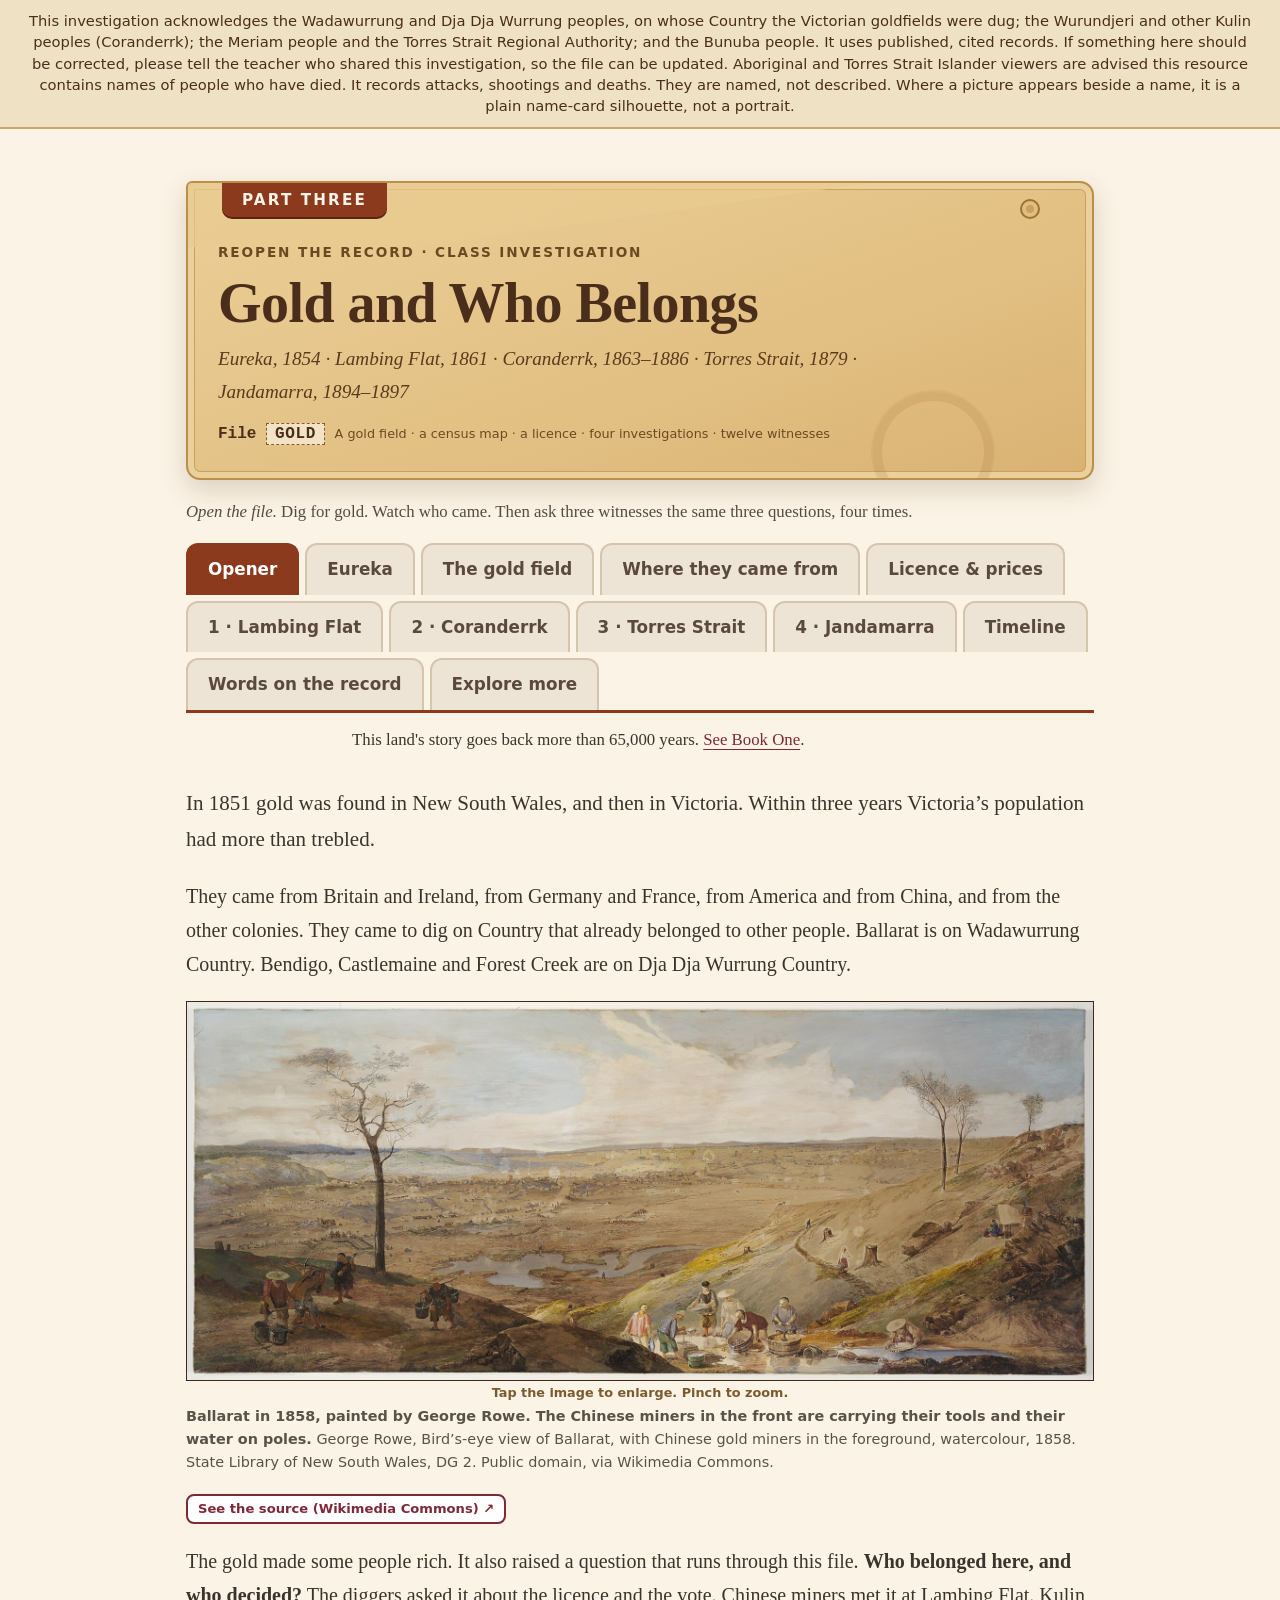
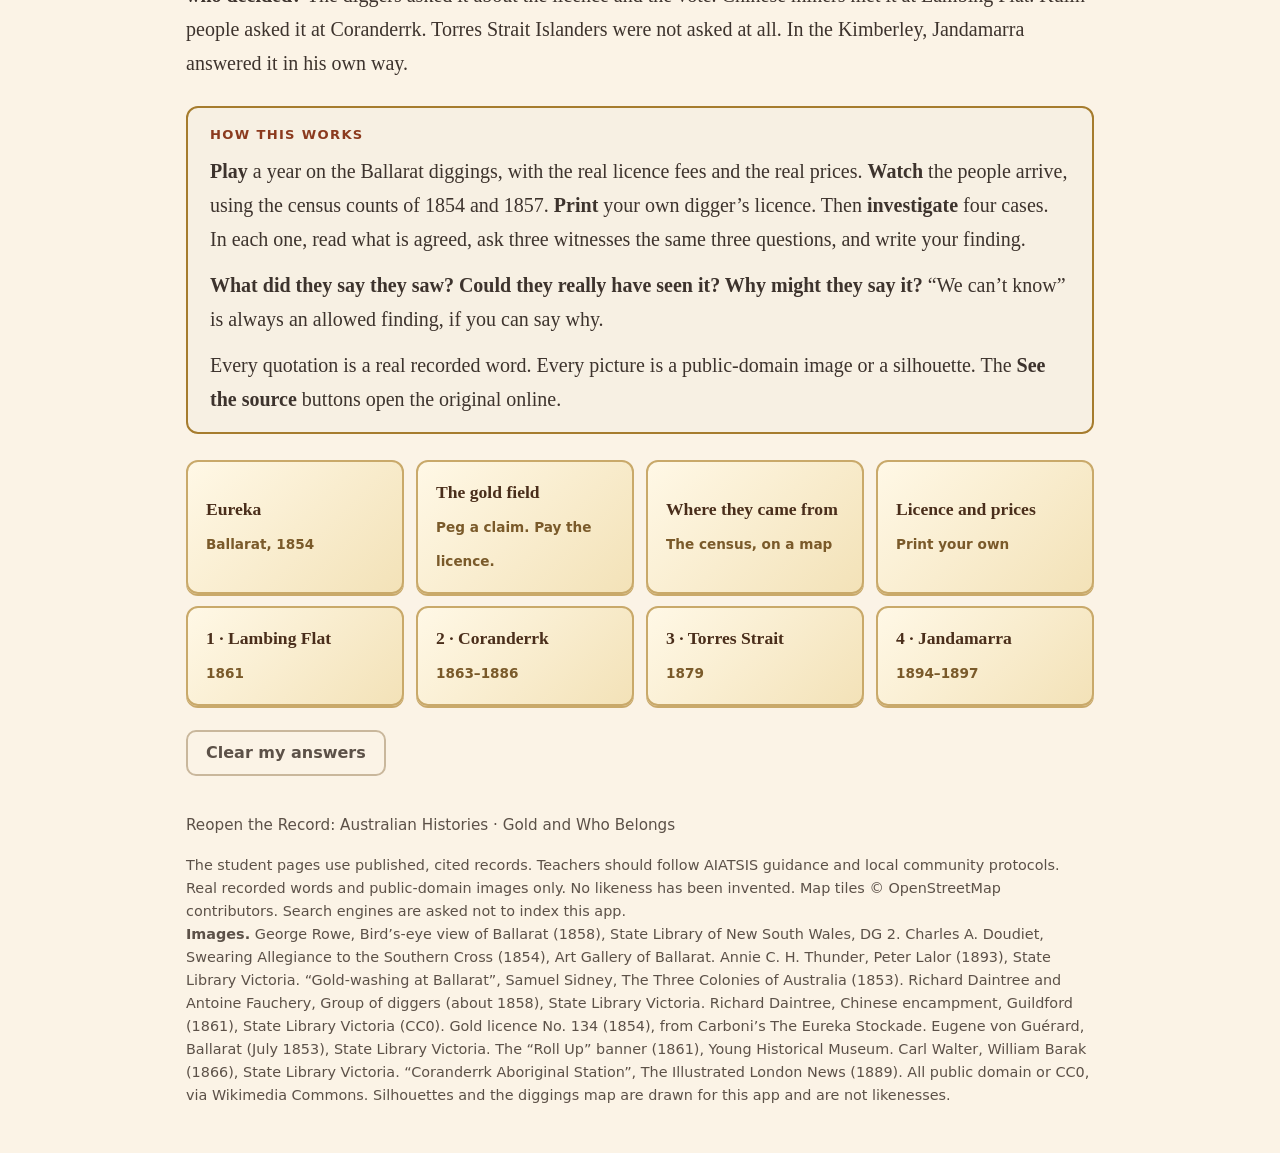
==== index.html @ 3eb66722 "Replace the Deep Time tab with a one-line link to Book One." ====
<!DOCTYPE html>
<html lang="en-AU">
<head>
<meta charset="utf-8">
<meta name="viewport" content="width=device-width,initial-scale=1">
<title>Gold and Who Belongs · Reopen the Record: Australian Histories</title>
<meta name="description" content="A class investigation: the Victorian gold rush, Eureka, Lambing Flat, Coranderrk, Torres Strait and Jandamarra.">
<meta name="robots" content="noindex, nofollow">
<link rel="stylesheet" href="assets/style.css?v=20261126b">
<link rel="stylesheet" href="assets/extra.css?v=20261126b">
<link rel="stylesheet" href="assets/vendor/leaflet/leaflet.css">
<link rel="stylesheet" href="assets/claim.css?v=20261126b">
<link rel="stylesheet" href="assets/gold.css?v=20261126b">
  <link rel="stylesheet" href="assets/image-fit.css?v=20261126b">
</head>
<body data-store="gold-who-belongs-v1" data-aliases='{"map": "arrivals", "eureka1854": "eureka", "lambing": "inv1", "coranderrk": "inv2", "torres": "inv3", "jandamarra": "inv4", "prices": "licence"}'>
<a class="skip" href="#main">Skip to the investigation</a>
<div class="banner" role="note">This investigation acknowledges the Wadawurrung and Dja Dja Wurrung peoples, on whose Country the Victorian goldfields were dug; the Wurundjeri and other Kulin peoples (Coranderrk); the Meriam people and the Torres Strait Regional Authority; and the Bunuba people. It uses published, cited records. If something here should be corrected, please tell the teacher who shared this investigation, so the file can be updated. Aboriginal and Torres Strait Islander viewers are advised this resource contains names of people who have died. It records attacks, shootings and deaths. They are named, not described. Where a picture appears beside a name, it is a plain name-card silhouette, not a portrait.</div>
<header class="wrap top">
  <div class="envelope">
    <div class="folder-tab">Part Three</div>
    <div class="string" aria-hidden="true"></div><div class="ring" aria-hidden="true"></div>
    <div class="env-inner">
      <p class="env-eyebrow">Reopen the Record · Class investigation</p>
      <h1>Gold and Who Belongs</h1>
      <p class="env-sub">Eureka, 1854 · Lambing Flat, 1861 · Coranderrk, 1863–1886 · Torres Strait, 1879 · Jandamarra, 1894–1897</p>
      <p class="env-case">File <span>GOLD</span> <small>A gold field · a census map · a licence · four investigations · twelve witnesses</small></p>
    </div>
  </div>
  <p class="open-line"><em>Open the file.</em> Dig for gold. Watch who came. Then ask three witnesses the same three questions, four times.</p>
  <nav class="tabs" role="tablist" aria-label="Sections"><button role="tab" id="tab-opener" aria-controls="opener" aria-selected="true" data-tab="opener">Opener</button><button role="tab" id="tab-eureka" aria-controls="eureka" aria-selected="false" data-tab="eureka">Eureka</button><button role="tab" id="tab-game" aria-controls="game" aria-selected="false" data-tab="game">The gold field</button><button role="tab" id="tab-arrivals" aria-controls="arrivals" aria-selected="false" data-tab="arrivals">Where they came from</button><button role="tab" id="tab-licence" aria-controls="licence" aria-selected="false" data-tab="licence">Licence &amp; prices</button><button role="tab" id="tab-inv1" aria-controls="inv1" aria-selected="false" data-tab="inv1">1 · Lambing Flat</button><button role="tab" id="tab-inv2" aria-controls="inv2" aria-selected="false" data-tab="inv2">2 · Coranderrk</button><button role="tab" id="tab-inv3" aria-controls="inv3" aria-selected="false" data-tab="inv3">3 · Torres Strait</button><button role="tab" id="tab-inv4" aria-controls="inv4" aria-selected="false" data-tab="inv4">4 · Jandamarra</button><button role="tab" id="tab-timeline" aria-controls="timeline" aria-selected="false" data-tab="timeline">Timeline</button><button role="tab" id="tab-words" aria-controls="words" aria-selected="false" data-tab="words">Words on the record</button><button role="tab" id="tab-explore" aria-controls="explore" aria-selected="false" data-tab="explore">Explore more</button>
  </nav>
  <p class="book-one-link">This land's story goes back more than 65,000 years. <a href="https://robmac10.github.io/the-story-contents/book-one/">See Book One</a>.</p>
</header>
<main id="main" class="wrap">
<section id="opener" role="tabpanel" aria-labelledby="tab-opener" class="panel active">

<p class="lead">In 1851 gold was found in New South Wales, and then in Victoria. Within three years Victoria’s population had more than trebled.</p>
<p>They came from Britain and Ireland, from Germany and France, from America and from China, and from the other colonies. They came to dig on Country that already belonged to other people. Ballarat is on Wadawurrung Country. Bendigo, Castlemaine and Forest Creek are on Dja Dja Wurrung Country.</p>
<button type="button" class="zoom" data-full="assets/img/ballarat-rowe-1858.jpg"><img src="assets/img/ballarat-rowe-1858.jpg" alt="Watercolour of the Ballarat diggings in 1858: tents, shafts and mounds of earth across a valley, with Chinese miners in the foreground." loading="lazy"></button>
<p class="zoom-hint">Tap the image to enlarge. Pinch to zoom.</p>
<p class="note"><strong>Ballarat in 1858, painted by George Rowe. The Chinese miners in the front are carrying their tools and their water on poles.</strong> George Rowe, Bird’s-eye view of Ballarat, with Chinese gold miners in the foreground, watercolour, 1858. State Library of New South Wales, DG 2. Public domain, via Wikimedia Commons.</p><p class="src-btns"><a class="src-btn" href="https://commons.wikimedia.org/wiki/File:Ballarat_George_Rowe_SLNSW_FL4317605.jpg" target="_blank" rel="noopener">See the source (Wikimedia Commons) ↗</a></p>
<p>The gold made some people rich. It also raised a question that runs through this file. <strong>Who belonged here, and who decided?</strong> The diggers asked it about the licence and the vote. Chinese miners met it at Lambing Flat. Kulin people asked it at Coranderrk. Torres Strait Islanders were not asked at all. In the Kimberley, Jandamarra answered it in his own way.</p>
<div class="box"><p class="label">How this works</p><p><strong>Play</strong> a year on the Ballarat diggings, with the real licence fees and the real prices. <strong>Watch</strong> the people arrive, using the census counts of 1854 and 1857. <strong>Print</strong> your own digger’s licence. Then <strong>investigate</strong> four cases. In each one, read what is agreed, ask three witnesses the same three questions, and write your finding.</p><p><strong>What did they say they saw? Could they really have seen it? Why might they say it?</strong> “We can’t know” is always an allowed finding, if you can say why.</p><p>Every quotation is a real recorded word. Every picture is a public-domain image or a silhouette. The <strong>See the source</strong> buttons open the original online.</p></div>
<div class="gold-grid">
<button type="button" class="gold-tile" data-goto="eureka"><strong>Eureka</strong><span>Ballarat, 1854</span></button>
<button type="button" class="gold-tile" data-goto="game"><strong>The gold field</strong><span>Peg a claim. Pay the licence.</span></button>
<button type="button" class="gold-tile" data-goto="arrivals"><strong>Where they came from</strong><span>The census, on a map</span></button>
<button type="button" class="gold-tile" data-goto="licence"><strong>Licence and prices</strong><span>Print your own</span></button>
<button type="button" class="gold-tile" data-goto="inv1"><strong>1 · Lambing Flat</strong><span>1861</span></button>
<button type="button" class="gold-tile" data-goto="inv2"><strong>2 · Coranderrk</strong><span>1863–1886</span></button>
<button type="button" class="gold-tile" data-goto="inv3"><strong>3 · Torres Strait</strong><span>1879</span></button>
<button type="button" class="gold-tile" data-goto="inv4"><strong>4 · Jandamarra</strong><span>1894–1897</span></button>
</div>
</section>
<section id="eureka" role="tabpanel" aria-labelledby="tab-eureka" class="panel">

<h2>Eureka, 1854</h2>
<p class="lead">Every digger had to buy a licence, whether he found gold or not. Police checked the licences often. Most diggers could not vote.</p>
<p>At Ballarat, late in 1854, the diggers held big meetings on Bakery Hill. On 29 November some of them burned their licences. On Thursday 30 November, after another licence hunt, they gathered under a flag of their own, blue with a white cross and five white stars. Peter Lalor knelt and led them in an oath. Raffaello Carboni, an Italian digger, wrote down the words.</p>
<div class="exhibit "><p class="kick">The oath at Bakery Hill · 30 November 1854</p><blockquote>“WE SWEAR BY THE SOUTHERN CROSS TO STAND TRULY BY EACH OTHER, AND FIGHT TO DEFEND OUR RIGHTS AND LIBERTIES.”</blockquote><p class="src">Source. Raffaello Carboni, The Eureka Stockade (Melbourne, 1855), chapter XXXVII. Carboni printed the words in capital letters.</p><p class="src-btns"><a class="src-btn" href="https://gutenberg.org/ebooks/3546" target="_blank" rel="noopener">See the source (Project Gutenberg) ↗</a></p></div>
<button type="button" class="zoom" data-full="assets/img/eureka-doudiet.jpg"><img src="assets/img/eureka-doudiet.jpg" alt="Watercolour of diggers kneeling around a flagpole flying a blue flag with a white cross." loading="lazy"></button>
<p class="zoom-hint">Tap the image to enlarge. Pinch to zoom.</p>
<p class="note"><strong>The oath under the Southern Cross. Painted in 1854 by Charles Doudiet.</strong> Charles A. Doudiet, Swearing Allegiance to the Southern Cross, watercolour, 1854. Art Gallery of Ballarat. Public domain, via Wikimedia Commons.</p><p class="src-btns"><a class="src-btn" href="https://commons.wikimedia.org/wiki/File:Swearing_Allegiance_to_the_Southern_Cross,_1854,_Charles_A_Doudiet,_watercolour._Art_Gallery_of_Ballarat.jpg" target="_blank" rel="noopener">See the source (Wikimedia Commons) ↗</a></p>
<p>The diggers built a stockade, a rough fence of wooden slabs, at the Eureka lead. Before dawn on Sunday 3 December, soldiers and police attacked it. The fight was over in a short time. At least twenty-two diggers and six soldiers died.</p>
<h3>A preview: who fired first?</h3>
<p>Three men wrote about the first shots that morning. Their accounts do not agree. Ask each one the same three questions.</p>
<div class="exhibit "><p class="kick">Peter Lalor · letter “To the Colonists of Victoria” · April 1855</p><blockquote>“I believe that one or two signal shots were fired by our sentries.”<br>“The military fired the first volley.”</blockquote><p class="src">Source. Peter Lalor, letter “To the Colonists of Victoria”, printed in the Geelong Advertiser (9 April 1855) and The Argus (10 April 1855).</p><p class="src-btns"><a class="src-btn" href="https://australianculture.org/to-the-colonists-of-victoria-peter-lalor-1855/" target="_blank" rel="noopener">See the source (Australian Culture) ↗</a></p></div>
<div class="exhibit "><p class="kick">Captain John Thomas · report to headquarters · 3 December 1854</p><blockquote>“were received by rather sharp and well-directed fire from the insurgents, without word or challenge on their part; then, and not till then, I ordered the bugle to sound the ‘commence firing;’”</blockquote><p class="src">Source. Captain J. W. Thomas, 40th Regiment, report written on the day of the attack. Wikisource transcription. “Insurgents” means rebels.</p><p class="src-btns"><a class="src-btn" href="https://en.wikisource.org/wiki/Capt._J._W._Thomas_report_to_Headquarters_following_Eureka_rebellion" target="_blank" rel="noopener">See the source (Wikisource) ↗</a></p></div>
<div class="exhibit "><p class="kick">Raffaello Carboni · The Eureka Stockade · 1855</p><blockquote>“I awoke. Sunday morning. It was full dawn, not daylight. A discharge of musketry—then a round from the bugle—the command ‘forward’”</blockquote><p class="src">Source. Raffaello Carboni, The Eureka Stockade (Melbourne, 1855), chapter LVI. He was in his tent, outside the stockade.</p><p class="src-btns"><a class="src-btn" href="https://gutenberg.org/ebooks/3546" target="_blank" rel="noopener">See the source (Project Gutenberg) ↗</a></p></div>
<p>Lalor was the diggers’ leader. Thomas commanded the soldiers. Carboni woke to the noise. Which of them could see the first shot? Why might each say what he said?</p>
<label class="field" for="eureka-first">My first thoughts</label>
<textarea id="eureka-first" data-key="eureka-first" rows="3"></textarea>
<div class="box"><p class="label">The full investigation</p><p>Who Fired First? is a separate class investigation, with all the witnesses, the trial and the verdict.</p>
<p class="src-btns"><a class="src-btn" href="https://robmac10.github.io/who-fired-first/" target="_blank" rel="noopener">Open Who Fired First? ↗</a><a class="src-btn" href="https://robmac10.github.io/nells-diary/" target="_blank" rel="noopener">Open Nell’s Diary ↗</a></p>
<p class="note">Both open in a new tab.</p></div>
<h3>After Eureka</h3>
<p>Thirteen men were put on trial in Melbourne for high treason early in 1855. Carboni was one of them. At the end of his trial the jury gave its verdict.</p>
<div class="exhibit "><p class="kick">The jury’s foreman · Melbourne · 1855</p><blockquote>“NOT GUILTY!”</blockquote><p class="src">Source. Carboni, The Eureka Stockade (1855), chapter XC. All thirteen men were found not guilty.</p><p class="src-btns"><a class="src-btn" href="https://gutenberg.org/ebooks/3546" target="_blank" rel="noopener">See the source (Project Gutenberg) ↗</a><a class="src-btn" href="https://prov.vic.gov.au/explore-collection/online-galleries-and-exhibitions/eureka-trial" target="_blank" rel="noopener">The trial records (PROV) ↗</a></p></div>
<p>Later in 1855 the licence was replaced by a miner’s right. A man who held one could vote. Peter Lalor was elected to the Victorian Parliament. Years later he became its Speaker.</p>
<button type="button" class="zoom" data-full="assets/img/lalor-1893.jpg"><img src="assets/img/lalor-1893.jpg" alt="Painted portrait of an older man in the wig and black robes of the Speaker of Parliament." loading="lazy"></button>
<p class="zoom-hint">Tap the image to enlarge. Pinch to zoom.</p>
<p class="note"><strong>Peter Lalor as Speaker of the Legislative Assembly, painted in 1893.</strong> Annie C. H. Thunder, Peter Lalor, 1893. State Library Victoria. Public domain, via Wikimedia Commons.</p><p class="src-btns"><a class="src-btn" href="https://commons.wikimedia.org/wiki/File:Peter_Lalor_as_Speaker.jpg" target="_blank" rel="noopener">See the source (Wikimedia Commons) ↗</a></p>
<p class="inv-nav"><button type="button" class="btn big" data-goto="game">Next: the gold field</button></p>
</section>
<section id="game" role="tabpanel" aria-labelledby="tab-game" class="panel">
<h2>The gold field</h2>
<p class="lead">Peg out a claim on the Ballarat diggings. Each month, decide: pay the licence or risk it? Pan, cradle, or sink a shaft?</p>
<div class="goldgame" id="goldgame">
<div class="gg-mapbox"><svg class="gg-map" viewBox="0 0 660 440" role="img" aria-labelledby="ggm-t">
<title id="ggm-t">A drawn map of the Ballarat diggings in the 1850s, not to scale, with places to peg a claim.</title>
<rect width="660" height="440" class="land"/>
<ellipse cx="330" cy="200" rx="70" ry="38" class="hill"/><ellipse cx="560" cy="90" rx="80" ry="40" class="hill"/><ellipse cx="90" cy="120" rx="80" ry="55" class="hill"/>
<path class="creek" d="M210 20 C 230 90, 190 150, 230 220 S 260 330, 240 440"/>
<text class="creek-t" x="168" y="120" transform="rotate(-78 168 120)">Yarrowee Creek</text>
<path class="road" d="M0 210 C 60 205, 120 200, 200 200 S 330 240, 420 220 S 560 190, 660 200"/>
<path class="tent" d="M200 250 l9 -12 l9 12z"/><path class="tent" d="M222 262 l9 -12 l9 12z"/><path class="tent" d="M290 330 l9 -12 l9 12z"/><path class="tent" d="M310 312 l9 -12 l9 12z"/><path class="tent" d="M365 250 l9 -12 l9 12z"/><path class="tent" d="M392 232 l9 -12 l9 12z"/><path class="tent" d="M440 180 l9 -12 l9 12z"/><path class="tent" d="M500 170 l9 -12 l9 12z"/><path class="tent" d="M455 300 l9 -12 l9 12z"/><path class="tent" d="M480 320 l9 -12 l9 12z"/><path class="tent" d="M560 270 l9 -12 l9 12z"/><path class="tent" d="M540 200 l9 -12 l9 12z"/><path class="tent" d="M150 330 l9 -12 l9 12z"/><path class="tent" d="M380 380 l9 -12 l9 12z"/><path class="tent" d="M600 160 l9 -12 l9 12z"/><path class="tent" d="M275 170 l9 -12 l9 12z"/><circle class="mound" cx="452" cy="150" r="7"/><circle class="hole" cx="452" cy="150" r="2.6"/><circle class="mound" cx="490" cy="140" r="7"/><circle class="hole" cx="490" cy="140" r="2.6"/><circle class="mound" cx="500" cy="110" r="7"/><circle class="hole" cx="500" cy="110" r="2.6"/><circle class="mound" cx="530" cy="250" r="7"/><circle class="hole" cx="530" cy="250" r="2.6"/><circle class="mound" cx="545" cy="225" r="7"/><circle class="hole" cx="545" cy="225" r="2.6"/><circle class="mound" cx="505" cy="215" r="7"/><circle class="hole" cx="505" cy="215" r="2.6"/><circle class="mound" cx="275" cy="290" r="7"/><circle class="hole" cx="275" cy="290" r="2.6"/><circle class="mound" cx="240" cy="320" r="7"/><circle class="hole" cx="240" cy="320" r="2.6"/><circle class="mound" cx="430" cy="360" r="7"/><circle class="hole" cx="430" cy="360" r="2.6"/><circle class="mound" cx="405" cy="330" r="7"/><circle class="hole" cx="405" cy="330" r="2.6"/><circle class="mound" cx="340" cy="215" r="7"/><circle class="hole" cx="340" cy="215" r="2.6"/><circle class="mound" cx="350" cy="185" r="7"/><circle class="hole" cx="350" cy="185" r="2.6"/>
<g class="camp"><rect x="70" y="160" width="74" height="40" rx="4"/><path d="M96 160 v-22 l18 6 l-18 6"/><text x="107" y="222" text-anchor="middle">Government Camp</text></g>
<text class="lab" x="560" y="80" text-anchor="middle">Black Hill</text>
<text class="country" x="640" y="428" text-anchor="end">Wadawurrung Country</text>
<g class="compass" transform="translate(616,40)"><path d="M0 -18 L6 4 L0 0 L-6 4Z"/><text y="22" text-anchor="middle">N</text></g>
<g class="gg-peg" data-i="0" tabindex="0" role="button" aria-label="Peg a claim at Golden Point" transform="translate(250,300)"><circle r="22" class="hit"/><path d="M0 -18 L0 6" class="stake"/><path d="M0 -18 L14 -12 L0 -6Z" class="flag"/><circle r="5" cy="8" class="foot"/><text y="34" text-anchor="middle">Golden Point</text></g><g class="gg-peg" data-i="1" tabindex="0" role="button" aria-label="Peg a claim at Canadian Gully" transform="translate(420,345)"><circle r="22" class="hit"/><path d="M0 -18 L0 6" class="stake"/><path d="M0 -18 L14 -12 L0 -6Z" class="flag"/><circle r="5" cy="8" class="foot"/><text y="34" text-anchor="middle">Canadian Gully</text></g><g class="gg-peg" data-i="2" tabindex="0" role="button" aria-label="Peg a claim at Bakery Hill" transform="translate(330,200)"><circle r="22" class="hit"/><path d="M0 -18 L0 6" class="stake"/><path d="M0 -18 L14 -12 L0 -6Z" class="flag"/><circle r="5" cy="8" class="foot"/><text y="34" text-anchor="middle">Bakery Hill</text></g><g class="gg-peg" data-i="3" tabindex="0" role="button" aria-label="Peg a claim at Eureka" transform="translate(470,130)"><circle r="22" class="hit"/><path d="M0 -18 L0 6" class="stake"/><path d="M0 -18 L14 -12 L0 -6Z" class="flag"/><circle r="5" cy="8" class="foot"/><text y="34" text-anchor="middle">Eureka</text></g><g class="gg-peg" data-i="4" tabindex="0" role="button" aria-label="Peg a claim at Gravel Pits" transform="translate(520,235)"><circle r="22" class="hit"/><path d="M0 -18 L0 6" class="stake"/><path d="M0 -18 L14 -12 L0 -6Z" class="flag"/><circle r="5" cy="8" class="foot"/><text y="34" text-anchor="middle">Gravel Pits</text></g>
</svg><p class="note">Drawn for this app. Not to scale. Place names from the 1850s diggings; positions are approximate.</p></div>
<div class="gg-ledger" aria-live="polite"></div>
<div class="gg-stage" aria-live="polite"></div>
<div class="gg-burst" hidden></div>
</div>
<details class="sleuth-sec"><summary>Where the game’s numbers come from</summary><div class="sleuth-body">
<p><strong>Real:</strong> the licence fees and the months they changed; the fine for digging without a licence (£5 to £10, from Clacy); the Forest Creek prices of food and tools; the 2s 6d to steel a pick; gold at 64s an ounce; the export duty of 2s 6d an ounce from 1855; the twelve-foot claim; shafts from ten to eighty feet deep; tradesmen’s pay of one to two pounds a day.</p>
<p><strong>Made up for the game:</strong> how much gold you find, how often police, rain, rushes and thieves come, how much food one digger needs each month, and the money you start with. Food each month: Flour, 25 lb at 1s 6d a pound (£1 17s 6d), Meat, 25 lb at 5d a pound (10s 5d), Tea, 1 lb (3s), Sugar, 4 lb at 1s 6d (6s), Candles, 2 lb at 1s 6d (3s). Total £2 19s 11d.</p>
</div></details>
<h3>What the diggers saw</h3>
<button type="button" class="zoom" data-full="assets/img/gold-washing-ballarat.jpg"><img src="assets/img/gold-washing-ballarat.jpg" alt="Engraving of men washing gold in a creek with tin dishes and a wooden cradle, among trees." loading="lazy"></button>
<p class="zoom-hint">Tap the image to enlarge. Pinch to zoom.</p>
<p class="note"><strong>Gold-washing at Ballarat. The man at the left rocks a cradle. Others wash dirt in tin dishes.</strong> “Gold-washing at Ballarat”, engraving in Samuel Sidney, The Three Colonies of Australia (London, 1853). Public domain, via Wikimedia Commons.</p><p class="src-btns"><a class="src-btn" href="https://commons.wikimedia.org/wiki/File:Gold-washing_at_Ballarat.png" target="_blank" rel="noopener">See the source (Wikimedia Commons) ↗</a></p>
<div class="exhibit "><p class="kick">Ellen Clacy · the diggings · 1852–53</p><blockquote>“Of course the depth of the shafts varies considerably; some are sixty or even eighty, and some are only ten feet deep.”</blockquote><p class="src">Source. Mrs Charles Clacy, A Lady’s Visit to the Gold Diggings of Australia in 1852–53 (London, 1853). Project Gutenberg Australia e00017.</p><p class="src-btns"><a class="src-btn" href="https://gutenberg.net.au/ebooks/e00017.html" target="_blank" rel="noopener">See the source (Project Gutenberg Australia) ↗</a></p></div>
<div class="exhibit "><p class="kick">Ellen Clacy · the diggings · 1852–53</p><blockquote>“There were several women about, who appeared to take as active an interest in the work as their “better halves.” They may often be seen cradling with an infant in their arms.”</blockquote><p class="src">Source. Mrs Charles Clacy, A Lady’s Visit to the Gold Diggings of Australia in 1852–53 (London, 1853). Project Gutenberg Australia e00017.</p><p class="src-btns"><a class="src-btn" href="https://gutenberg.net.au/ebooks/e00017.html" target="_blank" rel="noopener">See the source (Project Gutenberg Australia) ↗</a></p></div>
<div class="exhibit "><p class="kick">Ellen Clacy · the licence hunt · 1852</p><blockquote>“After the 20th of the month, the fine inflicted is generally from £5 to £10 and a licence, which is rather a dear price to pay for a few days’ permission to dig”</blockquote><p class="src">Source. Mrs Charles Clacy, A Lady’s Visit to the Gold Diggings of Australia in 1852–53 (London, 1853). Project Gutenberg Australia e00017.</p><p class="src-btns"><a class="src-btn" href="https://gutenberg.net.au/ebooks/e00017.html" target="_blank" rel="noopener">See the source (Project Gutenberg Australia) ↗</a></p></div>
<button type="button" class="zoom" data-full="assets/img/diggers-daintree.jpg"><img src="assets/img/diggers-daintree.jpg" alt="Photograph of a group of bearded men in hats standing in a creek bed, holding picks, shovels and a gold pan." loading="lazy"></button>
<p class="zoom-hint">Tap the image to enlarge. Pinch to zoom.</p>
<p class="note"><strong>Diggers, photographed about 1858.</strong> Richard Daintree and Antoine Fauchery, Group of diggers, albumen photograph, about 1858. State Library Victoria. Public domain, via Wikimedia Commons.</p><p class="src-btns"><a class="src-btn" href="https://commons.wikimedia.org/wiki/File:Group_of_diggers.jpg" target="_blank" rel="noopener">See the source (Wikimedia Commons) ↗</a></p>
<p class="inv-nav"><button type="button" class="btn big" data-goto="arrivals">Next: where they came from</button></p>
</section>
<section id="arrivals" role="tabpanel" aria-labelledby="tab-arrivals" class="panel">
<h2>Where they came from</h2>
<p class="lead">Each dot is about three thousand people. Watch them arrive, then switch years.</p>
<div class="map-bar"><button type="button" class="btn yr" data-year="1854" aria-pressed="true">Census of 1854</button><button type="button" class="btn yr" data-year="1857" aria-pressed="false">Census of 1857</button><button type="button" class="btn alt robe-btn">The walk from Robe</button><button type="button" class="btn alt play">Pause</button></div>
<div class="map flow-map" role="img" aria-label="World map with moving dots flowing to Port Phillip from Britain, Ireland, Germany, France, the United States, China and the other Australian colonies, sized by census birthplace counts."></div>
<p class="note">The census counted where people were <strong>born</strong>, not how they travelled. The lines show the usual sea routes, drawn simply. They are not the tracks of real ships. Tap a circle for the number. Map tiles © OpenStreetMap contributors.</p>
<table class="flow-legend"><thead><tr><th>Born in</th><th>People in Victoria</th><th></th></tr></thead><tbody></tbody></table>
<p class="src">Source. <span class="flow-src"></span></p>
<p class="src-btns"><a class="src-btn" href="https://hccda.ada.edu.au/Collated_Census_Tables/VIC-1854-census.html" target="_blank" rel="noopener">See the source: 1854 census ↗</a><a class="src-btn" href="https://hccda.ada.edu.au/Collated_Census_Tables/VIC-1857-census.html" target="_blank" rel="noopener">1857 census ↗</a></p>
<h3>What changed between 1854 and 1857?</h3>
<p>In 1854 the census counted 2,341 people in Victoria who were born in China. In 1857 it counted 25,424. Of those, 25,421 were men.</p>
<p>In 1855 the Victorian Parliament passed a law about Chinese arrivals. A ship could carry only one Chinese passenger for every ten tons of its size. And the ship’s master had to pay for every Chinese passenger on board.</p>
<div class="exhibit "><p class="kick">An Act to make provision for certain Immigrants · Victoria · 1855</p><blockquote>“… the master shall pay to the Collector or other proper Officer of Customs a rate of ten pounds for every such Immigrant arrived in such ship …”</blockquote><p class="src">Source. Act No. 39 of 1855 (Victoria), section IV. Transcript: Documenting Democracy, Museum of Australian Democracy. In this Act, “Immigrant” meant a man from China.</p><p class="src-btns"><a class="src-btn" href="https://www.foundingdocs.gov.au/resources/transcripts/vic4_doc_1855.pdf" target="_blank" rel="noopener">See the source (Documenting Democracy) ↗</a></p></div>
<p>South Australia had no law like this. So ships began to land Chinese passengers at Guichen Bay, beside the small town of Robe. In 1857 thousands of men came ashore there and walked to the goldfields. Tap <strong>The walk from Robe</strong> to follow it.</p>
<button type="button" class="zoom" data-full="assets/img/chinese-guildford-1861.jpg"><img src="assets/img/chinese-guildford-1861.jpg" alt="Photograph of a Chinese mining camp: huts, water races and men working in a creek bed, with hills behind." loading="lazy"></button>
<p class="zoom-hint">Tap the image to enlarge. Pinch to zoom.</p>
<p class="note"><strong>A Chinese mining camp at Guildford, near Castlemaine, photographed in 1861.</strong> Richard Daintree, Gold mining, Chinese encampment, Guildford near Castlemaine, about October–November 1861. State Library Victoria. CC0, via Wikimedia Commons.</p><p class="src-btns"><a class="src-btn" href="https://commons.wikimedia.org/wiki/File:Chinese_Encampment_Guildford.jpg" target="_blank" rel="noopener">See the source (Wikimedia Commons) ↗</a></p>
<h3>Who is not in the count?</h3>
<div class="exhibit "><p class="kick">Census of Victoria · 1857 · Birth-places, Table I</p><blockquote>“TOTAL POPULATION (exclusive of roving Aborigines)”</blockquote><p class="src">Source. Census of Victoria, 1857, Part VI, Table I. Historical Census and Colonial Data Archive. “Roving” means moving from place to place.</p><p class="src-btns"><a class="src-btn" href="https://hccda.ada.edu.au/Collated_Census_Tables/VIC-1857-census.html" target="_blank" rel="noopener">See the source (1857 census) ↗</a></p></div>
<p>The gold was dug on Wadawurrung, Dja Dja Wurrung and other Aboriginal Country. Look at the words above. Who did the census count? Who did it leave out?</p>
<label class="field" for="arr-who">My answer</label>
<textarea id="arr-who" data-key="arr-who" rows="3"></textarea>
<p class="inv-nav"><button type="button" class="btn big" data-goto="licence">Next: licence and prices</button></p>
</section>
<section id="licence" role="tabpanel" aria-labelledby="tab-licence" class="panel">
<h2>Licence and prices</h2>
<p class="lead">No licence, no digging. Fill in your own, print it, and keep it on you.</p>
<h3>A real licence</h3>
<button type="button" class="zoom" data-full="assets/img/licence-carboni.jpg"><img src="assets/img/licence-carboni.jpg" alt="A printed gold licence with a royal coat of arms: “£2 Gold License, Three Months”, made out to Carboni Raffaello, 17th October 1854, signed G. A. Amos, Commissioner." loading="lazy"></button>
<p class="zoom-hint">Tap the image to enlarge. Pinch to zoom.</p>
<p class="note"><strong>Raffaello Carboni’s own licence: two pounds for three months, dated 17 October 1854, six weeks before Eureka.</strong> Gold licence No. 134, issued to Raffaello Carboni, 17 October 1854, as reproduced in Carboni’s book The Eureka Stockade. Public domain, via Wikimedia Commons.</p><p class="src-btns"><a class="src-btn" href="https://commons.wikimedia.org/wiki/File:The_Eureka_Stockade_Gold_License.jpg" target="_blank" rel="noopener">See the source (Wikimedia Commons) ↗</a></p>
<div class="exhibit "><p class="kick">Gold licence · 17 October 1854</p><blockquote>“The Bearer, Carboni Raffaello, having paid the Sum of TWO Pounds on account of the General Revenue of the Colony, I hereby License him to mine or dig for Gold, reside at, or carry on, or follow any trade or calling, except that of Storekeeper, on such Crown Lands within the Colony of Victoria as shall be assigned to him for these purposes by any one duly authorised in that behalf.”</blockquote><p class="src">Source. Gold licence No. 134, Victoria, 1854, as reproduced in Raffaello Carboni, The Eureka Stockade. “Carboni Raffaello” is his name written surname first.</p><p class="src-btns"><a class="src-btn" href="https://commons.wikimedia.org/wiki/File:The_Eureka_Stockade_Gold_License.jpg" target="_blank" rel="noopener">See the source (Wikimedia Commons) ↗</a></p></div>
<div class="exhibit "><p class="kick">Ellen Clacy · a licence of 1852</p><blockquote>“The licence, (for which thirty shillings, or half an ounce of gold, is paid per month) is in the following form: VICTORIA GOLD LICENCE. No. 1710, Sept. 3, 1852. The Bearer, Henry Clements, having paid to me the Sum of One Pound, Ten Shillings, on account of the Territorial Revenue, I hereby Licence him to dig, search for, and remove Gold on and from any such Crown Land within the Upper Lodden District, as I shall assign to him for that purpose during the month of September, 1852, not within half-a-mile of any Head station.”</blockquote><p class="src">Source. Mrs Charles Clacy, A Lady’s Visit to the Gold Diggings of Australia in 1852–53 (London, 1853). Project Gutenberg Australia e00017. “Lodden” is Clacy’s spelling of Loddon.</p><p class="src-btns"><a class="src-btn" href="https://gutenberg.net.au/ebooks/e00017.html" target="_blank" rel="noopener">See the source (Project Gutenberg Australia) ↗</a></p></div>
<h3>Make your licence</h3>
<p class="note">Classroom replica. Its wording is copied from the two real licences above. It is not a historical document.</p>
<form id="licence-form" class="lic-form" onsubmit="return false">
<label class="field" for="lf-kind">Which licence?</label>
<select id="lf-kind" name="kind"><option value="1852">1852 · one month · 30 shillings</option><option value="1854">1854 · three months · two pounds</option></select>
<label class="field" for="lf-name">The bearer (your name, or a digger you invent)</label><input id="lf-name" name="name" type="text" maxlength="40" autocomplete="off">
<label class="field" for="lf-no">Licence number</label><input id="lf-no" name="no" type="text" maxlength="8" inputmode="numeric">
<label class="field" for="lf-date">Date</label><input id="lf-date" name="date" type="text" maxlength="30" placeholder="e.g. Oct. 3, 1852">
<label class="field" for="lf-district">District (1852 licence)</label><input id="lf-district" name="district" type="text" maxlength="30" placeholder="e.g. Ballaarat">
<label class="field" for="lf-period">Month (1852), or the day it ends (1854)</label><input id="lf-period" name="period" type="text" maxlength="30" placeholder="e.g. October, 1852">
<label class="field" for="lf-comm">Commissioner (your teacher signs here)</label><input id="lf-comm" name="commissioner" type="text" maxlength="30">
</form>
<div id="licence-card" class="lic-card" data-kind="1852">
<p class="lic-replica">CLASSROOM REPLICA</p>
<div class="lic-1852">
<p class="lic-title">VICTORIA GOLD LICENCE.</p>
<p class="lic-no">No. <span class="lic-fill" data-fill="no" data-ph="____">&nbsp;</span> &nbsp; <span class="lic-fill" data-fill="date" data-ph="________">&nbsp;</span></p>
<p class="lic-body">The Bearer, <span class="lic-fill" data-fill="name" data-ph="______________">&nbsp;</span> having paid to me the Sum of One Pound, Ten Shillings, on account of the Territorial Revenue, I hereby Licence him to dig, search for, and remove Gold on and from any such Crown Land within the <span class="lic-fill" data-fill="district" data-ph="__________">&nbsp;</span> District, as I shall assign to him for that purpose during the month of <span class="lic-fill" data-fill="period" data-ph="__________">&nbsp;</span>, not within half-a-mile of any Head station.</p>
<p class="lic-body">This Licence is not transferable, and to be produced whenever demanded by me or any other person acting under the Authority of the Government, and to be returned when another Licence is issued.</p>
<p class="lic-sign">( Signed ) <span class="lic-fill" data-fill="commissioner" data-ph="______________">&nbsp;</span>, Commissioner.</p>
</div>
<div class="lic-1854">
<p class="lic-nt">NOT TRANSFERABLE.</p>
<p class="lic-money"><span>£2</span><span class="lic-crest" aria-hidden="true">V.R.</span><span>£2</span></p>
<p class="lic-title">GOLD LICENSE.—THREE MONTHS.</p>
<p class="lic-no">No. <span class="lic-fill" data-fill="no" data-ph="____">&nbsp;</span> <span class="lic-date"><span class="lic-fill" data-fill="date" data-ph="________">&nbsp;</span></span></p>
<p class="lic-body">The Bearer, <span class="lic-fill" data-fill="name" data-ph="______________">&nbsp;</span> having paid the Sum of <strong>TWO Pounds</strong> on account of the General Revenue of the Colony, I hereby License him to mine or dig for Gold, reside at, or carry on, or follow any trade or calling, except that of Storekeeper, on such Crown Lands within the Colony of Victoria as shall be assigned to him for these purposes by any one duly authorised in that behalf.</p>
<p class="lic-body">This License to be in force for <strong>THREE Months</strong> ending <span class="lic-fill" data-fill="period" data-ph="__________">&nbsp;</span>, and no longer.</p>
<p class="lic-sign"><span class="lic-fill" data-fill="commissioner" data-ph="______________">&nbsp;</span><br>Commissioner.</p>
<p class="lic-regs-h">REGULATIONS TO BE OBSERVED BY THE PERSONS DIGGING FOR GOLD OR OTHERWISE EMPLOYED AT THE GOLD FIELDS.</p>
<ol class="lic-regs"><li>This License is to be carried on the person, to be produced whenever demanded by any Commissioner, Peace Officer, or other duly authorised person.</li><li>It is especially to be observed that this License is not transferable, and that the holder of a transferred License is liable to the penalty for a misdemeanour.</li><li>No Mining will be permitted where it would be destructive of any line of road which it is necessary to maintain, and which shall be determined by any Commissioner, nor within such distance round any store as it may be necessary to reserve for access to it.</li><li>It is enjoined that all persons on the Gold Fields maintain a due and proper observance of Sundays.</li><li>The extent of claim allowed to each Licensed Miner is twelve feet square, or 144 square feet.</li></ol>
</div>
<p class="lic-foot">Classroom replica made with Reopen the Record. Wording after a Victoria gold licence of 1852 (quoted by Ellen Clacy, 1853) and Raffaello Carboni’s licence of 17 October 1854.</p>
</div>
<p class="map-bar"><button type="button" class="btn print-licence">Print my licence</button><button type="button" class="btn alt print-licence" data-blank="1">Print a blank one to fill in by hand</button></p>
<h3>The licence fee, 1851 to 1855</h3>
<table class="fee-table"><thead><tr><th>From</th><th>What a digger paid</th></tr></thead><tbody>
<tr><td>September 1851</td><td>30 shillings a month for a licence.</td></tr>
<tr><td>December 1851</td><td>A rise to £3 a month was announced, to start in January 1852. It was cancelled. On 15 December thousands of diggers met in protest at Forest Creek.</td></tr>
<tr><td>December 1853</td><td>£1 a month, or £8 for a year. Carboni paid £2 for three months in October 1854.</td></tr>
<tr><td>1855</td><td>The licence was replaced by the miner’s right, for a year at a time. A duty of 2s 6d an ounce was charged on gold sent out of the colony.</td></tr>
</tbody></table>
<p class="src">Sources. State Library Victoria, “Gold miners and mining: Miners’ rights and licences”; Mrs Charles Clacy, A Lady’s Visit to the Gold Diggings of Australia in 1852–53 (London, 1853). Project Gutenberg Australia e00017.; Victorian Heritage Database, “Monster Meeting Site”, as quoted by Goldfields Guide; Carboni’s licence, 1854.</p>
<p class="src-btns"><a class="src-btn" href="https://guides.slv.vic.gov.au/gold/people" target="_blank" rel="noopener">See the source (State Library Victoria) ↗</a><a class="src-btn" href="https://www.goldfieldsguide.com.au/explore-location/245/monster-meeting-site/" target="_blank" rel="noopener">The Monster Meeting (Goldfields Guide) ↗</a></p>
<h3>Diggings prices</h3>
<div class="handbill">
<p class="hb-head">Current prices at Forest Creek</p>
<p class="hb-sub">as written down by Ellen Clacy, late 1852</p>
<div class="exhibit "><p class="kick">Ellen Clacy · Forest Creek · late 1852</p><blockquote>“The current prices of this date at Forest Creek were as follows: flour, £9 to £10 per hundred-weight; sugar, 1s. 6d. a pound, very scarce; tea, 3s.; rice, 1s.; coffee, 3s.; tobacco, 8s.; cheese, 3s.; butter, 4s.; honey, 3s. 6d.; candles, 1s. 6d; currants, 1s. 6d., very scarce; raisins, 1s. 6d.; figs, 2s. 6d.; salt, 1s. 6d. Picks, spades, and tin dishes, 10s. each. Gold 64s. per ounce.”</blockquote><p class="src">Source. Mrs Charles Clacy, A Lady’s Visit to the Gold Diggings of Australia in 1852–53 (London, 1853). Project Gutenberg Australia e00017. Chapter XI. Forest Creek is on Dja Dja Wurrung Country, near Castlemaine. “s.” means shillings and “d.” means pence. Twelve pence made a shilling, and twenty shillings made a pound.</p><p class="src-btns"><a class="src-btn" href="https://gutenberg.net.au/ebooks/e00017.html" target="_blank" rel="noopener">See the source (Project Gutenberg Australia) ↗</a></p></div>
</div>
<h4>What could one ounce of gold buy?</h4>
<p>Tick things to put in your basket. Clacy gives most prices by the pound weight.</p>
<div id="basket" class="basket"><div class="bk-items"><label><input type="checkbox" data-p="2160"> Flour, one hundredweight (112 lb), at the lower price <span>£9</span></label><label><input type="checkbox" data-p="18"> Sugar, 1 lb <span>1s 6d</span></label><label><input type="checkbox" data-p="36"> Tea, 1 lb <span>3s</span></label><label><input type="checkbox" data-p="12"> Rice, 1 lb <span>1s</span></label><label><input type="checkbox" data-p="36"> Coffee, 1 lb <span>3s</span></label><label><input type="checkbox" data-p="96"> Tobacco, 1 lb <span>8s</span></label><label><input type="checkbox" data-p="36"> Cheese, 1 lb <span>3s</span></label><label><input type="checkbox" data-p="48"> Butter, 1 lb <span>4s</span></label><label><input type="checkbox" data-p="42"> Honey, 1 lb <span>3s 6d</span></label><label><input type="checkbox" data-p="18"> Candles, 1 lb <span>1s 6d</span></label><label><input type="checkbox" data-p="18"> Currants, 1 lb <span>1s 6d</span></label><label><input type="checkbox" data-p="18"> Raisins, 1 lb <span>1s 6d</span></label><label><input type="checkbox" data-p="30"> Figs, 1 lb <span>2s 6d</span></label><label><input type="checkbox" data-p="18"> Salt, 1 lb <span>1s 6d</span></label><label><input type="checkbox" data-p="120"> A pick <span>10s</span></label><label><input type="checkbox" data-p="120"> A spade <span>10s</span></label><label><input type="checkbox" data-p="120"> A tin dish <span>10s</span></label></div>
<div class="bk-bar" aria-hidden="true"><span></span></div><p class="bk-total" role="status"></p></div>
<div class="exhibit "><p class="kick">Ellen Clacy · the cost of living · 1852–53</p><blockquote>“meat is generally from 4d. to 6d. a pound, flour about 1s. 6d a pound, (this is the most expensive article in house-keeping there,) butter must be dispensed with, as that is seldom less than 4s. a pound”</blockquote><p class="src">Source. Mrs Charles Clacy, A Lady’s Visit to the Gold Diggings of Australia in 1852–53 (London, 1853). Project Gutenberg Australia e00017.</p><p class="src-btns"><a class="src-btn" href="https://gutenberg.net.au/ebooks/e00017.html" target="_blank" rel="noopener">See the source (Project Gutenberg Australia) ↗</a></p></div>
<button type="button" class="zoom" data-full="assets/img/ballarat-vonguerard-1853.jpg"><img src="assets/img/ballarat-vonguerard-1853.jpg" alt="Pencil drawing of tents and huts among tall trees, with felled logs in the foreground." loading="lazy"></button>
<p class="zoom-hint">Tap the image to enlarge. Pinch to zoom.</p>
<p class="note"><strong>The Ballarat diggings in July 1853, drawn by Eugene von Guérard.</strong> Eugene von Guérard, Ballarat 29, 30 July 1853, pencil drawing. State Library Victoria. Public domain, via Wikimedia Commons.</p><p class="src-btns"><a class="src-btn" href="https://commons.wikimedia.org/wiki/File:Ballarat_29,_30_July_1853.jpeg" target="_blank" rel="noopener">See the source (Wikimedia Commons) ↗</a></p>
<p class="inv-nav"><button type="button" class="btn big" data-goto="inv1">Next: investigation 1</button></p>
</section>
<section id="inv1" role="tabpanel" aria-labelledby="tab-inv1" class="panel">
<p class="eyebrow">Investigation 1</p><h2>Lambing Flat, 1861</h2><p class="inv-q">What happened on 30 June 1861, and how many people took part?</p>
<h3>What is agreed</h3>
<ul><li>Lambing Flat was a goldfield in New South Wales, on the Burrangong diggings, where the town of Young is now.</li><li>In 1860 and 1861 crowds of white miners attacked the Chinese miners’ camps there several times and drove them off the field.</li><li>The worst attack was on Sunday 30 June 1861. The crowd marched with a band, behind a banner painted on a tent flap: “Roll up, Roll up, No Chinese”.</li><li>Police and soldiers were sent. Some of the miners were put on trial. Most were let go. Two were sent to gaol.</li><li>In 1862 the government’s commissioner, William Campbell, reported on the Chinese miners’ claims for what they had lost. About £4,240 was paid on 706 of the 1,568 claims.</li><li>Later in 1861 the New South Wales Parliament passed a law charging ten pounds for each Chinese man who arrived.</li></ul>
<button type="button" class="zoom" data-full="assets/img/rollup-banner.jpg"><img src="assets/img/rollup-banner.jpg" alt="A painted canvas banner with a cross of stars and the words Roll up, Roll up, No Chinese." loading="lazy"></button>
<p class="zoom-hint">Tap the image to enlarge. Pinch to zoom.</p>
<p class="note"><strong>The banner carried at Lambing Flat in 1861. “Roll up” meant come and join in.</strong> The “Roll Up” banner, Lambing Flat (Burrangong), 1861. Young Historical Museum, Young, New South Wales. Public domain, via Wikimedia Commons.</p><p class="src-btns"><a class="src-btn" href="https://www.migrationheritage.nsw.gov.au/exhibition/objectsthroughtime/lambingflatsbanner/index.html" target="_blank" rel="noopener">About the banner (NSW Migration Heritage Centre) ↗</a><a class="src-btn" href="https://commons.wikimedia.org/wiki/File:LambingFlatRollUpBanner.jpg" target="_blank" rel="noopener">Image (Wikimedia Commons) ↗</a></p>
<h3>Ask three witnesses</h3><p>Ask every witness the same three questions: <strong>What did they say they saw? Could they really have seen it? Why might they say it?</strong> Tap a picture to enlarge it.</p>
<article class="witness" id="w-letter">
<figure><button type="button" class="portrait-zoom"><img src="assets/silhouettes/letter.png" alt="Silhouette of a letter, not a person."></button><figcaption>Silhouette of a letter. The writer is not named.</figcaption></figure>
<div><h3>An eyewitness letter</h3><p class="role">A letter from Lambing Flat, printed in The Sydney Morning Herald, 13 July 1861</p><p class="src">Source. The Sydney Morning Herald, 13 July 1861, page 5 (Trove).</p><p class="src-btns"><a class="src-btn" href="https://trove.nla.gov.au/newspaper/article/13067726" target="_blank" rel="noopener">See the source (Trove) ↗</a></p>
<p><strong>What did they say they saw?</strong> “a body of about two thousand men arrived on Lambing Flat from the new rush, Tipperary Gully, led by a brass band. They carried a large banner, with words “ Roll-up — no Chinese ; ””<br>The next day: “On Monday morning, there were twelve hundred Chinese out at a Mr. Roberts’ station, three miles from the Flat ; they had neither tents, bedding, nor even a mouthful to eat”</p>
<p><strong>Could they really have seen it?</strong> The writer says they were on the Flat that Sunday. “About two thousand” is an estimate, made by someone standing in or near the crowd. The writer also saw the Chinese miners the next morning, at a station three miles away.</p>
<p><strong>Why might they say it?</strong> The letter was written for readers in Sydney, a long way from the goldfield. We don’t know who the writer was, or why they chose to write.</p>
<label class="field" for="q-letter-saw">What did they say they saw?</label>
<textarea id="q-letter-saw" data-key="q-letter-saw" rows="2"></textarea><label class="field" for="q-letter-could">Could they really have seen it?</label>
<textarea id="q-letter-could" data-key="q-letter-could" rows="2"></textarea><label class="field" for="q-letter-why">Why might they say it?</label>
<textarea id="q-letter-why" data-key="q-letter-why" rows="2"></textarea></div></article>
<article class="witness" id="w-corr">
<figure><button type="button" class="portrait-zoom"><img src="assets/silhouettes/correspondent.png" alt="Silhouette of a person, not a likeness."></button><figcaption>Silhouette. No likeness of the reporter.</figcaption></figure>
<div><h3>The Special Correspondent</h3><p class="role">A reporter sent by The Sydney Morning Herald · report printed 20 July 1861</p><p class="src">Source. The Sydney Morning Herald, 20 July 1861, page 8 (Trove).</p><p class="src-btns"><a class="src-btn" href="https://trove.nla.gov.au/newspaper/article/13060704" target="_blank" rel="noopener">See the source (Trove) ↗</a></p>
<p><strong>What did they say they saw?</strong> “upwards of a thousand men, armed with bludgeons and pickhandles, no fire-arms as yet appearing, were assembled round the “No Chinese” standard.”<br>Later that day: “the number assembled amounted to at least 3000 persons.”<br>“the Chinese being driven off … without being permitted to take with them any portion of their property.”</p>
<p><strong>Could they really have seen it?</strong> His report was printed three weeks after 30 June. He does not say whether he saw the march himself or pieced it together from people who did. His numbers grow during the day, from “upwards of a thousand” to “at least 3000”.</p>
<p><strong>Why might they say it?</strong> A newspaper reporter is paid to tell the whole story to readers who were not there. He also describes the attack as carried out “under circumstances of great barbarity in some cases”.</p>
<label class="field" for="q-corr-saw">What did they say they saw?</label>
<textarea id="q-corr-saw" data-key="q-corr-saw" rows="2"></textarea><label class="field" for="q-corr-could">Could they really have seen it?</label>
<textarea id="q-corr-could" data-key="q-corr-could" rows="2"></textarea><label class="field" for="q-corr-why">Why might they say it?</label>
<textarea id="q-corr-why" data-key="q-corr-why" rows="2"></textarea></div></article>
<article class="witness" id="w-petition">
<figure><button type="button" class="portrait-zoom"><img src="assets/silhouettes/petition.png" alt="Silhouette of a petition, not a person."></button><figcaption>Silhouette of a petition. No likeness of the petitioners.</figcaption></figure>
<div><h3>Tom Me, What Young and Que You</h3><p class="role">Chinese miners at Lambing Flat · petition to the Legislative Assembly of New South Wales, 1861</p><p class="src">Source. “Alleged Aggression on Chinese at Lambing Flat: Petition of Tom Me, What Young and Que You”, printed 12 September 1861, Votes and Proceedings of the Legislative Assembly of New South Wales, 1861–62, vol. II, p. 3; as quoted by the Young Historical Museum.</p><p class="src-btns"><a class="src-btn" href="https://younghistoricalmuseum.wordpress.com/home/lambing-flat-riots/" target="_blank" rel="noopener">See the source (Young Historical Museum) ↗</a></p>
<p><strong>What did they say they saw?</strong> “… assembled together on foot and on horseback, to the number, at various times during the said day, of from eight hundred to three thousand, as your Petitioners believe, and being armed with bludgeons, fire-arms, and other weapons, and carrying banners or flags inscribed with the words “Roll up”, “No Chinese,” attacked your Petitioners and the rest of the Chinese, at and near Lambing Flat aforesaid, … drove your Petitioners and the rest of the Chinese, from the said diggings.”</p>
<p><strong>Could they really have seen it?</strong> They were among the Chinese miners who were attacked. They saw the crowd from the other side. They give the crowd’s size as a range, “as your Petitioners believe”.</p>
<p><strong>Why might they say it?</strong> They were asking the Parliament to pay them for what they had lost. A petition uses the formal words that Parliament expects. We don’t know who wrote the words down for them.</p>
<label class="field" for="q-petition-saw">What did they say they saw?</label>
<textarea id="q-petition-saw" data-key="q-petition-saw" rows="2"></textarea><label class="field" for="q-petition-could">Could they really have seen it?</label>
<textarea id="q-petition-could" data-key="q-petition-could" rows="2"></textarea><label class="field" for="q-petition-why">Why might they say it?</label>
<textarea id="q-petition-why" data-key="q-petition-why" rows="2"></textarea></div></article>
<h3>My finding</h3><div class="box">
<p><strong>What happened at Lambing Flat on 30 June 1861, and how many people took part?</strong></p>
<fieldset class="choices stacked"><legend>Pick the finding closest to yours, or write your own.</legend><label><input type="radio" name="finding1" value="drove"> A large crowd attacked the Chinese miners’ camps and drove them off the diggings. All three witnesses say so.</label><label><input type="radio" name="finding1" value="numbers"> The witnesses give different numbers, from eight hundred to three thousand. The size of the crowd can’t be settled.</label><label><input type="radio" name="finding1" value="property"> The Chinese miners lost their tents and belongings as well as their claims.</label><label><input type="radio" name="finding1" value="cantknow"> We can’t know. The records leave too much out to settle it.</label><label><input type="radio" name="finding1" value="other"> Another finding.</label></fieldset>
<label class="field" for="reason1">My finding, and why</label>
<textarea id="reason1" data-key="reason1" rows="5" placeholder="Say what the witnesses agree on, and where they disagree."></textarea>
<label class="field" for="cantknow1">We can’t know …</label>
<textarea id="cantknow1" data-key="cantknow1" rows="3" placeholder="Name one thing these records cannot tell us, and why."></textarea>
</div>
<h3>Why it still matters</h3>
<p>The banner is kept at the museum in Young. In 2022 it was listed on the New South Wales State Heritage Register. The law passed in 1861 was one of several colonial laws aimed at Chinese arrivals. Forty years later, the new Commonwealth Parliament passed a law to keep out people it did not want.</p>
<details class="sleuth-sec teacher" id="teacher-1"><summary>Teacher note: investigation 1</summary><div class="sleuth-body">
<p><strong>Conflicts to flag.</strong></p>
<ul><li>Crowd size: about 2,000 (letter, SMH 13 July 1861); upwards of 1,000, then at least 3,000 (Special Correspondent, SMH 20 July 1861); 800 to 3,000 (petition). The Young Historical Museum gives 2,000 to 3,000.</li><li>The petition excerpt is trimmed with ellipses. The full sentence says the petitioners were beaten and that Tom Me’s hair was cut off. The correspondent’s report also describes injuries and plunder. These details are left out of the student text.</li><li>On 14 July 1861 a miner, William Lupton, was killed when police fired on a crowd at the Lambing Flat police camp. Not in the student text.</li><li>The trial outcome (“two were sent to gaol”: Owen and Spicer, two years) and the compensation figures (£4,240; 706 of 1,568 claims) follow Campbell’s 1862 report as summarised in published histories; the report itself was not opened from the build machine.</li><li>The 1861 Act (Chinese Immigrants Regulation and Restriction Act, No. 28a) could not be opened on AustLII from the build machine; it is cited by title.</li></ul>
<p><strong>Images.</strong> The banner is a photograph of the object. The letter, correspondent and petition cards are silhouettes, not likenesses.</p>
</div></details>
<p class="inv-nav"><button type="button" class="btn big" data-goto="inv2">Next: investigation 2</button></p>
</section>
<section id="inv2" role="tabpanel" aria-labelledby="tab-inv2" class="panel">
<p class="eyebrow">Investigation 2</p><h2>Coranderrk, 1863 to 1886</h2><p class="inv-q">What did the people of Coranderrk want, and what did they say was going wrong?</p>
<h3>What is agreed</h3>
<ul><li>Early in 1863 about forty Kulin people walked over the Dandenong Ranges to an old camping place where Badger Creek meets the Yarra River. Their leaders were Simon Wonga and William Barak.</li><li>In June 1863 the land was set aside as a reserve, called Coranderrk.</li><li>The people built houses, cleared paddocks and grew crops. In its early years the station paid its way.</li><li>After 1874 new managers were stricter. Some members of the Board for the Protection of Aborigines wanted to move the people and sell the land.</li><li>The people walked to Melbourne again and again with petitions. In 1881 a board of inquiry heard their evidence.</li><li>In 1886 a new Victorian law made many people of mixed descent aged between fifteen and thirty-five leave stations like Coranderrk. By 1893 thirty-one people lived there. Coranderrk was closed in 1924.</li></ul>
<button type="button" class="zoom" data-full="assets/img/coranderrk-1889.jpg"><img src="assets/img/coranderrk-1889.jpg" alt="Drawing of a row of small houses with fences, trees and hills behind." loading="lazy"></button>
<p class="zoom-hint">Tap the image to enlarge. Pinch to zoom.</p>
<p class="note"><strong>Coranderrk, drawn in 1889.</strong> “Coranderrk Aboriginal Station”, sketch by an unknown artist, The Illustrated London News, 26 January 1889, p. 116. Public domain, via Wikimedia Commons.</p><p class="src-btns"><a class="src-btn" href="https://commons.wikimedia.org/wiki/File:Coranderrk_Aboriginal_Station,_1889_sketch.png" target="_blank" rel="noopener">See the source (Wikimedia Commons) ↗</a></p>
<h3>Ask three witnesses</h3><p>Ask every witness the same three questions: <strong>What did they say they saw? Could they really have seen it? Why might they say it?</strong> Tap a picture to enlarge it.</p>
<article class="witness" id="w-barak">
<figure><button type="button" class="portrait-zoom"><img src="assets/silhouettes/barak.png" alt="A plain silhouette name card for William Barak. This is not a portrait or a likeness."></button><figcaption>A silhouette, not a likeness.</figcaption></figure>
<div><h3>William Barak</h3><p class="role">Wurundjeri leader · lived at Coranderrk from 1863</p><p class="src">Source. Evidence to the Coranderrk inquiry, 1881; as quoted by the National Museum of Australia, “Coranderrk”, Defining Moments.</p><p class="src-btns"><a class="src-btn" href="https://www.nma.gov.au/defining-moments/resources/coranderrk" target="_blank" rel="noopener">See the source (National Museum of Australia) ↗</a><a class="src-btn" href="https://commons.wikimedia.org/wiki/File:William_Barak_1866.jpg" target="_blank" rel="noopener">Photograph (Wikimedia Commons) ↗</a></p>
<p><strong>What did they say they saw?</strong> “And we don’t want any Board nor inspecting Capt. Page over us – only one man, that is Mr. Green, and the station to be under the Chief Secretary; and then we will show to the country that we can work it and make it pay, and I know it will.”<br>(John Green was the first manager. Captain Page ran the Board. The Chief Secretary was a minister in the Victorian government.)</p>
<p><strong>Could they really have seen it?</strong> He had lived at Coranderrk since the walk of 1863 and was one of its leaders. He knew both the early years under Green and the years after. His words were taken down by the inquiry and printed in its report.</p>
<p><strong>Why might they say it?</strong> He was speaking to an inquiry that could change what happened to the station. He wanted the people to stay on the land, and to choose who ran it.</p>
<label class="field" for="q-barak-saw">What did they say they saw?</label>
<textarea id="q-barak-saw" data-key="q-barak-saw" rows="2"></textarea><label class="field" for="q-barak-could">Could they really have seen it?</label>
<textarea id="q-barak-could" data-key="q-barak-could" rows="2"></textarea><label class="field" for="q-barak-why">Why might they say it?</label>
<textarea id="q-barak-why" data-key="q-barak-why" rows="2"></textarea></div></article>
<article class="witness" id="w-bamfield">
<figure><button type="button" class="portrait-zoom"><img src="assets/silhouettes/bamfield.png" alt="Silhouette of a person, not a likeness."></button><figcaption>Silhouette. No likeness of Thomas Bamfield.</figcaption></figure>
<div><h3>Thomas Bamfield</h3><p class="role">Coranderrk resident · letter handed to the inquiry, 1881</p><p class="src">Source. Letter to the Coranderrk inquiry, 1881, approved by Barak; quoted in Diane E. Barwick, Rebellion at Coranderrk (ANU Press), chapter 11.</p><p class="src-btns"><a class="src-btn" href="https://press-files.anu.edu.au/downloads/press/n12944/html/ch11.xhtml" target="_blank" rel="noopener">See the source (ANU Press) ↗</a></p>
<p><strong>What did they say they saw?</strong> “I report this matter for the welfare of the station. The station has never been improved since the old manager left. No clearing or grubbing done; no potatoes, cabbages, or other vegetables have been grown, and no fencing done since he left.”<br>“Under Mr Green we used to kill our own cattle, and grow our own potatoes, cabbages, onions, carrots and pumpkins – everything we could grow.”</p>
<p><strong>Could they really have seen it?</strong> He lived on the station and compared it with the years before Green left, seven years earlier. Barwick writes that Barak approved the letter.</p>
<p><strong>Why might they say it?</strong> The letter sums up the residents’ complaints for an inquiry that could bring Green back. Barwick writes that the manager blamed Bamfield for stirring up the complaints.</p>
<label class="field" for="q-bamfield-saw">What did they say they saw?</label>
<textarea id="q-bamfield-saw" data-key="q-bamfield-saw" rows="2"></textarea><label class="field" for="q-bamfield-could">Could they really have seen it?</label>
<textarea id="q-bamfield-could" data-key="q-bamfield-could" rows="2"></textarea><label class="field" for="q-bamfield-why">Why might they say it?</label>
<textarea id="q-bamfield-why" data-key="q-bamfield-why" rows="2"></textarea></div></article>
<article class="witness" id="w-bon">
<figure><button type="button" class="portrait-zoom"><img src="assets/silhouettes/bon.png" alt="Silhouette of a woman, not a likeness."></button><figcaption>Silhouette. No likeness of Anne Bon.</figcaption></figure>
<div><h3>Anne F. Bon</h3><p class="role">A supporter of the Coranderrk people · letter to the Chief Secretary, 23 March 1881</p><p class="src">Source. Anne F. Bon to Chief Secretary Graham Berry, 23 March 1881; quoted in Barwick, Rebellion at Coranderrk, chapter 11, “Mrs Bon Intervenes”.</p><p class="src-btns"><a class="src-btn" href="https://press-files.anu.edu.au/downloads/press/n12944/html/ch11.xhtml" target="_blank" rel="noopener">See the source (ANU Press) ↗</a></p>
<p><strong>What did they say they saw?</strong> “The blacks are neither slaves nor criminals, then why are they treated as such? You have power to re-appoint the manager they love …”</p>
<p><strong>Could they really have seen it?</strong> She was not a resident. She visited the station and knew its people. Later in 1881 she sat on the board of inquiry herself.</p>
<p><strong>Why might they say it?</strong> She was writing to a government minister to change who managed the station. A newspaper of the time said the inquiry happened “chiefly” because she kept asking for it.</p>
<label class="field" for="q-bon-saw">What did they say they saw?</label>
<textarea id="q-bon-saw" data-key="q-bon-saw" rows="2"></textarea><label class="field" for="q-bon-could">Could they really have seen it?</label>
<textarea id="q-bon-could" data-key="q-bon-could" rows="2"></textarea><label class="field" for="q-bon-why">Why might they say it?</label>
<textarea id="q-bon-why" data-key="q-bon-why" rows="2"></textarea></div></article>
<h3>My finding</h3><div class="box">
<p><strong>What did the people of Coranderrk want, and what did they say was going wrong?</strong></p>
<fieldset class="choices stacked"><legend>Pick the finding closest to yours, or write your own.</legend><label><input type="radio" name="finding2" value="manage"> They wanted to keep the land and run the station themselves, with a manager they chose.</label><label><input type="radio" name="finding2" value="worse"> They said the station had gone backwards since Green left: no crops, no fencing, other people’s cattle on the land.</label><label><input type="radio" name="finding2" value="outsider"> Their supporters outside the station helped them be heard, but the words of the residents are the strongest evidence.</label><label><input type="radio" name="finding2" value="cantknow"> We can’t know. The records leave too much out to settle it.</label><label><input type="radio" name="finding2" value="other"> Another finding.</label></fieldset>
<label class="field" for="reason2">My finding, and why</label>
<textarea id="reason2" data-key="reason2" rows="5" placeholder="Use the residents’ own words in your answer."></textarea>
<label class="field" for="cantknow2">We can’t know …</label>
<textarea id="cantknow2" data-key="cantknow2" rows="3" placeholder="Name one thing these records cannot tell us, and why."></textarea>
</div>
<h3>Why it still matters</h3>
<p>The people of Coranderrk used petitions, deputations, letters to newspapers and evidence to an inquiry. For a time in the 1880s they kept their land. The Wurundjeri and other Kulin peoples still tell this story, and Barak is remembered as a leader and an artist.</p>
<details class="sleuth-sec teacher" id="teacher-2"><summary>Teacher note: investigation 2</summary><div class="sleuth-body">
<p><strong>Consultation.</strong> Teachers should follow the AIATSIS Code of Ethics (2020) and the protocols of the Wurundjeri Woi-wurrung Cultural Heritage Aboriginal Corporation and other Kulin Traditional Owners before adding further community voices, oral histories or images. Barak’s photograph is a public-domain image of a person who has died; check community preferences before classroom use.</p>
<ul><li>Barak’s quotation follows the National Museum of Australia. Barwick (chapter 11) quotes other words of his from the same inquiry (Coranderrk Inquiry 1881: 9–10).</li><li>Bamfield’s letter and Bon’s letter are quoted from Barwick, not from the archival originals (Bon: CSIC 81/V2688).</li><li>Under the 1886 Act the age range and the 1893 figure follow the National Museum of Australia.</li><li>The 1889 sketch is by an unknown artist (The Illustrated London News, 26 January 1889).</li></ul>
</div></details>
<p class="inv-nav"><button type="button" class="btn big" data-goto="inv3">Next: investigation 3</button></p>
</section>
<section id="inv3" role="tabpanel" aria-labelledby="tab-inv3" class="panel">
<p class="eyebrow">Investigation 3</p><h2>Torres Strait, 1879</h2><p class="inv-q">How did the islands of Torres Strait become part of Queensland, and did the Islanders know?</p>
<h3>What is agreed</h3>
<ul><li>The islands of Torres Strait lie between Cape York and New Guinea. Their peoples had lived there for thousands of years, fishing, gardening, sailing and trading.</li><li>By 1879 Queensland already held the islands close to its coast. That year the Queensland Parliament passed an Act to take in the rest, all the way to the coast of New Guinea.</li><li>On 21 July 1879, in Brisbane, the Governor of Queensland made a proclamation. From 1 August 1879 the islands were part of Queensland.</li><li>Mer, also called Murray Island, is one of the eastern islands. Its people are the Meriam people.</li><li>In 1992 the High Court of Australia decided the Mabo case. It declared that the Meriam people were entitled to their land on the Murray Islands.</li></ul>
<h3>Ask three witnesses</h3><p>Ask every witness the same three questions: <strong>What did they say they saw? Could they really have seen it? Why might they say it?</strong> Tap a picture to enlarge it.</p>
<article class="witness" id="w-proc">
<figure><button type="button" class="portrait-zoom"><img src="assets/silhouettes/proclamation.png" alt="Silhouette of a document with a seal, not a person."></button><figcaption>Silhouette of a document.</figcaption></figure>
<div><h3>The Governor’s proclamation</h3><p class="role">Signed at Brisbane, 21 July 1879, under the Queensland Coast Islands Act 1879</p><p class="src">Source. Proclamation of 21 July 1879, as quoted in Mabo v Queensland (No 2) (1992), Brennan J; Queensland Coast Islands Act 1879, section 1 (Documenting Democracy).</p><p class="src-btns"><a class="src-btn" href="https://www.foundingdocs.gov.au/resources/transcripts/qld3ii_doc_1879.pdf" target="_blank" rel="noopener">See the source: the Act (Documenting Democracy) ↗</a><a class="src-btn" href="https://eresources.hcourt.gov.au/showbyHandle/1/8925" target="_blank" rel="noopener">The proclamation, in the Mabo judgment (High Court) ↗</a></p>
<p><strong>What did they say they saw?</strong> “that from and after the first day of August, in the year of our Lord one thousand eight hundred and seventy-nine, the Islands described in the Schedule … shall be annexed to and become part of the Colony of Queensland, and shall be and become subject to the laws in force therein.”<br>The Act said the same: “… the Islands described in the schedule hereto shall be annexed to and become part of the Colony of Queensland and shall be and become subject to the laws in force therein.”</p>
<p><strong>Could they really have seen it?</strong> It was written in Brisbane, a very long way from the islands. It does not describe the islands or their people at all. It names a date, and a line on a map.</p>
<p><strong>Why might they say it?</strong> Before the High Court decided the case, Justice Moynihan of the Supreme Court of Queensland heard the evidence. He found the main purposes of the annexation. They included control of the sea lane through the Strait and of the pearl-shell fishery, protecting ships and shipwrecked crews, bringing everyone on the islands under one law, and protecting the islanders.</p>
<label class="field" for="q-proc-saw">What did they say they saw?</label>
<textarea id="q-proc-saw" data-key="q-proc-saw" rows="2"></textarea><label class="field" for="q-proc-could">Could they really have seen it?</label>
<textarea id="q-proc-could" data-key="q-proc-could" rows="2"></textarea><label class="field" for="q-proc-why">Why might they say it?</label>
<textarea id="q-proc-why" data-key="q-proc-why" rows="2"></textarea></div></article>
<article class="witness" id="w-penne">
<figure><button type="button" class="portrait-zoom"><img src="assets/silhouettes/pennefather.png" alt="Silhouette of a man in a cap, not a likeness."></button><figcaption>Silhouette. No likeness of Captain Pennefather.</figcaption></figure>
<div><h3>Captain Pennefather</h3><p class="role">Queensland government officer · visited Mer in September 1879</p><p class="src">Source. His report, as quoted in Mabo v Queensland (No 2) (1992), Brennan J.</p><p class="src-btns"><a class="src-btn" href="https://eresources.hcourt.gov.au/showbyHandle/1/8925" target="_blank" rel="noopener">See the source (High Court) ↗</a></p>
<p><strong>What did they say they saw?</strong> He reports that he “mustered the natives” and informed them “that they would be held amenable to British law now the island was annexed”.<br>He also noted: “The Chief acts as magistrate, he has a staff of 10 or 12 men as policemen, they have built a church and courthouse of which they are very proud”</p>
<p><strong>Could they really have seen it?</strong> He was on Mer, a month after the annexation took effect. He could see the people, their church and their courthouse. He could not know what they understood by what he told them.</p>
<p><strong>Why might they say it?</strong> He was reporting to his superior on the orders he had carried out. His report shows that the Meriam people already had their own leaders and their own system of keeping order.</p>
<label class="field" for="q-penne-saw">What did they say they saw?</label>
<textarea id="q-penne-saw" data-key="q-penne-saw" rows="2"></textarea><label class="field" for="q-penne-could">Could they really have seen it?</label>
<textarea id="q-penne-could" data-key="q-penne-could" rows="2"></textarea><label class="field" for="q-penne-why">Why might they say it?</label>
<textarea id="q-penne-why" data-key="q-penne-why" rows="2"></textarea></div></article>
<article class="witness" id="w-court">
<figure><button type="button" class="portrait-zoom"><img src="assets/silhouettes/highcourt.png" alt="Silhouette of a court building, not a person."></button><figcaption>Silhouette of a building.</figcaption></figure>
<div><h3>The High Court of Australia</h3><p class="role">Mabo v Queensland (No 2), 3 June 1992 · reasons of Justice Brennan</p><p class="src">Source. Mabo v Queensland (No 2) [1992] HCA 23; (1992) 175 CLR 1, Brennan J.</p><p class="src-btns"><a class="src-btn" href="https://eresources.hcourt.gov.au/showbyHandle/1/8925" target="_blank" rel="noopener">See the source (High Court) ↗</a></p>
<p><strong>What did they say they saw?</strong> “The people who were in occupation of these Islands before first European contact and who have continued to occupy those Islands to the present day are known as the Meriam people.”<br>“It may be assumed that on 1 August 1879 the Meriam people knew nothing of the events in Westminster and in Brisbane that effected the annexation of the Murray Islands and their incorporation into Queensland” (Westminster is the British Parliament.)<br>And: “The acquisition of beneficial ownership of land by the Crown does not appear to have been among the purposes of the annexation” (“Beneficial ownership” means owning the land for its own use.)</p>
<p><strong>Could they really have seen it?</strong> The judges were not there in 1879. They wrote 113 years later, from the old records and from the evidence heard in the case, including evidence given by Meriam people.</p>
<p><strong>Why might they say it?</strong> The court had to decide whether the Meriam people still held their land, after more than a century of Queensland law. Six of the seven judges agreed that they did.</p>
<label class="field" for="q-court-saw">What did they say they saw?</label>
<textarea id="q-court-saw" data-key="q-court-saw" rows="2"></textarea><label class="field" for="q-court-could">Could they really have seen it?</label>
<textarea id="q-court-could" data-key="q-court-could" rows="2"></textarea><label class="field" for="q-court-why">Why might they say it?</label>
<textarea id="q-court-why" data-key="q-court-why" rows="2"></textarea></div></article>
<h3>My finding</h3><div class="box">
<p><strong>How did the islands become part of Queensland, and did the Islanders know?</strong></p>
<fieldset class="choices stacked"><legend>Pick the finding closest to yours, or write your own.</legend><label><input type="radio" name="finding3" value="paper"> The islands were taken in by an Act and a proclamation made in Brisbane, and the Islanders were told afterwards.</label><label><input type="radio" name="finding3" value="didnt"> The records suggest the Meriam people knew nothing of it on the day it happened.</label><label><input type="radio" name="finding3" value="stillheld"> Taking in the islands did not end the Meriam people’s own law and land, as the High Court found in 1992.</label><label><input type="radio" name="finding3" value="cantknow"> We can’t know. The records leave too much out to settle it.</label><label><input type="radio" name="finding3" value="other"> Another finding.</label></fieldset>
<label class="field" for="reason3">My finding, and why</label>
<textarea id="reason3" data-key="reason3" rows="5" placeholder="Use the dates in your answer."></textarea>
<label class="field" for="cantknow3">We can’t know …</label>
<textarea id="cantknow3" data-key="cantknow3" rows="3" placeholder="Name one thing these records cannot tell us, and why."></textarea>
</div>
<h3>Why it still matters</h3>
<p>The border drawn in 1879 still runs close to the coast of New Guinea. The Mabo case began with Eddie Koiki Mabo and other Meriam people in 1982. After the decision in 1992, the Commonwealth Parliament passed the Native Title Act 1993.</p>
<details class="sleuth-sec teacher" id="teacher-3"><summary>Teacher note: investigation 3</summary><div class="sleuth-body">
<p><strong>Consultation.</strong> Teachers should follow the AIATSIS Code of Ethics (2020) and the protocols of the Meriam people and the Torres Strait Regional Authority before adding further community voices, oral histories or images. No Meriam voice is quoted here yet; a recorded Meriam account, chosen with the community, should be the strongest witness and should be added after consultation.</p>
<ul><li>The purposes of the annexation are Moynihan J’s findings, as summarised by Brennan J. Other sources list requests for leases, guano, the pearl fisheries and a “lawless population”.</li><li>Pennefather’s words are quoted from the judgment, not from the original report.</li><li>The Mabo case was begun in 1982 by Eddie Koiki Mabo, David Passi, James Rice and others; Mabo died in January 1992, months before the decision.</li><li>AustLII refused automated access from the build machine; the judgment was read in the High Court’s own published copy.</li></ul>
</div></details>
<p class="inv-nav"><button type="button" class="btn big" data-goto="inv4">Next: investigation 4</button></p>
</section>
<section id="inv4" role="tabpanel" aria-labelledby="tab-inv4" class="panel">
<p class="eyebrow">Investigation 4</p><h2>Jandamarra, 1894 to 1897</h2><p class="inv-q">Who was Jandamarra, and why do the police and the Bunuba people remember him so differently?</p>
<h3>What is agreed</h3>
<ul><li>The Napier and Oscar Ranges, in the Kimberley in the far north of Western Australia, are Bunuba Country.</li><li>In 1884 the first sheep station on Bunuba Country was set up at a place the settlers called Lillimooloora. Ten years later it was a police camp.</li><li>Jandamarra, a young Bunuba man, worked there as a police tracker. The settlers called him Pigeon.</li><li>In 1894 the constable he worked with was holding Bunuba men as prisoners. Many were Jandamarra’s family. On the night of 31 October Jandamarra set them free. The constable was killed.</li><li>For almost three years Jandamarra and other Bunuba people fought the police and the settlers from the ranges. Many Bunuba people were killed.</li><li>On 1 April 1897 Jandamarra was shot dead at Tunnel Creek.</li></ul>
<h3>Ask three witnesses</h3><p>Ask every witness the same three questions: <strong>What did they say they saw? Could they really have seen it? Why might they say it?</strong> Tap a picture to enlarge it.</p>
<article class="witness" id="w-phillips">
<figure><button type="button" class="portrait-zoom"><img src="assets/silhouettes/telegram.png" alt="Silhouette of a telegram, not a person."></button><figcaption>Silhouette of a telegram. No likeness of George Phillips.</figcaption></figure>
<div><h3>George Phillips</h3><p class="role">Police Commissioner of Western Australia · telegram, 29 February 1896</p><p class="src">Source. Telegram of 29 February 1896, as quoted by the National Museum of Australia, Encounters, “West Kimberley, Western Australia”.</p><p class="src-btns"><a class="src-btn" href="https://www.nma.gov.au/learn/encounters-education/community-stories/west-kimberley" target="_blank" rel="noopener">See the source (National Museum of Australia) ↗</a></p>
<p><strong>What did they say they saw?</strong> “Pigeon [Jandamarra] and party must be got rid of forthwith. The fact of his being at large is a disgrace to the police. Head the party and let us hear no more of Pigeon.”</p>
<p><strong>Could they really have seen it?</strong> He was the head of the police, in Perth, thousands of kilometres from the Kimberley. He never saw Jandamarra. He knew him only from police reports.</p>
<p><strong>Why might they say it?</strong> He was giving an order. He calls it “a disgrace to the police” that Jandamarra was still free.</p>
<label class="field" for="q-phillips-saw">What did they say they saw?</label>
<textarea id="q-phillips-saw" data-key="q-phillips-saw" rows="2"></textarea><label class="field" for="q-phillips-could">Could they really have seen it?</label>
<textarea id="q-phillips-could" data-key="q-phillips-could" rows="2"></textarea><label class="field" for="q-phillips-why">Why might they say it?</label>
<textarea id="q-phillips-why" data-key="q-phillips-why" rows="2"></textarea></div></article>
<article class="witness" id="w-ord">
<figure><button type="button" class="portrait-zoom"><img src="assets/silhouettes/ord.png" alt="Silhouette of a man in a cap, not a likeness."></button><figcaption>Silhouette. No likeness of Sub-Inspector Ord.</figcaption></figure>
<div><h3>Sub-Inspector Ord</h3><p class="role">Craven Harry Ord, in charge of the police at Derby · police report, 1890s</p><p class="src">Source. Police report, 1890s, as quoted by the National Museum of Australia, Encounters, “West Kimberley, Western Australia”.</p><p class="src-btns"><a class="src-btn" href="https://www.nma.gov.au/learn/encounters-education/community-stories/west-kimberley" target="_blank" rel="noopener">See the source (National Museum of Australia) ↗</a></p>
<p><strong>What did they say they saw?</strong> “It would not matter if the whole British army were sent here, [Jandamarra] would still laugh at them from the top of the range.”</p>
<p><strong>Could they really have seen it?</strong> He was sent to hunt Jandamarra, so he knew the ranges and how hard the chase was. He did not catch him.</p>
<p><strong>Why might they say it?</strong> A police report goes to the officer’s superiors. They wanted results.</p>
<label class="field" for="q-ord-saw">What did they say they saw?</label>
<textarea id="q-ord-saw" data-key="q-ord-saw" rows="2"></textarea><label class="field" for="q-ord-could">Could they really have seen it?</label>
<textarea id="q-ord-could" data-key="q-ord-could" rows="2"></textarea><label class="field" for="q-ord-why">Why might they say it?</label>
<textarea id="q-ord-why" data-key="q-ord-why" rows="2"></textarea></div></article>
<article class="witness" id="w-oscar">
<figure><button type="button" class="portrait-zoom"><img src="assets/silhouettes/country.png" alt="Silhouette of a range of hills, not a person."></button><figcaption>Silhouette of the ranges. No likeness of any person.</figcaption></figure>
<div><h3>June Oscar</h3><p class="role">Bunuba elder · speaking in 2013 and 2015</p><p class="src">Source. As quoted by the National Museum of Australia, Encounters, “West Kimberley, Western Australia”.</p><p class="src-btns"><a class="src-btn" href="https://www.nma.gov.au/learn/encounters-education/community-stories/west-kimberley" target="_blank" rel="noopener">See the source (National Museum of Australia) ↗</a><a class="src-btn" href="https://www.bunuba.com/experience/limallurru" target="_blank" rel="noopener">Bunuba Country: Lillimooloora ↗</a></p>
<p><strong>What did they say they saw?</strong> “As far as we’re concerned, Jandamarra lives on. His spirit lives on, his people still live on. His spirit is carried in this country by people who speak the same language as he did.”<br>In 2015: “This history teaches us that no matter how much we lost ... we were not defeated.”<br>The Bunuba people’s own website says: “Whilst we paid for this dearly and inevitably bore witness to the invasion of land, the story of Jandamarra speaks to our strength and resilience as a people.”</p>
<p><strong>Could they really have seen it?</strong> She was not born in the 1890s. She speaks more than a hundred years later, for the Bunuba people, who have kept this history on their own Country.</p>
<p><strong>Why might they say it?</strong> This is how the Bunuba people tell their own story: who they are, and what Jandamarra means to them today.</p>
<label class="field" for="q-oscar-saw">What did they say they saw?</label>
<textarea id="q-oscar-saw" data-key="q-oscar-saw" rows="2"></textarea><label class="field" for="q-oscar-could">Could they really have seen it?</label>
<textarea id="q-oscar-could" data-key="q-oscar-could" rows="2"></textarea><label class="field" for="q-oscar-why">Why might they say it?</label>
<textarea id="q-oscar-why" data-key="q-oscar-why" rows="2"></textarea></div></article>
<h3>My finding</h3><div class="box">
<p><strong>Who was Jandamarra, and why is he remembered so differently?</strong></p>
<fieldset class="choices stacked"><legend>Pick the finding closest to yours, or write your own.</legend><label><input type="radio" name="finding4" value="outlaw"> To the police in the 1890s he was an outlaw to be got rid of.</label><label><input type="radio" name="finding4" value="resist"> To the Bunuba people he led a fight for their Country, and he lives on.</label><label><input type="radio" name="finding4" value="both"> Both views are in the records. They come from different people, at different times, for different reasons.</label><label><input type="radio" name="finding4" value="cantknow"> We can’t know. The records leave too much out to settle it.</label><label><input type="radio" name="finding4" value="other"> Another finding.</label></fieldset>
<label class="field" for="reason4">My finding, and why</label>
<textarea id="reason4" data-key="reason4" rows="5" placeholder="Say whose words you used, and when they were spoken."></textarea>
<label class="field" for="cantknow4">We can’t know …</label>
<textarea id="cantknow4" data-key="cantknow4" rows="3" placeholder="Name one thing these records cannot tell us, and why."></textarea>
</div>
<h3>Why it still matters</h3>
<p>Lillimooloora, Windjana Gorge (Bandilngan) and Tunnel Creek (Dimalurru) are on Bunuba Country. The Bunuba people tell visitors the story of Jandamarra there.</p>
<details class="sleuth-sec teacher" id="teacher-4"><summary>Teacher note: investigation 4</summary><div class="sleuth-body">
<p><strong>Consultation.</strong> Teachers should follow the AIATSIS Code of Ethics (2020) and the protocols of Bunuba Dawangarri Aboriginal Corporation before adding further community voices, oral histories or images. No images of Jandamarra or of Bunuba people are used. June Oscar is a living person; her card uses a silhouette of the ranges.</p>
<ul><li>Gentle version. The student text does not describe the killing of Constable Bill Richardson or the deaths in the ranges. The National Museum records that Jandamarra was shot by Micki, an Aboriginal tracker brought from the Pilbara, and that police then beheaded the body. This is not in the student text.</li><li>The prisoners: Book One gives seventeen, following the Bunuba Country website. Other accounts give different numbers.</li><li>Ord’s words are dated only “1890s” by the National Museum.</li></ul>
</div></details>
<p class="inv-nav"><button type="button" class="btn big" data-goto="timeline">Next: the timeline</button></p>
</section>
<section id="timeline" role="tabpanel" aria-labelledby="tab-timeline" class="panel">
<h2>Timeline</h2>
<p class="lead">Put the events in order. Then check.</p>
<div class="game" id="game1"><h4>Round 1 · The licence and Eureka, 1851 to 1855</h4><p class="note">Drag the cards into order, earliest at the top. Or use the ▲ ▼ buttons.</p><ol class="cards"></ol>
<div class="map-bar"><button type="button" class="btn check">Check my order</button><button type="button" class="btn alt show">Show the order</button><button type="button" class="btn alt again">Shuffle again</button></div><p class="game-msg" role="status"></p></div>
<div class="game" id="game2"><h4>Round 2 · Who belongs? 1857 to 1897</h4><p class="note">Drag the cards into order, earliest at the top. Or use the ▲ ▼ buttons.</p><ol class="cards"></ol>
<div class="map-bar"><button type="button" class="btn check">Check my order</button><button type="button" class="btn alt show">Show the order</button><button type="button" class="btn alt again">Shuffle again</button></div><p class="game-msg" role="status"></p></div>
<p class="note">Dates come from the sources in this file. Teachers should follow AIATSIS guidance and local community protocols for First Nations content.</p>
<p class="inv-nav"><button type="button" class="btn big" data-goto="explore">Next: explore more</button></p>
</section>
<!-- words:start -->
<section id="words" role="tabpanel" aria-labelledby="tab-words" class="panel" style="--wa:#4a3410;--wb:#8a6a1f;--wedge:#4a3410">
<h2>Words on the record</h2>
<p class="lead">Laws, newspapers and diggers’ books all chose their words. Some words decided who belonged and who did not.</p>
<p class="note">Each card shows a word as it was written, and the real words around it. Tap “Tap to decode” to find out what it meant and what it did.</p>
<ul class="wgrid"><li class="wcard"><div class="wfront"><span class="w">License</span><span class="where">A gold licence · Victoria · 1854</span></div>
<blockquote class="wq">“… I hereby <mark>License</mark> him to mine or dig for Gold …”</blockquote><p class="wsrc">Source. Gold licence, Victoria, 1854, as reproduced in Raffaello Carboni, The Eureka Stockade (Melbourne, 1855).</p>
<button type="button" class="wflip" aria-expanded="false" aria-controls="gwords-back-0">Tap to decode</button>
<div class="wback" id="gwords-back-0" hidden><h4>What it meant</h4><p>Written permission, paid for. Every digger had to buy one, every month.</p><h4>What it did</h4><p>Police checked licences on the diggings. Anger at the cost and the searches helped lead to Eureka in 1854.</p><label class="field" for="gwords-0">Is it fair to make people pay before they have found anything? Why or why not?</label><textarea id="gwords-0" data-key="gwords-0" rows="2"></textarea></div></li><li class="wcard"><div class="wfront"><span class="w">diggers</span><span class="where">Mrs Charles Clacy · 1853</span></div>
<blockquote class="wq">“… usually in the long run make a fortune quicker than the <mark>diggers</mark> themselves …”</blockquote><p class="wsrc">Source. Mrs Charles Clacy, A Lady’s Visit to the Gold Diggings of Australia in 1852–53 (London, 1853).</p>
<button type="button" class="wflip" aria-expanded="false" aria-controls="gwords-back-1">Tap to decode</button>
<div class="wback" id="gwords-back-1" hidden><h4>What it meant</h4><p>People who dug for gold.</p><h4>What it did</h4><p>It became a name for a whole group of people, with its own pride. Later it became a nickname for Australian soldiers.</p><label class="field" for="gwords-1">Clacy says carpenters and butchers often did better than diggers. Why?</label><textarea id="gwords-1" data-key="gwords-1" rows="2"></textarea></div></li><li class="wcard"><div class="wfront"><span class="w">insurgents</span><span class="where">Captain J. W. Thomas · 3 December 1854</span></div>
<blockquote class="wq">“… were received by rather sharp and well-directed fire from the <mark>insurgents</mark> …”</blockquote><p class="wsrc">Source. Captain J. W. Thomas, 40th Regiment, report written on the day of the attack. Wikisource transcription.</p>
<button type="button" class="wflip" aria-expanded="false" aria-controls="gwords-back-2">Tap to decode</button>
<div class="wback" id="gwords-back-2" hidden><h4>What it meant</h4><p>Rebels who rise up against the government.</p><h4>What it did</h4><p>Calling the diggers insurgents made the attack sound like stopping a rebellion. In 1855 juries found the Eureka men “not guilty” of high treason.</p><label class="field" for="gwords-2">The diggers called themselves something else. What words might they have chosen?</label><textarea id="gwords-2" data-key="gwords-2" rows="2"></textarea></div></li><li class="wcard"><div class="wfront"><span class="w">aliens</span><span class="where">Raffaello Carboni · 1855</span></div>
<blockquote class="wq">“… I was the delegate of upwards of one thousand foreigners, or ‘<mark>aliens</mark>,’ according to the superlative wisdom of your Legislative Council.”</blockquote><p class="wsrc">Source. Raffaello Carboni, The Eureka Stockade (Melbourne, 1855), chapter XXV.</p>
<button type="button" class="wflip" aria-expanded="false" aria-controls="gwords-back-3">Tap to decode</button>
<div class="wback" id="gwords-back-3" hidden><h4>What it meant</h4><p>People from another country who were not British subjects. Carboni was from Italy.</p><h4>What it did</h4><p>The government’s word marked who was an outsider. Carboni puts it in quotation marks and mocks it.</p><label class="field" for="gwords-3">How can you tell Carboni does not like the word?</label><textarea id="gwords-3" data-key="gwords-3" rows="2"></textarea></div></li><li class="wcard"><div class="wfront"><span class="w">Celestials</span><span class="where">Raffaello Carboni · 1855</span><span class="wcare">Offensive word · read the teacher note first</span></div>
<blockquote class="wq">“Had no particular objection to <mark>Celestials</mark> there …”</blockquote><p class="wsrc">Source. Raffaello Carboni, The Eureka Stockade (Melbourne, 1855), chapter III.</p>
<button type="button" class="wflip" aria-expanded="false" aria-controls="gwords-back-4">Tap to decode</button>
<div class="wback" id="gwords-back-4" hidden><h4>What it meant</h4><p>A name some Europeans used for Chinese people, from “the Celestial Empire”, an old name for China.</p><h4>What it did</h4><p>It lumped people together by where they came from. It could sound polite, but it marked them as strangers.</p><label class="field" for="gwords-4">Why might a nickname for a group be harmful even if it sounds polite?</label><textarea id="gwords-4" data-key="gwords-4" rows="2"></textarea></div></li><li class="wcard"><div class="wfront"><span class="w">Immigrant</span><span class="where">An Act of Victoria · 1855</span></div>
<blockquote class="wq">“And the word “<mark>Immigrant</mark>” shall mean any male adult native of China or its dependencies or of any islands in the Chinese Seas or any person born of Chinese parents.”</blockquote><p class="wsrc">Source. Act No. 39 of 1855 (Victoria), section I. Transcript: Documenting a Democracy, Museum of Australian Democracy.</p>
<button type="button" class="wflip" aria-expanded="false" aria-controls="gwords-back-5">Tap to decode</button>
<div class="wback" id="gwords-back-5" hidden><h4>What it meant</h4><p>An ordinary word, but in this law it meant only men from China.</p><h4>What it did</h4><p>Ships had to pay ten pounds for every “Immigrant” they brought. The law’s title says only “certain Immigrants”, but it was aimed at one group.</p><label class="field" for="gwords-5">Why might a law use a general word to mean one group of people?</label><textarea id="gwords-5" data-key="gwords-5" rows="2"></textarea></div></li><li class="wcard"><div class="wfront"><span class="w">Roll-up</span><span class="where">Sydney Morning Herald · 20 July 1861</span></div>
<blockquote class="wq">“… the cry of “<mark>Roll-up</mark>” was raised for the first time since the departure of the military.”</blockquote><p class="wsrc">Source. “Riot at Lambing Flat”, Sydney Morning Herald, 20 July 1861, p. 8. Trove.</p>
<button type="button" class="wflip" aria-expanded="false" aria-controls="gwords-back-6">Tap to decode</button>
<div class="wback" id="gwords-back-6" hidden><h4>What it meant</h4><p>A call for miners to gather, fast.</p><h4>What it did</h4><p>At Lambing Flat the cry gathered crowds who attacked Chinese miners and drove them off the field.</p><label class="field" for="gwords-6">How can one short call turn a crowd into a mob?</label><textarea id="gwords-6" data-key="gwords-6" rows="2"></textarea></div></li><li class="wcard"><div class="wfront"><span class="w">roving Aborigines</span><span class="where">Census of Victoria · 1857</span></div>
<blockquote class="wq">“TOTAL POPULATION (exclusive of <mark>roving Aborigines</mark>)”</blockquote><p class="wsrc">Source. Census of Victoria, 1857, Part VI, Table I. Historical Census and Colonial Data Archive.</p>
<button type="button" class="wflip" aria-expanded="false" aria-controls="gwords-back-7">Tap to decode</button>
<div class="wback" id="gwords-back-7" hidden><h4>What it meant</h4><p>“Roving” means moving from place to place. “Exclusive of” means not counting.</p><h4>What it did</h4><p>It left Aboriginal people out of the total. The count of who lived in the colony was not a count of everyone.</p><label class="field" for="gwords-7">What happens to people who are not counted?</label><textarea id="gwords-7" data-key="gwords-7" rows="2"></textarea></div></li><li class="wcard"><div class="wfront"><span class="w">Protection and Management</span><span class="where">An Act of Victoria · 1869</span></div>
<blockquote class="wq">“To provide for the <mark>Protection and Management</mark> of the Aboriginal Natives of Victoria.”</blockquote><p class="wsrc">Source. Aboriginal Protection Act 1869 (Victoria), long title. Transcript: Documenting a Democracy, Museum of Australian Democracy.</p>
<button type="button" class="wflip" aria-expanded="false" aria-controls="gwords-back-8">Tap to decode</button>
<div class="wback" id="gwords-back-8" hidden><h4>What it meant</h4><p>“Protection” sounds like keeping people safe. “Management” means control. “Aboriginal Natives” is the law’s name for Aboriginal people.</p><h4>What it did</h4><p>The Act gave a Board power to decide where Aboriginal people lived and worked, and to make rules about their children.</p><label class="field" for="gwords-8">The title puts “Protection” and “Management” side by side. Which word describes what the law did?</label><textarea id="gwords-8" data-key="gwords-8" rows="2"></textarea></div></li><li class="wcard"><div class="wfront"><span class="w">half-caste</span><span class="where">An Act of Victoria · 1869 · section 8</span><span class="wcare">Offensive word · read the teacher note first</span></div>
<blockquote class="wq">“Every aboriginal native of Australia and every aboriginal <mark>half-caste</mark> or child of a half-caste, such half-caste or child habitually associating and living with aboriginals, shall be deemed to be an aboriginal within the meaning of this Act …”</blockquote><p class="wsrc">Source. Aboriginal Protection Act 1869 (Victoria), section 8. Transcript: Documenting a Democracy, Museum of Australian Democracy.</p>
<button type="button" class="wflip" aria-expanded="false" aria-controls="gwords-back-9">Tap to decode</button>
<div class="wback" id="gwords-back-9" hidden><h4>What it meant</h4><p>An offensive word the government used for people with Aboriginal and European parents. We use it here only because it is in the law.</p><h4>What it did</h4><p>It let the government sort people by their parents and decide who came under the Board’s control. The same section let a magistrate decide “on his own view” who was Aboriginal. In 1886 a new law used the same sorting to make many people leave stations like Coranderrk.</p><label class="field" for="gwords-9">Who should decide who belongs to a people: the government, or the people themselves?</label><textarea id="gwords-9" data-key="gwords-9" rows="2"></textarea></div></li><li class="wcard"><div class="wfront"><span class="w">Board</span><span class="where">William Barak · 1881</span></div>
<blockquote class="wq">“And we don’t want any <mark>Board</mark> nor inspecting Capt. Page over us – only one man, that is Mr. Green …”</blockquote><p class="wsrc">Source. Evidence to the Coranderrk inquiry, 1881; as quoted by the National Museum of Australia, “Coranderrk”, Defining Moments.</p>
<button type="button" class="wflip" aria-expanded="false" aria-controls="gwords-back-10">Tap to decode</button>
<div class="wback" id="gwords-back-10" hidden><h4>What it meant</h4><p>The Board for the Protection of Aborigines, set up by the 1869 Act.</p><h4>What it did</h4><p>Barak turns the law’s word around. He says the people do not want the Board. They want to run Coranderrk themselves.</p><label class="field" for="gwords-10">What did Barak want instead of the Board? Why?</label><textarea id="gwords-10" data-key="gwords-10" rows="2"></textarea></div></li><li class="wcard"><div class="wfront"><span class="w">annexed</span><span class="where">An Act of Queensland · 1879</span></div>
<blockquote class="wq">“… the Islands described in the schedule hereto shall be <mark>annexed</mark> to and become part of the Colony of Queensland …”</blockquote><p class="wsrc">Source. Queensland Coast Islands Act 1879. Transcript: Documenting a Democracy, Museum of Australian Democracy.</p>
<button type="button" class="wflip" aria-expanded="false" aria-controls="gwords-back-11">Tap to decode</button>
<div class="wback" id="gwords-back-11" hidden><h4>What it meant</h4><p>Taken over and joined on to something bigger.</p><h4>What it did</h4><p>It made the Torres Strait Islands part of Queensland. The Mabo judgment of the High Court says it may be assumed the Meriam people knew nothing of it at the time.</p><label class="field" for="gwords-11">Can a law written in Brisbane change who owns an island? The Mabo case asked this question.</label><textarea id="gwords-11" data-key="gwords-11" rows="2"></textarea></div></li></ul>
<div class="box"><p class="label">Your turn</p><label class="field" for="gwords-own">Pick one word from any card. Who chose that word, and who did it describe? Write one sentence about the difference.</label><textarea id="gwords-own" data-key="gwords-own" rows="3"></textarea></div>
<details class="sleuth-sec teacher" id="teacher-words"><summary>Teacher note: words on the record</summary><div class="sleuth-body"><ul><li>Every quotation has been checked against the source named on its card: Carboni (1855) and Clacy (1853) in Project Gutenberg texts; the 1855 Victorian Act and the Aboriginal Protection Act 1869 (Victoria) in Documenting a Democracy transcripts; the Sydney Morning Herald of 20 July 1861 on Trove. The licence, Thomas, census, Barak and 1879 Act quotations are as already used in this app.</li><li>“Half-caste” is offensive. It appears here only because it is the word the 1869 law used to define who came under the Board. Teach the card before students open it. Do not ask students to say the word aloud or use it in their own writing except in quotation. Do not use it about any person or family. Teachers should follow the protocols of Aboriginal community members and Elders and the AIATSIS Code of Ethics before adding further community voices, oral histories or images. Wurundjeri Woi-wurrung advice is especially needed for the Coranderrk cards.</li><li>“Celestials” and “aliens” were common words for Chinese and other non-British miners. They are quoted as written. Talk about how a name can mark people as outsiders.</li><li>The 1869 Act quotations come from the Documenting a Democracy transcript, not the scanned assent copy. The cards for “roving Aborigines”, “Protection and Management”, “half-caste”, “Board” and “annexed” should be taught with care, following AIATSIS guidance and local community protocols.</li><li>Carboni chapter numbers follow the Project Gutenberg text of the 1855 book.</li></ul></div></details>
<script>(function(){document.addEventListener('click',function(e){var b=e.target.closest&&e.target.closest('.wflip');if(!b)return;var c=b.closest('.wcard'),k=c.querySelector('.wback'),open=k.hidden;k.hidden=!open;c.classList.toggle('open',open);b.setAttribute('aria-expanded',String(open));b.textContent=open?'Tap to close':'Tap to decode';});})();</script>
</section>
<!-- words:end -->
<section id="explore" role="tabpanel" aria-labelledby="tab-explore" class="panel">
<h2>Explore more</h2>
<h3>More cases</h3>
<ul class="explore">
<li><span class="kind">Class investigation</span><a href="https://robmac10.github.io/who-fired-first/" target="_blank" rel="noopener">Who Fired First? ↗</a><p>Eureka, 3 December 1854. The witnesses, the trial and the verdict.</p></li>
<li><span class="kind">Class investigation</span><a href="https://robmac10.github.io/nells-diary/" target="_blank" rel="noopener">Nell’s Diary ↗</a><p>Gunfire at Dawn: a diary set at the Eureka Stockade, Ballarat, 1854. Turn the pages and answer the notes in the margin.</p></li>
</ul>
<h3>From the National Museum of Australia</h3>
<p class="note">These open in a new tab, on the National Museum of Australia’s Defining Moments Digital Classroom. Videos there have sound and play only if you start them. They are not part of this app.</p>
<ul class="explore">
<li><span class="kind">Website</span><a href="https://digital-classroom.nma.gov.au/" target="_blank" rel="noopener">Australia’s Defining Moments Digital Classroom ↗</a><p>The National Museum of Australia’s free Digital Classroom: defining moments, videos and learning modules across Australian history.</p></li>
<li><span class="kind">Defining moment</span><a href="https://digital-classroom.nma.gov.au/defining-moments/gold-rushes-begin" target="_blank" rel="noopener">Gold rushes begin ↗</a><p>How the gold discoveries of the 1850s brought gold-seekers from around the world. Includes the museum’s images and questions.</p></li>
<li><span class="kind">Video</span><a href="https://digital-classroom.nma.gov.au/videos/defining-moments-gold-rush" target="_blank" rel="noopener">Defining Moments: Gold rush ↗</a><p>A short animated history of the gold rushes, written by historian David Hunt.</p></li>
<li><span class="kind">Film extract</span><a href="https://digital-classroom.nma.gov.au/videos/discovery-gold" target="_blank" rel="noopener">The discovery of gold ↗</a><p>An extract from the 1953 film Australia’s Mineral Resources, about the beginnings of gold mining.</p></li>
<li><span class="kind">Video</span><a href="https://digital-classroom.nma.gov.au/videos/colonial-migration" target="_blank" rel="noopener">Colonial migration ↗</a><p>Why people migrated to the Australian colonies in the 1800s, and what they found.</p></li>
<li><span class="kind">Defining moment</span><a href="https://digital-classroom.nma.gov.au/defining-moments/eureka-stockade" target="_blank" rel="noopener">Eureka Stockade ↗</a><p>The Southern Cross, the stockade and what came after, with the museum’s images and questions.</p></li>
<li><span class="kind">Video</span><a href="https://digital-classroom.nma.gov.au/videos/defining-moments-eureka-stockade" target="_blank" rel="noopener">Defining Moments: Eureka Stockade ↗</a><p>The rebellion at Eureka in live-sketch animation, told by historian David Hunt.</p></li>
<li><span class="kind">Defining moment</span><a href="https://digital-classroom.nma.gov.au/defining-moments/coranderrk-aboriginal-reserve-established" target="_blank" rel="noopener">Coranderrk Aboriginal Reserve established ↗</a><p>The reserve set up in 1863 for the Aboriginal people of south-central Victoria, and how they fought to keep it.</p></li>
<li><span class="kind">Defining moment</span><a href="https://digital-classroom.nma.gov.au/defining-moments/mabo-decision" target="_blank" rel="noopener">Mabo decision ↗</a><p>The High Court’s 1992 decision about the Murray Islands, including Mer.</p></li>
<li><span class="kind">Defining moment</span><a href="https://digital-classroom.nma.gov.au/defining-moments/federation-australian-colonies" target="_blank" rel="noopener">Federation of the Australian colonies ↗</a><p>What comes next in the book: the six colonies become one nation on 1 January 1901.</p></li>
<li><span class="kind">Video</span><a href="https://digital-classroom.nma.gov.au/videos/defining-moments-australian-federation" target="_blank" rel="noopener">Defining Moments: Australian Federation ↗</a><p>Federation brought to life, told by historian David Hunt.</p></li>
</ul>
<details class="sleuth-sec teacher" id="teacher-explore"><summary>Teacher note: explore more</summary><div class="sleuth-body">
<ul><li>All links were checked live on 20 November 2026. Preview each page before class.</li><li>Sources differ on the soldiers who died at Eureka. The museum’s Eureka video says five soldiers died at the stockade. This app and Book One say six soldiers died (some died later of their wounds). Ask students why the numbers might differ.</li><li>The Coranderrk page mentions frontier violence and disease. The Mabo page uses the High Court’s words about ownership of the Murray Islands.</li></ul>
</div></details>
</section>
<div class="tools"><button type="button" class="btn quiet clear">Clear my answers</button></div>

  </main>
<footer class="wrap">
  <p>Reopen the Record: Australian Histories · Gold and Who Belongs</p>
  <p class="note">The student pages use published, cited records. Teachers should follow AIATSIS guidance and local community protocols. Real recorded words and public-domain images only. No likeness has been invented. Map tiles © OpenStreetMap contributors. Search engines are asked not to index this app.</p>
  <p class="note"><strong>Images.</strong> George Rowe, Bird’s-eye view of Ballarat (1858), State Library of New South Wales, DG 2. Charles A. Doudiet, Swearing Allegiance to the Southern Cross (1854), Art Gallery of Ballarat. Annie C. H. Thunder, Peter Lalor (1893), State Library Victoria. “Gold-washing at Ballarat”, Samuel Sidney, The Three Colonies of Australia (1853). Richard Daintree and Antoine Fauchery, Group of diggers (about 1858), State Library Victoria. Richard Daintree, Chinese encampment, Guildford (1861), State Library Victoria (CC0). Gold licence No. 134 (1854), from Carboni’s The Eureka Stockade. Eugene von Guérard, Ballarat (July 1853), State Library Victoria. The “Roll Up” banner (1861), Young Historical Museum. Carl Walter, William Barak (1866), State Library Victoria. “Coranderrk Aboriginal Station”, The Illustrated London News (1889). All public domain or CC0, via Wikimedia Commons. Silhouettes and the diggings map are drawn for this app and are not likenesses.</p>
</footer>
<div class="lightbox" id="lightbox" hidden role="dialog" aria-modal="true" aria-label="Enlarged image">
  <button type="button" class="lightbox-close">Close ✕</button>
  <div class="lightbox-stage"><img alt=""></div>
</div>
<script>window.BONUS = {"routes": [], "places": [], "games": [{"id": "game1", "events": [{"date": "September 1851", "text": "The first gold licences are issued in Victoria: 30 shillings a month."}, {"date": "15 December 1851", "text": "Thousands of diggers meet at Forest Creek to protest a plan to double the fee."}, {"date": "Mid-1853", "text": "More than 5,000 diggers sign a petition against the licence fee."}, {"date": "December 1853", "text": "The licence fee is cut to £1 a month."}, {"date": "29 November 1854", "text": "Diggers burn their licences on Bakery Hill."}, {"date": "30 November 1854", "text": "The oath under the Southern Cross on Bakery Hill."}, {"date": "3 December 1854", "text": "Soldiers and police attack the stockade at Eureka."}, {"date": "Early 1855", "text": "Thirteen men are tried for high treason and found not guilty."}]}, {"id": "game2", "events": [{"date": "1857", "text": "Thousands of Chinese men land at Robe and walk to the Victorian goldfields."}, {"date": "30 June 1861", "text": "A crowd drives the Chinese miners off the Lambing Flat diggings."}, {"date": "June 1863", "text": "Coranderrk is set aside as a reserve for Kulin people."}, {"date": "1 August 1879", "text": "The islands of Torres Strait become part of Queensland."}, {"date": "1881", "text": "A board of inquiry hears the evidence of the Coranderrk people."}, {"date": "1886", "text": "A new Victorian law makes many young people leave Coranderrk."}, {"date": "31 October 1894", "text": "Jandamarra sets his relatives free at Lillimooloora."}, {"date": "1 April 1897", "text": "Jandamarra dies at Tunnel Creek."}]}]}; window.GOLD = {"turns": [{"date": "October 1852", "fee": 360, "feeText": "A licence costs 30 shillings for one month, or half an ounce of gold.", "hunt": 0.3, "price": 768}, {"date": "December 1852", "fee": 360, "feeText": "A licence costs 30 shillings for one month.", "hunt": 0.3, "price": 768}, {"date": "March 1853", "fee": 360, "feeText": "A licence costs 30 shillings for one month.", "hunt": 0.3, "price": 768}, {"date": "June 1853", "fee": 360, "feeText": "A licence costs 30 shillings for one month.", "hunt": 0.3, "price": 768, "news": "At Bendigo and other diggings, diggers are signing a petition against the licence fee and the way it is collected. More than 5,000 sign it."}, {"date": "January 1854", "fee": 240, "feeText": "A new law: a licence now costs £1 for one month, or £8 for a year.", "hunt": 0.3, "price": 768, "news": "The fee is lower from December 1853. But a digger still has to carry his licence and show it whenever police ask."}, {"date": "May 1854", "fee": 240, "feeText": "A licence costs £1 for one month.", "hunt": 0.35, "price": 768}, {"date": "October 1854", "fee": 240, "feeText": "A licence costs £1 for one month.", "hunt": 0.6, "price": 768, "news": "The new Governor, Sir Charles Hotham, has ordered the police to check licences more often."}, {"date": "December 1854", "fee": 240, "feeText": "A licence costs £1 for one month.", "hunt": 0.5, "price": 768, "news": "On 29 November diggers burned their licences on Bakery Hill. On 30 November they swore an oath under the Southern Cross. Before dawn on Sunday 3 December, soldiers and police attacked the stockade at Eureka. See the Eureka tab."}, {"date": "July 1855", "fee": 240, "year": true, "feeText": "The licence is gone. A miner’s right costs £1 for a whole year, and a man who holds one can vote.", "hunt": 0, "price": 738, "news": "A duty of 2s 6d is now charged on every ounce of gold sent out of the colony. In this game the gold buyer pays you 2s 6d less an ounce."}], "places": [{"name": "Golden Point", "kind": "shallow", "x": 250, "y": 300, "blurb": "Close to the Yarrowee Creek, where the first rich gold at Ballarat was dug in 1851."}, {"name": "Canadian Gully", "kind": "shallow", "x": 420, "y": 345, "blurb": "A gully south-east of the creek, famous for big nuggets in 1853."}, {"name": "Bakery Hill", "kind": "shallow", "x": 330, "y": 200, "blurb": "A rise above the creek. The diggers held their big meetings here in 1854."}, {"name": "Eureka", "kind": "deep", "depth": 60, "x": 470, "y": 130, "blurb": "On the Eureka lead the gold lay deep, in an old buried creek bed."}, {"name": "Gravel Pits", "kind": "deep", "depth": 80, "x": 520, "y": 235, "blurb": "Deep ground near the Eureka. Shafts here went down a long way."}], "food": {"items": [["Flour, 25 lb at 1s 6d a pound", 450], ["Meat, 25 lb at 5d a pound", 125], ["Tea, 1 lb", 36], ["Sugar, 4 lb at 1s 6d", 72], ["Candles, 2 lb at 1s 6d", 36]], "total": 719}, "methods": [{"id": "pan", "name": "Tin dish", "text": "Wash the dirt by hand in a round dish. Cheap and slow."}, {"id": "cradle", "name": "Cradle", "text": "Rock a wooden box with a party of four. More dirt washed, but the gold is shared four ways."}, {"id": "shaft", "name": "Sink a shaft", "text": "Dig straight down to the old creek bed. Slow, and you may find nothing, but the deep gold was the richest."}], "start": {"money": 3600, "tools": 360}, "workdays": 26, "clacyWage": "Carters, carpenters, storemen, wheelwrights, butchers, shoemakers, &c., usually in the long run make a fortune quicker than the diggers themselves, and certainly with less hard work or risk of life. They can always get from one to two pounds a day without rations, whereas they may dig for weeks and get nothing.", "arrivals": {"flows": [{"name": "England", "color": "#b3412a", "n": {"1854": 97943, "1857": 148881}, "route": [[52.4, -1.5], [49.8, -5.5], [45, -12], [20, -24], [-8, -22], [-36, 16], [-42, 60], [-43, 110], [-40.5, 138], [-39.3, 143.6], [-38.35, 144.65], [-37.82, 144.96]], "note": "Includes people born in Cornwall. The census did not count Cornwall separately."}, {"name": "Ireland", "color": "#2f7d4a", "n": {"1854": 39728, "1857": 65264}, "route": [[53.2, -7.6], [51.3, -11], [44, -15], [20, -24], [-8, -22], [-36, 16], [-42, 60], [-43, 110], [-40.5, 138], [-39.3, 143.6], [-38.35, 144.65], [-37.82, 144.96]]}, {"name": "Scotland", "color": "#2a5d9c", "n": {"1854": 36044, "1857": 53798}, "route": [[56.6, -4.2], [57.5, -8], [52, -14], [44, -17], [20, -24], [-8, -22], [-36, 16], [-42, 60], [-43, 110], [-40.5, 138], [-39.3, 143.6], [-38.35, 144.65], [-37.82, 144.96]]}, {"name": "Wales", "color": "#c08a1e", "n": {"1854": 2326, "1857": 4576}, "route": [[52.3, -3.7], [51.5, -6], [45, -13], [20, -24], [-8, -22], [-36, 16], [-42, 60], [-43, 110], [-40.5, 138], [-39.3, 143.6], [-38.35, 144.65], [-37.82, 144.96]]}, {"name": "Germany", "color": "#555555", "n": {"1854": 3955, "1857": 7934}, "route": [[51.2, 10.4], [53.6, 9.0], [51, 1.5], [48.5, -6], [45, -12], [20, -24], [-8, -22], [-36, 16], [-42, 60], [-43, 110], [-40.5, 138], [-39.3, 143.6], [-38.35, 144.65], [-37.82, 144.96]]}, {"name": "France", "color": "#6a4c93", "n": {"1854": 909, "1857": 1426}, "route": [[46.6, 2.4], [47.2, -4.5], [45, -12], [20, -24], [-8, -22], [-36, 16], [-42, 60], [-43, 110], [-40.5, 138], [-39.3, 143.6], [-38.35, 144.65], [-37.82, 144.96]]}, {"name": "United States", "color": "#1f8a8a", "n": {"1854": 2761, "1857": 2950}, "route": [[37.8, 237.6], [22, 215], [0, 197], [-22, 182], [-36, 162], [-39, 150], [-37.82, 144.96]]}, {"name": "China", "color": "#c62f3e", "n": {"1854": 2341, "1857": 25424}, "route": [[23.1, 113.3], [16, 118], [4, 132], [-8, 150], [-22, 156], [-36, 152], [-37.82, 144.96]], "note": "In 1857, 25,421 of the 25,424 people born in China were men. The census counted 3 women."}, {"name": "Other Australian colonies", "color": "#8a6d3b", "n": {"1854": 11237, "1857": 16880}, "routes": [[[-33.87, 151.21], [-36.5, 150.8], [-39, 147.5], [-37.82, 144.96]], [[-34.93, 138.6], [-35.9, 137.6], [-38.6, 140.5], [-39.2, 143.5], [-38.35, 144.65], [-37.82, 144.96]], [[-42.88, 147.33], [-41, 146.5], [-39.2, 145.3], [-37.82, 144.96]]]}, {"name": "Born in Victoria", "color": "#4a2e1b", "n": {"1854": 29996, "1857": 67109}, "showZero": true}], "melbourne": [-37.82, 144.96], "perDot": 3000, "max": 148881, "total": {"1854": 236798, "1857": 409038}, "totalNote": {"1854": "Census of 26 April 1854.", "1857": "Census of 29 March 1857. The table’s total says: “exclusive of roving Aborigines”."}, "src": {"1854": "Census of Victoria, 1854, Part VI, Table II, total of Victoria (including the estimate for the travelling population). Historical Census and Colonial Data Archive.", "1857": "Census of Victoria, 1857, Part VI, Birth-places of the People, Table I. Historical Census and Colonial Data Archive."}, "notes": [{"name": "Cornwall", "ll": [50.3, -5.0], "text": "The census did not count Cornwall separately. People born in Cornwall are inside the England figure."}], "robe": {"route": [[-37.16, 139.76], [-37.38, 140.84], [-37.58, 141.4], [-37.74, 142.02], [-37.28, 142.93], [-37.56, 143.85]], "stops": [{"name": "Robe · Guichen Bay", "ll": [-37.16, 139.76]}, {"name": "Penola", "ll": [-37.38, 140.84]}, {"name": "Hamilton", "ll": [-37.74, 142.02]}, {"name": "Ararat", "ll": [-37.28, 142.93]}, {"name": "Ballarat", "ll": [-37.56, 143.85]}], "text": "The walk from Robe, 1857. Chinese passengers landed at Guichen Bay in South Australia and walked hundreds of kilometres to the Victorian goldfields. The line is approximate: walkers used more than one track."}}, "licence": {"1852": {}, "1854": {}}};</script>
<script src="assets/vendor/leaflet/leaflet.js"></script>
<script src="assets/bonus.js?v=20261126b"></script>
<script src="assets/gold.js?v=20261126b"></script>
<script src="assets/app.js?v=20261126b"></script>
</body>
</html>
---- assets/style.css ----
*{box-sizing:border-box}
html{scroll-behavior:smooth;scroll-padding-top:16px}
body{margin:0;background:#fbf3e6;color:#3d332d;font-family:Georgia,"Times New Roman",serif;font-size:20px;line-height:1.7}
.wrap{max-width:960px;margin:0 auto;padding:0 26px}
h1,h2,h3,h4{line-height:1.2;text-wrap:balance;color:#4a2e1b}
h2{font-size:2rem;color:#8b3a1e;margin:1.6em 0 .5em}
h3{font-size:1.5rem;color:#8b3a1e;margin:1.6em 0 .4em;padding-bottom:.2em;border-bottom:2px solid #e3d2b4}
h4{font-size:1.2rem;margin:1.3em 0 .3em}
p{margin:0 0 1em}
a{color:#7c2938;text-underline-offset:4px;word-break:break-word}
a:hover{color:#402b24}
.skip{position:absolute;top:-100px;left:12px;padding:12px;background:#fff;z-index:9}
.skip:focus{top:10px}
a:focus-visible,button:focus-visible,textarea:focus-visible,input:focus-visible+*,summary:focus-visible{outline:3px solid #235e69;outline-offset:3px}
.note,figcaption,.src,.eyebrow,.label,.tools,.tabs,.btn,footer,.banner,.consult-mark{font-family:system-ui,-apple-system,"Segoe UI",sans-serif}
.note{font-size:.9rem;color:#5c5148;line-height:1.6}
.eyebrow{font-weight:700;font-size:.85rem;letter-spacing:.1em;text-transform:uppercase;color:#a67c2e;margin:2.2em 0 .2em}
.src{font-size:.9rem;color:#6b5e52;margin:-.4em 0 1.1em;font-style:italic;line-height:1.55}
.lead{font-size:1.05em}

/* Consultation banner — visible, quiet, always on */
.banner{background:#efe2c4;color:#4a2e1b;border-bottom:2px solid #c9a96a;padding:10px 26px;font-size:.92rem;line-height:1.45;text-align:center}
.banner strong{letter-spacing:.04em}
.banner a{color:#7c2938}

/* envelope header */
.top{padding-top:28px;padding-bottom:6px}
.envelope{position:relative;margin-top:24px;border-radius:6px 14px 14px 14px;padding:34px 30px 32px;color:#4a2e1b;
 background:linear-gradient(160deg,#ebcf97 0%,#e3c185 55%,#d9b273 100%);border:2px solid #b98f4a;
 box-shadow:0 10px 26px #5a3a1a30,inset 0 0 0 6px #ead09b,inset 0 0 0 7px #c9a15c;overflow:hidden}
.envelope::before{content:"";position:absolute;left:0;right:0;top:0;height:64px;background:linear-gradient(172deg,#e9cb90 50%,transparent 50.4%);opacity:.7;pointer-events:none}
.folder-tab{position:absolute;top:0;left:34px;background:#8b3a1e;color:#fbf3e6;font:700 .95rem/1 system-ui,sans-serif;letter-spacing:.14em;text-transform:uppercase;padding:10px 20px 9px;border-radius:0 0 10px 10px;box-shadow:0 2px 0 #5e2412}
.string{position:absolute;right:52px;top:16px;width:20px;height:20px;border-radius:50%;background:#c9a15c;border:2px solid #9c7432;box-shadow:inset 0 0 0 4px #e0be82}
.ring{position:absolute;right:11%;bottom:-34px;width:120px;height:120px;border-radius:50%;border:9px solid #8b5a2b22;box-shadow:0 0 0 2px #8b5a2b14;transform:rotate(12deg)}
.env-inner{position:relative;padding-top:26px;padding-right:7rem}
.env-eyebrow{font:700 .85rem/1.4 system-ui,sans-serif;letter-spacing:.14em;text-transform:uppercase;color:#6b4a22;margin:0 0 8px}
.envelope h1{font-size:clamp(2rem,6.2vw,3.5rem);margin:0;color:#4a2e1b;letter-spacing:-.01em}
.env-sub{font-size:1.2rem;font-style:italic;color:#5a3a1c;margin:6px 0 14px}
.env-case{font:600 1rem/1.5 "Courier New",Courier,monospace;margin:0;color:#4a2e1b}
.env-case span{background:#fbf3e6aa;padding:1px 8px;border:1px dashed #8b5a2b;letter-spacing:.04em;white-space:nowrap}
.env-case small{font:.8rem system-ui,sans-serif;color:#6b4a22}
.stamp{position:absolute;right:22px;top:70px;transform:rotate(-8deg);border:4px double #a3281f;color:#a3281f;padding:8px 14px;font:900 1rem/1.15 "Courier New",Courier,monospace;letter-spacing:.12em;text-transform:uppercase;text-align:center;opacity:.88;background:#ffffff1c;border-radius:4px}
.stamp span{font-size:.78rem;letter-spacing:.16em;display:block}
.open-line{margin:18px 0 6px;font-size:1.05rem;color:#5a4a3d}

/* tabs */
.tabs{display:flex;gap:6px;margin-top:16px;border-bottom:3px solid #8b3a1e;flex-wrap:wrap}
.tabs button{font:700 1.05rem/1.3 system-ui,sans-serif;padding:14px 20px;border:2px solid #d6c5ae;border-bottom:0;background:#eee4d5;color:#5a4a3d;border-radius:12px 12px 0 0;cursor:pointer}
.tabs button[aria-selected=true]{background:#8b3a1e;border-color:#8b3a1e;color:#fff}
.tabs button:hover{background:#e3d2b4}
.tabs button[aria-selected=true]:hover{background:#8b3a1e}
.tabs button small{font-weight:600;letter-spacing:0;text-transform:none;opacity:.8;margin-left:.2em}
.js .panel{display:none}
.js .panel.active{display:block}
.panel{padding-top:10px}
.tools{display:flex;gap:12px;align-items:center;flex-wrap:wrap;margin:20px 0 6px}
.btn{font:700 1rem/1.3 system-ui,sans-serif;padding:11px 18px;border-radius:10px;border:2px solid #87313e;background:#87313e;color:#fff;cursor:pointer;text-decoration:none;display:inline-block}
.btn:hover{background:#652430;border-color:#652430}
.btn.alt{background:#fff;color:#87313e}
.btn.alt:hover{background:#f5e6e0}
.btn.quiet{background:transparent;color:#5c5148;border-color:#c9b79c}
.btn.quiet:hover{background:#eee4d5}
.btn.big{font-size:1.15rem;padding:15px 24px}
.next{text-align:center;margin:2.4em 0 1em}

/* boxes */
.box{border:2px solid #a67c2e;border-radius:12px;padding:16px 22px;margin:1.3em 0;background:#f7f0e3}
.box p{margin:0 0 .6em}
.box p:last-child{margin-bottom:0}
.box .label,.label{font-weight:700;font-size:.82rem;letter-spacing:.1em;text-transform:uppercase;color:#8b3a1e;margin:0 0 .6em}
.box.agreed{background:#e4efd8;border-color:#5a7a48}
.box.agreed .label{color:#2e6b2e}
.box.file{background:#eadcc3;border-color:#4a2e1b;border-radius:4px;padding:20px 24px}
.box.file h2{margin:0 0 .6em;font-size:1.35rem;color:#4a2e1b;letter-spacing:.04em;border:0;padding:0}
.file-meta{display:grid;grid-template-columns:11rem 1fr;gap:.15em 1em;margin:0 0 1em;font-size:1rem}
.file-meta dt{font-weight:700;color:#4a2e1b}
.file-meta dd{margin:0}
.file-meta .status{color:#8b3a1e;font-weight:700}
.box.caution{background:#fff6e0;border-color:#b8892a}
.box.consult{background:#f7f0e3;border:2px dashed #8b3a1e}
.consult-mark{display:inline-block;font-size:.72rem;letter-spacing:.08em;text-transform:uppercase;font-weight:700;color:#8b3a1e;border:1px solid #8b3a1e;padding:2px 7px;border-radius:3px;margin-left:.4em;vertical-align:middle}
.box.matters{background:#f7f0e3}

/* case file typography */
.disputed-list{margin:.2em 0 0;padding-left:1.2em}
.disputed-list li{margin:.2em 0}

/* parchment letter */
@font-face{font-family:"JournalSerif";src:url("fonts/EBGaramond-Regular.ttf") format("truetype");font-weight:400;font-style:normal;font-display:swap}
@font-face{font-family:"JournalSerif";src:url("fonts/EBGaramond-Italic.ttf") format("truetype");font-weight:400;font-style:italic;font-display:swap}
@font-face{font-family:"EasyRead";src:url("fonts/Kalam-Regular.ttf") format("truetype");font-weight:400;font-style:normal;font-display:swap}
@font-face{font-family:"EasyRead";src:url("fonts/Kalam-Bold.ttf") format("truetype");font-weight:700;font-style:normal;font-display:swap}
@font-face{
  font-family:"Special Elite";
  src:url("fonts/SpecialElite-Regular.ttf") format("truetype");
  font-weight:400;font-style:normal;font-display:swap;
}


.letter,.notebook{
  position:relative;margin:1.2em 0 2em;padding:2.4rem 2.6rem 2.6rem;
  background:
    linear-gradient(180deg,rgba(80,50,20,.03),transparent 28%),
    #f3ebda;
  border:1px solid #c4a36a;
  box-shadow:0 8px 22px #5a3a1a22, inset 0 0 0 1px #fff8e6, inset 0 0 40px #c9a56a22;
  color:#2b221c;
}
.notebook::before{display:none}
.letter::after,.notebook::after{
  content:"";position:absolute;inset:10px;border:1px solid #c9a96a55;pointer-events:none;
}
.letter p,.notebook p{margin:0 0 1em;font-family:"JournalSerif",Georgia,serif;font-size:1.42rem;line-height:1.7;font-weight:400;letter-spacing:.01em}
.notebook .letter-date,.notebook .letter-place{text-align:right;font-style:italic;margin-bottom:0;color:#4a2e1b}
.notebook .letter-place{margin-bottom:1.3em}
.notebook .letter-sign{text-align:right;font-style:italic;font-size:1.42rem;line-height:1.3;margin:1.2em 0 0;color:#2b221c}
.notebook .close-line{font-size:1.85rem;margin:1.1em 0 1.2em;text-align:center;letter-spacing:.02em;font-style:italic}
.notebook del,.notebook s{
  text-decoration:none;
  background:linear-gradient(transparent 46%, #6a2a1a 46% 54%, transparent 54%);
  color:#3a2a22;
}
body.easy-read .letter p,body.easy-read .notebook p{font-family:"EasyRead",Georgia,sans-serif;font-size:1.32rem;line-height:1.7}
body.easy-read .letter .letter-sign,body.easy-read .notebook .letter-sign{font-family:"EasyRead",Georgia,sans-serif;font-size:1.4rem;font-weight:700}
body.easy-read .notebook{background:#f7f1dc}
body.easy-read .notebook::before{opacity:.35}

/* easy-read toggle */
.easy-toggle{display:inline-flex;align-items:center;gap:8px;cursor:pointer;user-select:none;font:700 .95rem system-ui,sans-serif;color:#4a2e1b}
.easy-toggle input{position:absolute;opacity:0;width:1px;height:1px}
.easy-toggle .switch{width:44px;height:26px;border-radius:13px;background:#d6c5ae;border:2px solid #a67c2e;position:relative;transition:background .15s}
.easy-toggle .switch::after{content:"";position:absolute;top:2px;left:2px;width:18px;height:18px;border-radius:50%;background:#fff;box-shadow:0 1px 3px #0003;transition:left .15s}
.easy-toggle input:checked+.switch{background:#8b3a1e;border-color:#8b3a1e}
.easy-toggle input:checked+.switch::after{left:20px}
.easy-state{font-weight:600;color:#6b5e52;min-width:2em}

/* witnesses */
.witness{
  background:#fffaf2;border:2px solid #d6c5ae;border-radius:14px;
  padding:1rem 1.1rem 1.1rem;margin:0 0 1.1rem;
}
.witness h3{margin:0 0 .15em;color:#4a2e1b;border:0;padding:0;font-size:1.45rem}
.witness .role{font-style:italic;color:#6b5e52;margin:0 0 .5em}
.witness-grid{display:grid;grid-template-columns:10.5rem 1fr;gap:1rem 1.2rem;align-items:start}
.portrait-zoom{display:block;width:100%;margin:0;padding:0;border:0;background:none;cursor:zoom-in;text-align:left}
.portrait-zoom img{display:block;width:100%;height:auto;max-width:10.5rem;border:1px solid #3a2a1c;box-shadow:2px 3px 0 #c9a96a44}
.witness .said{margin:.2em 0 .7em}
.witness .ask{margin:.8rem 0 0;border:0;padding:0}
.witness .ask legend{font:700 .95rem system-ui,sans-serif;color:#4a2e1b;margin:0 0 .4em;padding:0}
.witness .ask label{display:block;font:700 .92rem/1.3 system-ui,sans-serif;margin:.55em 0 .2em}
.witness .prompt{font-size:.95rem;color:#5c5148;margin:.15em 0 .5em}

/* fill-in */
textarea,input[type=text]{width:100%;font:1rem/1.5 Georgia,serif;padding:10px 12px;border:2px solid #d6c5ae;border-radius:8px;background:#fff;color:#2b221c;resize:vertical}
textarea:focus,input[type=text]:focus{border-color:#8b3a1e;outline:none}
.choices{display:flex;flex-wrap:wrap;gap:10px 18px;margin:1em 0 1.2em}
.choices.stacked{flex-direction:column;align-items:stretch}
.choices label{display:flex;align-items:center;gap:8px;font-weight:700;cursor:pointer;background:#fffaf2;border:2px solid #d6c5ae;border-radius:10px;padding:10px 16px}
.choices input{accent-color:#8b3a1e;width:1.1em;height:1.1em}
.choices label:has(input:checked){border-color:#8b3a1e;background:#f7f0e3}
.field{font-weight:700;color:#4a2e1b;display:block;margin:0 0 .4em}

/* Super Sleuths */
.sleuth-jump{margin:1.4rem 0 .2rem}
.sleuth-jump a{font-weight:700;color:#8b3a1e}
.sleuth-sec{
  background:#fffaf2;border:2px solid #d6c5ae;border-radius:14px;
  padding:0;margin:0 0 1rem;
}
.sleuth-sec > summary{
  cursor:pointer;list-style:none;padding:.85rem 1rem .85rem 1.1rem;
  font-weight:700;color:#4a2e1b;font-size:1.15rem;
}
.sleuth-sec > summary::-webkit-details-marker{display:none}
.sleuth-sec > summary::after{content:"▸";float:right;color:#a67c2e}
.sleuth-sec[open] > summary::after{content:"▾"}
.sleuth-sec .sleuth-body{padding:.2rem 1.1rem 1.1rem}
.mark-grid,.role-grid{display:grid;grid-template-columns:1fr 1fr 1fr;gap:12px;margin:1em 0}
.mark{border-radius:10px;padding:14px 16px;border:2px solid}
.mark h4{margin:.1em 0 .4em;padding:0;border:0;font-size:1.05rem}
.mark.agreed{background:#e4efd8;border-color:#5a7a48}
.mark.disputed{background:#fff2cc;border-color:#b8892a}
.mark.later{background:#efe4d8;border-color:#8a6a4a}
.reliab{width:100%;border-collapse:collapse;font-size:.98rem;margin:.6em 0 1em}
.reliab th,.reliab td{border:1px solid #d6c5ae;padding:10px 12px;vertical-align:top;text-align:left}
.reliab th{background:#eadcc3;color:#4a2e1b}
.reliab .tag{font-weight:700;letter-spacing:.06em;text-transform:uppercase;font-size:.8rem;font-family:system-ui,sans-serif}
.reliab tr.high .tag{color:#2e6b2e}
.reliab tr.medium .tag{color:#8a5a12}
.reliab tr.low .tag{color:#8b3a1e}
.reliab tr.unknown .tag{color:#5c5148}
.role-grid .role{background:#fffaf2;border:2px solid #d6c5ae;border-radius:12px;padding:14px 16px}
.role-grid .role h4{margin:0 0 .35em;padding:0;border:0}
.laws{font-size:1.05rem}
.laws .law{margin:0 0 1em;padding:.2em 0 .2em 0}
.laws .law p{margin:0}
.laws .butchulla{font-style:italic;color:#4a2e1b}
.laws .eng{margin-top:.15em}
.q-list{margin:.4em 0 1em;padding-left:1.2em}
.q-list li{margin:.45em 0}
.sure-row{display:flex;flex-wrap:wrap;gap:10px;margin:1em 0}
.sure-row label{font-weight:700;border-radius:10px;padding:10px 16px;border:2px solid;cursor:pointer;display:flex;align-items:center;gap:8px}
.sure-row .sure{background:#e4efd8;border-color:#5a7a48}
.sure-row .maybe{background:#fff2cc;border-color:#b8892a}
.sure-row .guess{background:#f3dccf;border-color:#8b3a1e}

/* teachers + footer */
.teachers{border-top:3px solid #e3d2b4;margin-top:3em;padding-top:.5em}
.teachers details{margin:1em 0;background:#f7f0e3;border:2px solid #d6c5ae;border-radius:12px;padding:.2rem 0}
.teachers details > summary{cursor:pointer;padding:.8rem 1.1rem;font-weight:700;color:#4a2e1b;font-size:1.15rem}
.teachers .t-body{padding:.2rem 1.2rem 1.2rem}
.lesson{width:100%;border-collapse:collapse;margin:.6em 0 1em;font-size:.98rem}
.lesson th,.lesson td{border:1px solid #d6c5ae;padding:8px 12px;vertical-align:top}
.lesson th{background:#eadcc3;text-align:left}
.lesson td:first-child{white-space:nowrap;font-weight:700;color:#4a2e1b;width:7.5rem}
footer.wrap{padding:2em 26px 3em;color:#5c5148;font-size:.95rem}
footer .note{margin:0}

/* lightbox */
.lightbox{position:fixed;inset:0;background:#1a120ccc;display:flex;align-items:center;justify-content:center;z-index:40;padding:24px}
.lightbox[hidden]{display:none!important}
.lightbox-stage img{max-width:min(90vw,720px);max-height:88vh;background:#f7f0e3;border:4px solid #eadcc3;box-shadow:0 12px 40px #0008}
.lightbox-close{position:absolute;top:16px;right:20px;background:#fff;border:0;font-size:2rem;line-height:1;width:48px;height:48px;border-radius:50%;cursor:pointer;color:#4a2e1b}
body.lightbox-open{overflow:hidden}
.visually-hidden{position:absolute;width:1px;height:1px;padding:0;margin:-1px;overflow:hidden;clip:rect(0,0,0,0);border:0}

@media(max-width:760px){
  body{font-size:18px}
  .wrap{padding:0 16px}
  .banner{padding:10px 16px;text-align:left}
  .envelope{padding:28px 18px 24px}
  .env-inner{padding-right:0}
  .env-case{display:flex;flex-wrap:wrap;align-items:baseline;gap:6px 10px}
  .stamp{position:relative;right:auto;top:auto;display:inline-block;margin:14px 0 0;transform:rotate(-4deg)}
  .file-meta{grid-template-columns:1fr;gap:0}
  .file-meta dt{margin-top:.35em}
  .witness-grid{grid-template-columns:1fr}
  .portrait-zoom img{max-width:8.5rem;margin:0 auto}
  .mark-grid,.role-grid{grid-template-columns:1fr}
  .letter,.notebook{padding:1.4rem 1.2rem 1.6rem}
  .letter p,.notebook p{font-size:1.22rem;line-height:1.55}
  .notebook::before{left:2.2rem}
  .tabs button{padding:12px 14px;font-size:.95rem}
  .choices{flex-direction:column}
  footer.wrap{padding:2em 16px 3em}
  .tabs{gap:4px}
  .tabs button{flex:1 1 auto}
}
@media print{
  @page{margin:16mm}
  body{background:#fff;font-size:11.5pt;line-height:1.5;color:#000}
  .wrap{max-width:none;padding:0}
  .skip,.tabs,.tools,.next,.open-line,.stamp,.string,.ring,.folder-tab,.envelope::before,.banner,.lightbox{display:none!important}
  .envelope{box-shadow:none;border:2px solid #000;background:#fff;padding:10px 14px;margin:0 0 10px;border-radius:0}
  .js .panel{display:none!important}
  body[data-print=letter] #letter,
  body[data-print=notebook] #notebook,
  body[data-print=case] #case,
  body[data-print=finding] #finding,
  body[data-print=sleuth] #sleuth{display:block!important}
  body[data-print] .teachers{display:none!important}
  body[data-print=sleuth] details.sleuth-sec{break-inside:avoid;border-color:#bbb}
  body[data-print=sleuth] details.sleuth-sec > *:not(summary){display:block!important}
  .letter,.notebook{-webkit-print-color-adjust:exact;print-color-adjust:exact}
  .portrait-zoom img{-webkit-print-color-adjust:exact;print-color-adjust:exact}
}

@font-face{font-family:"StudentNote";src:url("fonts/Kalam-Regular.ttf") format("truetype");font-weight:400;font-style:normal;font-display:swap}
@font-face{font-family:"StudentNote";src:url("fonts/Kalam-Bold.ttf") format("truetype");font-weight:700;font-style:normal;font-display:swap}
.notebook.student{font-family:"StudentNote",Georgia,cursive;font-size:1.22rem;line-height:1.55}
.notebook.student .close-line{font-family:"StudentNote",Georgia,cursive;font-size:1.45rem}
.warn{background:#f4e6d4;border:2px solid #8b3a1e;color:#4a2e1b;padding:.7rem 1rem;margin:0 0 1rem;font-size:.95rem}

.witness figure img{width:100%;height:auto;max-height:16rem;object-fit:cover;object-position:top center;border-radius:8px}
.witness figure{max-width:14rem}

/* Reconstructed class-journal post */
.journal-exhibit{margin:2rem 0 1.2rem}
.journal-exhibit .lead-ex{font-size:1.02rem;margin:0 0 1em}
body:not(.book-page) .book-label,body:not(.book-page) .book-kicker{display:none}
body:not(.book-page) .post{width:100%;max-width:28rem;margin:0 auto}
.artefact-zoom{display:block;width:100%;margin:0;padding:0;border:0;background:none;cursor:zoom-in;text-align:left;color:inherit;font:inherit}
.artefact-zoom:focus-visible{outline:3px solid #235e69;outline-offset:3px}
@media (max-width:520px){
  body:not(.book-page) .post{max-width:100%;border-radius:14px}
  body:not(.book-page) .copy .body{font-size:14.5px}
  body:not(.book-page) .notes{font-size:1.05rem}
}
.book-one-link{margin:.85rem auto 1.1rem;max-width:36rem;font-size:1.05rem;line-height:1.55;color:#3d332d}
.book-one-link a{color:#7c2938;text-underline-offset:4px}
---- assets/extra.css ----
/* Before the Ships additions */
img{max-width:100%;height:auto}
.exhibit{background:#fffdf7;border:1px solid #c9b48a;border-left:6px solid #a8833f;border-radius:6px;padding:16px 18px;margin:1.2em 0;box-shadow:0 2px 0 #e3d2b4}
.exhibit .kick{font:700 .78rem system-ui,sans-serif;letter-spacing:.08em;text-transform:uppercase;color:#7a5b2e;margin:0 0 .4em}
.exhibit blockquote{margin:0;font-size:1.02rem;line-height:1.6}
.exhibit.plate blockquote{font-family:"Courier New",monospace;font-size:.95rem;letter-spacing:.02em}
.exhibit .src{margin:.7em 0 0}
.zoom{display:block;width:100%;margin:1em 0 .3em;padding:0;border:0;background:none;cursor:zoom-in}
.zoom img{display:block;margin:0 auto;max-width:100%;max-height:70vh;width:auto;object-fit:contain;border:1px solid #3a2a1c;background:#fff}
.zoom-hint{font:600 .8rem system-ui,sans-serif;color:#7a5b2e;text-align:center;margin:.1em 0 .4em}
.witness figure img{object-fit:contain!important;background:#f7efe2}
.case-head{margin-top:2.2em;padding:.6em .8em;background:#efe2c4;border-radius:6px;font:700 1rem system-ui,sans-serif;color:#4a2e1b}
.case-head small{display:block;font-weight:400;color:#6b5e52}
.draft{display:inline-block;font:700 .72rem system-ui,sans-serif;letter-spacing:.06em;color:#fff;background:#9a3b1d;border-radius:3px;padding:2px 7px;margin:.2em 0 .6em}
.qr-end{text-align:center;margin:2em 0}
.qr-end img{width:min(80vw,420px);height:auto}
.lightbox{position:fixed;inset:0;background:#1d1610ee;z-index:50;display:flex;align-items:center;justify-content:center}
.lightbox[hidden]{display:none}
.lightbox-stage{max-width:96vw;max-height:92vh;overflow:auto;touch-action:pinch-zoom pan-x pan-y;-webkit-overflow-scrolling:touch}
.lightbox-stage img{max-width:96vw!important;max-height:88vh!important;object-fit:contain}
.lightbox-close{position:fixed;top:10px;right:10px;font:700 1rem system-ui,sans-serif;padding:10px 14px;border-radius:6px;border:0;background:#fff;cursor:pointer}
@media (max-width:640px){body{font-size:18px}.wrap{padding:0 16px}}
.lightbox-stage{width:auto;padding:0;background:none}
.lightbox-stage img{width:96vw;height:auto;max-height:86vh;object-fit:contain;border:0}
.lightbox-close{width:auto;white-space:nowrap;z-index:51}

/* words-on-the-record */
.wgrid{list-style:none;padding:0;display:grid;grid-template-columns:repeat(auto-fill,minmax(260px,1fr));gap:14px;margin:1em 0}
.wcard{border:2px solid var(--wedge,#4a2e1b);border-radius:12px;background:#fffaf0;overflow:hidden;display:flex;flex-direction:column}
.wfront{background:linear-gradient(135deg,var(--wa,#3d2b1a),var(--wb,#6b3a1e));color:#fff8e6;padding:14px 16px 12px}
.wfront .w{display:block;font:700 1.35rem/1.2 Georgia,serif;overflow-wrap:anywhere}
.wfront .where{display:block;font:600 .8rem/1.35 system-ui,sans-serif;color:#f1d9a6;margin-top:6px}
.wfront .draft{margin:.5em 0 0}
.wcare{display:inline-block;font:700 .72rem system-ui,sans-serif;letter-spacing:.04em;color:#3d2b1a;background:#f1d9a6;border-radius:3px;padding:2px 7px;margin:.5em 0 0}
.wq{margin:0;padding:12px 16px 4px;font-size:.95rem;line-height:1.55;font-style:italic;border:0}
.wq mark{background:#f6e3a8;color:inherit;font-style:normal;font-weight:700;padding:0 .15em;border-radius:3px}
.wsrc{margin:0;padding:2px 16px 10px;font:500 .74rem/1.4 system-ui,sans-serif;color:#6a5a4c}
.wflip{display:block;width:calc(100% - 32px);margin:auto 16px 14px;font:700 .85rem system-ui,sans-serif;letter-spacing:.05em;text-transform:uppercase;border:2px solid var(--wa,#3d2b1a);background:#fff;color:var(--wa,#3d2b1a);border-radius:10px;padding:10px 12px;cursor:pointer;min-height:44px}
.wcard.open .wflip{background:var(--wa,#3d2b1a);color:#fff8e6}
.wback{padding:0 16px 14px;font-size:.95rem;line-height:1.55}
.wback h4{margin:.4em 0 .15em;font:700 .78rem system-ui,sans-serif;letter-spacing:.08em;text-transform:uppercase;color:var(--wb,#6b3a1e)}
.wback p{margin:0 0 .5em}
.wback textarea{width:100%}
@media print{.wflip{display:none}.wback{display:block!important}}
---- assets/vendor/leaflet/leaflet.css ----
/* required styles */

.leaflet-pane,
.leaflet-tile,
.leaflet-marker-icon,
.leaflet-marker-shadow,
.leaflet-tile-container,
.leaflet-pane > svg,
.leaflet-pane > canvas,
.leaflet-zoom-box,
.leaflet-image-layer,
.leaflet-layer {
	position: absolute;
	left: 0;
	top: 0;
	}
.leaflet-container {
	overflow: hidden;
	}
.leaflet-tile,
.leaflet-marker-icon,
.leaflet-marker-shadow {
	-webkit-user-select: none;
	   -moz-user-select: none;
	        user-select: none;
	  -webkit-user-drag: none;
	}
/* Prevents IE11 from highlighting tiles in blue */
.leaflet-tile::selection {
	background: transparent;
}
/* Safari renders non-retina tile on retina better with this, but Chrome is worse */
.leaflet-safari .leaflet-tile {
	image-rendering: -webkit-optimize-contrast;
	}
/* hack that prevents hw layers "stretching" when loading new tiles */
.leaflet-safari .leaflet-tile-container {
	width: 1600px;
	height: 1600px;
	-webkit-transform-origin: 0 0;
	}
.leaflet-marker-icon,
.leaflet-marker-shadow {
	display: block;
	}
/* .leaflet-container svg: reset svg max-width decleration shipped in Joomla! (joomla.org) 3.x */
/* .leaflet-container img: map is broken in FF if you have max-width: 100% on tiles */
.leaflet-container .leaflet-overlay-pane svg {
	max-width: none !important;
	max-height: none !important;
	}
.leaflet-container .leaflet-marker-pane img,
.leaflet-container .leaflet-shadow-pane img,
.leaflet-container .leaflet-tile-pane img,
.leaflet-container img.leaflet-image-layer,
.leaflet-container .leaflet-tile {
	max-width: none !important;
	max-height: none !important;
	width: auto;
	padding: 0;
	}

.leaflet-container img.leaflet-tile {
	/* See: https://bugs.chromium.org/p/chromium/issues/detail?id=600120 */
	mix-blend-mode: plus-lighter;
}

.leaflet-container.leaflet-touch-zoom {
	-ms-touch-action: pan-x pan-y;
	touch-action: pan-x pan-y;
	}
.leaflet-container.leaflet-touch-drag {
	-ms-touch-action: pinch-zoom;
	/* Fallback for FF which doesn't support pinch-zoom */
	touch-action: none;
	touch-action: pinch-zoom;
}
.leaflet-container.leaflet-touch-drag.leaflet-touch-zoom {
	-ms-touch-action: none;
	touch-action: none;
}
.leaflet-container {
	-webkit-tap-highlight-color: transparent;
}
.leaflet-container a {
	-webkit-tap-highlight-color: rgba(51, 181, 229, 0.4);
}
.leaflet-tile {
	filter: inherit;
	visibility: hidden;
	}
.leaflet-tile-loaded {
	visibility: inherit;
	}
.leaflet-zoom-box {
	width: 0;
	height: 0;
	-moz-box-sizing: border-box;
	     box-sizing: border-box;
	z-index: 800;
	}
/* workaround for https://bugzilla.mozilla.org/show_bug.cgi?id=888319 */
.leaflet-overlay-pane svg {
	-moz-user-select: none;
	}

.leaflet-pane         { z-index: 400; }

.leaflet-tile-pane    { z-index: 200; }
.leaflet-overlay-pane { z-index: 400; }
.leaflet-shadow-pane  { z-index: 500; }
.leaflet-marker-pane  { z-index: 600; }
.leaflet-tooltip-pane   { z-index: 650; }
.leaflet-popup-pane   { z-index: 700; }

.leaflet-map-pane canvas { z-index: 100; }
.leaflet-map-pane svg    { z-index: 200; }

.leaflet-vml-shape {
	width: 1px;
	height: 1px;
	}
.lvml {
	behavior: url(#default#VML);
	display: inline-block;
	position: absolute;
	}


/* control positioning */

.leaflet-control {
	position: relative;
	z-index: 800;
	pointer-events: visiblePainted; /* IE 9-10 doesn't have auto */
	pointer-events: auto;
	}
.leaflet-top,
.leaflet-bottom {
	position: absolute;
	z-index: 1000;
	pointer-events: none;
	}
.leaflet-top {
	top: 0;
	}
.leaflet-right {
	right: 0;
	}
.leaflet-bottom {
	bottom: 0;
	}
.leaflet-left {
	left: 0;
	}
.leaflet-control {
	float: left;
	clear: both;
	}
.leaflet-right .leaflet-control {
	float: right;
	}
.leaflet-top .leaflet-control {
	margin-top: 10px;
	}
.leaflet-bottom .leaflet-control {
	margin-bottom: 10px;
	}
.leaflet-left .leaflet-control {
	margin-left: 10px;
	}
.leaflet-right .leaflet-control {
	margin-right: 10px;
	}


/* zoom and fade animations */

.leaflet-fade-anim .leaflet-popup {
	opacity: 0;
	-webkit-transition: opacity 0.2s linear;
	   -moz-transition: opacity 0.2s linear;
	        transition: opacity 0.2s linear;
	}
.leaflet-fade-anim .leaflet-map-pane .leaflet-popup {
	opacity: 1;
	}
.leaflet-zoom-animated {
	-webkit-transform-origin: 0 0;
	    -ms-transform-origin: 0 0;
	        transform-origin: 0 0;
	}
svg.leaflet-zoom-animated {
	will-change: transform;
}

.leaflet-zoom-anim .leaflet-zoom-animated {
	-webkit-transition: -webkit-transform 0.25s cubic-bezier(0,0,0.25,1);
	   -moz-transition:    -moz-transform 0.25s cubic-bezier(0,0,0.25,1);
	        transition:         transform 0.25s cubic-bezier(0,0,0.25,1);
	}
.leaflet-zoom-anim .leaflet-tile,
.leaflet-pan-anim .leaflet-tile {
	-webkit-transition: none;
	   -moz-transition: none;
	        transition: none;
	}

.leaflet-zoom-anim .leaflet-zoom-hide {
	visibility: hidden;
	}


/* cursors */

.leaflet-interactive {
	cursor: pointer;
	}
.leaflet-grab {
	cursor: -webkit-grab;
	cursor:    -moz-grab;
	cursor:         grab;
	}
.leaflet-crosshair,
.leaflet-crosshair .leaflet-interactive {
	cursor: crosshair;
	}
.leaflet-popup-pane,
.leaflet-control {
	cursor: auto;
	}
.leaflet-dragging .leaflet-grab,
.leaflet-dragging .leaflet-grab .leaflet-interactive,
.leaflet-dragging .leaflet-marker-draggable {
	cursor: move;
	cursor: -webkit-grabbing;
	cursor:    -moz-grabbing;
	cursor:         grabbing;
	}

/* marker & overlays interactivity */
.leaflet-marker-icon,
.leaflet-marker-shadow,
.leaflet-image-layer,
.leaflet-pane > svg path,
.leaflet-tile-container {
	pointer-events: none;
	}

.leaflet-marker-icon.leaflet-interactive,
.leaflet-image-layer.leaflet-interactive,
.leaflet-pane > svg path.leaflet-interactive,
svg.leaflet-image-layer.leaflet-interactive path {
	pointer-events: visiblePainted; /* IE 9-10 doesn't have auto */
	pointer-events: auto;
	}

/* visual tweaks */

.leaflet-container {
	background: #ddd;
	outline-offset: 1px;
	}
.leaflet-container a {
	color: #0078A8;
	}
.leaflet-zoom-box {
	border: 2px dotted #38f;
	background: rgba(255,255,255,0.5);
	}


/* general typography */
.leaflet-container {
	font-family: "Helvetica Neue", Arial, Helvetica, sans-serif;
	font-size: 12px;
	font-size: 0.75rem;
	line-height: 1.5;
	}


/* general toolbar styles */

.leaflet-bar {
	box-shadow: 0 1px 5px rgba(0,0,0,0.65);
	border-radius: 4px;
	}
.leaflet-bar a {
	background-color: #fff;
	border-bottom: 1px solid #ccc;
	width: 26px;
	height: 26px;
	line-height: 26px;
	display: block;
	text-align: center;
	text-decoration: none;
	color: black;
	}
.leaflet-bar a,
.leaflet-control-layers-toggle {
	background-position: 50% 50%;
	background-repeat: no-repeat;
	display: block;
	}
.leaflet-bar a:hover,
.leaflet-bar a:focus {
	background-color: #f4f4f4;
	}
.leaflet-bar a:first-child {
	border-top-left-radius: 4px;
	border-top-right-radius: 4px;
	}
.leaflet-bar a:last-child {
	border-bottom-left-radius: 4px;
	border-bottom-right-radius: 4px;
	border-bottom: none;
	}
.leaflet-bar a.leaflet-disabled {
	cursor: default;
	background-color: #f4f4f4;
	color: #bbb;
	}

.leaflet-touch .leaflet-bar a {
	width: 30px;
	height: 30px;
	line-height: 30px;
	}
.leaflet-touch .leaflet-bar a:first-child {
	border-top-left-radius: 2px;
	border-top-right-radius: 2px;
	}
.leaflet-touch .leaflet-bar a:last-child {
	border-bottom-left-radius: 2px;
	border-bottom-right-radius: 2px;
	}

/* zoom control */

.leaflet-control-zoom-in,
.leaflet-control-zoom-out {
	font: bold 18px 'Lucida Console', Monaco, monospace;
	text-indent: 1px;
	}

.leaflet-touch .leaflet-control-zoom-in, .leaflet-touch .leaflet-control-zoom-out  {
	font-size: 22px;
	}


/* layers control */

.leaflet-control-layers {
	box-shadow: 0 1px 5px rgba(0,0,0,0.4);
	background: #fff;
	border-radius: 5px;
	}
.leaflet-control-layers-toggle {
	background-image: url(images/layers.png);
	width: 36px;
	height: 36px;
	}
.leaflet-retina .leaflet-control-layers-toggle {
	background-image: url(images/layers-2x.png);
	background-size: 26px 26px;
	}
.leaflet-touch .leaflet-control-layers-toggle {
	width: 44px;
	height: 44px;
	}
.leaflet-control-layers .leaflet-control-layers-list,
.leaflet-control-layers-expanded .leaflet-control-layers-toggle {
	display: none;
	}
.leaflet-control-layers-expanded .leaflet-control-layers-list {
	display: block;
	position: relative;
	}
.leaflet-control-layers-expanded {
	padding: 6px 10px 6px 6px;
	color: #333;
	background: #fff;
	}
.leaflet-control-layers-scrollbar {
	overflow-y: scroll;
	overflow-x: hidden;
	padding-right: 5px;
	}
.leaflet-control-layers-selector {
	margin-top: 2px;
	position: relative;
	top: 1px;
	}
.leaflet-control-layers label {
	display: block;
	font-size: 13px;
	font-size: 1.08333em;
	}
.leaflet-control-layers-separator {
	height: 0;
	border-top: 1px solid #ddd;
	margin: 5px -10px 5px -6px;
	}

/* Default icon URLs */
.leaflet-default-icon-path { /* used only in path-guessing heuristic, see L.Icon.Default */
	background-image: url(images/marker-icon.png);
	}


/* attribution and scale controls */

.leaflet-container .leaflet-control-attribution {
	background: #fff;
	background: rgba(255, 255, 255, 0.8);
	margin: 0;
	}
.leaflet-control-attribution,
.leaflet-control-scale-line {
	padding: 0 5px;
	color: #333;
	line-height: 1.4;
	}
.leaflet-control-attribution a {
	text-decoration: none;
	}
.leaflet-control-attribution a:hover,
.leaflet-control-attribution a:focus {
	text-decoration: underline;
	}
.leaflet-attribution-flag {
	display: inline !important;
	vertical-align: baseline !important;
	width: 1em;
	height: 0.6669em;
	}
.leaflet-left .leaflet-control-scale {
	margin-left: 5px;
	}
.leaflet-bottom .leaflet-control-scale {
	margin-bottom: 5px;
	}
.leaflet-control-scale-line {
	border: 2px solid #777;
	border-top: none;
	line-height: 1.1;
	padding: 2px 5px 1px;
	white-space: nowrap;
	-moz-box-sizing: border-box;
	     box-sizing: border-box;
	background: rgba(255, 255, 255, 0.8);
	text-shadow: 1px 1px #fff;
	}
.leaflet-control-scale-line:not(:first-child) {
	border-top: 2px solid #777;
	border-bottom: none;
	margin-top: -2px;
	}
.leaflet-control-scale-line:not(:first-child):not(:last-child) {
	border-bottom: 2px solid #777;
	}

.leaflet-touch .leaflet-control-attribution,
.leaflet-touch .leaflet-control-layers,
.leaflet-touch .leaflet-bar {
	box-shadow: none;
	}
.leaflet-touch .leaflet-control-layers,
.leaflet-touch .leaflet-bar {
	border: 2px solid rgba(0,0,0,0.2);
	background-clip: padding-box;
	}


/* popup */

.leaflet-popup {
	position: absolute;
	text-align: center;
	margin-bottom: 20px;
	}
.leaflet-popup-content-wrapper {
	padding: 1px;
	text-align: left;
	border-radius: 12px;
	}
.leaflet-popup-content {
	margin: 13px 24px 13px 20px;
	line-height: 1.3;
	font-size: 13px;
	font-size: 1.08333em;
	min-height: 1px;
	}
.leaflet-popup-content p {
	margin: 17px 0;
	margin: 1.3em 0;
	}
.leaflet-popup-tip-container {
	width: 40px;
	height: 20px;
	position: absolute;
	left: 50%;
	margin-top: -1px;
	margin-left: -20px;
	overflow: hidden;
	pointer-events: none;
	}
.leaflet-popup-tip {
	width: 17px;
	height: 17px;
	padding: 1px;

	margin: -10px auto 0;
	pointer-events: auto;

	-webkit-transform: rotate(45deg);
	   -moz-transform: rotate(45deg);
	    -ms-transform: rotate(45deg);
	        transform: rotate(45deg);
	}
.leaflet-popup-content-wrapper,
.leaflet-popup-tip {
	background: white;
	color: #333;
	box-shadow: 0 3px 14px rgba(0,0,0,0.4);
	}
.leaflet-container a.leaflet-popup-close-button {
	position: absolute;
	top: 0;
	right: 0;
	border: none;
	text-align: center;
	width: 24px;
	height: 24px;
	font: 16px/24px Tahoma, Verdana, sans-serif;
	color: #757575;
	text-decoration: none;
	background: transparent;
	}
.leaflet-container a.leaflet-popup-close-button:hover,
.leaflet-container a.leaflet-popup-close-button:focus {
	color: #585858;
	}
.leaflet-popup-scrolled {
	overflow: auto;
	}

.leaflet-oldie .leaflet-popup-content-wrapper {
	-ms-zoom: 1;
	}
.leaflet-oldie .leaflet-popup-tip {
	width: 24px;
	margin: 0 auto;

	-ms-filter: "progid:DXImageTransform.Microsoft.Matrix(M11=0.70710678, M12=0.70710678, M21=-0.70710678, M22=0.70710678)";
	filter: progid:DXImageTransform.Microsoft.Matrix(M11=0.70710678, M12=0.70710678, M21=-0.70710678, M22=0.70710678);
	}

.leaflet-oldie .leaflet-control-zoom,
.leaflet-oldie .leaflet-control-layers,
.leaflet-oldie .leaflet-popup-content-wrapper,
.leaflet-oldie .leaflet-popup-tip {
	border: 1px solid #999;
	}


/* div icon */

.leaflet-div-icon {
	background: #fff;
	border: 1px solid #666;
	}


/* Tooltip */
/* Base styles for the element that has a tooltip */
.leaflet-tooltip {
	position: absolute;
	padding: 6px;
	background-color: #fff;
	border: 1px solid #fff;
	border-radius: 3px;
	color: #222;
	white-space: nowrap;
	-webkit-user-select: none;
	-moz-user-select: none;
	-ms-user-select: none;
	user-select: none;
	pointer-events: none;
	box-shadow: 0 1px 3px rgba(0,0,0,0.4);
	}
.leaflet-tooltip.leaflet-interactive {
	cursor: pointer;
	pointer-events: auto;
	}
.leaflet-tooltip-top:before,
.leaflet-tooltip-bottom:before,
.leaflet-tooltip-left:before,
.leaflet-tooltip-right:before {
	position: absolute;
	pointer-events: none;
	border: 6px solid transparent;
	background: transparent;
	content: "";
	}

/* Directions */

.leaflet-tooltip-bottom {
	margin-top: 6px;
}
.leaflet-tooltip-top {
	margin-top: -6px;
}
.leaflet-tooltip-bottom:before,
.leaflet-tooltip-top:before {
	left: 50%;
	margin-left: -6px;
	}
.leaflet-tooltip-top:before {
	bottom: 0;
	margin-bottom: -12px;
	border-top-color: #fff;
	}
.leaflet-tooltip-bottom:before {
	top: 0;
	margin-top: -12px;
	margin-left: -6px;
	border-bottom-color: #fff;
	}
.leaflet-tooltip-left {
	margin-left: -6px;
}
.leaflet-tooltip-right {
	margin-left: 6px;
}
.leaflet-tooltip-left:before,
.leaflet-tooltip-right:before {
	top: 50%;
	margin-top: -6px;
	}
.leaflet-tooltip-left:before {
	right: 0;
	margin-right: -12px;
	border-left-color: #fff;
	}
.leaflet-tooltip-right:before {
	left: 0;
	margin-left: -12px;
	border-right-color: #fff;
	}

/* Printing */

@media print {
	/* Prevent printers from removing background-images of controls. */
	.leaflet-control {
		-webkit-print-color-adjust: exact;
		print-color-adjust: exact;
		}
	}
---- assets/claim.css ----
/* The Claim additions: source buttons, maps, timeline game */
.src-btn{display:inline-block;font:700 .82rem/1.2 system-ui,sans-serif;color:#7c2938;background:#fff;border:2px solid #7c2938;border-radius:8px;padding:5px 10px;margin:.3em .3em 0 0;text-decoration:none;font-style:normal;white-space:normal;max-width:100%}
.src-btn:hover{background:#f5e6e0}
.exhibit .src-btns,.witness .src-btns{margin:.5em 0 0}
.inv-q{font-size:1.15rem;font-style:italic;color:#5a3a1c;margin:.2em 0 1em}
.mapbox{margin:1.2em 0 2em}
.map{height:min(62vh,460px);border:2px solid #4a2e1b;border-radius:8px;background:#e8e0d0}
.map-bar{display:flex;gap:8px;align-items:center;flex-wrap:wrap;margin:.6em 0}
.map-bar .stop-count{font:700 .9rem system-ui,sans-serif;color:#5a4a3d;margin-left:auto}
.btn:disabled{opacity:.45;cursor:default}
.stop-card{background:#fffdf7;border:1px solid #c9b48a;border-left:6px solid #8b3a1e;border-radius:6px;padding:12px 16px}
.stop-card h4,.pop h4,.place-body h4{margin:.1em 0 .3em;font-size:1.15rem}
.stop-date{font:700 .8rem system-ui,sans-serif;letter-spacing:.08em;text-transform:uppercase;color:#7a5b2e;margin:0}
.pin{background:#8b3a1e;color:#fff;border:2px solid #fff;border-radius:50%;box-shadow:0 1px 4px #0007;display:flex;align-items:center;justify-content:center;font:700 14px/1 system-ui,sans-serif}
.pin.on{background:#235e69;transform:scale(1.25)}
.pop{font-family:Georgia,serif;font-size:14px;line-height:1.45}
.pop p{margin:0 0 .5em}.pop .src{font-size:12px;margin:0}
.place-list{list-style:none;padding:0;margin:1em 0}
.place-list li{margin:.4em 0}
.place-btn{width:100%;text-align:left;font:700 1rem/1.3 system-ui,sans-serif;background:#fffaf2;border:2px solid #d6c5ae;border-radius:10px;padding:10px 12px;cursor:pointer;color:#4a2e1b}
.place-btn small{font-weight:400;color:#6b5e52}
.pin-n{display:inline-flex;width:1.6em;height:1.6em;border-radius:50%;background:#8b3a1e;color:#fff;align-items:center;justify-content:center;font-size:.85rem;margin-right:.3em}
.place-body{padding:.6em .9em;border-left:4px solid #e3d2b4;margin:.3em 0 .8em}
.game{margin:1.2em 0 2em}
ol.cards{list-style:none;padding:0;margin:1em 0;touch-action:none}
li.card{display:flex;align-items:center;gap:10px;background:#fffdf7;border:2px solid #c9b48a;border-radius:10px;padding:10px 10px;margin:8px 0;cursor:grab;user-select:none;-webkit-user-select:none;font-size:1rem;line-height:1.4;position:relative}
li.card.dragging{z-index:5;box-shadow:0 8px 20px #0003;cursor:grabbing;background:#fff}
li.card.right{border-color:#2e6b2e;background:#e4efd8}
li.card.wrong{border-color:#a3281f;background:#fbe3dc}
.grip{color:#a67c2e;font-weight:700;letter-spacing:-2px}
.ev{flex:1}
.when{font:700 .9rem system-ui,sans-serif;color:#4a2e1b}
.moves{display:flex;flex-direction:column;gap:4px}
.moves button{font-size:.8rem;width:2.4em;height:1.9em;border:1px solid #c9b48a;background:#fff;border-radius:6px;cursor:pointer;color:#4a2e1b}
.game-msg{font:700 1rem system-ui,sans-serif;color:#4a2e1b;min-height:1.4em}
.inv-nav{display:flex;flex-wrap:wrap;gap:10px;justify-content:center;margin:2em 0 1em}
@media print{.js .panel.active{display:block!important}.src-btn,.map,.map-bar,.game{display:none!important}}
---- assets/gold.css ----
/* Gold and Who Belongs */
.gold-grid{display:grid;grid-template-columns:repeat(auto-fill,minmax(200px,1fr));gap:12px;margin:1.2em 0}
.gold-tile{font:inherit;text-align:left;padding:16px 18px;border:2px solid #c9a96a;border-radius:12px;background:linear-gradient(135deg,#fff8e6,#f3e2b8);color:#4a2e1b;cursor:pointer;box-shadow:0 2px 0 #c9a96a}
.gold-tile strong{display:block;font-size:1.1rem}
.gold-tile span{font:600 .85rem/1.4 system-ui,sans-serif;color:#7a5a2a}
.gold-tile:hover{background:#f7e7bb}
/* game */
.goldgame{position:relative;display:grid;grid-template-columns:minmax(0,1.15fr) minmax(0,1fr);gap:16px;align-items:start;margin:1em 0 1.4em;background:#f6ecd6;border:2px solid #4a2e1b;border-radius:12px;padding:14px}
.gg-mapbox{grid-row:span 2}
.gg-map{width:100%;height:auto;display:block;border-radius:8px;border:2px solid #8a6d3b;background:#d9c79c}
.gg-map .land{fill:#dccb9f}
.gg-map .hill{fill:#cdb684;stroke:#b39b66;stroke-width:2}
.gg-map .creek{fill:none;stroke:#5f8fa8;stroke-width:9;stroke-linecap:round}
.gg-map .creek-t{font:italic 600 14px Georgia,serif;fill:#2f5b73}
.gg-map .road{fill:none;stroke:#a88a55;stroke-width:4;stroke-dasharray:10 6}
.gg-map .tent{fill:#fbf6ea;stroke:#6b5a43;stroke-width:1.5}
.gg-map .mound{fill:#b8955b}.gg-map .hole{fill:#3a2a1a}
.gg-map .camp rect{fill:#8b3a1e}.gg-map .camp path{fill:#8b3a1e;stroke:#8b3a1e;stroke-width:2}
.gg-map text{font:700 13px system-ui,sans-serif;fill:#3d2b1a}
.gg-map .lab{font-size:14px}
.gg-map .country{font:italic 700 15px Georgia,serif;fill:#7a3b1e}
.gg-map .compass path{fill:#3d2b1a}
.gg-peg{cursor:pointer;outline:none}
.gg-peg .hit{fill:rgba(255,255,255,.35);stroke:#4a2e1b;stroke-width:2;stroke-dasharray:4 3}
.gg-peg .stake{stroke:#4a2e1b;stroke-width:3}
.gg-peg .flag{fill:#c62f3e}
.gg-peg .foot{fill:#4a2e1b}
.gg-peg text{paint-order:stroke;stroke:#f6ecd6;stroke-width:4px}
.gg-peg:hover .hit,.gg-peg:focus .hit{fill:rgba(255,236,150,.8)}
.gg-peg.on .hit{fill:#f7d774;stroke-dasharray:none;stroke-width:3}
.gg-peg.on .flag{fill:#e3b23c}
.gg-has-claim .gg-peg:not(.on){opacity:.45}
.gg-ledger{display:grid;grid-template-columns:repeat(5,minmax(0,1fr));gap:6px;font-family:system-ui,sans-serif}
.gg-ledger div{background:#fffaf0;border:1px solid #c9a96a;border-radius:8px;padding:6px 8px;line-height:1.25}
.gg-ledger span{display:block;font-size:.72rem;text-transform:uppercase;letter-spacing:.06em;color:#7a5a2a}
.gg-ledger strong{font-size:.95rem;color:#3d2b1a}
.gg-stage{background:#fffaf0;border:1px solid #c9a96a;border-radius:10px;padding:14px 16px;min-height:260px}
.gg-stage h4{margin:.1em 0 .4em;font-size:1.3rem}
.gg-step{font:700 .78rem system-ui,sans-serif;letter-spacing:.1em;text-transform:uppercase;color:#a67c2e;margin:0}
.gg-placelist{display:flex;flex-wrap:wrap;gap:8px;margin:.6em 0}
.gg-card{border-top:1px dashed #c9a96a;padding-top:.6em;margin-top:.6em}
.gg-card .choices{border:0;padding:0;margin:.3em 0}
.gg-card .choices label{margin-right:1em;font-family:system-ui,sans-serif}
.gg-methods{display:grid;gap:8px}
.gg-method{display:flex;gap:10px;align-items:flex-start;border:2px solid #e3d2b4;border-radius:10px;padding:8px 10px;cursor:pointer;background:#fff;line-height:1.35}
.gg-method small{font-family:system-ui,sans-serif;color:#5c5148}
.gg-method:has(input:checked){border-color:#87313e;background:#fbeee6}
.gg-method input{margin-top:.35em}
.gg-news{background:#efe2c4;border-left:5px solid #8b3a1e;padding:8px 12px;border-radius:6px;font-size:.95rem}
.gg-lines{padding-left:1.1em;margin:.4em 0 1em}
.gg-lines li{margin:.25em 0}
.gg-sum{width:100%;border-collapse:collapse;font-family:system-ui,sans-serif;font-size:.95rem;margin:.6em 0 1em}
.gg-sum th{text-align:left;font-weight:600;color:#5c5148;padding:4px 8px 4px 0;border-bottom:1px solid #eadcc0}
.gg-sum td{padding:4px 0;border-bottom:1px solid #eadcc0}
.gg-burst{position:absolute;inset:0;z-index:5;display:flex;align-items:center;justify-content:center;background:rgba(40,24,8,.35);border-radius:12px;cursor:pointer}
.gg-burst[hidden]{display:none}
.gg-burst canvas{position:absolute;inset:0;width:100%;height:100%;pointer-events:none}
.gg-nug{text-align:center;position:relative;z-index:2}
.gg-nug svg{width:min(46vw,220px);height:auto;filter:drop-shadow(0 6px 14px rgba(0,0,0,.45))}
.gg-nug p{margin:.2em 0 0;font:800 clamp(1.6rem,5vw,2.4rem)/1.1 Georgia,serif;color:#fff4b8;text-shadow:0 2px 0 #6b430c,0 0 18px rgba(0,0,0,.5)}
.gg-burst.go .gg-nug{animation:nugpop 1.9s cubic-bezier(.2,1.4,.4,1) both}
@keyframes nugpop{0%{transform:scale(.2) rotate(-25deg);opacity:0}18%{transform:scale(1.15) rotate(6deg);opacity:1}30%{transform:scale(1) rotate(0)}85%{opacity:1}100%{opacity:0;transform:scale(1.05)}}
@media (prefers-reduced-motion:reduce){.gg-burst.go .gg-nug{animation:none}}
@media (max-width:760px){
 .goldgame{grid-template-columns:1fr;padding:10px}
 .gg-mapbox{grid-row:auto}
 .gg-ledger{grid-template-columns:repeat(3,minmax(0,1fr))}
 .gg-ledger div:nth-child(n+4){grid-column:span 1}
 .gg-map text{font-size:21px}
 .gg-map .creek-t{font-size:19px}
 .gg-map .country{font-size:20px}
}
/* arrivals */
.flow-map{position:relative;height:min(64vh,520px)}
.flow-canvas{position:absolute;left:0;top:0;z-index:450;pointer-events:none}
.map-bar .btn[aria-pressed=true]{background:#87313e;color:#fff}
.map-bar .btn.yr[aria-pressed=false]{background:#fff;color:#87313e}
.flow-legend{width:100%;border-collapse:collapse;font-family:system-ui,sans-serif;font-size:.92rem;margin:.8em 0}
.flow-legend th,.flow-legend td{padding:5px 6px;border-bottom:1px solid #eadcc0;text-align:left;vertical-align:middle}
.flow-legend td:nth-child(2){text-align:right;white-space:nowrap;font-variant-numeric:tabular-nums}
.flow-legend td:nth-child(3){width:40%}
.flow-legend .sw{display:inline-block;width:12px;height:12px;border-radius:50%;margin-right:6px;vertical-align:-1px}
.flow-legend .bar{display:block;height:12px;border-radius:6px;transition:width .8s}
.flow-legend tr.tot th,.flow-legend tr.tot td{font-weight:700;border-top:2px solid #c9a96a}
.flow-legend tr.tot td:nth-child(3){font-weight:400;font-size:.85rem;color:#5c5148}
/* licence */
.lic-form{display:grid;grid-template-columns:1fr 1fr;gap:4px 16px;margin:.6em 0 1em;font-family:system-ui,sans-serif}
.lic-form .field{grid-column:span 1;margin-top:.4em}
.lic-form input,.lic-form select{font:inherit;font-size:1rem;padding:8px 10px;border:2px solid #d6c5ae;border-radius:8px;background:#fff;width:100%}
.lic-form label{order:0}
@media (min-width:761px){.lic-form{grid-template-columns:repeat(2,1fr)}}
.lic-card{position:relative;background:#fffdf6;border:3px double #3d2b1a;padding:22px 26px;margin:1em 0;font-family:Georgia,"Times New Roman",serif;color:#1d1410;overflow:hidden;line-height:1.55}
.lic-card::before{content:"";position:absolute;left:8px;top:8px;bottom:8px;width:30px;border-right:2px solid #3d2b1a;background:repeating-linear-gradient(0deg,#fffdf6 0 10px,#e9dfc8 10px 12px)}
.lic-card>*{margin-left:30px}
.lic-replica{position:absolute;right:-50px;top:40%;transform:rotate(-24deg);font:800 2.6rem system-ui,sans-serif;color:rgba(139,58,30,.13);letter-spacing:.12em;pointer-events:none;white-space:nowrap;margin:0!important}
.lic-card[data-kind="1852"] .lic-1854,.lic-card[data-kind="1854"] .lic-1852{display:none}
.lic-title{text-align:center;font:800 1.5rem/1.2 Georgia,serif;letter-spacing:.12em;margin:.2em 0 .5em}
.lic-nt{text-align:center;letter-spacing:.1em;margin:0}
.lic-money{display:flex;justify-content:space-around;align-items:center;font:800 2rem Georgia,serif;margin:.2em 0}
.lic-crest{font:700 1rem Georgia,serif;border:2px solid #1d1410;border-radius:50%;width:56px;height:56px;display:flex;align-items:center;justify-content:center}
.lic-no{display:flex;justify-content:space-between;gap:1em}
.lic-body{text-indent:2em;margin:.4em 0}
.lic-sign{text-align:right;margin-top:1em}
.lic-fill{font-family:"Kalam","Segoe Script","Bradley Hand",cursive;font-size:1.15em;color:#1b2f6b;border-bottom:1px solid #1d1410;padding:0 .3em;display:inline-block;min-width:6em}
.lic-fill.blank{color:transparent}
.lic-regs-h{text-align:center;font:700 .8rem/1.3 Georgia,serif;letter-spacing:.04em;margin-top:1em;border-top:1px solid #1d1410;padding-top:.6em}
.lic-regs{font-size:.78rem;line-height:1.35;padding-left:1.4em;margin-top:.3em}
.lic-foot{font:.72rem/1.4 system-ui,sans-serif;color:#6b5e52;border-top:1px dashed #c9a96a;margin-top:1em;padding-top:.4em}
@font-face{font-family:"Kalam";src:url(fonts/Kalam-Regular.ttf)}
.fee-table{width:100%;border-collapse:collapse;font-family:system-ui,sans-serif;font-size:.95rem}
.fee-table th,.fee-table td{border-bottom:1px solid #eadcc0;padding:8px 6px;text-align:left;vertical-align:top}
.fee-table td:first-child{white-space:nowrap;font-weight:700;color:#8b3a1e}
.handbill{background:#f3e7cc;border:2px solid #4a2e1b;padding:14px 16px;border-radius:4px;box-shadow:4px 4px 0 #c9a96a}
.hb-head{text-align:center;font:800 1.6rem/1.1 Georgia,serif;letter-spacing:.06em;text-transform:uppercase;color:#4a2e1b;margin:.1em 0}
.hb-sub{text-align:center;font-style:italic;margin:0 0 .6em}
.basket{border:2px solid #c9a96a;border-radius:10px;padding:12px;background:#fffaf0}
.bk-items{display:grid;grid-template-columns:repeat(auto-fill,minmax(230px,1fr));gap:4px 14px;font-family:system-ui,sans-serif;font-size:.95rem}
.bk-items label{display:flex;gap:8px;align-items:center;padding:4px 0;border-bottom:1px dotted #e3d2b4}
.bk-items label span{margin-left:auto;font-weight:700;color:#8b3a1e;white-space:nowrap}
.bk-bar{height:16px;background:#eadcc0;border-radius:8px;margin:12px 0 6px;overflow:hidden}
.bk-bar span{display:block;height:100%;width:0;background:linear-gradient(90deg,#e3b23c,#f7d774);transition:width .4s}
.bk-bar.over span{background:#c62f3e}
.bk-total{font-family:system-ui,sans-serif;font-weight:600;margin:0}
@media (max-width:760px){.lic-form{grid-template-columns:1fr}.lic-card{padding:16px 14px}.lic-card>*{margin-left:26px}.lic-title{font-size:1.15rem}.lic-money{font-size:1.5rem}}
/* print: licence only */
@media print{
 body.printing-licence>*:not(main),body.printing-licence main>*:not(#licence),body.printing-licence #licence>*:not(#licence-card){display:none!important}
 body.printing-licence #licence{display:block!important}
 body.printing-licence .lic-card{border:3px double #000;margin:0;page-break-inside:avoid}
 body.blank-licence .lic-fill{color:transparent!important;min-width:9em}
 .gg-burst{display:none!important}
}
.robe-tip{font:700 .8rem system-ui,sans-serif;color:#9a3b1d}
@media (max-width:760px){.flow-map{height:380px}}
.explore{display:grid;grid-template-columns:repeat(auto-fill,minmax(260px,1fr));gap:12px;margin:.8em 0 1.4em;padding:0;list-style:none}
.explore li{border:2px solid #e3d2b4;border-radius:12px;background:#fffaf0;padding:12px 14px}
.explore a{font-weight:700;font-size:1.05rem}
.explore .kind{display:block;font:700 .72rem system-ui,sans-serif;letter-spacing:.08em;text-transform:uppercase;color:#a67c2e;margin-bottom:.2em}
.explore p{margin:.3em 0 0;font-size:.92rem;line-height:1.5}
---- assets/image-fit.css ----
/* Shared image fit for Reopen the Record apps.
   Pictures stay on the screen, keep their aspect ratio, and can be enlarged.
   Leaflet map tiles, book-reader leaves, and small UI marks are left alone. */

img:not(.leaflet-tile):not(.leaflet-marker-icon):not(.leaflet-marker-shadow):not(.leaflet-marker-shadow){
  max-width:100%;
  height:auto;
}

/* Exhibit, document and zoom-target pictures: cap height so a phone can see the whole image. */
.zoom img,
.artefact-zoom > img,
.cover-zoom img,
.zoomart img,
.card .pic img,
.exhibit img,
.journal-exhibit img,
figure:not(.leaflet-container figure) > img,
figure:not(.leaflet-container figure) > button > img,
.pt-map{
  max-width:100%;
  max-height:70vh;
  width:auto;
  height:auto;
  object-fit:contain;
}

@media (max-width:600px){
  .zoom img,
  .artefact-zoom > img,
  .cover-zoom img,
  .zoomart img,
  .card .pic img,
  .exhibit img,
  .journal-exhibit img,
  figure:not(.leaflet-container figure) > img,
  figure:not(.leaflet-container figure) > button > img,
  .pt-map{
    max-height:60vh;
  }
}

/* Reconstructed journal / artefact cards: scale the card to the screen, keep shape. */
.journal-exhibit .artefact-zoom,
.journal-exhibit .post,
.artefact-card{
  max-width:100%;
  width:100%;
  box-sizing:border-box;
}
.journal-exhibit .artefact-zoom .post{
  width:min(560px,100%);
  max-height:70vh;
  overflow:auto;
}

/* Witness and portrait thumbnails stay compact, never overflow, never stretch. */
.portrait-zoom{
  max-width:100%;
}
.portrait-zoom img,
.witness figure img{
  display:block;
  width:auto;
  max-width:min(100%,10.5rem);
  height:auto;
  max-height:min(55vh,22rem);
  object-fit:contain;
}
@media (max-width:760px){
  .portrait-zoom img,
  .witness figure img{
    max-width:min(100%,8.5rem);
    max-height:min(50vh,18rem);
    margin-inline:auto;
  }
}

/* Lightbox: the enlarged picture fits the viewport. Pinch/JS zoom may still scale it. */
.lightbox-stage,
.lb-stage,
#lb-stage{
  max-width:96vw;
  max-height:92vh;
  overflow:hidden;
}
.lightbox-stage img,
#lightbox img,
#lb-img,
.lb img,
.lb-stage img{
  max-width:96vw !important;
  max-height:88vh !important;
  width:auto !important;
  height:auto !important;
  object-fit:contain !important;
}

/* QR, emblems and envelope stamps. */
img.qr,
.qr-end img,
.envelope img,
.cover-qr img,
.start-card img{
  max-width:100%;
  height:auto;
}

/* Book reader pages keep their own leaf sizing. */
.leaf img{
  max-width:var(--page-max-w, 100%);
  max-height:var(--page-max-h, 70dvh);
  width:auto;
  height:auto;
  object-fit:contain;
}

/* Leaflet must not inherit height caps. */
.leaflet-container img,
.leaflet-container svg{
  max-width:none;
  max-height:none;
}

/* Casebook cover image: keep the whole cover on screen. */
.cover-book img{
  max-width:100%;
  max-height:70vh;
  width:auto;
  height:auto;
  object-fit:contain;
  margin-inline:auto;
}

/* Long source URLs and wide strings must not force the page sideways. */
.src, .note, .cite, .wrap, .panel, p, li, figcaption {
  overflow-wrap: anywhere;
}
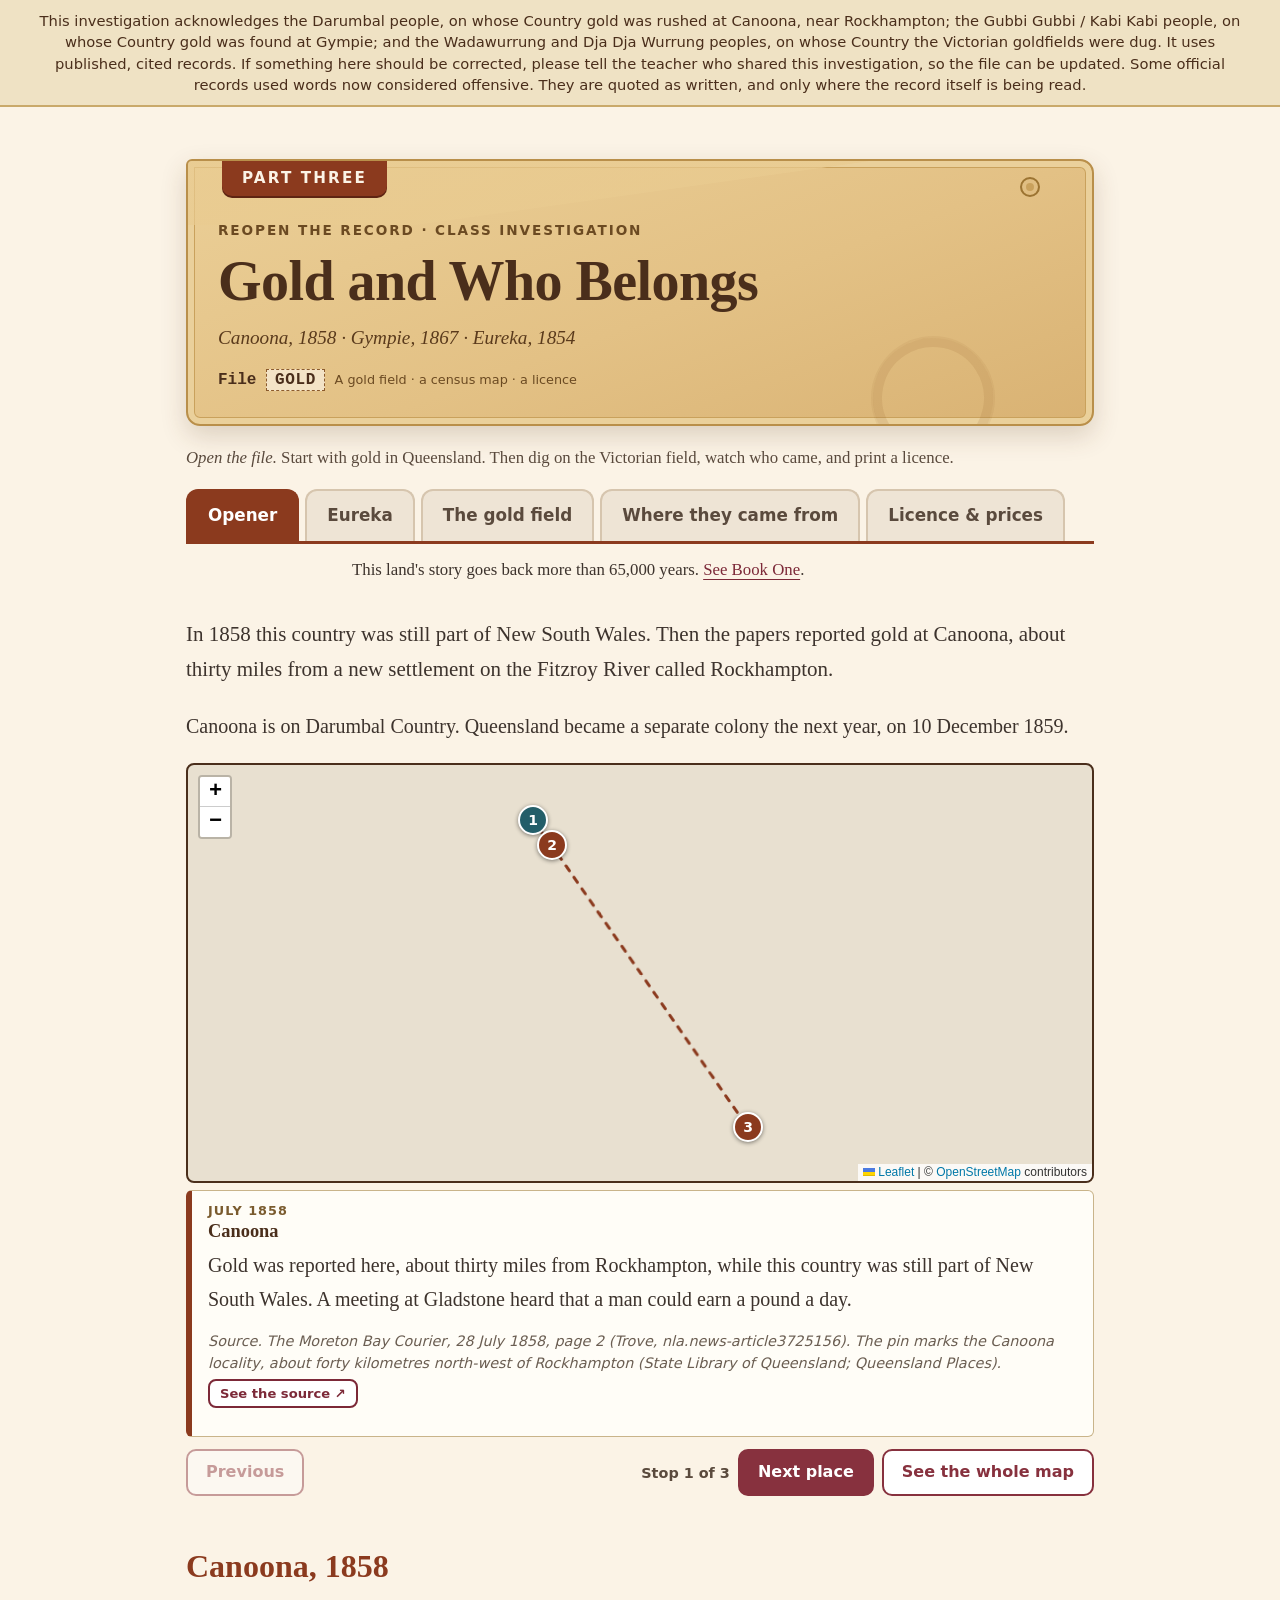
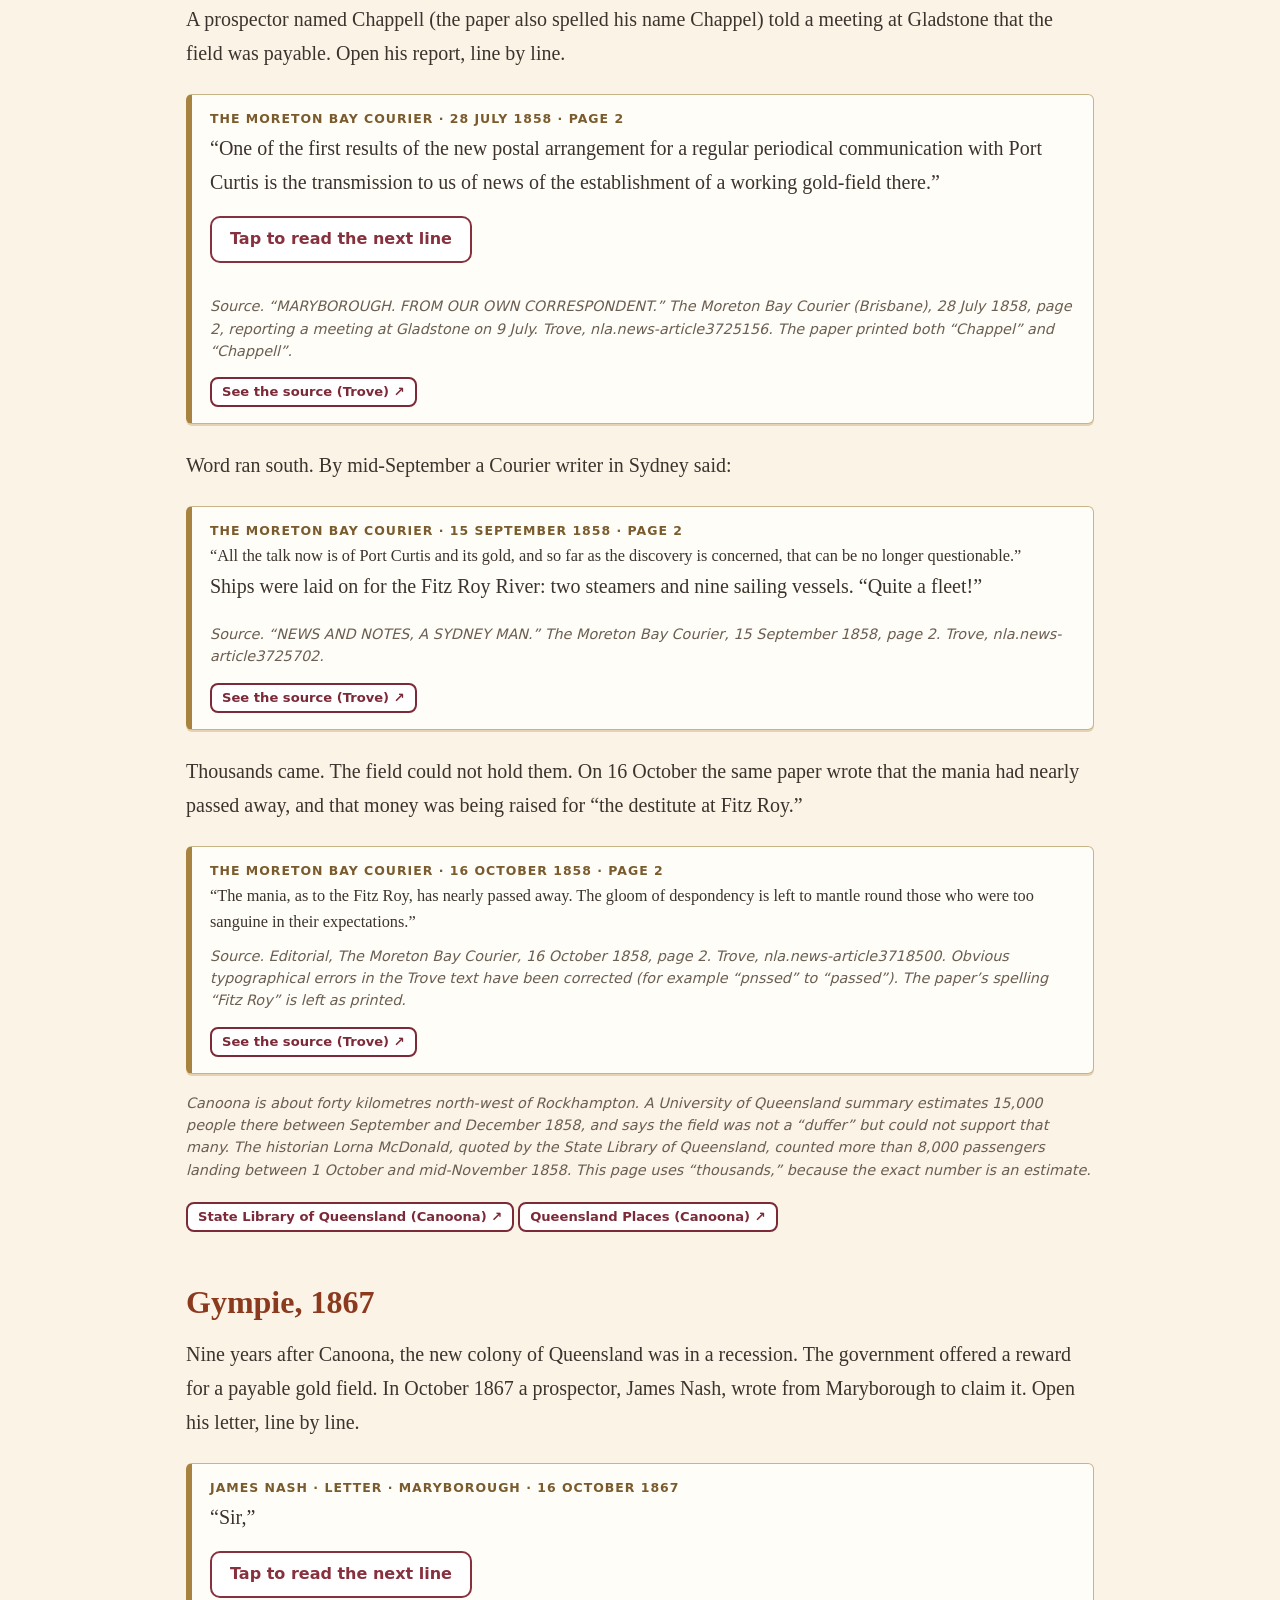
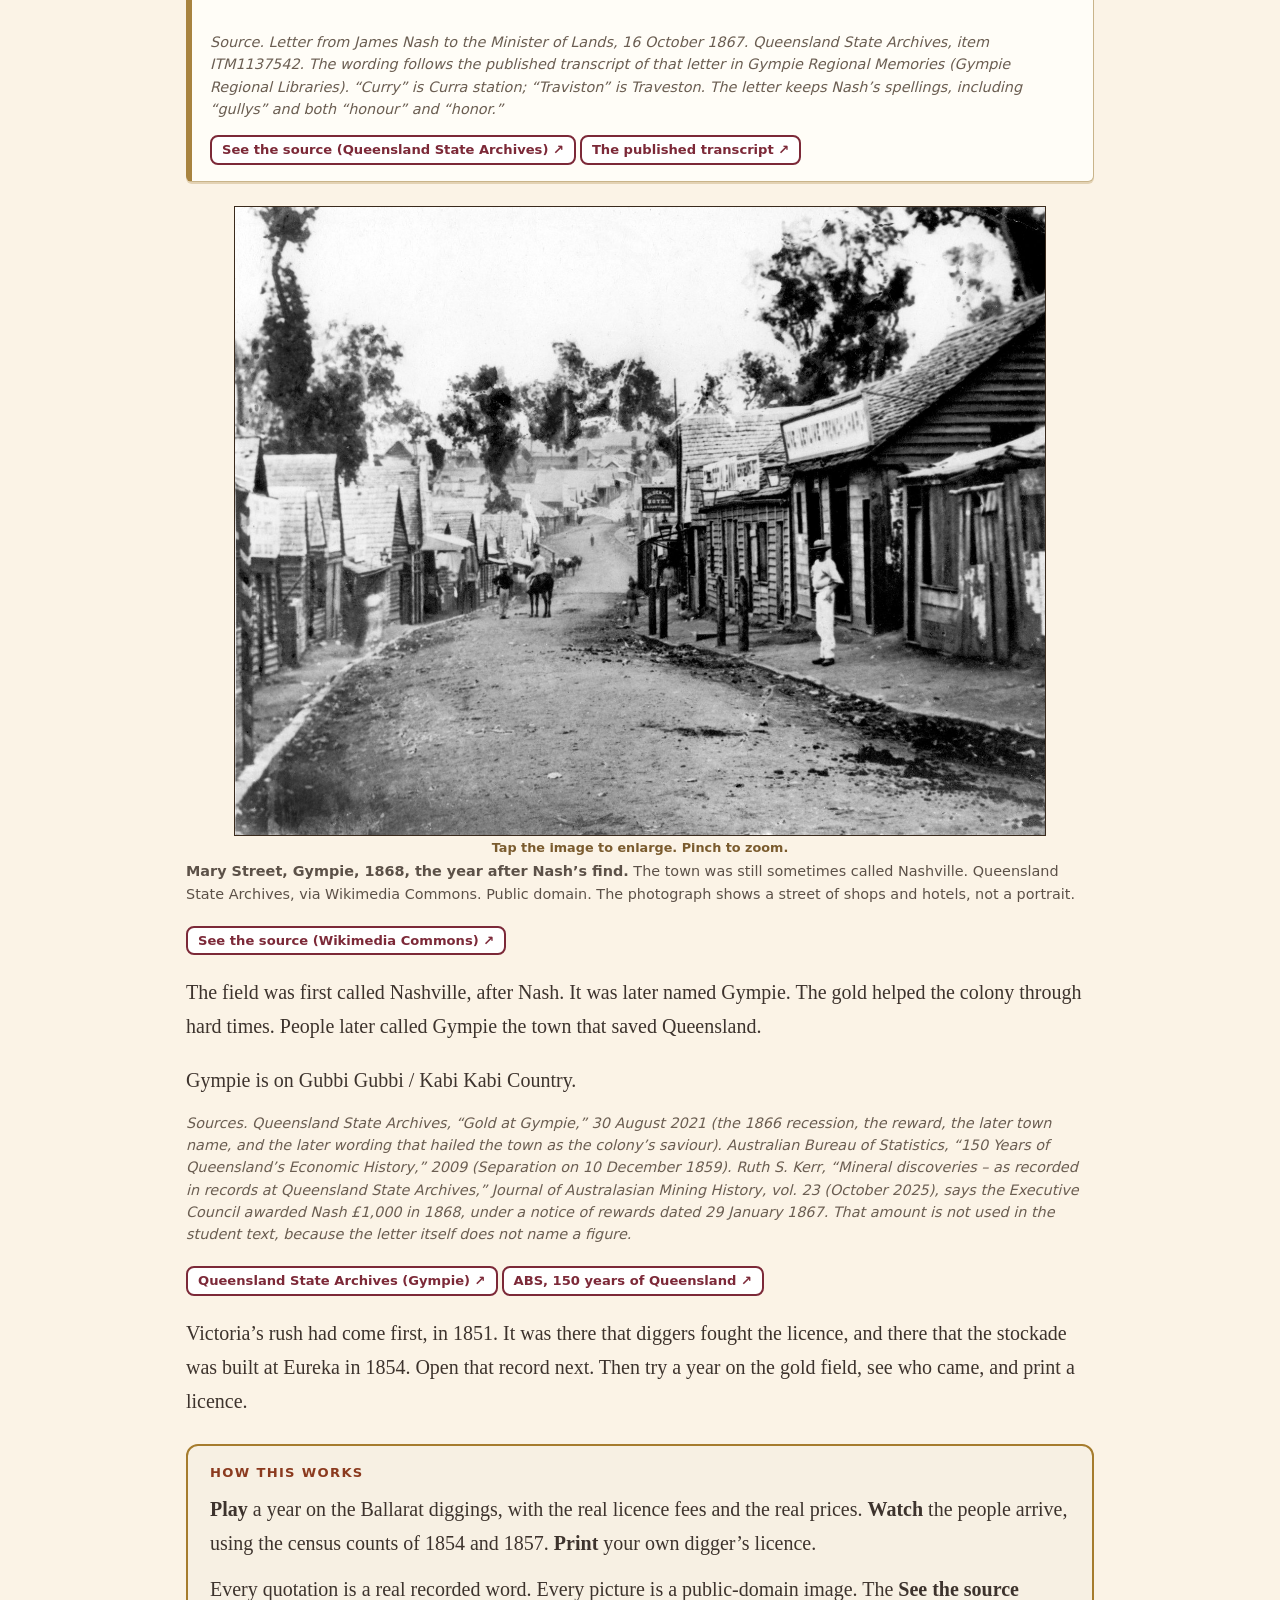
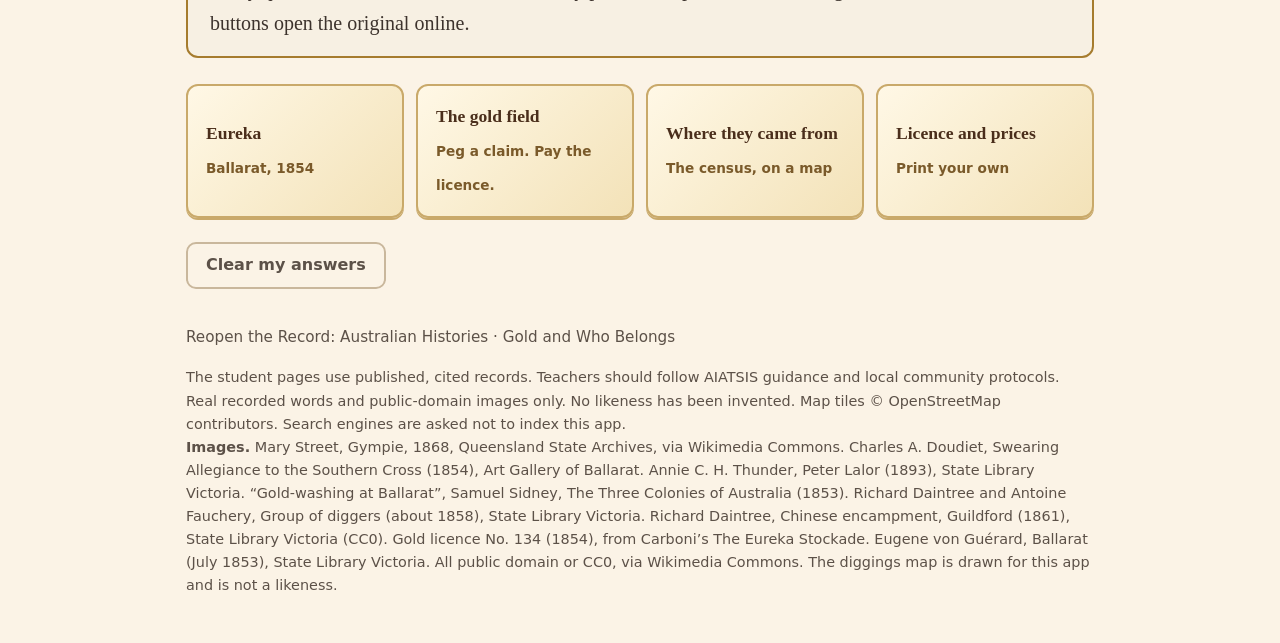
==== commit df832566: "Strip the live file to five sections and open with Queensland gold. The investigation now runs Opene" ====
--- a/index.html
+++ b/index.html
@@ -4,18 +4,18 @@
 <meta charset="utf-8">
 <meta name="viewport" content="width=device-width,initial-scale=1">
 <title>Gold and Who Belongs · Reopen the Record: Australian Histories</title>
-<meta name="description" content="A class investigation: the Victorian gold rush, Eureka, Lambing Flat, Coranderrk, Torres Strait and Jandamarra.">
+<meta name="description" content="A class investigation: gold in Queensland at Canoona and Gympie, then Eureka, the Victorian gold field, the census map and the licence.">
 <meta name="robots" content="noindex, nofollow">
-<link rel="stylesheet" href="assets/style.css?v=20261126b">
-<link rel="stylesheet" href="assets/extra.css?v=20261126b">
+<link rel="stylesheet" href="assets/style.css?v=20261128a">
+<link rel="stylesheet" href="assets/extra.css?v=20261128a">
 <link rel="stylesheet" href="assets/vendor/leaflet/leaflet.css">
-<link rel="stylesheet" href="assets/claim.css?v=20261126b">
-<link rel="stylesheet" href="assets/gold.css?v=20261126b">
-  <link rel="stylesheet" href="assets/image-fit.css?v=20261126b">
+<link rel="stylesheet" href="assets/claim.css?v=20261128a">
+<link rel="stylesheet" href="assets/gold.css?v=20261128a">
+  <link rel="stylesheet" href="assets/image-fit.css?v=20261128a">
 </head>
-<body data-store="gold-who-belongs-v1" data-aliases='{"map": "arrivals", "eureka1854": "eureka", "lambing": "inv1", "coranderrk": "inv2", "torres": "inv3", "jandamarra": "inv4", "prices": "licence"}'>
+<body data-store="gold-who-belongs-v1" data-aliases='{"map": "arrivals", "eureka1854": "eureka", "prices": "licence"}' data-archived='{"inv1":"archive/index.html#inv1","inv2":"archive/index.html#inv2","inv3":"archive/index.html#inv3","inv4":"archive/index.html#inv4","timeline":"archive/index.html#timeline","words":"archive/index.html#words","explore":"archive/index.html#explore","lambing":"archive/index.html#inv1","coranderrk":"archive/index.html#inv2","torres":"archive/index.html#inv3","jandamarra":"archive/index.html#inv4"}'>
 <a class="skip" href="#main">Skip to the investigation</a>
-<div class="banner" role="note">This investigation acknowledges the Wadawurrung and Dja Dja Wurrung peoples, on whose Country the Victorian goldfields were dug; the Wurundjeri and other Kulin peoples (Coranderrk); the Meriam people and the Torres Strait Regional Authority; and the Bunuba people. It uses published, cited records. If something here should be corrected, please tell the teacher who shared this investigation, so the file can be updated. Aboriginal and Torres Strait Islander viewers are advised this resource contains names of people who have died. It records attacks, shootings and deaths. They are named, not described. Where a picture appears beside a name, it is a plain name-card silhouette, not a portrait.</div>
+<div class="banner" role="note">This investigation acknowledges the Darumbal people, on whose Country gold was rushed at Canoona, near Rockhampton; the Gubbi Gubbi / Kabi Kabi people, on whose Country gold was found at Gympie; and the Wadawurrung and Dja Dja Wurrung peoples, on whose Country the Victorian goldfields were dug. It uses published, cited records. If something here should be corrected, please tell the teacher who shared this investigation, so the file can be updated. Some official records used words now considered offensive. They are quoted as written, and only where the record itself is being read.</div>
 <header class="wrap top">
   <div class="envelope">
     <div class="folder-tab">Part Three</div>
@@ -23,34 +23,80 @@
     <div class="env-inner">
       <p class="env-eyebrow">Reopen the Record · Class investigation</p>
       <h1>Gold and Who Belongs</h1>
-      <p class="env-sub">Eureka, 1854 · Lambing Flat, 1861 · Coranderrk, 1863–1886 · Torres Strait, 1879 · Jandamarra, 1894–1897</p>
-      <p class="env-case">File <span>GOLD</span> <small>A gold field · a census map · a licence · four investigations · twelve witnesses</small></p>
+      <p class="env-sub">Canoona, 1858 · Gympie, 1867 · Eureka, 1854</p>
+      <p class="env-case">File <span>GOLD</span> <small>A gold field · a census map · a licence</small></p>
     </div>
   </div>
-  <p class="open-line"><em>Open the file.</em> Dig for gold. Watch who came. Then ask three witnesses the same three questions, four times.</p>
-  <nav class="tabs" role="tablist" aria-label="Sections"><button role="tab" id="tab-opener" aria-controls="opener" aria-selected="true" data-tab="opener">Opener</button><button role="tab" id="tab-eureka" aria-controls="eureka" aria-selected="false" data-tab="eureka">Eureka</button><button role="tab" id="tab-game" aria-controls="game" aria-selected="false" data-tab="game">The gold field</button><button role="tab" id="tab-arrivals" aria-controls="arrivals" aria-selected="false" data-tab="arrivals">Where they came from</button><button role="tab" id="tab-licence" aria-controls="licence" aria-selected="false" data-tab="licence">Licence &amp; prices</button><button role="tab" id="tab-inv1" aria-controls="inv1" aria-selected="false" data-tab="inv1">1 · Lambing Flat</button><button role="tab" id="tab-inv2" aria-controls="inv2" aria-selected="false" data-tab="inv2">2 · Coranderrk</button><button role="tab" id="tab-inv3" aria-controls="inv3" aria-selected="false" data-tab="inv3">3 · Torres Strait</button><button role="tab" id="tab-inv4" aria-controls="inv4" aria-selected="false" data-tab="inv4">4 · Jandamarra</button><button role="tab" id="tab-timeline" aria-controls="timeline" aria-selected="false" data-tab="timeline">Timeline</button><button role="tab" id="tab-words" aria-controls="words" aria-selected="false" data-tab="words">Words on the record</button><button role="tab" id="tab-explore" aria-controls="explore" aria-selected="false" data-tab="explore">Explore more</button>
+  <p class="open-line"><em>Open the file.</em> Start with gold in Queensland. Then dig on the Victorian field, watch who came, and print a licence.</p>
+  <nav class="tabs" role="tablist" aria-label="Sections"><button role="tab" id="tab-opener" aria-controls="opener" aria-selected="true" data-tab="opener">Opener</button><button role="tab" id="tab-eureka" aria-controls="eureka" aria-selected="false" data-tab="eureka">Eureka</button><button role="tab" id="tab-game" aria-controls="game" aria-selected="false" data-tab="game">The gold field</button><button role="tab" id="tab-arrivals" aria-controls="arrivals" aria-selected="false" data-tab="arrivals">Where they came from</button><button role="tab" id="tab-licence" aria-controls="licence" aria-selected="false" data-tab="licence">Licence &amp; prices</button>
   </nav>
   <p class="book-one-link">This land's story goes back more than 65,000 years. <a href="https://robmac10.github.io/the-story-contents/book-one/">See Book One</a>.</p>
 </header>
 <main id="main" class="wrap">
 <section id="opener" role="tabpanel" aria-labelledby="tab-opener" class="panel active">
-
-<p class="lead">In 1851 gold was found in New South Wales, and then in Victoria. Within three years Victoria’s population had more than trebled.</p>
-<p>They came from Britain and Ireland, from Germany and France, from America and from China, and from the other colonies. They came to dig on Country that already belonged to other people. Ballarat is on Wadawurrung Country. Bendigo, Castlemaine and Forest Creek are on Dja Dja Wurrung Country.</p>
-<button type="button" class="zoom" data-full="assets/img/ballarat-rowe-1858.jpg"><img src="assets/img/ballarat-rowe-1858.jpg" alt="Watercolour of the Ballarat diggings in 1858: tents, shafts and mounds of earth across a valley, with Chinese miners in the foreground." loading="lazy"></button>
-<p class="zoom-hint">Tap the image to enlarge. Pinch to zoom.</p>
-<p class="note"><strong>Ballarat in 1858, painted by George Rowe. The Chinese miners in the front are carrying their tools and their water on poles.</strong> George Rowe, Bird’s-eye view of Ballarat, with Chinese gold miners in the foreground, watercolour, 1858. State Library of New South Wales, DG 2. Public domain, via Wikimedia Commons.</p><p class="src-btns"><a class="src-btn" href="https://commons.wikimedia.org/wiki/File:Ballarat_George_Rowe_SLNSW_FL4317605.jpg" target="_blank" rel="noopener">See the source (Wikimedia Commons) ↗</a></p>
-<p>The gold made some people rich. It also raised a question that runs through this file. <strong>Who belonged here, and who decided?</strong> The diggers asked it about the licence and the vote. Chinese miners met it at Lambing Flat. Kulin people asked it at Coranderrk. Torres Strait Islanders were not asked at all. In the Kimberley, Jandamarra answered it in his own way.</p>
-<div class="box"><p class="label">How this works</p><p><strong>Play</strong> a year on the Ballarat diggings, with the real licence fees and the real prices. <strong>Watch</strong> the people arrive, using the census counts of 1854 and 1857. <strong>Print</strong> your own digger’s licence. Then <strong>investigate</strong> four cases. In each one, read what is agreed, ask three witnesses the same three questions, and write your finding.</p><p><strong>What did they say they saw? Could they really have seen it? Why might they say it?</strong> “We can’t know” is always an allowed finding, if you can say why.</p><p>Every quotation is a real recorded word. Every picture is a public-domain image or a silhouette. The <strong>See the source</strong> buttons open the original online.</p></div>
+<div id="archive-note" class="box" hidden role="status"><p class="label">This section has moved</p><p>The section you asked for is no longer in the live file. It has been kept, not deleted. <a id="archive-link" href="archive/index.html">Open the archive</a>.</p></div>
+<p class="lead">In 1858 this country was still part of New South Wales. Then the papers reported gold at Canoona, about thirty miles from a new settlement on the Fitzroy River called Rockhampton.</p>
+<p>Canoona is on Darumbal Country. Queensland became a separate colony the next year, on 10 December 1859.</p>
+<div class="route" id="qld-disco">
+<div class="map" role="img" aria-label="Map of Canoona, near Rockhampton, and Gympie."></div>
+<div class="stop-card" aria-live="polite"></div>
+<p class="map-bar"><button type="button" class="btn alt prev">Previous</button> <span class="stop-count"></span> <button type="button" class="btn next-stop">Next place</button> <button type="button" class="btn alt whole">See the whole map</button></p>
+</div>
+<h2>Canoona, 1858</h2>
+<p>A prospector named Chappell (the paper also spelled his name Chappel) told a meeting at Gladstone that the field was payable. Open his report, line by line.</p>
+<div class="doc-reveal exhibit" data-doc="canoona-1858">
+<p class="kick">The Moreton Bay Courier · 28 July 1858 · page 2</p>
+<div class="doc-lines">
+<p class="doc-line">“One of the first results of the new postal arrangement for a regular periodical communication with Port Curtis is the transmission to us of news of the establishment of a working gold-field there.”</p>
+<p class="doc-line">At a meeting in Gladstone on 9 July, Mr Chappell “described the field as about seven miles from the Fitzroy River and 30 miles from Rockhampton.”</p>
+<p class="doc-line">He said he had “proved a paying gold field to exist, on which any man not afraid of work could earn his pound a day.”</p>
+</div>
+<p><button type="button" class="btn alt doc-next">Tap to read the next line</button></p>
+<p class="src">Source. “MARYBOROUGH. FROM OUR OWN CORRESPONDENT.” <cite>The Moreton Bay Courier</cite> (Brisbane), 28 July 1858, page 2, reporting a meeting at Gladstone on 9 July. Trove, nla.news-article3725156. The paper printed both “Chappel” and “Chappell”.</p>
+<p class="src-btns"><a class="src-btn" href="https://trove.nla.gov.au/newspaper/article/3725156" target="_blank" rel="noopener">See the source (Trove) ↗</a></p>
+</div>
+<p>Word ran south. By mid-September a Courier writer in Sydney said:</p>
+<div class="exhibit"><p class="kick">The Moreton Bay Courier · 15 September 1858 · page 2</p><blockquote>“All the talk now is of Port Curtis and its gold, and so far as the discovery is concerned, that can be no longer questionable.”</blockquote>
+<p>Ships were laid on for the Fitz Roy River: two steamers and nine sailing vessels. “Quite a fleet!”</p>
+<p class="src">Source. “NEWS AND NOTES, A SYDNEY MAN.” <cite>The Moreton Bay Courier</cite>, 15 September 1858, page 2. Trove, nla.news-article3725702.</p>
+<p class="src-btns"><a class="src-btn" href="https://trove.nla.gov.au/newspaper/article/3725702" target="_blank" rel="noopener">See the source (Trove) ↗</a></p></div>
+<p>Thousands came. The field could not hold them. On 16 October the same paper wrote that the mania had nearly passed away, and that money was being raised for “the destitute at Fitz Roy.”</p>
+<div class="exhibit"><p class="kick">The Moreton Bay Courier · 16 October 1858 · page 2</p><blockquote>“The mania, as to the Fitz Roy, has nearly passed away. The gloom of despondency is left to mantle round those who were too sanguine in their expectations.”</blockquote>
+<p class="src">Source. Editorial, <cite>The Moreton Bay Courier</cite>, 16 October 1858, page 2. Trove, nla.news-article3718500. Obvious typographical errors in the Trove text have been corrected (for example “pnssed” to “passed”). The paper’s spelling “Fitz Roy” is left as printed.</p>
+<p class="src-btns"><a class="src-btn" href="https://trove.nla.gov.au/newspaper/article/3718500" target="_blank" rel="noopener">See the source (Trove) ↗</a></p></div>
+<p class="src">Canoona is about forty kilometres north-west of Rockhampton. A University of Queensland summary estimates 15,000 people there between September and December 1858, and says the field was not a “duffer” but could not support that many. The historian Lorna McDonald, quoted by the State Library of Queensland, counted more than 8,000 passengers landing between 1 October and mid-November 1858. This page uses “thousands,” because the exact number is an estimate.</p>
+<p class="src-btns"><a class="src-btn" href="https://www.slq.qld.gov.au/blog/gold-fever-canoona-delusion-near-rockhampton" target="_blank" rel="noopener">State Library of Queensland (Canoona) ↗</a><a class="src-btn" href="https://queenslandplaces.com.au/canoona" target="_blank" rel="noopener">Queensland Places (Canoona) ↗</a></p>
+<h2>Gympie, 1867</h2>
+<p>Nine years after Canoona, the new colony of Queensland was in a recession. The government offered a reward for a payable gold field. In October 1867 a prospector, James Nash, wrote from Maryborough to claim it. Open his letter, line by line.</p>
+<div class="doc-reveal exhibit plate" data-doc="nash-1867">
+<p class="kick">James Nash · letter · Maryborough · 16 October 1867</p>
+<div class="doc-lines">
+<p class="doc-line">“Sir,”</p>
+<p class="doc-line">“I do myself the honour to inform you that I have found a gold field in the Wide Bay District.”</p>
+<p class="doc-line">“It is situated between Curry &amp; Traviston about 50 miles from Maryborough.”</p>
+<p class="doc-line">“I have proven several gullys and feel sure there is profitable employment for a large number of miners and I hereby claim the reward offered for the discovery of gold fields by the government.”</p>
+<p class="doc-line">“I have the honor to be your obedient servant.”</p>
+<p class="doc-line letter-sign">James Nash</p>
+</div>
+<p><button type="button" class="btn alt doc-next">Tap to read the next line</button></p>
+<p class="src">Source. Letter from James Nash to the Minister of Lands, 16 October 1867. Queensland State Archives, item ITM1137542. The wording follows the published transcript of that letter in Gympie Regional Memories (Gympie Regional Libraries). “Curry” is Curra station; “Traviston” is Traveston. The letter keeps Nash’s spellings, including “gullys” and both “honour” and “honor.”</p>
+<p class="src-btns"><a class="src-btn" href="https://www.archivessearch.qld.gov.au/items/ITM1137542" target="_blank" rel="noopener">See the source (Queensland State Archives) ↗</a><a class="src-btn" href="https://gympieregionalmemories.com/2022/05/12/gold-discovered-in-gympie/" target="_blank" rel="noopener">The published transcript ↗</a></p>
+</div>
+<button type="button" class="zoom" data-full="assets/img/gympie-mary-street-1868.jpg"><img src="assets/img/gympie-mary-street-1868.jpg" alt="A dirt street of timber shops and hotels in Gympie in 1868, with a man standing on a verandah and a rider in the road." loading="lazy"></button>
+<p class="zoom-hint">Tap the image to enlarge. Pinch to zoom.</p>
+<p class="note"><strong>Mary Street, Gympie, 1868, the year after Nash’s find.</strong> The town was still sometimes called Nashville. Queensland State Archives, via Wikimedia Commons. Public domain. The photograph shows a street of shops and hotels, not a portrait.</p>
+<p class="src-btns"><a class="src-btn" href="https://commons.wikimedia.org/wiki/File:Main_Street,_Gympie,_1868.jpg" target="_blank" rel="noopener">See the source (Wikimedia Commons) ↗</a></p>
+<p>The field was first called Nashville, after Nash. It was later named Gympie. The gold helped the colony through hard times. People later called Gympie the town that saved Queensland.</p>
+<p>Gympie is on Gubbi Gubbi / Kabi Kabi Country.</p>
+<p class="src">Sources. Queensland State Archives, “Gold at Gympie,” 30 August 2021 (the 1866 recession, the reward, the later town name, and the later wording that hailed the town as the colony’s saviour). Australian Bureau of Statistics, “150 Years of Queensland’s Economic History,” 2009 (Separation on 10 December 1859). Ruth S. Kerr, “Mineral discoveries – as recorded in records at Queensland State Archives,” Journal of Australasian Mining History, vol. 23 (October 2025), says the Executive Council awarded Nash £1,000 in 1868, under a notice of rewards dated 29 January 1867. That amount is not used in the student text, because the letter itself does not name a figure.</p>
+<p class="src-btns"><a class="src-btn" href="https://blogs.archives.qld.gov.au/2021/08/30/gold-at-gympie/" target="_blank" rel="noopener">Queensland State Archives (Gympie) ↗</a><a class="src-btn" href="https://www.abs.gov.au/ausstats/abs@.nsf/Previousproducts/1318.3Feature%20Article14Feb%202009?issue=Feb+2009&amp;num=&amp;opendocument=&amp;prodno=1318.3&amp;tabname=Summary&amp;view=" target="_blank" rel="noopener">ABS, 150 years of Queensland ↗</a></p>
+<p>Victoria’s rush had come first, in 1851. It was there that diggers fought the licence, and there that the stockade was built at Eureka in 1854. Open that record next. Then try a year on the gold field, see who came, and print a licence.</p>
+<div class="box"><p class="label">How this works</p><p><strong>Play</strong> a year on the Ballarat diggings, with the real licence fees and the real prices. <strong>Watch</strong> the people arrive, using the census counts of 1854 and 1857. <strong>Print</strong> your own digger’s licence.</p><p>Every quotation is a real recorded word. Every picture is a public-domain image. The <strong>See the source</strong> buttons open the original online.</p></div>
 <div class="gold-grid">
 <button type="button" class="gold-tile" data-goto="eureka"><strong>Eureka</strong><span>Ballarat, 1854</span></button>
 <button type="button" class="gold-tile" data-goto="game"><strong>The gold field</strong><span>Peg a claim. Pay the licence.</span></button>
 <button type="button" class="gold-tile" data-goto="arrivals"><strong>Where they came from</strong><span>The census, on a map</span></button>
 <button type="button" class="gold-tile" data-goto="licence"><strong>Licence and prices</strong><span>Print your own</span></button>
-<button type="button" class="gold-tile" data-goto="inv1"><strong>1 · Lambing Flat</strong><span>1861</span></button>
-<button type="button" class="gold-tile" data-goto="inv2"><strong>2 · Coranderrk</strong><span>1863–1886</span></button>
-<button type="button" class="gold-tile" data-goto="inv3"><strong>3 · Torres Strait</strong><span>1879</span></button>
-<button type="button" class="gold-tile" data-goto="inv4"><strong>4 · Jandamarra</strong><span>1894–1897</span></button>
 </div>
 </section>
 <section id="eureka" role="tabpanel" aria-labelledby="tab-eureka" class="panel">
@@ -212,301 +258,8 @@
 <button type="button" class="zoom" data-full="assets/img/ballarat-vonguerard-1853.jpg"><img src="assets/img/ballarat-vonguerard-1853.jpg" alt="Pencil drawing of tents and huts among tall trees, with felled logs in the foreground." loading="lazy"></button>
 <p class="zoom-hint">Tap the image to enlarge. Pinch to zoom.</p>
 <p class="note"><strong>The Ballarat diggings in July 1853, drawn by Eugene von Guérard.</strong> Eugene von Guérard, Ballarat 29, 30 July 1853, pencil drawing. State Library Victoria. Public domain, via Wikimedia Commons.</p><p class="src-btns"><a class="src-btn" href="https://commons.wikimedia.org/wiki/File:Ballarat_29,_30_July_1853.jpeg" target="_blank" rel="noopener">See the source (Wikimedia Commons) ↗</a></p>
-<p class="inv-nav"><button type="button" class="btn big" data-goto="inv1">Next: investigation 1</button></p>
-</section>
-<section id="inv1" role="tabpanel" aria-labelledby="tab-inv1" class="panel">
-<p class="eyebrow">Investigation 1</p><h2>Lambing Flat, 1861</h2><p class="inv-q">What happened on 30 June 1861, and how many people took part?</p>
-<h3>What is agreed</h3>
-<ul><li>Lambing Flat was a goldfield in New South Wales, on the Burrangong diggings, where the town of Young is now.</li><li>In 1860 and 1861 crowds of white miners attacked the Chinese miners’ camps there several times and drove them off the field.</li><li>The worst attack was on Sunday 30 June 1861. The crowd marched with a band, behind a banner painted on a tent flap: “Roll up, Roll up, No Chinese”.</li><li>Police and soldiers were sent. Some of the miners were put on trial. Most were let go. Two were sent to gaol.</li><li>In 1862 the government’s commissioner, William Campbell, reported on the Chinese miners’ claims for what they had lost. About £4,240 was paid on 706 of the 1,568 claims.</li><li>Later in 1861 the New South Wales Parliament passed a law charging ten pounds for each Chinese man who arrived.</li></ul>
-<button type="button" class="zoom" data-full="assets/img/rollup-banner.jpg"><img src="assets/img/rollup-banner.jpg" alt="A painted canvas banner with a cross of stars and the words Roll up, Roll up, No Chinese." loading="lazy"></button>
-<p class="zoom-hint">Tap the image to enlarge. Pinch to zoom.</p>
-<p class="note"><strong>The banner carried at Lambing Flat in 1861. “Roll up” meant come and join in.</strong> The “Roll Up” banner, Lambing Flat (Burrangong), 1861. Young Historical Museum, Young, New South Wales. Public domain, via Wikimedia Commons.</p><p class="src-btns"><a class="src-btn" href="https://www.migrationheritage.nsw.gov.au/exhibition/objectsthroughtime/lambingflatsbanner/index.html" target="_blank" rel="noopener">About the banner (NSW Migration Heritage Centre) ↗</a><a class="src-btn" href="https://commons.wikimedia.org/wiki/File:LambingFlatRollUpBanner.jpg" target="_blank" rel="noopener">Image (Wikimedia Commons) ↗</a></p>
-<h3>Ask three witnesses</h3><p>Ask every witness the same three questions: <strong>What did they say they saw? Could they really have seen it? Why might they say it?</strong> Tap a picture to enlarge it.</p>
-<article class="witness" id="w-letter">
-<figure><button type="button" class="portrait-zoom"><img src="assets/silhouettes/letter.png" alt="Silhouette of a letter, not a person."></button><figcaption>Silhouette of a letter. The writer is not named.</figcaption></figure>
-<div><h3>An eyewitness letter</h3><p class="role">A letter from Lambing Flat, printed in The Sydney Morning Herald, 13 July 1861</p><p class="src">Source. The Sydney Morning Herald, 13 July 1861, page 5 (Trove).</p><p class="src-btns"><a class="src-btn" href="https://trove.nla.gov.au/newspaper/article/13067726" target="_blank" rel="noopener">See the source (Trove) ↗</a></p>
-<p><strong>What did they say they saw?</strong> “a body of about two thousand men arrived on Lambing Flat from the new rush, Tipperary Gully, led by a brass band. They carried a large banner, with words “ Roll-up — no Chinese ; ””<br>The next day: “On Monday morning, there were twelve hundred Chinese out at a Mr. Roberts’ station, three miles from the Flat ; they had neither tents, bedding, nor even a mouthful to eat”</p>
-<p><strong>Could they really have seen it?</strong> The writer says they were on the Flat that Sunday. “About two thousand” is an estimate, made by someone standing in or near the crowd. The writer also saw the Chinese miners the next morning, at a station three miles away.</p>
-<p><strong>Why might they say it?</strong> The letter was written for readers in Sydney, a long way from the goldfield. We don’t know who the writer was, or why they chose to write.</p>
-<label class="field" for="q-letter-saw">What did they say they saw?</label>
-<textarea id="q-letter-saw" data-key="q-letter-saw" rows="2"></textarea><label class="field" for="q-letter-could">Could they really have seen it?</label>
-<textarea id="q-letter-could" data-key="q-letter-could" rows="2"></textarea><label class="field" for="q-letter-why">Why might they say it?</label>
-<textarea id="q-letter-why" data-key="q-letter-why" rows="2"></textarea></div></article>
-<article class="witness" id="w-corr">
-<figure><button type="button" class="portrait-zoom"><img src="assets/silhouettes/correspondent.png" alt="Silhouette of a person, not a likeness."></button><figcaption>Silhouette. No likeness of the reporter.</figcaption></figure>
-<div><h3>The Special Correspondent</h3><p class="role">A reporter sent by The Sydney Morning Herald · report printed 20 July 1861</p><p class="src">Source. The Sydney Morning Herald, 20 July 1861, page 8 (Trove).</p><p class="src-btns"><a class="src-btn" href="https://trove.nla.gov.au/newspaper/article/13060704" target="_blank" rel="noopener">See the source (Trove) ↗</a></p>
-<p><strong>What did they say they saw?</strong> “upwards of a thousand men, armed with bludgeons and pickhandles, no fire-arms as yet appearing, were assembled round the “No Chinese” standard.”<br>Later that day: “the number assembled amounted to at least 3000 persons.”<br>“the Chinese being driven off … without being permitted to take with them any portion of their property.”</p>
-<p><strong>Could they really have seen it?</strong> His report was printed three weeks after 30 June. He does not say whether he saw the march himself or pieced it together from people who did. His numbers grow during the day, from “upwards of a thousand” to “at least 3000”.</p>
-<p><strong>Why might they say it?</strong> A newspaper reporter is paid to tell the whole story to readers who were not there. He also describes the attack as carried out “under circumstances of great barbarity in some cases”.</p>
-<label class="field" for="q-corr-saw">What did they say they saw?</label>
-<textarea id="q-corr-saw" data-key="q-corr-saw" rows="2"></textarea><label class="field" for="q-corr-could">Could they really have seen it?</label>
-<textarea id="q-corr-could" data-key="q-corr-could" rows="2"></textarea><label class="field" for="q-corr-why">Why might they say it?</label>
-<textarea id="q-corr-why" data-key="q-corr-why" rows="2"></textarea></div></article>
-<article class="witness" id="w-petition">
-<figure><button type="button" class="portrait-zoom"><img src="assets/silhouettes/petition.png" alt="Silhouette of a petition, not a person."></button><figcaption>Silhouette of a petition. No likeness of the petitioners.</figcaption></figure>
-<div><h3>Tom Me, What Young and Que You</h3><p class="role">Chinese miners at Lambing Flat · petition to the Legislative Assembly of New South Wales, 1861</p><p class="src">Source. “Alleged Aggression on Chinese at Lambing Flat: Petition of Tom Me, What Young and Que You”, printed 12 September 1861, Votes and Proceedings of the Legislative Assembly of New South Wales, 1861–62, vol. II, p. 3; as quoted by the Young Historical Museum.</p><p class="src-btns"><a class="src-btn" href="https://younghistoricalmuseum.wordpress.com/home/lambing-flat-riots/" target="_blank" rel="noopener">See the source (Young Historical Museum) ↗</a></p>
-<p><strong>What did they say they saw?</strong> “… assembled together on foot and on horseback, to the number, at various times during the said day, of from eight hundred to three thousand, as your Petitioners believe, and being armed with bludgeons, fire-arms, and other weapons, and carrying banners or flags inscribed with the words “Roll up”, “No Chinese,” attacked your Petitioners and the rest of the Chinese, at and near Lambing Flat aforesaid, … drove your Petitioners and the rest of the Chinese, from the said diggings.”</p>
-<p><strong>Could they really have seen it?</strong> They were among the Chinese miners who were attacked. They saw the crowd from the other side. They give the crowd’s size as a range, “as your Petitioners believe”.</p>
-<p><strong>Why might they say it?</strong> They were asking the Parliament to pay them for what they had lost. A petition uses the formal words that Parliament expects. We don’t know who wrote the words down for them.</p>
-<label class="field" for="q-petition-saw">What did they say they saw?</label>
-<textarea id="q-petition-saw" data-key="q-petition-saw" rows="2"></textarea><label class="field" for="q-petition-could">Could they really have seen it?</label>
-<textarea id="q-petition-could" data-key="q-petition-could" rows="2"></textarea><label class="field" for="q-petition-why">Why might they say it?</label>
-<textarea id="q-petition-why" data-key="q-petition-why" rows="2"></textarea></div></article>
-<h3>My finding</h3><div class="box">
-<p><strong>What happened at Lambing Flat on 30 June 1861, and how many people took part?</strong></p>
-<fieldset class="choices stacked"><legend>Pick the finding closest to yours, or write your own.</legend><label><input type="radio" name="finding1" value="drove"> A large crowd attacked the Chinese miners’ camps and drove them off the diggings. All three witnesses say so.</label><label><input type="radio" name="finding1" value="numbers"> The witnesses give different numbers, from eight hundred to three thousand. The size of the crowd can’t be settled.</label><label><input type="radio" name="finding1" value="property"> The Chinese miners lost their tents and belongings as well as their claims.</label><label><input type="radio" name="finding1" value="cantknow"> We can’t know. The records leave too much out to settle it.</label><label><input type="radio" name="finding1" value="other"> Another finding.</label></fieldset>
-<label class="field" for="reason1">My finding, and why</label>
-<textarea id="reason1" data-key="reason1" rows="5" placeholder="Say what the witnesses agree on, and where they disagree."></textarea>
-<label class="field" for="cantknow1">We can’t know …</label>
-<textarea id="cantknow1" data-key="cantknow1" rows="3" placeholder="Name one thing these records cannot tell us, and why."></textarea>
-</div>
-<h3>Why it still matters</h3>
-<p>The banner is kept at the museum in Young. In 2022 it was listed on the New South Wales State Heritage Register. The law passed in 1861 was one of several colonial laws aimed at Chinese arrivals. Forty years later, the new Commonwealth Parliament passed a law to keep out people it did not want.</p>
-<details class="sleuth-sec teacher" id="teacher-1"><summary>Teacher note: investigation 1</summary><div class="sleuth-body">
-<p><strong>Conflicts to flag.</strong></p>
-<ul><li>Crowd size: about 2,000 (letter, SMH 13 July 1861); upwards of 1,000, then at least 3,000 (Special Correspondent, SMH 20 July 1861); 800 to 3,000 (petition). The Young Historical Museum gives 2,000 to 3,000.</li><li>The petition excerpt is trimmed with ellipses. The full sentence says the petitioners were beaten and that Tom Me’s hair was cut off. The correspondent’s report also describes injuries and plunder. These details are left out of the student text.</li><li>On 14 July 1861 a miner, William Lupton, was killed when police fired on a crowd at the Lambing Flat police camp. Not in the student text.</li><li>The trial outcome (“two were sent to gaol”: Owen and Spicer, two years) and the compensation figures (£4,240; 706 of 1,568 claims) follow Campbell’s 1862 report as summarised in published histories; the report itself was not opened from the build machine.</li><li>The 1861 Act (Chinese Immigrants Regulation and Restriction Act, No. 28a) could not be opened on AustLII from the build machine; it is cited by title.</li></ul>
-<p><strong>Images.</strong> The banner is a photograph of the object. The letter, correspondent and petition cards are silhouettes, not likenesses.</p>
-</div></details>
-<p class="inv-nav"><button type="button" class="btn big" data-goto="inv2">Next: investigation 2</button></p>
-</section>
-<section id="inv2" role="tabpanel" aria-labelledby="tab-inv2" class="panel">
-<p class="eyebrow">Investigation 2</p><h2>Coranderrk, 1863 to 1886</h2><p class="inv-q">What did the people of Coranderrk want, and what did they say was going wrong?</p>
-<h3>What is agreed</h3>
-<ul><li>Early in 1863 about forty Kulin people walked over the Dandenong Ranges to an old camping place where Badger Creek meets the Yarra River. Their leaders were Simon Wonga and William Barak.</li><li>In June 1863 the land was set aside as a reserve, called Coranderrk.</li><li>The people built houses, cleared paddocks and grew crops. In its early years the station paid its way.</li><li>After 1874 new managers were stricter. Some members of the Board for the Protection of Aborigines wanted to move the people and sell the land.</li><li>The people walked to Melbourne again and again with petitions. In 1881 a board of inquiry heard their evidence.</li><li>In 1886 a new Victorian law made many people of mixed descent aged between fifteen and thirty-five leave stations like Coranderrk. By 1893 thirty-one people lived there. Coranderrk was closed in 1924.</li></ul>
-<button type="button" class="zoom" data-full="assets/img/coranderrk-1889.jpg"><img src="assets/img/coranderrk-1889.jpg" alt="Drawing of a row of small houses with fences, trees and hills behind." loading="lazy"></button>
-<p class="zoom-hint">Tap the image to enlarge. Pinch to zoom.</p>
-<p class="note"><strong>Coranderrk, drawn in 1889.</strong> “Coranderrk Aboriginal Station”, sketch by an unknown artist, The Illustrated London News, 26 January 1889, p. 116. Public domain, via Wikimedia Commons.</p><p class="src-btns"><a class="src-btn" href="https://commons.wikimedia.org/wiki/File:Coranderrk_Aboriginal_Station,_1889_sketch.png" target="_blank" rel="noopener">See the source (Wikimedia Commons) ↗</a></p>
-<h3>Ask three witnesses</h3><p>Ask every witness the same three questions: <strong>What did they say they saw? Could they really have seen it? Why might they say it?</strong> Tap a picture to enlarge it.</p>
-<article class="witness" id="w-barak">
-<figure><button type="button" class="portrait-zoom"><img src="assets/silhouettes/barak.png" alt="A plain silhouette name card for William Barak. This is not a portrait or a likeness."></button><figcaption>A silhouette, not a likeness.</figcaption></figure>
-<div><h3>William Barak</h3><p class="role">Wurundjeri leader · lived at Coranderrk from 1863</p><p class="src">Source. Evidence to the Coranderrk inquiry, 1881; as quoted by the National Museum of Australia, “Coranderrk”, Defining Moments.</p><p class="src-btns"><a class="src-btn" href="https://www.nma.gov.au/defining-moments/resources/coranderrk" target="_blank" rel="noopener">See the source (National Museum of Australia) ↗</a><a class="src-btn" href="https://commons.wikimedia.org/wiki/File:William_Barak_1866.jpg" target="_blank" rel="noopener">Photograph (Wikimedia Commons) ↗</a></p>
-<p><strong>What did they say they saw?</strong> “And we don’t want any Board nor inspecting Capt. Page over us – only one man, that is Mr. Green, and the station to be under the Chief Secretary; and then we will show to the country that we can work it and make it pay, and I know it will.”<br>(John Green was the first manager. Captain Page ran the Board. The Chief Secretary was a minister in the Victorian government.)</p>
-<p><strong>Could they really have seen it?</strong> He had lived at Coranderrk since the walk of 1863 and was one of its leaders. He knew both the early years under Green and the years after. His words were taken down by the inquiry and printed in its report.</p>
-<p><strong>Why might they say it?</strong> He was speaking to an inquiry that could change what happened to the station. He wanted the people to stay on the land, and to choose who ran it.</p>
-<label class="field" for="q-barak-saw">What did they say they saw?</label>
-<textarea id="q-barak-saw" data-key="q-barak-saw" rows="2"></textarea><label class="field" for="q-barak-could">Could they really have seen it?</label>
-<textarea id="q-barak-could" data-key="q-barak-could" rows="2"></textarea><label class="field" for="q-barak-why">Why might they say it?</label>
-<textarea id="q-barak-why" data-key="q-barak-why" rows="2"></textarea></div></article>
-<article class="witness" id="w-bamfield">
-<figure><button type="button" class="portrait-zoom"><img src="assets/silhouettes/bamfield.png" alt="Silhouette of a person, not a likeness."></button><figcaption>Silhouette. No likeness of Thomas Bamfield.</figcaption></figure>
-<div><h3>Thomas Bamfield</h3><p class="role">Coranderrk resident · letter handed to the inquiry, 1881</p><p class="src">Source. Letter to the Coranderrk inquiry, 1881, approved by Barak; quoted in Diane E. Barwick, Rebellion at Coranderrk (ANU Press), chapter 11.</p><p class="src-btns"><a class="src-btn" href="https://press-files.anu.edu.au/downloads/press/n12944/html/ch11.xhtml" target="_blank" rel="noopener">See the source (ANU Press) ↗</a></p>
-<p><strong>What did they say they saw?</strong> “I report this matter for the welfare of the station. The station has never been improved since the old manager left. No clearing or grubbing done; no potatoes, cabbages, or other vegetables have been grown, and no fencing done since he left.”<br>“Under Mr Green we used to kill our own cattle, and grow our own potatoes, cabbages, onions, carrots and pumpkins – everything we could grow.”</p>
-<p><strong>Could they really have seen it?</strong> He lived on the station and compared it with the years before Green left, seven years earlier. Barwick writes that Barak approved the letter.</p>
-<p><strong>Why might they say it?</strong> The letter sums up the residents’ complaints for an inquiry that could bring Green back. Barwick writes that the manager blamed Bamfield for stirring up the complaints.</p>
-<label class="field" for="q-bamfield-saw">What did they say they saw?</label>
-<textarea id="q-bamfield-saw" data-key="q-bamfield-saw" rows="2"></textarea><label class="field" for="q-bamfield-could">Could they really have seen it?</label>
-<textarea id="q-bamfield-could" data-key="q-bamfield-could" rows="2"></textarea><label class="field" for="q-bamfield-why">Why might they say it?</label>
-<textarea id="q-bamfield-why" data-key="q-bamfield-why" rows="2"></textarea></div></article>
-<article class="witness" id="w-bon">
-<figure><button type="button" class="portrait-zoom"><img src="assets/silhouettes/bon.png" alt="Silhouette of a woman, not a likeness."></button><figcaption>Silhouette. No likeness of Anne Bon.</figcaption></figure>
-<div><h3>Anne F. Bon</h3><p class="role">A supporter of the Coranderrk people · letter to the Chief Secretary, 23 March 1881</p><p class="src">Source. Anne F. Bon to Chief Secretary Graham Berry, 23 March 1881; quoted in Barwick, Rebellion at Coranderrk, chapter 11, “Mrs Bon Intervenes”.</p><p class="src-btns"><a class="src-btn" href="https://press-files.anu.edu.au/downloads/press/n12944/html/ch11.xhtml" target="_blank" rel="noopener">See the source (ANU Press) ↗</a></p>
-<p><strong>What did they say they saw?</strong> “The blacks are neither slaves nor criminals, then why are they treated as such? You have power to re-appoint the manager they love …”</p>
-<p><strong>Could they really have seen it?</strong> She was not a resident. She visited the station and knew its people. Later in 1881 she sat on the board of inquiry herself.</p>
-<p><strong>Why might they say it?</strong> She was writing to a government minister to change who managed the station. A newspaper of the time said the inquiry happened “chiefly” because she kept asking for it.</p>
-<label class="field" for="q-bon-saw">What did they say they saw?</label>
-<textarea id="q-bon-saw" data-key="q-bon-saw" rows="2"></textarea><label class="field" for="q-bon-could">Could they really have seen it?</label>
-<textarea id="q-bon-could" data-key="q-bon-could" rows="2"></textarea><label class="field" for="q-bon-why">Why might they say it?</label>
-<textarea id="q-bon-why" data-key="q-bon-why" rows="2"></textarea></div></article>
-<h3>My finding</h3><div class="box">
-<p><strong>What did the people of Coranderrk want, and what did they say was going wrong?</strong></p>
-<fieldset class="choices stacked"><legend>Pick the finding closest to yours, or write your own.</legend><label><input type="radio" name="finding2" value="manage"> They wanted to keep the land and run the station themselves, with a manager they chose.</label><label><input type="radio" name="finding2" value="worse"> They said the station had gone backwards since Green left: no crops, no fencing, other people’s cattle on the land.</label><label><input type="radio" name="finding2" value="outsider"> Their supporters outside the station helped them be heard, but the words of the residents are the strongest evidence.</label><label><input type="radio" name="finding2" value="cantknow"> We can’t know. The records leave too much out to settle it.</label><label><input type="radio" name="finding2" value="other"> Another finding.</label></fieldset>
-<label class="field" for="reason2">My finding, and why</label>
-<textarea id="reason2" data-key="reason2" rows="5" placeholder="Use the residents’ own words in your answer."></textarea>
-<label class="field" for="cantknow2">We can’t know …</label>
-<textarea id="cantknow2" data-key="cantknow2" rows="3" placeholder="Name one thing these records cannot tell us, and why."></textarea>
-</div>
-<h3>Why it still matters</h3>
-<p>The people of Coranderrk used petitions, deputations, letters to newspapers and evidence to an inquiry. For a time in the 1880s they kept their land. The Wurundjeri and other Kulin peoples still tell this story, and Barak is remembered as a leader and an artist.</p>
-<details class="sleuth-sec teacher" id="teacher-2"><summary>Teacher note: investigation 2</summary><div class="sleuth-body">
-<p><strong>Consultation.</strong> Teachers should follow the AIATSIS Code of Ethics (2020) and the protocols of the Wurundjeri Woi-wurrung Cultural Heritage Aboriginal Corporation and other Kulin Traditional Owners before adding further community voices, oral histories or images. Barak’s photograph is a public-domain image of a person who has died; check community preferences before classroom use.</p>
-<ul><li>Barak’s quotation follows the National Museum of Australia. Barwick (chapter 11) quotes other words of his from the same inquiry (Coranderrk Inquiry 1881: 9–10).</li><li>Bamfield’s letter and Bon’s letter are quoted from Barwick, not from the archival originals (Bon: CSIC 81/V2688).</li><li>Under the 1886 Act the age range and the 1893 figure follow the National Museum of Australia.</li><li>The 1889 sketch is by an unknown artist (The Illustrated London News, 26 January 1889).</li></ul>
-</div></details>
-<p class="inv-nav"><button type="button" class="btn big" data-goto="inv3">Next: investigation 3</button></p>
-</section>
-<section id="inv3" role="tabpanel" aria-labelledby="tab-inv3" class="panel">
-<p class="eyebrow">Investigation 3</p><h2>Torres Strait, 1879</h2><p class="inv-q">How did the islands of Torres Strait become part of Queensland, and did the Islanders know?</p>
-<h3>What is agreed</h3>
-<ul><li>The islands of Torres Strait lie between Cape York and New Guinea. Their peoples had lived there for thousands of years, fishing, gardening, sailing and trading.</li><li>By 1879 Queensland already held the islands close to its coast. That year the Queensland Parliament passed an Act to take in the rest, all the way to the coast of New Guinea.</li><li>On 21 July 1879, in Brisbane, the Governor of Queensland made a proclamation. From 1 August 1879 the islands were part of Queensland.</li><li>Mer, also called Murray Island, is one of the eastern islands. Its people are the Meriam people.</li><li>In 1992 the High Court of Australia decided the Mabo case. It declared that the Meriam people were entitled to their land on the Murray Islands.</li></ul>
-<h3>Ask three witnesses</h3><p>Ask every witness the same three questions: <strong>What did they say they saw? Could they really have seen it? Why might they say it?</strong> Tap a picture to enlarge it.</p>
-<article class="witness" id="w-proc">
-<figure><button type="button" class="portrait-zoom"><img src="assets/silhouettes/proclamation.png" alt="Silhouette of a document with a seal, not a person."></button><figcaption>Silhouette of a document.</figcaption></figure>
-<div><h3>The Governor’s proclamation</h3><p class="role">Signed at Brisbane, 21 July 1879, under the Queensland Coast Islands Act 1879</p><p class="src">Source. Proclamation of 21 July 1879, as quoted in Mabo v Queensland (No 2) (1992), Brennan J; Queensland Coast Islands Act 1879, section 1 (Documenting Democracy).</p><p class="src-btns"><a class="src-btn" href="https://www.foundingdocs.gov.au/resources/transcripts/qld3ii_doc_1879.pdf" target="_blank" rel="noopener">See the source: the Act (Documenting Democracy) ↗</a><a class="src-btn" href="https://eresources.hcourt.gov.au/showbyHandle/1/8925" target="_blank" rel="noopener">The proclamation, in the Mabo judgment (High Court) ↗</a></p>
-<p><strong>What did they say they saw?</strong> “that from and after the first day of August, in the year of our Lord one thousand eight hundred and seventy-nine, the Islands described in the Schedule … shall be annexed to and become part of the Colony of Queensland, and shall be and become subject to the laws in force therein.”<br>The Act said the same: “… the Islands described in the schedule hereto shall be annexed to and become part of the Colony of Queensland and shall be and become subject to the laws in force therein.”</p>
-<p><strong>Could they really have seen it?</strong> It was written in Brisbane, a very long way from the islands. It does not describe the islands or their people at all. It names a date, and a line on a map.</p>
-<p><strong>Why might they say it?</strong> Before the High Court decided the case, Justice Moynihan of the Supreme Court of Queensland heard the evidence. He found the main purposes of the annexation. They included control of the sea lane through the Strait and of the pearl-shell fishery, protecting ships and shipwrecked crews, bringing everyone on the islands under one law, and protecting the islanders.</p>
-<label class="field" for="q-proc-saw">What did they say they saw?</label>
-<textarea id="q-proc-saw" data-key="q-proc-saw" rows="2"></textarea><label class="field" for="q-proc-could">Could they really have seen it?</label>
-<textarea id="q-proc-could" data-key="q-proc-could" rows="2"></textarea><label class="field" for="q-proc-why">Why might they say it?</label>
-<textarea id="q-proc-why" data-key="q-proc-why" rows="2"></textarea></div></article>
-<article class="witness" id="w-penne">
-<figure><button type="button" class="portrait-zoom"><img src="assets/silhouettes/pennefather.png" alt="Silhouette of a man in a cap, not a likeness."></button><figcaption>Silhouette. No likeness of Captain Pennefather.</figcaption></figure>
-<div><h3>Captain Pennefather</h3><p class="role">Queensland government officer · visited Mer in September 1879</p><p class="src">Source. His report, as quoted in Mabo v Queensland (No 2) (1992), Brennan J.</p><p class="src-btns"><a class="src-btn" href="https://eresources.hcourt.gov.au/showbyHandle/1/8925" target="_blank" rel="noopener">See the source (High Court) ↗</a></p>
-<p><strong>What did they say they saw?</strong> He reports that he “mustered the natives” and informed them “that they would be held amenable to British law now the island was annexed”.<br>He also noted: “The Chief acts as magistrate, he has a staff of 10 or 12 men as policemen, they have built a church and courthouse of which they are very proud”</p>
-<p><strong>Could they really have seen it?</strong> He was on Mer, a month after the annexation took effect. He could see the people, their church and their courthouse. He could not know what they understood by what he told them.</p>
-<p><strong>Why might they say it?</strong> He was reporting to his superior on the orders he had carried out. His report shows that the Meriam people already had their own leaders and their own system of keeping order.</p>
-<label class="field" for="q-penne-saw">What did they say they saw?</label>
-<textarea id="q-penne-saw" data-key="q-penne-saw" rows="2"></textarea><label class="field" for="q-penne-could">Could they really have seen it?</label>
-<textarea id="q-penne-could" data-key="q-penne-could" rows="2"></textarea><label class="field" for="q-penne-why">Why might they say it?</label>
-<textarea id="q-penne-why" data-key="q-penne-why" rows="2"></textarea></div></article>
-<article class="witness" id="w-court">
-<figure><button type="button" class="portrait-zoom"><img src="assets/silhouettes/highcourt.png" alt="Silhouette of a court building, not a person."></button><figcaption>Silhouette of a building.</figcaption></figure>
-<div><h3>The High Court of Australia</h3><p class="role">Mabo v Queensland (No 2), 3 June 1992 · reasons of Justice Brennan</p><p class="src">Source. Mabo v Queensland (No 2) [1992] HCA 23; (1992) 175 CLR 1, Brennan J.</p><p class="src-btns"><a class="src-btn" href="https://eresources.hcourt.gov.au/showbyHandle/1/8925" target="_blank" rel="noopener">See the source (High Court) ↗</a></p>
-<p><strong>What did they say they saw?</strong> “The people who were in occupation of these Islands before first European contact and who have continued to occupy those Islands to the present day are known as the Meriam people.”<br>“It may be assumed that on 1 August 1879 the Meriam people knew nothing of the events in Westminster and in Brisbane that effected the annexation of the Murray Islands and their incorporation into Queensland” (Westminster is the British Parliament.)<br>And: “The acquisition of beneficial ownership of land by the Crown does not appear to have been among the purposes of the annexation” (“Beneficial ownership” means owning the land for its own use.)</p>
-<p><strong>Could they really have seen it?</strong> The judges were not there in 1879. They wrote 113 years later, from the old records and from the evidence heard in the case, including evidence given by Meriam people.</p>
-<p><strong>Why might they say it?</strong> The court had to decide whether the Meriam people still held their land, after more than a century of Queensland law. Six of the seven judges agreed that they did.</p>
-<label class="field" for="q-court-saw">What did they say they saw?</label>
-<textarea id="q-court-saw" data-key="q-court-saw" rows="2"></textarea><label class="field" for="q-court-could">Could they really have seen it?</label>
-<textarea id="q-court-could" data-key="q-court-could" rows="2"></textarea><label class="field" for="q-court-why">Why might they say it?</label>
-<textarea id="q-court-why" data-key="q-court-why" rows="2"></textarea></div></article>
-<h3>My finding</h3><div class="box">
-<p><strong>How did the islands become part of Queensland, and did the Islanders know?</strong></p>
-<fieldset class="choices stacked"><legend>Pick the finding closest to yours, or write your own.</legend><label><input type="radio" name="finding3" value="paper"> The islands were taken in by an Act and a proclamation made in Brisbane, and the Islanders were told afterwards.</label><label><input type="radio" name="finding3" value="didnt"> The records suggest the Meriam people knew nothing of it on the day it happened.</label><label><input type="radio" name="finding3" value="stillheld"> Taking in the islands did not end the Meriam people’s own law and land, as the High Court found in 1992.</label><label><input type="radio" name="finding3" value="cantknow"> We can’t know. The records leave too much out to settle it.</label><label><input type="radio" name="finding3" value="other"> Another finding.</label></fieldset>
-<label class="field" for="reason3">My finding, and why</label>
-<textarea id="reason3" data-key="reason3" rows="5" placeholder="Use the dates in your answer."></textarea>
-<label class="field" for="cantknow3">We can’t know …</label>
-<textarea id="cantknow3" data-key="cantknow3" rows="3" placeholder="Name one thing these records cannot tell us, and why."></textarea>
-</div>
-<h3>Why it still matters</h3>
-<p>The border drawn in 1879 still runs close to the coast of New Guinea. The Mabo case began with Eddie Koiki Mabo and other Meriam people in 1982. After the decision in 1992, the Commonwealth Parliament passed the Native Title Act 1993.</p>
-<details class="sleuth-sec teacher" id="teacher-3"><summary>Teacher note: investigation 3</summary><div class="sleuth-body">
-<p><strong>Consultation.</strong> Teachers should follow the AIATSIS Code of Ethics (2020) and the protocols of the Meriam people and the Torres Strait Regional Authority before adding further community voices, oral histories or images. No Meriam voice is quoted here yet; a recorded Meriam account, chosen with the community, should be the strongest witness and should be added after consultation.</p>
-<ul><li>The purposes of the annexation are Moynihan J’s findings, as summarised by Brennan J. Other sources list requests for leases, guano, the pearl fisheries and a “lawless population”.</li><li>Pennefather’s words are quoted from the judgment, not from the original report.</li><li>The Mabo case was begun in 1982 by Eddie Koiki Mabo, David Passi, James Rice and others; Mabo died in January 1992, months before the decision.</li><li>AustLII refused automated access from the build machine; the judgment was read in the High Court’s own published copy.</li></ul>
-</div></details>
-<p class="inv-nav"><button type="button" class="btn big" data-goto="inv4">Next: investigation 4</button></p>
-</section>
-<section id="inv4" role="tabpanel" aria-labelledby="tab-inv4" class="panel">
-<p class="eyebrow">Investigation 4</p><h2>Jandamarra, 1894 to 1897</h2><p class="inv-q">Who was Jandamarra, and why do the police and the Bunuba people remember him so differently?</p>
-<h3>What is agreed</h3>
-<ul><li>The Napier and Oscar Ranges, in the Kimberley in the far north of Western Australia, are Bunuba Country.</li><li>In 1884 the first sheep station on Bunuba Country was set up at a place the settlers called Lillimooloora. Ten years later it was a police camp.</li><li>Jandamarra, a young Bunuba man, worked there as a police tracker. The settlers called him Pigeon.</li><li>In 1894 the constable he worked with was holding Bunuba men as prisoners. Many were Jandamarra’s family. On the night of 31 October Jandamarra set them free. The constable was killed.</li><li>For almost three years Jandamarra and other Bunuba people fought the police and the settlers from the ranges. Many Bunuba people were killed.</li><li>On 1 April 1897 Jandamarra was shot dead at Tunnel Creek.</li></ul>
-<h3>Ask three witnesses</h3><p>Ask every witness the same three questions: <strong>What did they say they saw? Could they really have seen it? Why might they say it?</strong> Tap a picture to enlarge it.</p>
-<article class="witness" id="w-phillips">
-<figure><button type="button" class="portrait-zoom"><img src="assets/silhouettes/telegram.png" alt="Silhouette of a telegram, not a person."></button><figcaption>Silhouette of a telegram. No likeness of George Phillips.</figcaption></figure>
-<div><h3>George Phillips</h3><p class="role">Police Commissioner of Western Australia · telegram, 29 February 1896</p><p class="src">Source. Telegram of 29 February 1896, as quoted by the National Museum of Australia, Encounters, “West Kimberley, Western Australia”.</p><p class="src-btns"><a class="src-btn" href="https://www.nma.gov.au/learn/encounters-education/community-stories/west-kimberley" target="_blank" rel="noopener">See the source (National Museum of Australia) ↗</a></p>
-<p><strong>What did they say they saw?</strong> “Pigeon [Jandamarra] and party must be got rid of forthwith. The fact of his being at large is a disgrace to the police. Head the party and let us hear no more of Pigeon.”</p>
-<p><strong>Could they really have seen it?</strong> He was the head of the police, in Perth, thousands of kilometres from the Kimberley. He never saw Jandamarra. He knew him only from police reports.</p>
-<p><strong>Why might they say it?</strong> He was giving an order. He calls it “a disgrace to the police” that Jandamarra was still free.</p>
-<label class="field" for="q-phillips-saw">What did they say they saw?</label>
-<textarea id="q-phillips-saw" data-key="q-phillips-saw" rows="2"></textarea><label class="field" for="q-phillips-could">Could they really have seen it?</label>
-<textarea id="q-phillips-could" data-key="q-phillips-could" rows="2"></textarea><label class="field" for="q-phillips-why">Why might they say it?</label>
-<textarea id="q-phillips-why" data-key="q-phillips-why" rows="2"></textarea></div></article>
-<article class="witness" id="w-ord">
-<figure><button type="button" class="portrait-zoom"><img src="assets/silhouettes/ord.png" alt="Silhouette of a man in a cap, not a likeness."></button><figcaption>Silhouette. No likeness of Sub-Inspector Ord.</figcaption></figure>
-<div><h3>Sub-Inspector Ord</h3><p class="role">Craven Harry Ord, in charge of the police at Derby · police report, 1890s</p><p class="src">Source. Police report, 1890s, as quoted by the National Museum of Australia, Encounters, “West Kimberley, Western Australia”.</p><p class="src-btns"><a class="src-btn" href="https://www.nma.gov.au/learn/encounters-education/community-stories/west-kimberley" target="_blank" rel="noopener">See the source (National Museum of Australia) ↗</a></p>
-<p><strong>What did they say they saw?</strong> “It would not matter if the whole British army were sent here, [Jandamarra] would still laugh at them from the top of the range.”</p>
-<p><strong>Could they really have seen it?</strong> He was sent to hunt Jandamarra, so he knew the ranges and how hard the chase was. He did not catch him.</p>
-<p><strong>Why might they say it?</strong> A police report goes to the officer’s superiors. They wanted results.</p>
-<label class="field" for="q-ord-saw">What did they say they saw?</label>
-<textarea id="q-ord-saw" data-key="q-ord-saw" rows="2"></textarea><label class="field" for="q-ord-could">Could they really have seen it?</label>
-<textarea id="q-ord-could" data-key="q-ord-could" rows="2"></textarea><label class="field" for="q-ord-why">Why might they say it?</label>
-<textarea id="q-ord-why" data-key="q-ord-why" rows="2"></textarea></div></article>
-<article class="witness" id="w-oscar">
-<figure><button type="button" class="portrait-zoom"><img src="assets/silhouettes/country.png" alt="Silhouette of a range of hills, not a person."></button><figcaption>Silhouette of the ranges. No likeness of any person.</figcaption></figure>
-<div><h3>June Oscar</h3><p class="role">Bunuba elder · speaking in 2013 and 2015</p><p class="src">Source. As quoted by the National Museum of Australia, Encounters, “West Kimberley, Western Australia”.</p><p class="src-btns"><a class="src-btn" href="https://www.nma.gov.au/learn/encounters-education/community-stories/west-kimberley" target="_blank" rel="noopener">See the source (National Museum of Australia) ↗</a><a class="src-btn" href="https://www.bunuba.com/experience/limallurru" target="_blank" rel="noopener">Bunuba Country: Lillimooloora ↗</a></p>
-<p><strong>What did they say they saw?</strong> “As far as we’re concerned, Jandamarra lives on. His spirit lives on, his people still live on. His spirit is carried in this country by people who speak the same language as he did.”<br>In 2015: “This history teaches us that no matter how much we lost ... we were not defeated.”<br>The Bunuba people’s own website says: “Whilst we paid for this dearly and inevitably bore witness to the invasion of land, the story of Jandamarra speaks to our strength and resilience as a people.”</p>
-<p><strong>Could they really have seen it?</strong> She was not born in the 1890s. She speaks more than a hundred years later, for the Bunuba people, who have kept this history on their own Country.</p>
-<p><strong>Why might they say it?</strong> This is how the Bunuba people tell their own story: who they are, and what Jandamarra means to them today.</p>
-<label class="field" for="q-oscar-saw">What did they say they saw?</label>
-<textarea id="q-oscar-saw" data-key="q-oscar-saw" rows="2"></textarea><label class="field" for="q-oscar-could">Could they really have seen it?</label>
-<textarea id="q-oscar-could" data-key="q-oscar-could" rows="2"></textarea><label class="field" for="q-oscar-why">Why might they say it?</label>
-<textarea id="q-oscar-why" data-key="q-oscar-why" rows="2"></textarea></div></article>
-<h3>My finding</h3><div class="box">
-<p><strong>Who was Jandamarra, and why is he remembered so differently?</strong></p>
-<fieldset class="choices stacked"><legend>Pick the finding closest to yours, or write your own.</legend><label><input type="radio" name="finding4" value="outlaw"> To the police in the 1890s he was an outlaw to be got rid of.</label><label><input type="radio" name="finding4" value="resist"> To the Bunuba people he led a fight for their Country, and he lives on.</label><label><input type="radio" name="finding4" value="both"> Both views are in the records. They come from different people, at different times, for different reasons.</label><label><input type="radio" name="finding4" value="cantknow"> We can’t know. The records leave too much out to settle it.</label><label><input type="radio" name="finding4" value="other"> Another finding.</label></fieldset>
-<label class="field" for="reason4">My finding, and why</label>
-<textarea id="reason4" data-key="reason4" rows="5" placeholder="Say whose words you used, and when they were spoken."></textarea>
-<label class="field" for="cantknow4">We can’t know …</label>
-<textarea id="cantknow4" data-key="cantknow4" rows="3" placeholder="Name one thing these records cannot tell us, and why."></textarea>
-</div>
-<h3>Why it still matters</h3>
-<p>Lillimooloora, Windjana Gorge (Bandilngan) and Tunnel Creek (Dimalurru) are on Bunuba Country. The Bunuba people tell visitors the story of Jandamarra there.</p>
-<details class="sleuth-sec teacher" id="teacher-4"><summary>Teacher note: investigation 4</summary><div class="sleuth-body">
-<p><strong>Consultation.</strong> Teachers should follow the AIATSIS Code of Ethics (2020) and the protocols of Bunuba Dawangarri Aboriginal Corporation before adding further community voices, oral histories or images. No images of Jandamarra or of Bunuba people are used. June Oscar is a living person; her card uses a silhouette of the ranges.</p>
-<ul><li>Gentle version. The student text does not describe the killing of Constable Bill Richardson or the deaths in the ranges. The National Museum records that Jandamarra was shot by Micki, an Aboriginal tracker brought from the Pilbara, and that police then beheaded the body. This is not in the student text.</li><li>The prisoners: Book One gives seventeen, following the Bunuba Country website. Other accounts give different numbers.</li><li>Ord’s words are dated only “1890s” by the National Museum.</li></ul>
-</div></details>
-<p class="inv-nav"><button type="button" class="btn big" data-goto="timeline">Next: the timeline</button></p>
-</section>
-<section id="timeline" role="tabpanel" aria-labelledby="tab-timeline" class="panel">
-<h2>Timeline</h2>
-<p class="lead">Put the events in order. Then check.</p>
-<div class="game" id="game1"><h4>Round 1 · The licence and Eureka, 1851 to 1855</h4><p class="note">Drag the cards into order, earliest at the top. Or use the ▲ ▼ buttons.</p><ol class="cards"></ol>
-<div class="map-bar"><button type="button" class="btn check">Check my order</button><button type="button" class="btn alt show">Show the order</button><button type="button" class="btn alt again">Shuffle again</button></div><p class="game-msg" role="status"></p></div>
-<div class="game" id="game2"><h4>Round 2 · Who belongs? 1857 to 1897</h4><p class="note">Drag the cards into order, earliest at the top. Or use the ▲ ▼ buttons.</p><ol class="cards"></ol>
-<div class="map-bar"><button type="button" class="btn check">Check my order</button><button type="button" class="btn alt show">Show the order</button><button type="button" class="btn alt again">Shuffle again</button></div><p class="game-msg" role="status"></p></div>
-<p class="note">Dates come from the sources in this file. Teachers should follow AIATSIS guidance and local community protocols for First Nations content.</p>
-<p class="inv-nav"><button type="button" class="btn big" data-goto="explore">Next: explore more</button></p>
-</section>
-<!-- words:start -->
-<section id="words" role="tabpanel" aria-labelledby="tab-words" class="panel" style="--wa:#4a3410;--wb:#8a6a1f;--wedge:#4a3410">
-<h2>Words on the record</h2>
-<p class="lead">Laws, newspapers and diggers’ books all chose their words. Some words decided who belonged and who did not.</p>
-<p class="note">Each card shows a word as it was written, and the real words around it. Tap “Tap to decode” to find out what it meant and what it did.</p>
-<ul class="wgrid"><li class="wcard"><div class="wfront"><span class="w">License</span><span class="where">A gold licence · Victoria · 1854</span></div>
-<blockquote class="wq">“… I hereby <mark>License</mark> him to mine or dig for Gold …”</blockquote><p class="wsrc">Source. Gold licence, Victoria, 1854, as reproduced in Raffaello Carboni, The Eureka Stockade (Melbourne, 1855).</p>
-<button type="button" class="wflip" aria-expanded="false" aria-controls="gwords-back-0">Tap to decode</button>
-<div class="wback" id="gwords-back-0" hidden><h4>What it meant</h4><p>Written permission, paid for. Every digger had to buy one, every month.</p><h4>What it did</h4><p>Police checked licences on the diggings. Anger at the cost and the searches helped lead to Eureka in 1854.</p><label class="field" for="gwords-0">Is it fair to make people pay before they have found anything? Why or why not?</label><textarea id="gwords-0" data-key="gwords-0" rows="2"></textarea></div></li><li class="wcard"><div class="wfront"><span class="w">diggers</span><span class="where">Mrs Charles Clacy · 1853</span></div>
-<blockquote class="wq">“… usually in the long run make a fortune quicker than the <mark>diggers</mark> themselves …”</blockquote><p class="wsrc">Source. Mrs Charles Clacy, A Lady’s Visit to the Gold Diggings of Australia in 1852–53 (London, 1853).</p>
-<button type="button" class="wflip" aria-expanded="false" aria-controls="gwords-back-1">Tap to decode</button>
-<div class="wback" id="gwords-back-1" hidden><h4>What it meant</h4><p>People who dug for gold.</p><h4>What it did</h4><p>It became a name for a whole group of people, with its own pride. Later it became a nickname for Australian soldiers.</p><label class="field" for="gwords-1">Clacy says carpenters and butchers often did better than diggers. Why?</label><textarea id="gwords-1" data-key="gwords-1" rows="2"></textarea></div></li><li class="wcard"><div class="wfront"><span class="w">insurgents</span><span class="where">Captain J. W. Thomas · 3 December 1854</span></div>
-<blockquote class="wq">“… were received by rather sharp and well-directed fire from the <mark>insurgents</mark> …”</blockquote><p class="wsrc">Source. Captain J. W. Thomas, 40th Regiment, report written on the day of the attack. Wikisource transcription.</p>
-<button type="button" class="wflip" aria-expanded="false" aria-controls="gwords-back-2">Tap to decode</button>
-<div class="wback" id="gwords-back-2" hidden><h4>What it meant</h4><p>Rebels who rise up against the government.</p><h4>What it did</h4><p>Calling the diggers insurgents made the attack sound like stopping a rebellion. In 1855 juries found the Eureka men “not guilty” of high treason.</p><label class="field" for="gwords-2">The diggers called themselves something else. What words might they have chosen?</label><textarea id="gwords-2" data-key="gwords-2" rows="2"></textarea></div></li><li class="wcard"><div class="wfront"><span class="w">aliens</span><span class="where">Raffaello Carboni · 1855</span></div>
-<blockquote class="wq">“… I was the delegate of upwards of one thousand foreigners, or ‘<mark>aliens</mark>,’ according to the superlative wisdom of your Legislative Council.”</blockquote><p class="wsrc">Source. Raffaello Carboni, The Eureka Stockade (Melbourne, 1855), chapter XXV.</p>
-<button type="button" class="wflip" aria-expanded="false" aria-controls="gwords-back-3">Tap to decode</button>
-<div class="wback" id="gwords-back-3" hidden><h4>What it meant</h4><p>People from another country who were not British subjects. Carboni was from Italy.</p><h4>What it did</h4><p>The government’s word marked who was an outsider. Carboni puts it in quotation marks and mocks it.</p><label class="field" for="gwords-3">How can you tell Carboni does not like the word?</label><textarea id="gwords-3" data-key="gwords-3" rows="2"></textarea></div></li><li class="wcard"><div class="wfront"><span class="w">Celestials</span><span class="where">Raffaello Carboni · 1855</span><span class="wcare">Offensive word · read the teacher note first</span></div>
-<blockquote class="wq">“Had no particular objection to <mark>Celestials</mark> there …”</blockquote><p class="wsrc">Source. Raffaello Carboni, The Eureka Stockade (Melbourne, 1855), chapter III.</p>
-<button type="button" class="wflip" aria-expanded="false" aria-controls="gwords-back-4">Tap to decode</button>
-<div class="wback" id="gwords-back-4" hidden><h4>What it meant</h4><p>A name some Europeans used for Chinese people, from “the Celestial Empire”, an old name for China.</p><h4>What it did</h4><p>It lumped people together by where they came from. It could sound polite, but it marked them as strangers.</p><label class="field" for="gwords-4">Why might a nickname for a group be harmful even if it sounds polite?</label><textarea id="gwords-4" data-key="gwords-4" rows="2"></textarea></div></li><li class="wcard"><div class="wfront"><span class="w">Immigrant</span><span class="where">An Act of Victoria · 1855</span></div>
-<blockquote class="wq">“And the word “<mark>Immigrant</mark>” shall mean any male adult native of China or its dependencies or of any islands in the Chinese Seas or any person born of Chinese parents.”</blockquote><p class="wsrc">Source. Act No. 39 of 1855 (Victoria), section I. Transcript: Documenting a Democracy, Museum of Australian Democracy.</p>
-<button type="button" class="wflip" aria-expanded="false" aria-controls="gwords-back-5">Tap to decode</button>
-<div class="wback" id="gwords-back-5" hidden><h4>What it meant</h4><p>An ordinary word, but in this law it meant only men from China.</p><h4>What it did</h4><p>Ships had to pay ten pounds for every “Immigrant” they brought. The law’s title says only “certain Immigrants”, but it was aimed at one group.</p><label class="field" for="gwords-5">Why might a law use a general word to mean one group of people?</label><textarea id="gwords-5" data-key="gwords-5" rows="2"></textarea></div></li><li class="wcard"><div class="wfront"><span class="w">Roll-up</span><span class="where">Sydney Morning Herald · 20 July 1861</span></div>
-<blockquote class="wq">“… the cry of “<mark>Roll-up</mark>” was raised for the first time since the departure of the military.”</blockquote><p class="wsrc">Source. “Riot at Lambing Flat”, Sydney Morning Herald, 20 July 1861, p. 8. Trove.</p>
-<button type="button" class="wflip" aria-expanded="false" aria-controls="gwords-back-6">Tap to decode</button>
-<div class="wback" id="gwords-back-6" hidden><h4>What it meant</h4><p>A call for miners to gather, fast.</p><h4>What it did</h4><p>At Lambing Flat the cry gathered crowds who attacked Chinese miners and drove them off the field.</p><label class="field" for="gwords-6">How can one short call turn a crowd into a mob?</label><textarea id="gwords-6" data-key="gwords-6" rows="2"></textarea></div></li><li class="wcard"><div class="wfront"><span class="w">roving Aborigines</span><span class="where">Census of Victoria · 1857</span></div>
-<blockquote class="wq">“TOTAL POPULATION (exclusive of <mark>roving Aborigines</mark>)”</blockquote><p class="wsrc">Source. Census of Victoria, 1857, Part VI, Table I. Historical Census and Colonial Data Archive.</p>
-<button type="button" class="wflip" aria-expanded="false" aria-controls="gwords-back-7">Tap to decode</button>
-<div class="wback" id="gwords-back-7" hidden><h4>What it meant</h4><p>“Roving” means moving from place to place. “Exclusive of” means not counting.</p><h4>What it did</h4><p>It left Aboriginal people out of the total. The count of who lived in the colony was not a count of everyone.</p><label class="field" for="gwords-7">What happens to people who are not counted?</label><textarea id="gwords-7" data-key="gwords-7" rows="2"></textarea></div></li><li class="wcard"><div class="wfront"><span class="w">Protection and Management</span><span class="where">An Act of Victoria · 1869</span></div>
-<blockquote class="wq">“To provide for the <mark>Protection and Management</mark> of the Aboriginal Natives of Victoria.”</blockquote><p class="wsrc">Source. Aboriginal Protection Act 1869 (Victoria), long title. Transcript: Documenting a Democracy, Museum of Australian Democracy.</p>
-<button type="button" class="wflip" aria-expanded="false" aria-controls="gwords-back-8">Tap to decode</button>
-<div class="wback" id="gwords-back-8" hidden><h4>What it meant</h4><p>“Protection” sounds like keeping people safe. “Management” means control. “Aboriginal Natives” is the law’s name for Aboriginal people.</p><h4>What it did</h4><p>The Act gave a Board power to decide where Aboriginal people lived and worked, and to make rules about their children.</p><label class="field" for="gwords-8">The title puts “Protection” and “Management” side by side. Which word describes what the law did?</label><textarea id="gwords-8" data-key="gwords-8" rows="2"></textarea></div></li><li class="wcard"><div class="wfront"><span class="w">half-caste</span><span class="where">An Act of Victoria · 1869 · section 8</span><span class="wcare">Offensive word · read the teacher note first</span></div>
-<blockquote class="wq">“Every aboriginal native of Australia and every aboriginal <mark>half-caste</mark> or child of a half-caste, such half-caste or child habitually associating and living with aboriginals, shall be deemed to be an aboriginal within the meaning of this Act …”</blockquote><p class="wsrc">Source. Aboriginal Protection Act 1869 (Victoria), section 8. Transcript: Documenting a Democracy, Museum of Australian Democracy.</p>
-<button type="button" class="wflip" aria-expanded="false" aria-controls="gwords-back-9">Tap to decode</button>
-<div class="wback" id="gwords-back-9" hidden><h4>What it meant</h4><p>An offensive word the government used for people with Aboriginal and European parents. We use it here only because it is in the law.</p><h4>What it did</h4><p>It let the government sort people by their parents and decide who came under the Board’s control. The same section let a magistrate decide “on his own view” who was Aboriginal. In 1886 a new law used the same sorting to make many people leave stations like Coranderrk.</p><label class="field" for="gwords-9">Who should decide who belongs to a people: the government, or the people themselves?</label><textarea id="gwords-9" data-key="gwords-9" rows="2"></textarea></div></li><li class="wcard"><div class="wfront"><span class="w">Board</span><span class="where">William Barak · 1881</span></div>
-<blockquote class="wq">“And we don’t want any <mark>Board</mark> nor inspecting Capt. Page over us – only one man, that is Mr. Green …”</blockquote><p class="wsrc">Source. Evidence to the Coranderrk inquiry, 1881; as quoted by the National Museum of Australia, “Coranderrk”, Defining Moments.</p>
-<button type="button" class="wflip" aria-expanded="false" aria-controls="gwords-back-10">Tap to decode</button>
-<div class="wback" id="gwords-back-10" hidden><h4>What it meant</h4><p>The Board for the Protection of Aborigines, set up by the 1869 Act.</p><h4>What it did</h4><p>Barak turns the law’s word around. He says the people do not want the Board. They want to run Coranderrk themselves.</p><label class="field" for="gwords-10">What did Barak want instead of the Board? Why?</label><textarea id="gwords-10" data-key="gwords-10" rows="2"></textarea></div></li><li class="wcard"><div class="wfront"><span class="w">annexed</span><span class="where">An Act of Queensland · 1879</span></div>
-<blockquote class="wq">“… the Islands described in the schedule hereto shall be <mark>annexed</mark> to and become part of the Colony of Queensland …”</blockquote><p class="wsrc">Source. Queensland Coast Islands Act 1879. Transcript: Documenting a Democracy, Museum of Australian Democracy.</p>
-<button type="button" class="wflip" aria-expanded="false" aria-controls="gwords-back-11">Tap to decode</button>
-<div class="wback" id="gwords-back-11" hidden><h4>What it meant</h4><p>Taken over and joined on to something bigger.</p><h4>What it did</h4><p>It made the Torres Strait Islands part of Queensland. The Mabo judgment of the High Court says it may be assumed the Meriam people knew nothing of it at the time.</p><label class="field" for="gwords-11">Can a law written in Brisbane change who owns an island? The Mabo case asked this question.</label><textarea id="gwords-11" data-key="gwords-11" rows="2"></textarea></div></li></ul>
-<div class="box"><p class="label">Your turn</p><label class="field" for="gwords-own">Pick one word from any card. Who chose that word, and who did it describe? Write one sentence about the difference.</label><textarea id="gwords-own" data-key="gwords-own" rows="3"></textarea></div>
-<details class="sleuth-sec teacher" id="teacher-words"><summary>Teacher note: words on the record</summary><div class="sleuth-body"><ul><li>Every quotation has been checked against the source named on its card: Carboni (1855) and Clacy (1853) in Project Gutenberg texts; the 1855 Victorian Act and the Aboriginal Protection Act 1869 (Victoria) in Documenting a Democracy transcripts; the Sydney Morning Herald of 20 July 1861 on Trove. The licence, Thomas, census, Barak and 1879 Act quotations are as already used in this app.</li><li>“Half-caste” is offensive. It appears here only because it is the word the 1869 law used to define who came under the Board. Teach the card before students open it. Do not ask students to say the word aloud or use it in their own writing except in quotation. Do not use it about any person or family. Teachers should follow the protocols of Aboriginal community members and Elders and the AIATSIS Code of Ethics before adding further community voices, oral histories or images. Wurundjeri Woi-wurrung advice is especially needed for the Coranderrk cards.</li><li>“Celestials” and “aliens” were common words for Chinese and other non-British miners. They are quoted as written. Talk about how a name can mark people as outsiders.</li><li>The 1869 Act quotations come from the Documenting a Democracy transcript, not the scanned assent copy. The cards for “roving Aborigines”, “Protection and Management”, “half-caste”, “Board” and “annexed” should be taught with care, following AIATSIS guidance and local community protocols.</li><li>Carboni chapter numbers follow the Project Gutenberg text of the 1855 book.</li></ul></div></details>
-<script>(function(){document.addEventListener('click',function(e){var b=e.target.closest&&e.target.closest('.wflip');if(!b)return;var c=b.closest('.wcard'),k=c.querySelector('.wback'),open=k.hidden;k.hidden=!open;c.classList.toggle('open',open);b.setAttribute('aria-expanded',String(open));b.textContent=open?'Tap to close':'Tap to decode';});})();</script>
-</section>
-<!-- words:end -->
-<section id="explore" role="tabpanel" aria-labelledby="tab-explore" class="panel">
-<h2>Explore more</h2>
-<h3>More cases</h3>
-<ul class="explore">
-<li><span class="kind">Class investigation</span><a href="https://robmac10.github.io/who-fired-first/" target="_blank" rel="noopener">Who Fired First? ↗</a><p>Eureka, 3 December 1854. The witnesses, the trial and the verdict.</p></li>
-<li><span class="kind">Class investigation</span><a href="https://robmac10.github.io/nells-diary/" target="_blank" rel="noopener">Nell’s Diary ↗</a><p>Gunfire at Dawn: a diary set at the Eureka Stockade, Ballarat, 1854. Turn the pages and answer the notes in the margin.</p></li>
-</ul>
-<h3>From the National Museum of Australia</h3>
-<p class="note">These open in a new tab, on the National Museum of Australia’s Defining Moments Digital Classroom. Videos there have sound and play only if you start them. They are not part of this app.</p>
-<ul class="explore">
-<li><span class="kind">Website</span><a href="https://digital-classroom.nma.gov.au/" target="_blank" rel="noopener">Australia’s Defining Moments Digital Classroom ↗</a><p>The National Museum of Australia’s free Digital Classroom: defining moments, videos and learning modules across Australian history.</p></li>
-<li><span class="kind">Defining moment</span><a href="https://digital-classroom.nma.gov.au/defining-moments/gold-rushes-begin" target="_blank" rel="noopener">Gold rushes begin ↗</a><p>How the gold discoveries of the 1850s brought gold-seekers from around the world. Includes the museum’s images and questions.</p></li>
-<li><span class="kind">Video</span><a href="https://digital-classroom.nma.gov.au/videos/defining-moments-gold-rush" target="_blank" rel="noopener">Defining Moments: Gold rush ↗</a><p>A short animated history of the gold rushes, written by historian David Hunt.</p></li>
-<li><span class="kind">Film extract</span><a href="https://digital-classroom.nma.gov.au/videos/discovery-gold" target="_blank" rel="noopener">The discovery of gold ↗</a><p>An extract from the 1953 film Australia’s Mineral Resources, about the beginnings of gold mining.</p></li>
-<li><span class="kind">Video</span><a href="https://digital-classroom.nma.gov.au/videos/colonial-migration" target="_blank" rel="noopener">Colonial migration ↗</a><p>Why people migrated to the Australian colonies in the 1800s, and what they found.</p></li>
-<li><span class="kind">Defining moment</span><a href="https://digital-classroom.nma.gov.au/defining-moments/eureka-stockade" target="_blank" rel="noopener">Eureka Stockade ↗</a><p>The Southern Cross, the stockade and what came after, with the museum’s images and questions.</p></li>
-<li><span class="kind">Video</span><a href="https://digital-classroom.nma.gov.au/videos/defining-moments-eureka-stockade" target="_blank" rel="noopener">Defining Moments: Eureka Stockade ↗</a><p>The rebellion at Eureka in live-sketch animation, told by historian David Hunt.</p></li>
-<li><span class="kind">Defining moment</span><a href="https://digital-classroom.nma.gov.au/defining-moments/coranderrk-aboriginal-reserve-established" target="_blank" rel="noopener">Coranderrk Aboriginal Reserve established ↗</a><p>The reserve set up in 1863 for the Aboriginal people of south-central Victoria, and how they fought to keep it.</p></li>
-<li><span class="kind">Defining moment</span><a href="https://digital-classroom.nma.gov.au/defining-moments/mabo-decision" target="_blank" rel="noopener">Mabo decision ↗</a><p>The High Court’s 1992 decision about the Murray Islands, including Mer.</p></li>
-<li><span class="kind">Defining moment</span><a href="https://digital-classroom.nma.gov.au/defining-moments/federation-australian-colonies" target="_blank" rel="noopener">Federation of the Australian colonies ↗</a><p>What comes next in the book: the six colonies become one nation on 1 January 1901.</p></li>
-<li><span class="kind">Video</span><a href="https://digital-classroom.nma.gov.au/videos/defining-moments-australian-federation" target="_blank" rel="noopener">Defining Moments: Australian Federation ↗</a><p>Federation brought to life, told by historian David Hunt.</p></li>
-</ul>
-<details class="sleuth-sec teacher" id="teacher-explore"><summary>Teacher note: explore more</summary><div class="sleuth-body">
-<ul><li>All links were checked live on 20 November 2026. Preview each page before class.</li><li>Sources differ on the soldiers who died at Eureka. The museum’s Eureka video says five soldiers died at the stockade. This app and Book One say six soldiers died (some died later of their wounds). Ask students why the numbers might differ.</li><li>The Coranderrk page mentions frontier violence and disease. The Mabo page uses the High Court’s words about ownership of the Murray Islands.</li></ul>
-</div></details>
+<div class="box"><p class="label">Looking back</p><p>You have now opened the gold field, the census map and the licence. They belong to the Victorian rush that came first. Compare them with what the Queensland records in the opener show.</p></div>
+<p class="inv-nav"><button type="button" class="btn big" data-goto="opener">Back to the opener</button></p>
 </section>
 <div class="tools"><button type="button" class="btn quiet clear">Clear my answers</button></div>
 
@@ -514,16 +267,16 @@
 <footer class="wrap">
   <p>Reopen the Record: Australian Histories · Gold and Who Belongs</p>
   <p class="note">The student pages use published, cited records. Teachers should follow AIATSIS guidance and local community protocols. Real recorded words and public-domain images only. No likeness has been invented. Map tiles © OpenStreetMap contributors. Search engines are asked not to index this app.</p>
-  <p class="note"><strong>Images.</strong> George Rowe, Bird’s-eye view of Ballarat (1858), State Library of New South Wales, DG 2. Charles A. Doudiet, Swearing Allegiance to the Southern Cross (1854), Art Gallery of Ballarat. Annie C. H. Thunder, Peter Lalor (1893), State Library Victoria. “Gold-washing at Ballarat”, Samuel Sidney, The Three Colonies of Australia (1853). Richard Daintree and Antoine Fauchery, Group of diggers (about 1858), State Library Victoria. Richard Daintree, Chinese encampment, Guildford (1861), State Library Victoria (CC0). Gold licence No. 134 (1854), from Carboni’s The Eureka Stockade. Eugene von Guérard, Ballarat (July 1853), State Library Victoria. The “Roll Up” banner (1861), Young Historical Museum. Carl Walter, William Barak (1866), State Library Victoria. “Coranderrk Aboriginal Station”, The Illustrated London News (1889). All public domain or CC0, via Wikimedia Commons. Silhouettes and the diggings map are drawn for this app and are not likenesses.</p>
+  <p class="note"><strong>Images.</strong> Mary Street, Gympie, 1868, Queensland State Archives, via Wikimedia Commons. Charles A. Doudiet, Swearing Allegiance to the Southern Cross (1854), Art Gallery of Ballarat. Annie C. H. Thunder, Peter Lalor (1893), State Library Victoria. “Gold-washing at Ballarat”, Samuel Sidney, The Three Colonies of Australia (1853). Richard Daintree and Antoine Fauchery, Group of diggers (about 1858), State Library Victoria. Richard Daintree, Chinese encampment, Guildford (1861), State Library Victoria (CC0). Gold licence No. 134 (1854), from Carboni’s The Eureka Stockade. Eugene von Guérard, Ballarat (July 1853), State Library Victoria. All public domain or CC0, via Wikimedia Commons. The diggings map is drawn for this app and is not a likeness.</p>
 </footer>
 <div class="lightbox" id="lightbox" hidden role="dialog" aria-modal="true" aria-label="Enlarged image">
   <button type="button" class="lightbox-close">Close ✕</button>
   <div class="lightbox-stage"><img alt=""></div>
 </div>
-<script>window.BONUS = {"routes": [], "places": [], "games": [{"id": "game1", "events": [{"date": "September 1851", "text": "The first gold licences are issued in Victoria: 30 shillings a month."}, {"date": "15 December 1851", "text": "Thousands of diggers meet at Forest Creek to protest a plan to double the fee."}, {"date": "Mid-1853", "text": "More than 5,000 diggers sign a petition against the licence fee."}, {"date": "December 1853", "text": "The licence fee is cut to £1 a month."}, {"date": "29 November 1854", "text": "Diggers burn their licences on Bakery Hill."}, {"date": "30 November 1854", "text": "The oath under the Southern Cross on Bakery Hill."}, {"date": "3 December 1854", "text": "Soldiers and police attack the stockade at Eureka."}, {"date": "Early 1855", "text": "Thirteen men are tried for high treason and found not guilty."}]}, {"id": "game2", "events": [{"date": "1857", "text": "Thousands of Chinese men land at Robe and walk to the Victorian goldfields."}, {"date": "30 June 1861", "text": "A crowd drives the Chinese miners off the Lambing Flat diggings."}, {"date": "June 1863", "text": "Coranderrk is set aside as a reserve for Kulin people."}, {"date": "1 August 1879", "text": "The islands of Torres Strait become part of Queensland."}, {"date": "1881", "text": "A board of inquiry hears the evidence of the Coranderrk people."}, {"date": "1886", "text": "A new Victorian law makes many young people leave Coranderrk."}, {"date": "31 October 1894", "text": "Jandamarra sets his relatives free at Lillimooloora."}, {"date": "1 April 1897", "text": "Jandamarra dies at Tunnel Creek."}]}]}; window.GOLD = {"turns": [{"date": "October 1852", "fee": 360, "feeText": "A licence costs 30 shillings for one month, or half an ounce of gold.", "hunt": 0.3, "price": 768}, {"date": "December 1852", "fee": 360, "feeText": "A licence costs 30 shillings for one month.", "hunt": 0.3, "price": 768}, {"date": "March 1853", "fee": 360, "feeText": "A licence costs 30 shillings for one month.", "hunt": 0.3, "price": 768}, {"date": "June 1853", "fee": 360, "feeText": "A licence costs 30 shillings for one month.", "hunt": 0.3, "price": 768, "news": "At Bendigo and other diggings, diggers are signing a petition against the licence fee and the way it is collected. More than 5,000 sign it."}, {"date": "January 1854", "fee": 240, "feeText": "A new law: a licence now costs £1 for one month, or £8 for a year.", "hunt": 0.3, "price": 768, "news": "The fee is lower from December 1853. But a digger still has to carry his licence and show it whenever police ask."}, {"date": "May 1854", "fee": 240, "feeText": "A licence costs £1 for one month.", "hunt": 0.35, "price": 768}, {"date": "October 1854", "fee": 240, "feeText": "A licence costs £1 for one month.", "hunt": 0.6, "price": 768, "news": "The new Governor, Sir Charles Hotham, has ordered the police to check licences more often."}, {"date": "December 1854", "fee": 240, "feeText": "A licence costs £1 for one month.", "hunt": 0.5, "price": 768, "news": "On 29 November diggers burned their licences on Bakery Hill. On 30 November they swore an oath under the Southern Cross. Before dawn on Sunday 3 December, soldiers and police attacked the stockade at Eureka. See the Eureka tab."}, {"date": "July 1855", "fee": 240, "year": true, "feeText": "The licence is gone. A miner’s right costs £1 for a whole year, and a man who holds one can vote.", "hunt": 0, "price": 738, "news": "A duty of 2s 6d is now charged on every ounce of gold sent out of the colony. In this game the gold buyer pays you 2s 6d less an ounce."}], "places": [{"name": "Golden Point", "kind": "shallow", "x": 250, "y": 300, "blurb": "Close to the Yarrowee Creek, where the first rich gold at Ballarat was dug in 1851."}, {"name": "Canadian Gully", "kind": "shallow", "x": 420, "y": 345, "blurb": "A gully south-east of the creek, famous for big nuggets in 1853."}, {"name": "Bakery Hill", "kind": "shallow", "x": 330, "y": 200, "blurb": "A rise above the creek. The diggers held their big meetings here in 1854."}, {"name": "Eureka", "kind": "deep", "depth": 60, "x": 470, "y": 130, "blurb": "On the Eureka lead the gold lay deep, in an old buried creek bed."}, {"name": "Gravel Pits", "kind": "deep", "depth": 80, "x": 520, "y": 235, "blurb": "Deep ground near the Eureka. Shafts here went down a long way."}], "food": {"items": [["Flour, 25 lb at 1s 6d a pound", 450], ["Meat, 25 lb at 5d a pound", 125], ["Tea, 1 lb", 36], ["Sugar, 4 lb at 1s 6d", 72], ["Candles, 2 lb at 1s 6d", 36]], "total": 719}, "methods": [{"id": "pan", "name": "Tin dish", "text": "Wash the dirt by hand in a round dish. Cheap and slow."}, {"id": "cradle", "name": "Cradle", "text": "Rock a wooden box with a party of four. More dirt washed, but the gold is shared four ways."}, {"id": "shaft", "name": "Sink a shaft", "text": "Dig straight down to the old creek bed. Slow, and you may find nothing, but the deep gold was the richest."}], "start": {"money": 3600, "tools": 360}, "workdays": 26, "clacyWage": "Carters, carpenters, storemen, wheelwrights, butchers, shoemakers, &c., usually in the long run make a fortune quicker than the diggers themselves, and certainly with less hard work or risk of life. They can always get from one to two pounds a day without rations, whereas they may dig for weeks and get nothing.", "arrivals": {"flows": [{"name": "England", "color": "#b3412a", "n": {"1854": 97943, "1857": 148881}, "route": [[52.4, -1.5], [49.8, -5.5], [45, -12], [20, -24], [-8, -22], [-36, 16], [-42, 60], [-43, 110], [-40.5, 138], [-39.3, 143.6], [-38.35, 144.65], [-37.82, 144.96]], "note": "Includes people born in Cornwall. The census did not count Cornwall separately."}, {"name": "Ireland", "color": "#2f7d4a", "n": {"1854": 39728, "1857": 65264}, "route": [[53.2, -7.6], [51.3, -11], [44, -15], [20, -24], [-8, -22], [-36, 16], [-42, 60], [-43, 110], [-40.5, 138], [-39.3, 143.6], [-38.35, 144.65], [-37.82, 144.96]]}, {"name": "Scotland", "color": "#2a5d9c", "n": {"1854": 36044, "1857": 53798}, "route": [[56.6, -4.2], [57.5, -8], [52, -14], [44, -17], [20, -24], [-8, -22], [-36, 16], [-42, 60], [-43, 110], [-40.5, 138], [-39.3, 143.6], [-38.35, 144.65], [-37.82, 144.96]]}, {"name": "Wales", "color": "#c08a1e", "n": {"1854": 2326, "1857": 4576}, "route": [[52.3, -3.7], [51.5, -6], [45, -13], [20, -24], [-8, -22], [-36, 16], [-42, 60], [-43, 110], [-40.5, 138], [-39.3, 143.6], [-38.35, 144.65], [-37.82, 144.96]]}, {"name": "Germany", "color": "#555555", "n": {"1854": 3955, "1857": 7934}, "route": [[51.2, 10.4], [53.6, 9.0], [51, 1.5], [48.5, -6], [45, -12], [20, -24], [-8, -22], [-36, 16], [-42, 60], [-43, 110], [-40.5, 138], [-39.3, 143.6], [-38.35, 144.65], [-37.82, 144.96]]}, {"name": "France", "color": "#6a4c93", "n": {"1854": 909, "1857": 1426}, "route": [[46.6, 2.4], [47.2, -4.5], [45, -12], [20, -24], [-8, -22], [-36, 16], [-42, 60], [-43, 110], [-40.5, 138], [-39.3, 143.6], [-38.35, 144.65], [-37.82, 144.96]]}, {"name": "United States", "color": "#1f8a8a", "n": {"1854": 2761, "1857": 2950}, "route": [[37.8, 237.6], [22, 215], [0, 197], [-22, 182], [-36, 162], [-39, 150], [-37.82, 144.96]]}, {"name": "China", "color": "#c62f3e", "n": {"1854": 2341, "1857": 25424}, "route": [[23.1, 113.3], [16, 118], [4, 132], [-8, 150], [-22, 156], [-36, 152], [-37.82, 144.96]], "note": "In 1857, 25,421 of the 25,424 people born in China were men. The census counted 3 women."}, {"name": "Other Australian colonies", "color": "#8a6d3b", "n": {"1854": 11237, "1857": 16880}, "routes": [[[-33.87, 151.21], [-36.5, 150.8], [-39, 147.5], [-37.82, 144.96]], [[-34.93, 138.6], [-35.9, 137.6], [-38.6, 140.5], [-39.2, 143.5], [-38.35, 144.65], [-37.82, 144.96]], [[-42.88, 147.33], [-41, 146.5], [-39.2, 145.3], [-37.82, 144.96]]]}, {"name": "Born in Victoria", "color": "#4a2e1b", "n": {"1854": 29996, "1857": 67109}, "showZero": true}], "melbourne": [-37.82, 144.96], "perDot": 3000, "max": 148881, "total": {"1854": 236798, "1857": 409038}, "totalNote": {"1854": "Census of 26 April 1854.", "1857": "Census of 29 March 1857. The table’s total says: “exclusive of roving Aborigines”."}, "src": {"1854": "Census of Victoria, 1854, Part VI, Table II, total of Victoria (including the estimate for the travelling population). Historical Census and Colonial Data Archive.", "1857": "Census of Victoria, 1857, Part VI, Birth-places of the People, Table I. Historical Census and Colonial Data Archive."}, "notes": [{"name": "Cornwall", "ll": [50.3, -5.0], "text": "The census did not count Cornwall separately. People born in Cornwall are inside the England figure."}], "robe": {"route": [[-37.16, 139.76], [-37.38, 140.84], [-37.58, 141.4], [-37.74, 142.02], [-37.28, 142.93], [-37.56, 143.85]], "stops": [{"name": "Robe · Guichen Bay", "ll": [-37.16, 139.76]}, {"name": "Penola", "ll": [-37.38, 140.84]}, {"name": "Hamilton", "ll": [-37.74, 142.02]}, {"name": "Ararat", "ll": [-37.28, 142.93]}, {"name": "Ballarat", "ll": [-37.56, 143.85]}], "text": "The walk from Robe, 1857. Chinese passengers landed at Guichen Bay in South Australia and walked hundreds of kilometres to the Victorian goldfields. The line is approximate: walkers used more than one track."}}, "licence": {"1852": {}, "1854": {}}};</script>
+<script>window.BONUS = {"routes": [{"id": "qld-disco", "stops": [{"name": "Canoona", "date": "July 1858", "ll": [-23.13, 150.3], "z": 8, "text": "Gold was reported here, about thirty miles from Rockhampton, while this country was still part of New South Wales. A meeting at Gladstone heard that a man could earn a pound a day.", "src": "The Moreton Bay Courier, 28 July 1858, page 2 (Trove, nla.news-article3725156). The pin marks the Canoona locality, about forty kilometres north-west of Rockhampton (State Library of Queensland; Queensland Places).", "url": "https://trove.nla.gov.au/newspaper/article/3725156"}, {"name": "Rockhampton", "date": "October 1858", "ll": [-23.378, 150.511], "z": 8, "text": "Thousands came north to the Fitz Roy. By mid-October the Courier wrote that the mania had nearly passed away, and that money was being raised for people left destitute.", "src": "The Moreton Bay Courier, 16 October 1858, page 2 (Trove, nla.news-article3718500).", "url": "https://trove.nla.gov.au/newspaper/article/3718500"}, {"name": "Gympie", "date": "October 1867", "ll": [-26.19, 152.666], "z": 8, "text": "James Nash wrote from Maryborough on 16 October 1867 to say he had found a gold field in the Wide Bay District, between Curra and Traveston, and to claim the government reward.", "src": "Letter from James Nash, 16 October 1867. Queensland State Archives, item ITM1137542.", "url": "https://www.archivessearch.qld.gov.au/items/ITM1137542"}]}], "places": [], "games": []}; window.GOLD = {"turns": [{"date": "October 1852", "fee": 360, "feeText": "A licence costs 30 shillings for one month, or half an ounce of gold.", "hunt": 0.3, "price": 768}, {"date": "December 1852", "fee": 360, "feeText": "A licence costs 30 shillings for one month.", "hunt": 0.3, "price": 768}, {"date": "March 1853", "fee": 360, "feeText": "A licence costs 30 shillings for one month.", "hunt": 0.3, "price": 768}, {"date": "June 1853", "fee": 360, "feeText": "A licence costs 30 shillings for one month.", "hunt": 0.3, "price": 768, "news": "At Bendigo and other diggings, diggers are signing a petition against the licence fee and the way it is collected. More than 5,000 sign it."}, {"date": "January 1854", "fee": 240, "feeText": "A new law: a licence now costs £1 for one month, or £8 for a year.", "hunt": 0.3, "price": 768, "news": "The fee is lower from December 1853. But a digger still has to carry his licence and show it whenever police ask."}, {"date": "May 1854", "fee": 240, "feeText": "A licence costs £1 for one month.", "hunt": 0.35, "price": 768}, {"date": "October 1854", "fee": 240, "feeText": "A licence costs £1 for one month.", "hunt": 0.6, "price": 768, "news": "The new Governor, Sir Charles Hotham, has ordered the police to check licences more often."}, {"date": "December 1854", "fee": 240, "feeText": "A licence costs £1 for one month.", "hunt": 0.5, "price": 768, "news": "On 29 November diggers burned their licences on Bakery Hill. On 30 November they swore an oath under the Southern Cross. Before dawn on Sunday 3 December, soldiers and police attacked the stockade at Eureka. See the Eureka tab."}, {"date": "July 1855", "fee": 240, "year": true, "feeText": "The licence is gone. A miner’s right costs £1 for a whole year, and a man who holds one can vote.", "hunt": 0, "price": 738, "news": "A duty of 2s 6d is now charged on every ounce of gold sent out of the colony. In this game the gold buyer pays you 2s 6d less an ounce."}], "places": [{"name": "Golden Point", "kind": "shallow", "x": 250, "y": 300, "blurb": "Close to the Yarrowee Creek, where the first rich gold at Ballarat was dug in 1851."}, {"name": "Canadian Gully", "kind": "shallow", "x": 420, "y": 345, "blurb": "A gully south-east of the creek, famous for big nuggets in 1853."}, {"name": "Bakery Hill", "kind": "shallow", "x": 330, "y": 200, "blurb": "A rise above the creek. The diggers held their big meetings here in 1854."}, {"name": "Eureka", "kind": "deep", "depth": 60, "x": 470, "y": 130, "blurb": "On the Eureka lead the gold lay deep, in an old buried creek bed."}, {"name": "Gravel Pits", "kind": "deep", "depth": 80, "x": 520, "y": 235, "blurb": "Deep ground near the Eureka. Shafts here went down a long way."}], "food": {"items": [["Flour, 25 lb at 1s 6d a pound", 450], ["Meat, 25 lb at 5d a pound", 125], ["Tea, 1 lb", 36], ["Sugar, 4 lb at 1s 6d", 72], ["Candles, 2 lb at 1s 6d", 36]], "total": 719}, "methods": [{"id": "pan", "name": "Tin dish", "text": "Wash the dirt by hand in a round dish. Cheap and slow."}, {"id": "cradle", "name": "Cradle", "text": "Rock a wooden box with a party of four. More dirt washed, but the gold is shared four ways."}, {"id": "shaft", "name": "Sink a shaft", "text": "Dig straight down to the old creek bed. Slow, and you may find nothing, but the deep gold was the richest."}], "start": {"money": 3600, "tools": 360}, "workdays": 26, "clacyWage": "Carters, carpenters, storemen, wheelwrights, butchers, shoemakers, &c., usually in the long run make a fortune quicker than the diggers themselves, and certainly with less hard work or risk of life. They can always get from one to two pounds a day without rations, whereas they may dig for weeks and get nothing.", "arrivals": {"flows": [{"name": "England", "color": "#b3412a", "n": {"1854": 97943, "1857": 148881}, "route": [[52.4, -1.5], [49.8, -5.5], [45, -12], [20, -24], [-8, -22], [-36, 16], [-42, 60], [-43, 110], [-40.5, 138], [-39.3, 143.6], [-38.35, 144.65], [-37.82, 144.96]], "note": "Includes people born in Cornwall. The census did not count Cornwall separately."}, {"name": "Ireland", "color": "#2f7d4a", "n": {"1854": 39728, "1857": 65264}, "route": [[53.2, -7.6], [51.3, -11], [44, -15], [20, -24], [-8, -22], [-36, 16], [-42, 60], [-43, 110], [-40.5, 138], [-39.3, 143.6], [-38.35, 144.65], [-37.82, 144.96]]}, {"name": "Scotland", "color": "#2a5d9c", "n": {"1854": 36044, "1857": 53798}, "route": [[56.6, -4.2], [57.5, -8], [52, -14], [44, -17], [20, -24], [-8, -22], [-36, 16], [-42, 60], [-43, 110], [-40.5, 138], [-39.3, 143.6], [-38.35, 144.65], [-37.82, 144.96]]}, {"name": "Wales", "color": "#c08a1e", "n": {"1854": 2326, "1857": 4576}, "route": [[52.3, -3.7], [51.5, -6], [45, -13], [20, -24], [-8, -22], [-36, 16], [-42, 60], [-43, 110], [-40.5, 138], [-39.3, 143.6], [-38.35, 144.65], [-37.82, 144.96]]}, {"name": "Germany", "color": "#555555", "n": {"1854": 3955, "1857": 7934}, "route": [[51.2, 10.4], [53.6, 9.0], [51, 1.5], [48.5, -6], [45, -12], [20, -24], [-8, -22], [-36, 16], [-42, 60], [-43, 110], [-40.5, 138], [-39.3, 143.6], [-38.35, 144.65], [-37.82, 144.96]]}, {"name": "France", "color": "#6a4c93", "n": {"1854": 909, "1857": 1426}, "route": [[46.6, 2.4], [47.2, -4.5], [45, -12], [20, -24], [-8, -22], [-36, 16], [-42, 60], [-43, 110], [-40.5, 138], [-39.3, 143.6], [-38.35, 144.65], [-37.82, 144.96]]}, {"name": "United States", "color": "#1f8a8a", "n": {"1854": 2761, "1857": 2950}, "route": [[37.8, 237.6], [22, 215], [0, 197], [-22, 182], [-36, 162], [-39, 150], [-37.82, 144.96]]}, {"name": "China", "color": "#c62f3e", "n": {"1854": 2341, "1857": 25424}, "route": [[23.1, 113.3], [16, 118], [4, 132], [-8, 150], [-22, 156], [-36, 152], [-37.82, 144.96]], "note": "In 1857, 25,421 of the 25,424 people born in China were men. The census counted 3 women."}, {"name": "Other Australian colonies", "color": "#8a6d3b", "n": {"1854": 11237, "1857": 16880}, "routes": [[[-33.87, 151.21], [-36.5, 150.8], [-39, 147.5], [-37.82, 144.96]], [[-34.93, 138.6], [-35.9, 137.6], [-38.6, 140.5], [-39.2, 143.5], [-38.35, 144.65], [-37.82, 144.96]], [[-42.88, 147.33], [-41, 146.5], [-39.2, 145.3], [-37.82, 144.96]]]}, {"name": "Born in Victoria", "color": "#4a2e1b", "n": {"1854": 29996, "1857": 67109}, "showZero": true}], "melbourne": [-37.82, 144.96], "perDot": 3000, "max": 148881, "total": {"1854": 236798, "1857": 409038}, "totalNote": {"1854": "Census of 26 April 1854.", "1857": "Census of 29 March 1857. The table’s total says: “exclusive of roving Aborigines”."}, "src": {"1854": "Census of Victoria, 1854, Part VI, Table II, total of Victoria (including the estimate for the travelling population). Historical Census and Colonial Data Archive.", "1857": "Census of Victoria, 1857, Part VI, Birth-places of the People, Table I. Historical Census and Colonial Data Archive."}, "notes": [{"name": "Cornwall", "ll": [50.3, -5.0], "text": "The census did not count Cornwall separately. People born in Cornwall are inside the England figure."}], "robe": {"route": [[-37.16, 139.76], [-37.38, 140.84], [-37.58, 141.4], [-37.74, 142.02], [-37.28, 142.93], [-37.56, 143.85]], "stops": [{"name": "Robe · Guichen Bay", "ll": [-37.16, 139.76]}, {"name": "Penola", "ll": [-37.38, 140.84]}, {"name": "Hamilton", "ll": [-37.74, 142.02]}, {"name": "Ararat", "ll": [-37.28, 142.93]}, {"name": "Ballarat", "ll": [-37.56, 143.85]}], "text": "The walk from Robe, 1857. Chinese passengers landed at Guichen Bay in South Australia and walked hundreds of kilometres to the Victorian goldfields. The line is approximate: walkers used more than one track."}}, "licence": {"1852": {}, "1854": {}}};</script>
 <script src="assets/vendor/leaflet/leaflet.js"></script>
-<script src="assets/bonus.js?v=20261126b"></script>
-<script src="assets/gold.js?v=20261126b"></script>
-<script src="assets/app.js?v=20261126b"></script>
+<script src="assets/bonus.js?v=20261128a"></script>
+<script src="assets/gold.js?v=20261128a"></script>
+<script src="assets/app.js?v=20261128a"></script>
 </body>
 </html>
--- a/assets/gold.css
+++ b/assets/gold.css
@@ -137,3 +137,18 @@
 .explore a{font-weight:700;font-size:1.05rem}
 .explore .kind{display:block;font:700 .72rem system-ui,sans-serif;letter-spacing:.08em;text-transform:uppercase;color:#a67c2e;margin-bottom:.2em}
 .explore p{margin:.3em 0 0;font-size:.92rem;line-height:1.5}
+
+/* Opener: documents revealed line by line */
+.doc-reveal .doc-lines{margin:.2em 0 .6em}
+.doc-reveal .doc-line{margin:0 0 .7em}
+.doc-reveal .doc-line.letter-sign{text-align:right;font-style:italic;margin:1em 0 0}
+.doc-reveal .doc-next{margin:.2em 0 .8em}
+#qld-disco .map{height:min(52vh,420px);margin:1em 0 .6em}
+#archive-note[hidden]{display:none}
+@media print{
+  .doc-reveal .doc-line{display:block!important}
+  .doc-reveal .doc-next,.route .map-bar{display:none!important}
+}
+@media (prefers-reduced-motion: reduce){
+  .doc-reveal .doc-line{display:block!important}
+}
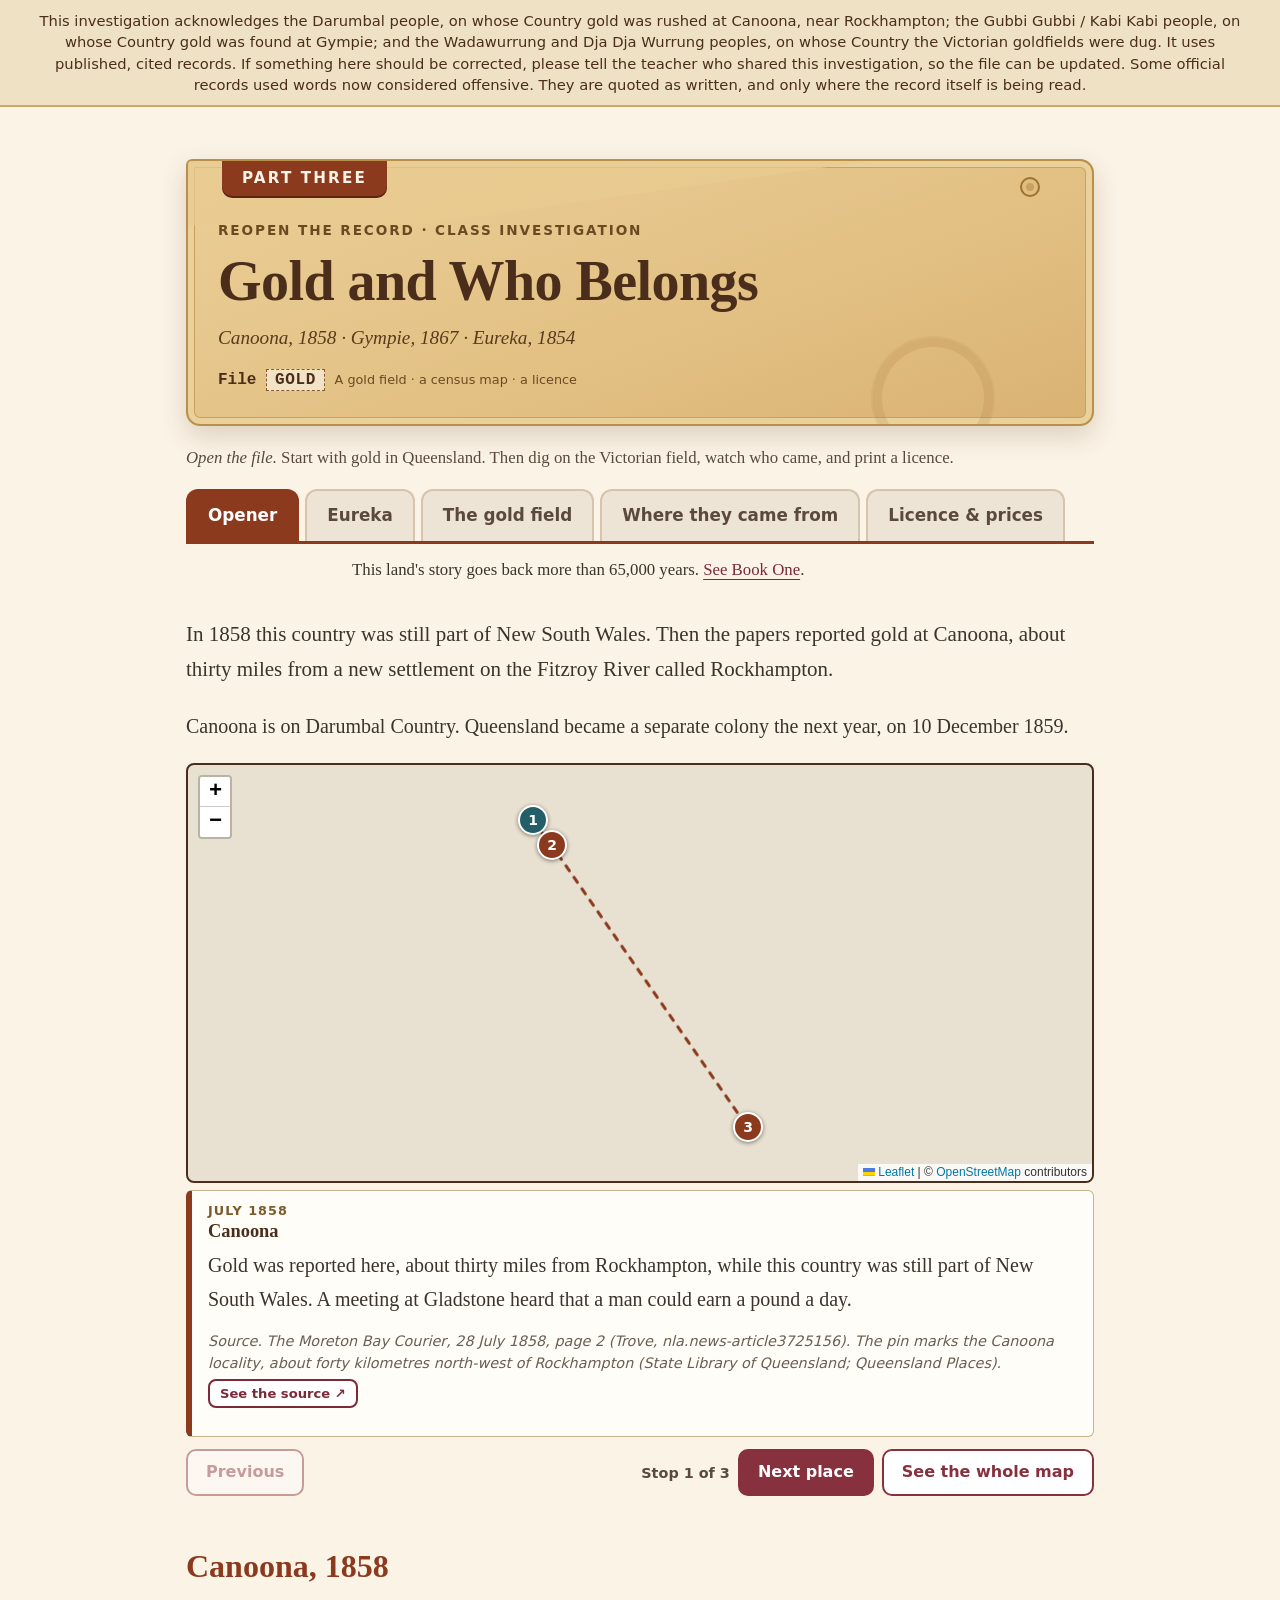
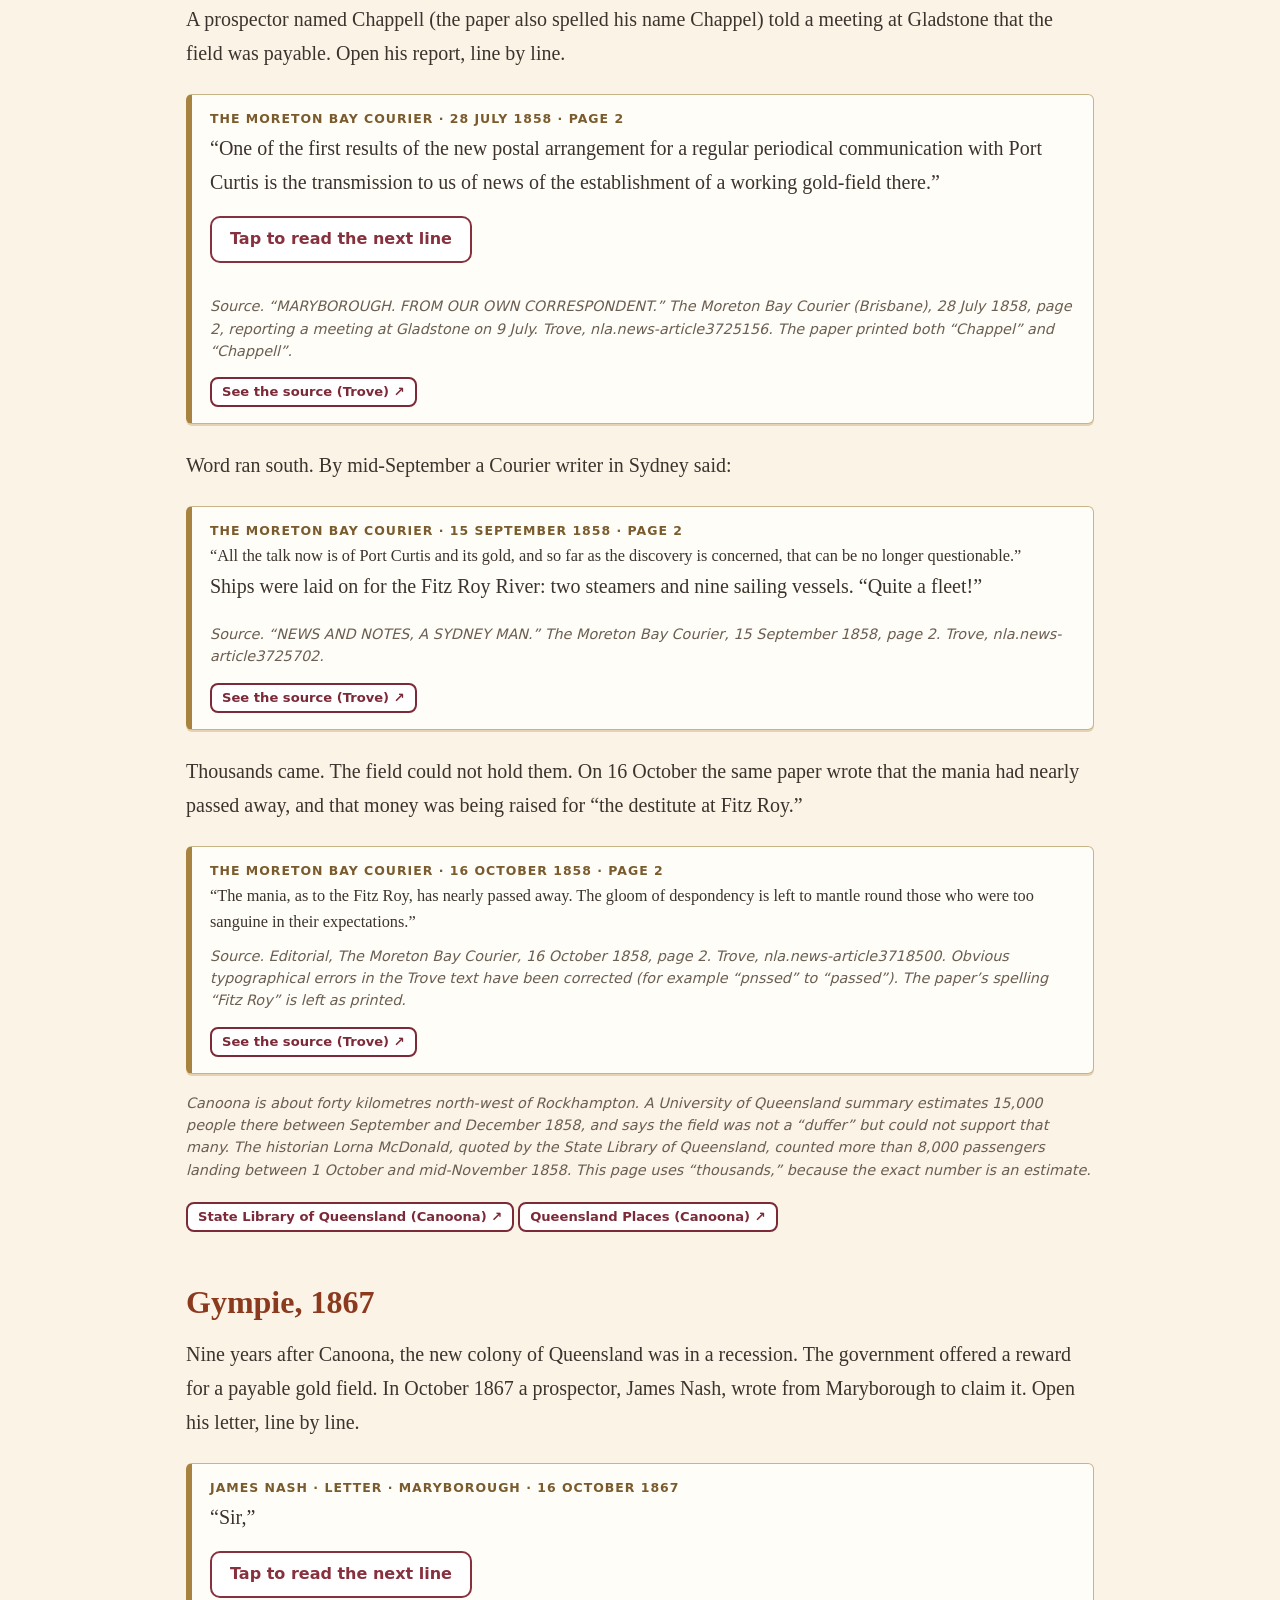
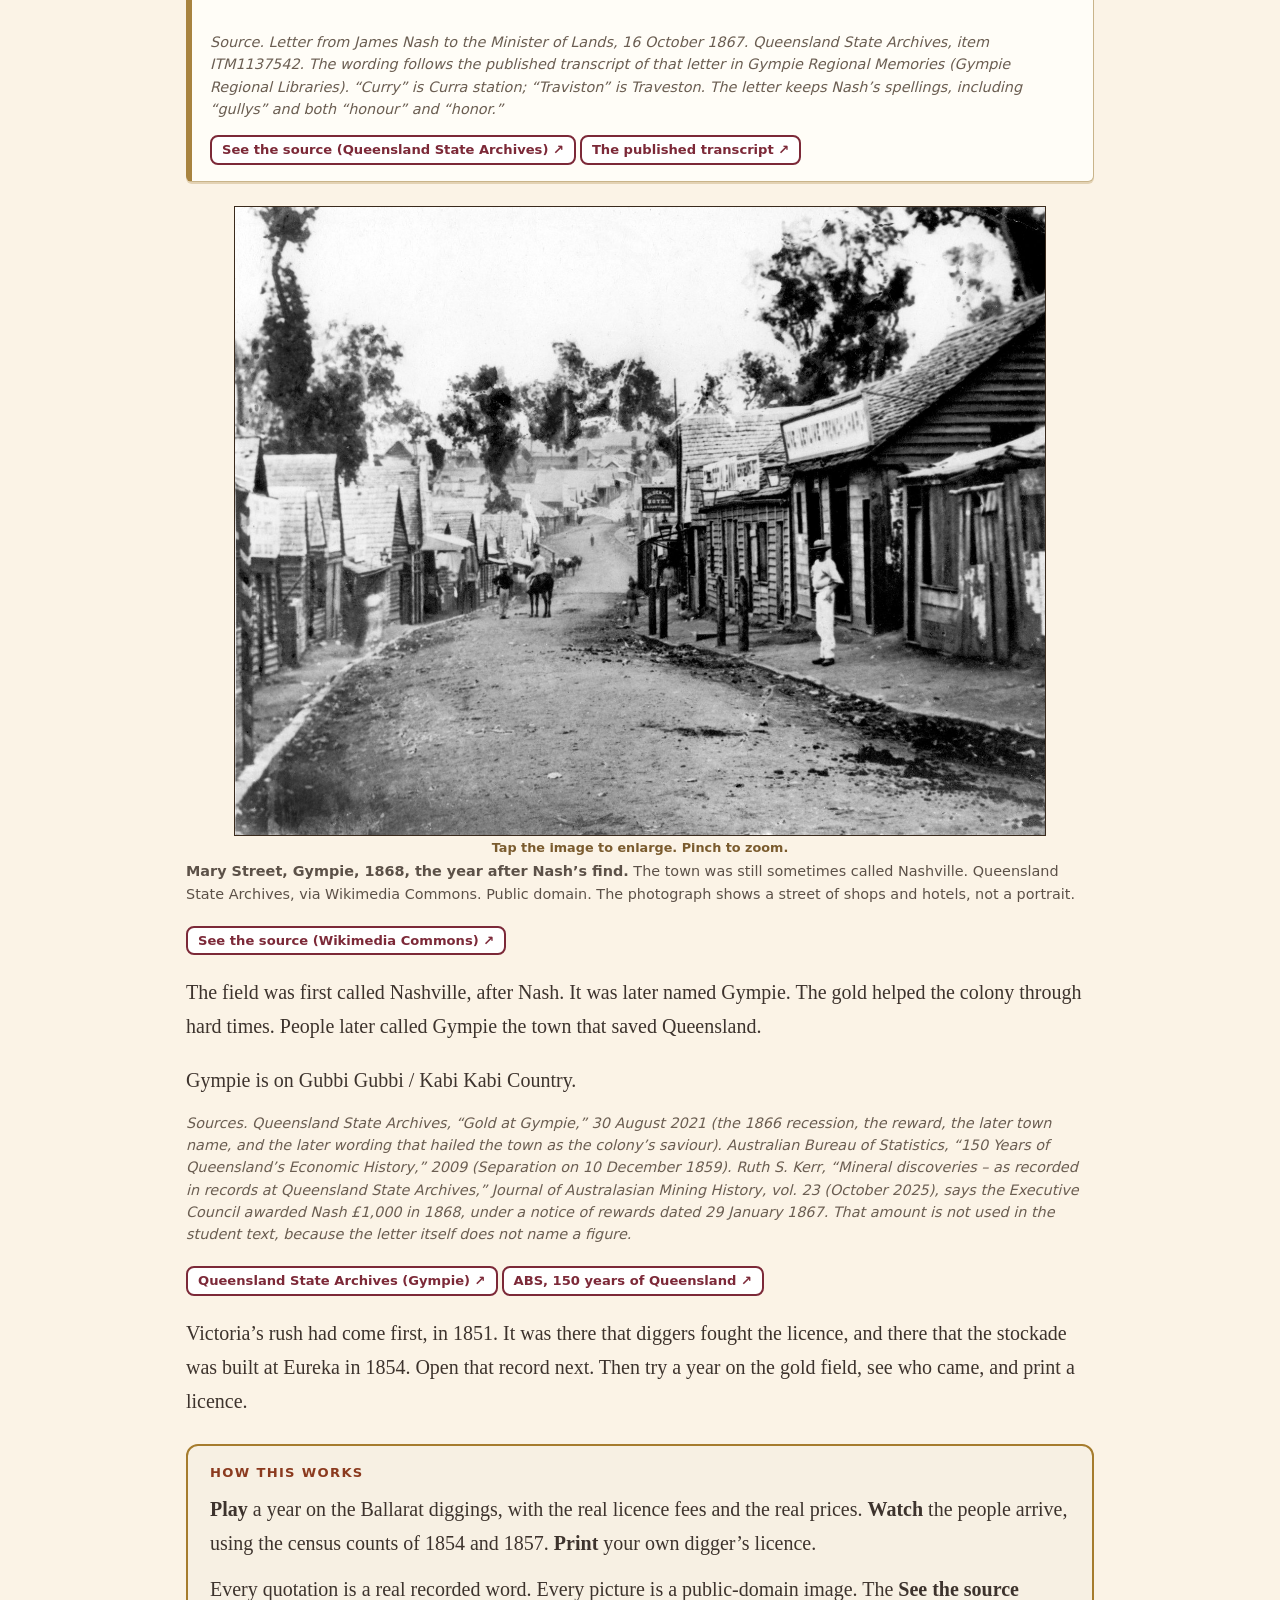
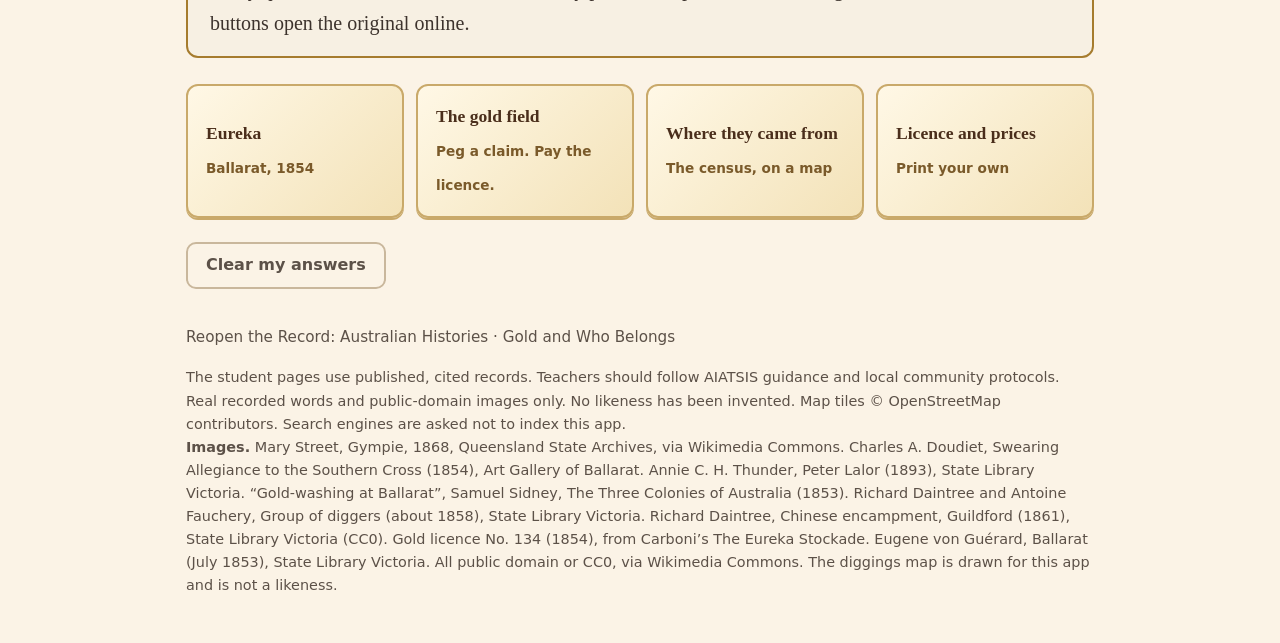
==== commit 860dca6f: "Bump the live file to V20261128b for publishing." ====
--- a/index.html
+++ b/index.html
@@ -6,12 +6,12 @@
 <title>Gold and Who Belongs · Reopen the Record: Australian Histories</title>
 <meta name="description" content="A class investigation: gold in Queensland at Canoona and Gympie, then Eureka, the Victorian gold field, the census map and the licence.">
 <meta name="robots" content="noindex, nofollow">
-<link rel="stylesheet" href="assets/style.css?v=20261128a">
-<link rel="stylesheet" href="assets/extra.css?v=20261128a">
+<link rel="stylesheet" href="assets/style.css?v=20261128b">
+<link rel="stylesheet" href="assets/extra.css?v=20261128b">
 <link rel="stylesheet" href="assets/vendor/leaflet/leaflet.css">
-<link rel="stylesheet" href="assets/claim.css?v=20261128a">
-<link rel="stylesheet" href="assets/gold.css?v=20261128a">
-  <link rel="stylesheet" href="assets/image-fit.css?v=20261128a">
+<link rel="stylesheet" href="assets/claim.css?v=20261128b">
+<link rel="stylesheet" href="assets/gold.css?v=20261128b">
+  <link rel="stylesheet" href="assets/image-fit.css?v=20261128b">
 </head>
 <body data-store="gold-who-belongs-v1" data-aliases='{"map": "arrivals", "eureka1854": "eureka", "prices": "licence"}' data-archived='{"inv1":"archive/index.html#inv1","inv2":"archive/index.html#inv2","inv3":"archive/index.html#inv3","inv4":"archive/index.html#inv4","timeline":"archive/index.html#timeline","words":"archive/index.html#words","explore":"archive/index.html#explore","lambing":"archive/index.html#inv1","coranderrk":"archive/index.html#inv2","torres":"archive/index.html#inv3","jandamarra":"archive/index.html#inv4"}'>
 <a class="skip" href="#main">Skip to the investigation</a>
@@ -275,8 +275,8 @@
 </div>
 <script>window.BONUS = {"routes": [{"id": "qld-disco", "stops": [{"name": "Canoona", "date": "July 1858", "ll": [-23.13, 150.3], "z": 8, "text": "Gold was reported here, about thirty miles from Rockhampton, while this country was still part of New South Wales. A meeting at Gladstone heard that a man could earn a pound a day.", "src": "The Moreton Bay Courier, 28 July 1858, page 2 (Trove, nla.news-article3725156). The pin marks the Canoona locality, about forty kilometres north-west of Rockhampton (State Library of Queensland; Queensland Places).", "url": "https://trove.nla.gov.au/newspaper/article/3725156"}, {"name": "Rockhampton", "date": "October 1858", "ll": [-23.378, 150.511], "z": 8, "text": "Thousands came north to the Fitz Roy. By mid-October the Courier wrote that the mania had nearly passed away, and that money was being raised for people left destitute.", "src": "The Moreton Bay Courier, 16 October 1858, page 2 (Trove, nla.news-article3718500).", "url": "https://trove.nla.gov.au/newspaper/article/3718500"}, {"name": "Gympie", "date": "October 1867", "ll": [-26.19, 152.666], "z": 8, "text": "James Nash wrote from Maryborough on 16 October 1867 to say he had found a gold field in the Wide Bay District, between Curra and Traveston, and to claim the government reward.", "src": "Letter from James Nash, 16 October 1867. Queensland State Archives, item ITM1137542.", "url": "https://www.archivessearch.qld.gov.au/items/ITM1137542"}]}], "places": [], "games": []}; window.GOLD = {"turns": [{"date": "October 1852", "fee": 360, "feeText": "A licence costs 30 shillings for one month, or half an ounce of gold.", "hunt": 0.3, "price": 768}, {"date": "December 1852", "fee": 360, "feeText": "A licence costs 30 shillings for one month.", "hunt": 0.3, "price": 768}, {"date": "March 1853", "fee": 360, "feeText": "A licence costs 30 shillings for one month.", "hunt": 0.3, "price": 768}, {"date": "June 1853", "fee": 360, "feeText": "A licence costs 30 shillings for one month.", "hunt": 0.3, "price": 768, "news": "At Bendigo and other diggings, diggers are signing a petition against the licence fee and the way it is collected. More than 5,000 sign it."}, {"date": "January 1854", "fee": 240, "feeText": "A new law: a licence now costs £1 for one month, or £8 for a year.", "hunt": 0.3, "price": 768, "news": "The fee is lower from December 1853. But a digger still has to carry his licence and show it whenever police ask."}, {"date": "May 1854", "fee": 240, "feeText": "A licence costs £1 for one month.", "hunt": 0.35, "price": 768}, {"date": "October 1854", "fee": 240, "feeText": "A licence costs £1 for one month.", "hunt": 0.6, "price": 768, "news": "The new Governor, Sir Charles Hotham, has ordered the police to check licences more often."}, {"date": "December 1854", "fee": 240, "feeText": "A licence costs £1 for one month.", "hunt": 0.5, "price": 768, "news": "On 29 November diggers burned their licences on Bakery Hill. On 30 November they swore an oath under the Southern Cross. Before dawn on Sunday 3 December, soldiers and police attacked the stockade at Eureka. See the Eureka tab."}, {"date": "July 1855", "fee": 240, "year": true, "feeText": "The licence is gone. A miner’s right costs £1 for a whole year, and a man who holds one can vote.", "hunt": 0, "price": 738, "news": "A duty of 2s 6d is now charged on every ounce of gold sent out of the colony. In this game the gold buyer pays you 2s 6d less an ounce."}], "places": [{"name": "Golden Point", "kind": "shallow", "x": 250, "y": 300, "blurb": "Close to the Yarrowee Creek, where the first rich gold at Ballarat was dug in 1851."}, {"name": "Canadian Gully", "kind": "shallow", "x": 420, "y": 345, "blurb": "A gully south-east of the creek, famous for big nuggets in 1853."}, {"name": "Bakery Hill", "kind": "shallow", "x": 330, "y": 200, "blurb": "A rise above the creek. The diggers held their big meetings here in 1854."}, {"name": "Eureka", "kind": "deep", "depth": 60, "x": 470, "y": 130, "blurb": "On the Eureka lead the gold lay deep, in an old buried creek bed."}, {"name": "Gravel Pits", "kind": "deep", "depth": 80, "x": 520, "y": 235, "blurb": "Deep ground near the Eureka. Shafts here went down a long way."}], "food": {"items": [["Flour, 25 lb at 1s 6d a pound", 450], ["Meat, 25 lb at 5d a pound", 125], ["Tea, 1 lb", 36], ["Sugar, 4 lb at 1s 6d", 72], ["Candles, 2 lb at 1s 6d", 36]], "total": 719}, "methods": [{"id": "pan", "name": "Tin dish", "text": "Wash the dirt by hand in a round dish. Cheap and slow."}, {"id": "cradle", "name": "Cradle", "text": "Rock a wooden box with a party of four. More dirt washed, but the gold is shared four ways."}, {"id": "shaft", "name": "Sink a shaft", "text": "Dig straight down to the old creek bed. Slow, and you may find nothing, but the deep gold was the richest."}], "start": {"money": 3600, "tools": 360}, "workdays": 26, "clacyWage": "Carters, carpenters, storemen, wheelwrights, butchers, shoemakers, &c., usually in the long run make a fortune quicker than the diggers themselves, and certainly with less hard work or risk of life. They can always get from one to two pounds a day without rations, whereas they may dig for weeks and get nothing.", "arrivals": {"flows": [{"name": "England", "color": "#b3412a", "n": {"1854": 97943, "1857": 148881}, "route": [[52.4, -1.5], [49.8, -5.5], [45, -12], [20, -24], [-8, -22], [-36, 16], [-42, 60], [-43, 110], [-40.5, 138], [-39.3, 143.6], [-38.35, 144.65], [-37.82, 144.96]], "note": "Includes people born in Cornwall. The census did not count Cornwall separately."}, {"name": "Ireland", "color": "#2f7d4a", "n": {"1854": 39728, "1857": 65264}, "route": [[53.2, -7.6], [51.3, -11], [44, -15], [20, -24], [-8, -22], [-36, 16], [-42, 60], [-43, 110], [-40.5, 138], [-39.3, 143.6], [-38.35, 144.65], [-37.82, 144.96]]}, {"name": "Scotland", "color": "#2a5d9c", "n": {"1854": 36044, "1857": 53798}, "route": [[56.6, -4.2], [57.5, -8], [52, -14], [44, -17], [20, -24], [-8, -22], [-36, 16], [-42, 60], [-43, 110], [-40.5, 138], [-39.3, 143.6], [-38.35, 144.65], [-37.82, 144.96]]}, {"name": "Wales", "color": "#c08a1e", "n": {"1854": 2326, "1857": 4576}, "route": [[52.3, -3.7], [51.5, -6], [45, -13], [20, -24], [-8, -22], [-36, 16], [-42, 60], [-43, 110], [-40.5, 138], [-39.3, 143.6], [-38.35, 144.65], [-37.82, 144.96]]}, {"name": "Germany", "color": "#555555", "n": {"1854": 3955, "1857": 7934}, "route": [[51.2, 10.4], [53.6, 9.0], [51, 1.5], [48.5, -6], [45, -12], [20, -24], [-8, -22], [-36, 16], [-42, 60], [-43, 110], [-40.5, 138], [-39.3, 143.6], [-38.35, 144.65], [-37.82, 144.96]]}, {"name": "France", "color": "#6a4c93", "n": {"1854": 909, "1857": 1426}, "route": [[46.6, 2.4], [47.2, -4.5], [45, -12], [20, -24], [-8, -22], [-36, 16], [-42, 60], [-43, 110], [-40.5, 138], [-39.3, 143.6], [-38.35, 144.65], [-37.82, 144.96]]}, {"name": "United States", "color": "#1f8a8a", "n": {"1854": 2761, "1857": 2950}, "route": [[37.8, 237.6], [22, 215], [0, 197], [-22, 182], [-36, 162], [-39, 150], [-37.82, 144.96]]}, {"name": "China", "color": "#c62f3e", "n": {"1854": 2341, "1857": 25424}, "route": [[23.1, 113.3], [16, 118], [4, 132], [-8, 150], [-22, 156], [-36, 152], [-37.82, 144.96]], "note": "In 1857, 25,421 of the 25,424 people born in China were men. The census counted 3 women."}, {"name": "Other Australian colonies", "color": "#8a6d3b", "n": {"1854": 11237, "1857": 16880}, "routes": [[[-33.87, 151.21], [-36.5, 150.8], [-39, 147.5], [-37.82, 144.96]], [[-34.93, 138.6], [-35.9, 137.6], [-38.6, 140.5], [-39.2, 143.5], [-38.35, 144.65], [-37.82, 144.96]], [[-42.88, 147.33], [-41, 146.5], [-39.2, 145.3], [-37.82, 144.96]]]}, {"name": "Born in Victoria", "color": "#4a2e1b", "n": {"1854": 29996, "1857": 67109}, "showZero": true}], "melbourne": [-37.82, 144.96], "perDot": 3000, "max": 148881, "total": {"1854": 236798, "1857": 409038}, "totalNote": {"1854": "Census of 26 April 1854.", "1857": "Census of 29 March 1857. The table’s total says: “exclusive of roving Aborigines”."}, "src": {"1854": "Census of Victoria, 1854, Part VI, Table II, total of Victoria (including the estimate for the travelling population). Historical Census and Colonial Data Archive.", "1857": "Census of Victoria, 1857, Part VI, Birth-places of the People, Table I. Historical Census and Colonial Data Archive."}, "notes": [{"name": "Cornwall", "ll": [50.3, -5.0], "text": "The census did not count Cornwall separately. People born in Cornwall are inside the England figure."}], "robe": {"route": [[-37.16, 139.76], [-37.38, 140.84], [-37.58, 141.4], [-37.74, 142.02], [-37.28, 142.93], [-37.56, 143.85]], "stops": [{"name": "Robe · Guichen Bay", "ll": [-37.16, 139.76]}, {"name": "Penola", "ll": [-37.38, 140.84]}, {"name": "Hamilton", "ll": [-37.74, 142.02]}, {"name": "Ararat", "ll": [-37.28, 142.93]}, {"name": "Ballarat", "ll": [-37.56, 143.85]}], "text": "The walk from Robe, 1857. Chinese passengers landed at Guichen Bay in South Australia and walked hundreds of kilometres to the Victorian goldfields. The line is approximate: walkers used more than one track."}}, "licence": {"1852": {}, "1854": {}}};</script>
 <script src="assets/vendor/leaflet/leaflet.js"></script>
-<script src="assets/bonus.js?v=20261128a"></script>
-<script src="assets/gold.js?v=20261128a"></script>
-<script src="assets/app.js?v=20261128a"></script>
+<script src="assets/bonus.js?v=20261128b"></script>
+<script src="assets/gold.js?v=20261128b"></script>
+<script src="assets/app.js?v=20261128b"></script>
 </body>
 </html>
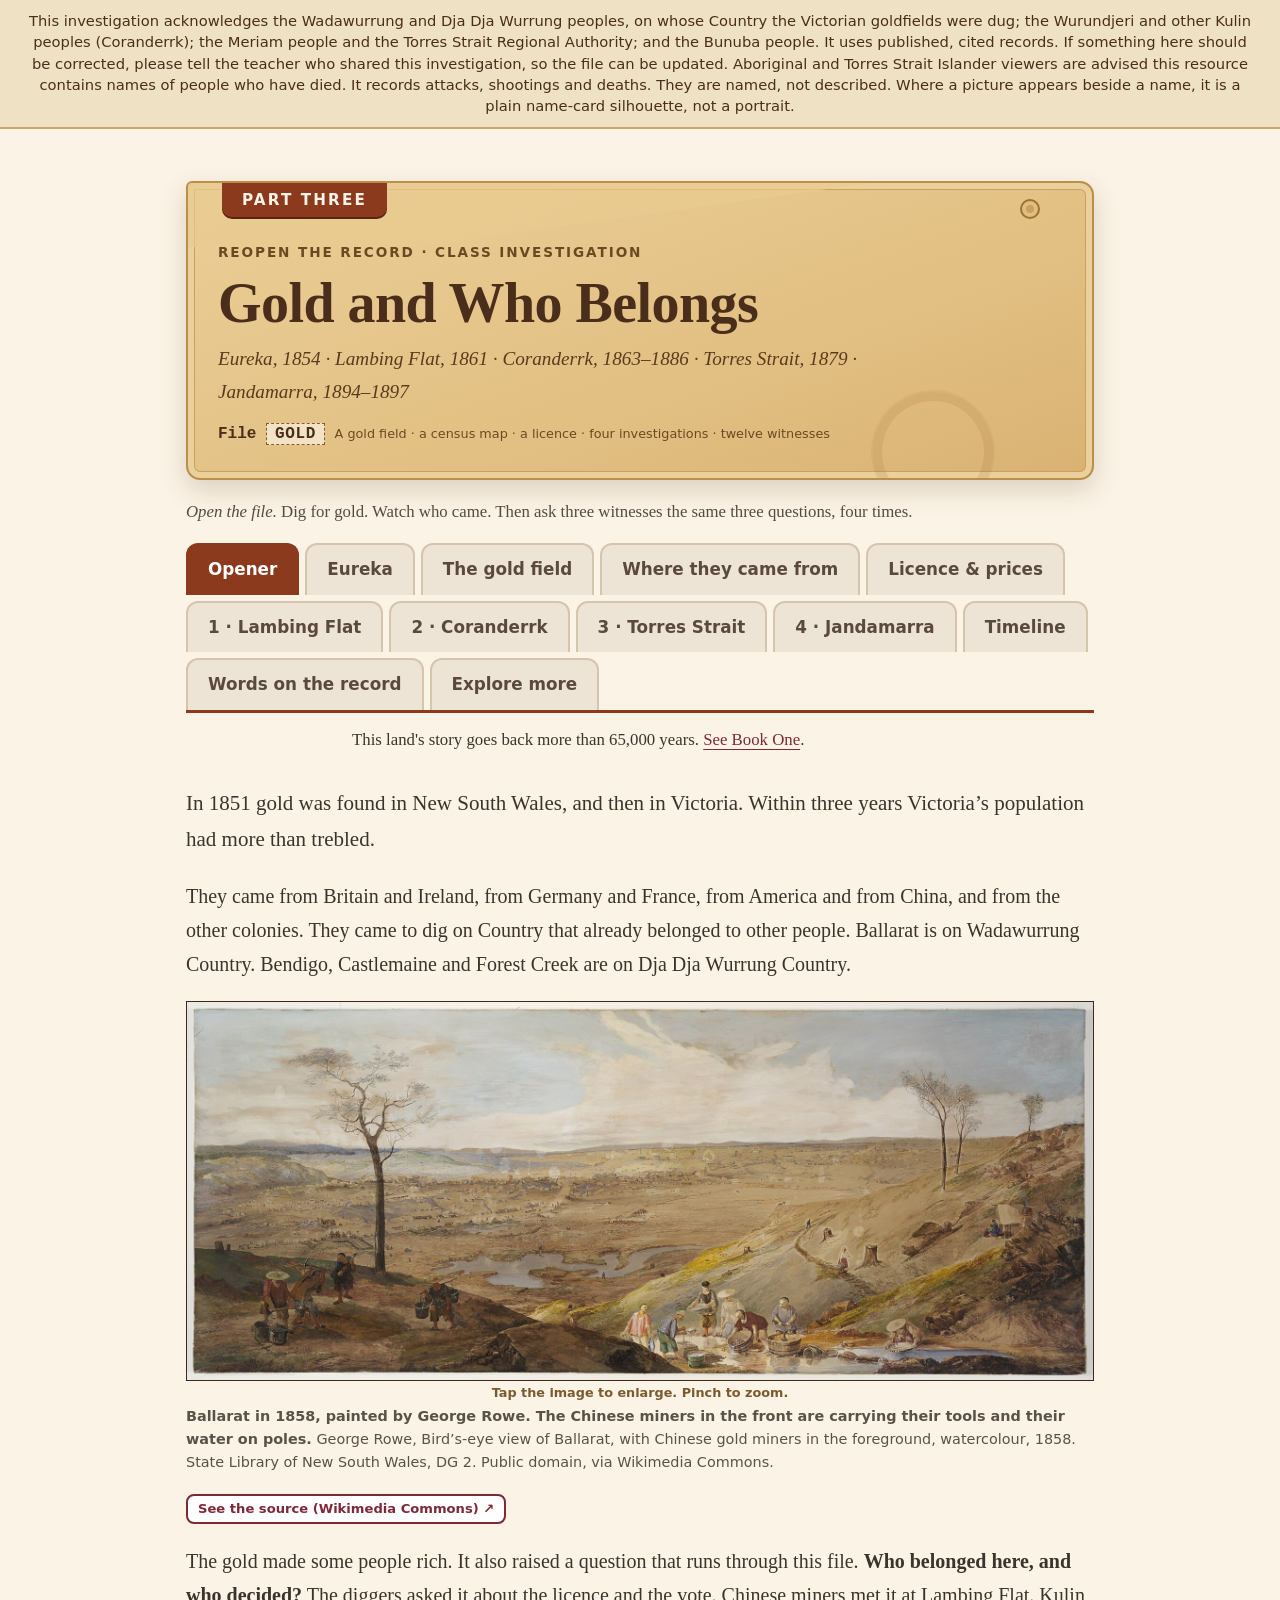
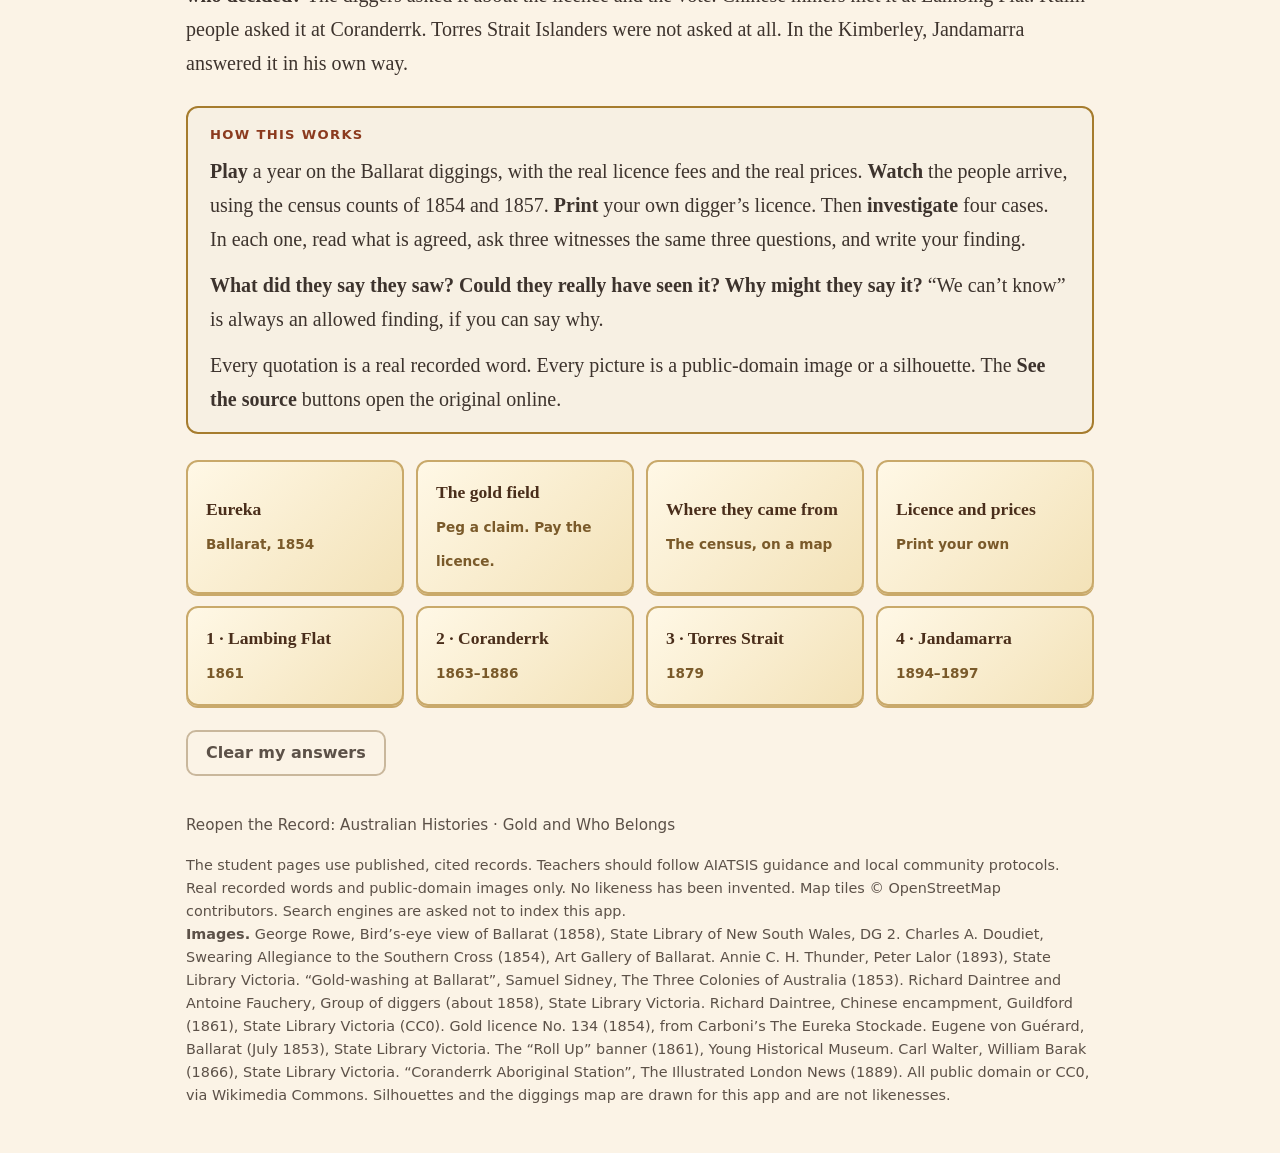
==== commit 08628b6f: "Revert "Strip the live file to five sections and open with Queensland gold." This reverts commit df8" ====
--- a/index.html
+++ b/index.html
@@ -4,18 +4,18 @@
 <meta charset="utf-8">
 <meta name="viewport" content="width=device-width,initial-scale=1">
 <title>Gold and Who Belongs · Reopen the Record: Australian Histories</title>
-<meta name="description" content="A class investigation: gold in Queensland at Canoona and Gympie, then Eureka, the Victorian gold field, the census map and the licence.">
+<meta name="description" content="A class investigation: the Victorian gold rush, Eureka, Lambing Flat, Coranderrk, Torres Strait and Jandamarra.">
 <meta name="robots" content="noindex, nofollow">
-<link rel="stylesheet" href="assets/style.css?v=20261128b">
-<link rel="stylesheet" href="assets/extra.css?v=20261128b">
+<link rel="stylesheet" href="assets/style.css?v=20261127a">
+<link rel="stylesheet" href="assets/extra.css?v=20261127a">
 <link rel="stylesheet" href="assets/vendor/leaflet/leaflet.css">
-<link rel="stylesheet" href="assets/claim.css?v=20261128b">
-<link rel="stylesheet" href="assets/gold.css?v=20261128b">
-  <link rel="stylesheet" href="assets/image-fit.css?v=20261128b">
+<link rel="stylesheet" href="assets/claim.css?v=20261127a">
+<link rel="stylesheet" href="assets/gold.css?v=20261127a">
+  <link rel="stylesheet" href="assets/image-fit.css?v=20261127a">
 </head>
-<body data-store="gold-who-belongs-v1" data-aliases='{"map": "arrivals", "eureka1854": "eureka", "prices": "licence"}' data-archived='{"inv1":"archive/index.html#inv1","inv2":"archive/index.html#inv2","inv3":"archive/index.html#inv3","inv4":"archive/index.html#inv4","timeline":"archive/index.html#timeline","words":"archive/index.html#words","explore":"archive/index.html#explore","lambing":"archive/index.html#inv1","coranderrk":"archive/index.html#inv2","torres":"archive/index.html#inv3","jandamarra":"archive/index.html#inv4"}'>
+<body data-store="gold-who-belongs-v1" data-aliases='{"map": "arrivals", "eureka1854": "eureka", "lambing": "inv1", "coranderrk": "inv2", "torres": "inv3", "jandamarra": "inv4", "prices": "licence"}'>
 <a class="skip" href="#main">Skip to the investigation</a>
-<div class="banner" role="note">This investigation acknowledges the Darumbal people, on whose Country gold was rushed at Canoona, near Rockhampton; the Gubbi Gubbi / Kabi Kabi people, on whose Country gold was found at Gympie; and the Wadawurrung and Dja Dja Wurrung peoples, on whose Country the Victorian goldfields were dug. It uses published, cited records. If something here should be corrected, please tell the teacher who shared this investigation, so the file can be updated. Some official records used words now considered offensive. They are quoted as written, and only where the record itself is being read.</div>
+<div class="banner" role="note">This investigation acknowledges the Wadawurrung and Dja Dja Wurrung peoples, on whose Country the Victorian goldfields were dug; the Wurundjeri and other Kulin peoples (Coranderrk); the Meriam people and the Torres Strait Regional Authority; and the Bunuba people. It uses published, cited records. If something here should be corrected, please tell the teacher who shared this investigation, so the file can be updated. Aboriginal and Torres Strait Islander viewers are advised this resource contains names of people who have died. It records attacks, shootings and deaths. They are named, not described. Where a picture appears beside a name, it is a plain name-card silhouette, not a portrait.</div>
 <header class="wrap top">
   <div class="envelope">
     <div class="folder-tab">Part Three</div>
@@ -23,80 +23,34 @@
     <div class="env-inner">
       <p class="env-eyebrow">Reopen the Record · Class investigation</p>
       <h1>Gold and Who Belongs</h1>
-      <p class="env-sub">Canoona, 1858 · Gympie, 1867 · Eureka, 1854</p>
-      <p class="env-case">File <span>GOLD</span> <small>A gold field · a census map · a licence</small></p>
+      <p class="env-sub">Eureka, 1854 · Lambing Flat, 1861 · Coranderrk, 1863–1886 · Torres Strait, 1879 · Jandamarra, 1894–1897</p>
+      <p class="env-case">File <span>GOLD</span> <small>A gold field · a census map · a licence · four investigations · twelve witnesses</small></p>
     </div>
   </div>
-  <p class="open-line"><em>Open the file.</em> Start with gold in Queensland. Then dig on the Victorian field, watch who came, and print a licence.</p>
-  <nav class="tabs" role="tablist" aria-label="Sections"><button role="tab" id="tab-opener" aria-controls="opener" aria-selected="true" data-tab="opener">Opener</button><button role="tab" id="tab-eureka" aria-controls="eureka" aria-selected="false" data-tab="eureka">Eureka</button><button role="tab" id="tab-game" aria-controls="game" aria-selected="false" data-tab="game">The gold field</button><button role="tab" id="tab-arrivals" aria-controls="arrivals" aria-selected="false" data-tab="arrivals">Where they came from</button><button role="tab" id="tab-licence" aria-controls="licence" aria-selected="false" data-tab="licence">Licence &amp; prices</button>
+  <p class="open-line"><em>Open the file.</em> Dig for gold. Watch who came. Then ask three witnesses the same three questions, four times.</p>
+  <nav class="tabs" role="tablist" aria-label="Sections"><button role="tab" id="tab-opener" aria-controls="opener" aria-selected="true" data-tab="opener">Opener</button><button role="tab" id="tab-eureka" aria-controls="eureka" aria-selected="false" data-tab="eureka">Eureka</button><button role="tab" id="tab-game" aria-controls="game" aria-selected="false" data-tab="game">The gold field</button><button role="tab" id="tab-arrivals" aria-controls="arrivals" aria-selected="false" data-tab="arrivals">Where they came from</button><button role="tab" id="tab-licence" aria-controls="licence" aria-selected="false" data-tab="licence">Licence &amp; prices</button><button role="tab" id="tab-inv1" aria-controls="inv1" aria-selected="false" data-tab="inv1">1 · Lambing Flat</button><button role="tab" id="tab-inv2" aria-controls="inv2" aria-selected="false" data-tab="inv2">2 · Coranderrk</button><button role="tab" id="tab-inv3" aria-controls="inv3" aria-selected="false" data-tab="inv3">3 · Torres Strait</button><button role="tab" id="tab-inv4" aria-controls="inv4" aria-selected="false" data-tab="inv4">4 · Jandamarra</button><button role="tab" id="tab-timeline" aria-controls="timeline" aria-selected="false" data-tab="timeline">Timeline</button><button role="tab" id="tab-words" aria-controls="words" aria-selected="false" data-tab="words">Words on the record</button><button role="tab" id="tab-explore" aria-controls="explore" aria-selected="false" data-tab="explore">Explore more</button>
   </nav>
   <p class="book-one-link">This land's story goes back more than 65,000 years. <a href="https://robmac10.github.io/the-story-contents/book-one/">See Book One</a>.</p>
 </header>
 <main id="main" class="wrap">
 <section id="opener" role="tabpanel" aria-labelledby="tab-opener" class="panel active">
-<div id="archive-note" class="box" hidden role="status"><p class="label">This section has moved</p><p>The section you asked for is no longer in the live file. It has been kept, not deleted. <a id="archive-link" href="archive/index.html">Open the archive</a>.</p></div>
-<p class="lead">In 1858 this country was still part of New South Wales. Then the papers reported gold at Canoona, about thirty miles from a new settlement on the Fitzroy River called Rockhampton.</p>
-<p>Canoona is on Darumbal Country. Queensland became a separate colony the next year, on 10 December 1859.</p>
-<div class="route" id="qld-disco">
-<div class="map" role="img" aria-label="Map of Canoona, near Rockhampton, and Gympie."></div>
-<div class="stop-card" aria-live="polite"></div>
-<p class="map-bar"><button type="button" class="btn alt prev">Previous</button> <span class="stop-count"></span> <button type="button" class="btn next-stop">Next place</button> <button type="button" class="btn alt whole">See the whole map</button></p>
-</div>
-<h2>Canoona, 1858</h2>
-<p>A prospector named Chappell (the paper also spelled his name Chappel) told a meeting at Gladstone that the field was payable. Open his report, line by line.</p>
-<div class="doc-reveal exhibit" data-doc="canoona-1858">
-<p class="kick">The Moreton Bay Courier · 28 July 1858 · page 2</p>
-<div class="doc-lines">
-<p class="doc-line">“One of the first results of the new postal arrangement for a regular periodical communication with Port Curtis is the transmission to us of news of the establishment of a working gold-field there.”</p>
-<p class="doc-line">At a meeting in Gladstone on 9 July, Mr Chappell “described the field as about seven miles from the Fitzroy River and 30 miles from Rockhampton.”</p>
-<p class="doc-line">He said he had “proved a paying gold field to exist, on which any man not afraid of work could earn his pound a day.”</p>
-</div>
-<p><button type="button" class="btn alt doc-next">Tap to read the next line</button></p>
-<p class="src">Source. “MARYBOROUGH. FROM OUR OWN CORRESPONDENT.” <cite>The Moreton Bay Courier</cite> (Brisbane), 28 July 1858, page 2, reporting a meeting at Gladstone on 9 July. Trove, nla.news-article3725156. The paper printed both “Chappel” and “Chappell”.</p>
-<p class="src-btns"><a class="src-btn" href="https://trove.nla.gov.au/newspaper/article/3725156" target="_blank" rel="noopener">See the source (Trove) ↗</a></p>
-</div>
-<p>Word ran south. By mid-September a Courier writer in Sydney said:</p>
-<div class="exhibit"><p class="kick">The Moreton Bay Courier · 15 September 1858 · page 2</p><blockquote>“All the talk now is of Port Curtis and its gold, and so far as the discovery is concerned, that can be no longer questionable.”</blockquote>
-<p>Ships were laid on for the Fitz Roy River: two steamers and nine sailing vessels. “Quite a fleet!”</p>
-<p class="src">Source. “NEWS AND NOTES, A SYDNEY MAN.” <cite>The Moreton Bay Courier</cite>, 15 September 1858, page 2. Trove, nla.news-article3725702.</p>
-<p class="src-btns"><a class="src-btn" href="https://trove.nla.gov.au/newspaper/article/3725702" target="_blank" rel="noopener">See the source (Trove) ↗</a></p></div>
-<p>Thousands came. The field could not hold them. On 16 October the same paper wrote that the mania had nearly passed away, and that money was being raised for “the destitute at Fitz Roy.”</p>
-<div class="exhibit"><p class="kick">The Moreton Bay Courier · 16 October 1858 · page 2</p><blockquote>“The mania, as to the Fitz Roy, has nearly passed away. The gloom of despondency is left to mantle round those who were too sanguine in their expectations.”</blockquote>
-<p class="src">Source. Editorial, <cite>The Moreton Bay Courier</cite>, 16 October 1858, page 2. Trove, nla.news-article3718500. Obvious typographical errors in the Trove text have been corrected (for example “pnssed” to “passed”). The paper’s spelling “Fitz Roy” is left as printed.</p>
-<p class="src-btns"><a class="src-btn" href="https://trove.nla.gov.au/newspaper/article/3718500" target="_blank" rel="noopener">See the source (Trove) ↗</a></p></div>
-<p class="src">Canoona is about forty kilometres north-west of Rockhampton. A University of Queensland summary estimates 15,000 people there between September and December 1858, and says the field was not a “duffer” but could not support that many. The historian Lorna McDonald, quoted by the State Library of Queensland, counted more than 8,000 passengers landing between 1 October and mid-November 1858. This page uses “thousands,” because the exact number is an estimate.</p>
-<p class="src-btns"><a class="src-btn" href="https://www.slq.qld.gov.au/blog/gold-fever-canoona-delusion-near-rockhampton" target="_blank" rel="noopener">State Library of Queensland (Canoona) ↗</a><a class="src-btn" href="https://queenslandplaces.com.au/canoona" target="_blank" rel="noopener">Queensland Places (Canoona) ↗</a></p>
-<h2>Gympie, 1867</h2>
-<p>Nine years after Canoona, the new colony of Queensland was in a recession. The government offered a reward for a payable gold field. In October 1867 a prospector, James Nash, wrote from Maryborough to claim it. Open his letter, line by line.</p>
-<div class="doc-reveal exhibit plate" data-doc="nash-1867">
-<p class="kick">James Nash · letter · Maryborough · 16 October 1867</p>
-<div class="doc-lines">
-<p class="doc-line">“Sir,”</p>
-<p class="doc-line">“I do myself the honour to inform you that I have found a gold field in the Wide Bay District.”</p>
-<p class="doc-line">“It is situated between Curry &amp; Traviston about 50 miles from Maryborough.”</p>
-<p class="doc-line">“I have proven several gullys and feel sure there is profitable employment for a large number of miners and I hereby claim the reward offered for the discovery of gold fields by the government.”</p>
-<p class="doc-line">“I have the honor to be your obedient servant.”</p>
-<p class="doc-line letter-sign">James Nash</p>
-</div>
-<p><button type="button" class="btn alt doc-next">Tap to read the next line</button></p>
-<p class="src">Source. Letter from James Nash to the Minister of Lands, 16 October 1867. Queensland State Archives, item ITM1137542. The wording follows the published transcript of that letter in Gympie Regional Memories (Gympie Regional Libraries). “Curry” is Curra station; “Traviston” is Traveston. The letter keeps Nash’s spellings, including “gullys” and both “honour” and “honor.”</p>
-<p class="src-btns"><a class="src-btn" href="https://www.archivessearch.qld.gov.au/items/ITM1137542" target="_blank" rel="noopener">See the source (Queensland State Archives) ↗</a><a class="src-btn" href="https://gympieregionalmemories.com/2022/05/12/gold-discovered-in-gympie/" target="_blank" rel="noopener">The published transcript ↗</a></p>
-</div>
-<button type="button" class="zoom" data-full="assets/img/gympie-mary-street-1868.jpg"><img src="assets/img/gympie-mary-street-1868.jpg" alt="A dirt street of timber shops and hotels in Gympie in 1868, with a man standing on a verandah and a rider in the road." loading="lazy"></button>
-<p class="zoom-hint">Tap the image to enlarge. Pinch to zoom.</p>
-<p class="note"><strong>Mary Street, Gympie, 1868, the year after Nash’s find.</strong> The town was still sometimes called Nashville. Queensland State Archives, via Wikimedia Commons. Public domain. The photograph shows a street of shops and hotels, not a portrait.</p>
-<p class="src-btns"><a class="src-btn" href="https://commons.wikimedia.org/wiki/File:Main_Street,_Gympie,_1868.jpg" target="_blank" rel="noopener">See the source (Wikimedia Commons) ↗</a></p>
-<p>The field was first called Nashville, after Nash. It was later named Gympie. The gold helped the colony through hard times. People later called Gympie the town that saved Queensland.</p>
-<p>Gympie is on Gubbi Gubbi / Kabi Kabi Country.</p>
-<p class="src">Sources. Queensland State Archives, “Gold at Gympie,” 30 August 2021 (the 1866 recession, the reward, the later town name, and the later wording that hailed the town as the colony’s saviour). Australian Bureau of Statistics, “150 Years of Queensland’s Economic History,” 2009 (Separation on 10 December 1859). Ruth S. Kerr, “Mineral discoveries – as recorded in records at Queensland State Archives,” Journal of Australasian Mining History, vol. 23 (October 2025), says the Executive Council awarded Nash £1,000 in 1868, under a notice of rewards dated 29 January 1867. That amount is not used in the student text, because the letter itself does not name a figure.</p>
-<p class="src-btns"><a class="src-btn" href="https://blogs.archives.qld.gov.au/2021/08/30/gold-at-gympie/" target="_blank" rel="noopener">Queensland State Archives (Gympie) ↗</a><a class="src-btn" href="https://www.abs.gov.au/ausstats/abs@.nsf/Previousproducts/1318.3Feature%20Article14Feb%202009?issue=Feb+2009&amp;num=&amp;opendocument=&amp;prodno=1318.3&amp;tabname=Summary&amp;view=" target="_blank" rel="noopener">ABS, 150 years of Queensland ↗</a></p>
-<p>Victoria’s rush had come first, in 1851. It was there that diggers fought the licence, and there that the stockade was built at Eureka in 1854. Open that record next. Then try a year on the gold field, see who came, and print a licence.</p>
-<div class="box"><p class="label">How this works</p><p><strong>Play</strong> a year on the Ballarat diggings, with the real licence fees and the real prices. <strong>Watch</strong> the people arrive, using the census counts of 1854 and 1857. <strong>Print</strong> your own digger’s licence.</p><p>Every quotation is a real recorded word. Every picture is a public-domain image. The <strong>See the source</strong> buttons open the original online.</p></div>
+
+<p class="lead">In 1851 gold was found in New South Wales, and then in Victoria. Within three years Victoria’s population had more than trebled.</p>
+<p>They came from Britain and Ireland, from Germany and France, from America and from China, and from the other colonies. They came to dig on Country that already belonged to other people. Ballarat is on Wadawurrung Country. Bendigo, Castlemaine and Forest Creek are on Dja Dja Wurrung Country.</p>
+<button type="button" class="zoom" data-full="assets/img/ballarat-rowe-1858.jpg"><img src="assets/img/ballarat-rowe-1858.jpg" alt="Watercolour of the Ballarat diggings in 1858: tents, shafts and mounds of earth across a valley, with Chinese miners in the foreground." loading="lazy"></button>
+<p class="zoom-hint">Tap the image to enlarge. Pinch to zoom.</p>
+<p class="note"><strong>Ballarat in 1858, painted by George Rowe. The Chinese miners in the front are carrying their tools and their water on poles.</strong> George Rowe, Bird’s-eye view of Ballarat, with Chinese gold miners in the foreground, watercolour, 1858. State Library of New South Wales, DG 2. Public domain, via Wikimedia Commons.</p><p class="src-btns"><a class="src-btn" href="https://commons.wikimedia.org/wiki/File:Ballarat_George_Rowe_SLNSW_FL4317605.jpg" target="_blank" rel="noopener">See the source (Wikimedia Commons) ↗</a></p>
+<p>The gold made some people rich. It also raised a question that runs through this file. <strong>Who belonged here, and who decided?</strong> The diggers asked it about the licence and the vote. Chinese miners met it at Lambing Flat. Kulin people asked it at Coranderrk. Torres Strait Islanders were not asked at all. In the Kimberley, Jandamarra answered it in his own way.</p>
+<div class="box"><p class="label">How this works</p><p><strong>Play</strong> a year on the Ballarat diggings, with the real licence fees and the real prices. <strong>Watch</strong> the people arrive, using the census counts of 1854 and 1857. <strong>Print</strong> your own digger’s licence. Then <strong>investigate</strong> four cases. In each one, read what is agreed, ask three witnesses the same three questions, and write your finding.</p><p><strong>What did they say they saw? Could they really have seen it? Why might they say it?</strong> “We can’t know” is always an allowed finding, if you can say why.</p><p>Every quotation is a real recorded word. Every picture is a public-domain image or a silhouette. The <strong>See the source</strong> buttons open the original online.</p></div>
 <div class="gold-grid">
 <button type="button" class="gold-tile" data-goto="eureka"><strong>Eureka</strong><span>Ballarat, 1854</span></button>
 <button type="button" class="gold-tile" data-goto="game"><strong>The gold field</strong><span>Peg a claim. Pay the licence.</span></button>
 <button type="button" class="gold-tile" data-goto="arrivals"><strong>Where they came from</strong><span>The census, on a map</span></button>
 <button type="button" class="gold-tile" data-goto="licence"><strong>Licence and prices</strong><span>Print your own</span></button>
+<button type="button" class="gold-tile" data-goto="inv1"><strong>1 · Lambing Flat</strong><span>1861</span></button>
+<button type="button" class="gold-tile" data-goto="inv2"><strong>2 · Coranderrk</strong><span>1863–1886</span></button>
+<button type="button" class="gold-tile" data-goto="inv3"><strong>3 · Torres Strait</strong><span>1879</span></button>
+<button type="button" class="gold-tile" data-goto="inv4"><strong>4 · Jandamarra</strong><span>1894–1897</span></button>
 </div>
 </section>
 <section id="eureka" role="tabpanel" aria-labelledby="tab-eureka" class="panel">
@@ -258,8 +212,302 @@
 <button type="button" class="zoom" data-full="assets/img/ballarat-vonguerard-1853.jpg"><img src="assets/img/ballarat-vonguerard-1853.jpg" alt="Pencil drawing of tents and huts among tall trees, with felled logs in the foreground." loading="lazy"></button>
 <p class="zoom-hint">Tap the image to enlarge. Pinch to zoom.</p>
 <p class="note"><strong>The Ballarat diggings in July 1853, drawn by Eugene von Guérard.</strong> Eugene von Guérard, Ballarat 29, 30 July 1853, pencil drawing. State Library Victoria. Public domain, via Wikimedia Commons.</p><p class="src-btns"><a class="src-btn" href="https://commons.wikimedia.org/wiki/File:Ballarat_29,_30_July_1853.jpeg" target="_blank" rel="noopener">See the source (Wikimedia Commons) ↗</a></p>
-<div class="box"><p class="label">Looking back</p><p>You have now opened the gold field, the census map and the licence. They belong to the Victorian rush that came first. Compare them with what the Queensland records in the opener show.</p></div>
-<p class="inv-nav"><button type="button" class="btn big" data-goto="opener">Back to the opener</button></p>
+<p class="inv-nav"><button type="button" class="btn big" data-goto="inv1">Next: investigation 1</button></p>
+</section>
+<section id="inv1" role="tabpanel" aria-labelledby="tab-inv1" class="panel">
+<p class="eyebrow">Investigation 1</p><h2>Lambing Flat, 1861</h2><p class="inv-q">What happened on 30 June 1861, and how many people took part?</p>
+<h3>What is agreed</h3>
+<ul><li>Lambing Flat was a goldfield in New South Wales, on the Burrangong diggings, where the town of Young is now.</li><li>In 1860 and 1861 crowds of white miners attacked the Chinese miners’ camps there several times and drove them off the field.</li><li>The worst attack was on Sunday 30 June 1861. The crowd marched with a band, behind a banner painted on a tent flap: “Roll up, Roll up, No Chinese”.</li><li>Police and soldiers were sent. Some of the miners were put on trial. Most were let go. Two were sent to gaol.</li><li>In 1862 the government’s commissioner, William Campbell, reported on the Chinese miners’ claims for what they had lost. About £4,240 was paid on 706 of the 1,568 claims.</li><li>Later in 1861 the New South Wales Parliament passed a law charging ten pounds for each Chinese man who arrived.</li></ul>
+<button type="button" class="zoom" data-full="assets/img/rollup-banner.jpg"><img src="assets/img/rollup-banner.jpg" alt="A painted canvas banner with a cross of stars and the words Roll up, Roll up, No Chinese." loading="lazy"></button>
+<p class="zoom-hint">Tap the image to enlarge. Pinch to zoom.</p>
+<p class="note"><strong>The banner carried at Lambing Flat in 1861. “Roll up” meant come and join in.</strong> The “Roll Up” banner, Lambing Flat (Burrangong), 1861. Young Historical Museum, Young, New South Wales. Public domain, via Wikimedia Commons.</p><p class="src-btns"><a class="src-btn" href="https://www.migrationheritage.nsw.gov.au/exhibition/objectsthroughtime/lambingflatsbanner/index.html" target="_blank" rel="noopener">About the banner (NSW Migration Heritage Centre) ↗</a><a class="src-btn" href="https://commons.wikimedia.org/wiki/File:LambingFlatRollUpBanner.jpg" target="_blank" rel="noopener">Image (Wikimedia Commons) ↗</a></p>
+<h3>Ask three witnesses</h3><p>Ask every witness the same three questions: <strong>What did they say they saw? Could they really have seen it? Why might they say it?</strong> Tap a picture to enlarge it.</p>
+<article class="witness" id="w-letter">
+<figure><button type="button" class="portrait-zoom"><img src="assets/silhouettes/letter.png" alt="Silhouette of a letter, not a person."></button><figcaption>Silhouette of a letter. The writer is not named.</figcaption></figure>
+<div><h3>An eyewitness letter</h3><p class="role">A letter from Lambing Flat, printed in The Sydney Morning Herald, 13 July 1861</p><p class="src">Source. The Sydney Morning Herald, 13 July 1861, page 5 (Trove).</p><p class="src-btns"><a class="src-btn" href="https://trove.nla.gov.au/newspaper/article/13067726" target="_blank" rel="noopener">See the source (Trove) ↗</a></p>
+<p><strong>What did they say they saw?</strong> “a body of about two thousand men arrived on Lambing Flat from the new rush, Tipperary Gully, led by a brass band. They carried a large banner, with words “ Roll-up — no Chinese ; ””<br>The next day: “On Monday morning, there were twelve hundred Chinese out at a Mr. Roberts’ station, three miles from the Flat ; they had neither tents, bedding, nor even a mouthful to eat”</p>
+<p><strong>Could they really have seen it?</strong> The writer says they were on the Flat that Sunday. “About two thousand” is an estimate, made by someone standing in or near the crowd. The writer also saw the Chinese miners the next morning, at a station three miles away.</p>
+<p><strong>Why might they say it?</strong> The letter was written for readers in Sydney, a long way from the goldfield. We don’t know who the writer was, or why they chose to write.</p>
+<label class="field" for="q-letter-saw">What did they say they saw?</label>
+<textarea id="q-letter-saw" data-key="q-letter-saw" rows="2"></textarea><label class="field" for="q-letter-could">Could they really have seen it?</label>
+<textarea id="q-letter-could" data-key="q-letter-could" rows="2"></textarea><label class="field" for="q-letter-why">Why might they say it?</label>
+<textarea id="q-letter-why" data-key="q-letter-why" rows="2"></textarea></div></article>
+<article class="witness" id="w-corr">
+<figure><button type="button" class="portrait-zoom"><img src="assets/silhouettes/correspondent.png" alt="Silhouette of a person, not a likeness."></button><figcaption>Silhouette. No likeness of the reporter.</figcaption></figure>
+<div><h3>The Special Correspondent</h3><p class="role">A reporter sent by The Sydney Morning Herald · report printed 20 July 1861</p><p class="src">Source. The Sydney Morning Herald, 20 July 1861, page 8 (Trove).</p><p class="src-btns"><a class="src-btn" href="https://trove.nla.gov.au/newspaper/article/13060704" target="_blank" rel="noopener">See the source (Trove) ↗</a></p>
+<p><strong>What did they say they saw?</strong> “upwards of a thousand men, armed with bludgeons and pickhandles, no fire-arms as yet appearing, were assembled round the “No Chinese” standard.”<br>Later that day: “the number assembled amounted to at least 3000 persons.”<br>“the Chinese being driven off … without being permitted to take with them any portion of their property.”</p>
+<p><strong>Could they really have seen it?</strong> His report was printed three weeks after 30 June. He does not say whether he saw the march himself or pieced it together from people who did. His numbers grow during the day, from “upwards of a thousand” to “at least 3000”.</p>
+<p><strong>Why might they say it?</strong> A newspaper reporter is paid to tell the whole story to readers who were not there. He also describes the attack as carried out “under circumstances of great barbarity in some cases”.</p>
+<label class="field" for="q-corr-saw">What did they say they saw?</label>
+<textarea id="q-corr-saw" data-key="q-corr-saw" rows="2"></textarea><label class="field" for="q-corr-could">Could they really have seen it?</label>
+<textarea id="q-corr-could" data-key="q-corr-could" rows="2"></textarea><label class="field" for="q-corr-why">Why might they say it?</label>
+<textarea id="q-corr-why" data-key="q-corr-why" rows="2"></textarea></div></article>
+<article class="witness" id="w-petition">
+<figure><button type="button" class="portrait-zoom"><img src="assets/silhouettes/petition.png" alt="Silhouette of a petition, not a person."></button><figcaption>Silhouette of a petition. No likeness of the petitioners.</figcaption></figure>
+<div><h3>Tom Me, What Young and Que You</h3><p class="role">Chinese miners at Lambing Flat · petition to the Legislative Assembly of New South Wales, 1861</p><p class="src">Source. “Alleged Aggression on Chinese at Lambing Flat: Petition of Tom Me, What Young and Que You”, printed 12 September 1861, Votes and Proceedings of the Legislative Assembly of New South Wales, 1861–62, vol. II, p. 3; as quoted by the Young Historical Museum.</p><p class="src-btns"><a class="src-btn" href="https://younghistoricalmuseum.wordpress.com/home/lambing-flat-riots/" target="_blank" rel="noopener">See the source (Young Historical Museum) ↗</a></p>
+<p><strong>What did they say they saw?</strong> “… assembled together on foot and on horseback, to the number, at various times during the said day, of from eight hundred to three thousand, as your Petitioners believe, and being armed with bludgeons, fire-arms, and other weapons, and carrying banners or flags inscribed with the words “Roll up”, “No Chinese,” attacked your Petitioners and the rest of the Chinese, at and near Lambing Flat aforesaid, … drove your Petitioners and the rest of the Chinese, from the said diggings.”</p>
+<p><strong>Could they really have seen it?</strong> They were among the Chinese miners who were attacked. They saw the crowd from the other side. They give the crowd’s size as a range, “as your Petitioners believe”.</p>
+<p><strong>Why might they say it?</strong> They were asking the Parliament to pay them for what they had lost. A petition uses the formal words that Parliament expects. We don’t know who wrote the words down for them.</p>
+<label class="field" for="q-petition-saw">What did they say they saw?</label>
+<textarea id="q-petition-saw" data-key="q-petition-saw" rows="2"></textarea><label class="field" for="q-petition-could">Could they really have seen it?</label>
+<textarea id="q-petition-could" data-key="q-petition-could" rows="2"></textarea><label class="field" for="q-petition-why">Why might they say it?</label>
+<textarea id="q-petition-why" data-key="q-petition-why" rows="2"></textarea></div></article>
+<h3>My finding</h3><div class="box">
+<p><strong>What happened at Lambing Flat on 30 June 1861, and how many people took part?</strong></p>
+<fieldset class="choices stacked"><legend>Pick the finding closest to yours, or write your own.</legend><label><input type="radio" name="finding1" value="drove"> A large crowd attacked the Chinese miners’ camps and drove them off the diggings. All three witnesses say so.</label><label><input type="radio" name="finding1" value="numbers"> The witnesses give different numbers, from eight hundred to three thousand. The size of the crowd can’t be settled.</label><label><input type="radio" name="finding1" value="property"> The Chinese miners lost their tents and belongings as well as their claims.</label><label><input type="radio" name="finding1" value="cantknow"> We can’t know. The records leave too much out to settle it.</label><label><input type="radio" name="finding1" value="other"> Another finding.</label></fieldset>
+<label class="field" for="reason1">My finding, and why</label>
+<textarea id="reason1" data-key="reason1" rows="5" placeholder="Say what the witnesses agree on, and where they disagree."></textarea>
+<label class="field" for="cantknow1">We can’t know …</label>
+<textarea id="cantknow1" data-key="cantknow1" rows="3" placeholder="Name one thing these records cannot tell us, and why."></textarea>
+</div>
+<h3>Why it still matters</h3>
+<p>The banner is kept at the museum in Young. In 2022 it was listed on the New South Wales State Heritage Register. The law passed in 1861 was one of several colonial laws aimed at Chinese arrivals. Forty years later, the new Commonwealth Parliament passed a law to keep out people it did not want.</p>
+<details class="sleuth-sec teacher" id="teacher-1"><summary>Teacher note: investigation 1</summary><div class="sleuth-body">
+<p><strong>Conflicts to flag.</strong></p>
+<ul><li>Crowd size: about 2,000 (letter, SMH 13 July 1861); upwards of 1,000, then at least 3,000 (Special Correspondent, SMH 20 July 1861); 800 to 3,000 (petition). The Young Historical Museum gives 2,000 to 3,000.</li><li>The petition excerpt is trimmed with ellipses. The full sentence says the petitioners were beaten and that Tom Me’s hair was cut off. The correspondent’s report also describes injuries and plunder. These details are left out of the student text.</li><li>On 14 July 1861 a miner, William Lupton, was killed when police fired on a crowd at the Lambing Flat police camp. Not in the student text.</li><li>The trial outcome (“two were sent to gaol”: Owen and Spicer, two years) and the compensation figures (£4,240; 706 of 1,568 claims) follow Campbell’s 1862 report as summarised in published histories; the report itself was not opened from the build machine.</li><li>The 1861 Act (Chinese Immigrants Regulation and Restriction Act, No. 28a) could not be opened on AustLII from the build machine; it is cited by title.</li></ul>
+<p><strong>Images.</strong> The banner is a photograph of the object. The letter, correspondent and petition cards are silhouettes, not likenesses.</p>
+</div></details>
+<p class="inv-nav"><button type="button" class="btn big" data-goto="inv2">Next: investigation 2</button></p>
+</section>
+<section id="inv2" role="tabpanel" aria-labelledby="tab-inv2" class="panel">
+<p class="eyebrow">Investigation 2</p><h2>Coranderrk, 1863 to 1886</h2><p class="inv-q">What did the people of Coranderrk want, and what did they say was going wrong?</p>
+<h3>What is agreed</h3>
+<ul><li>Early in 1863 about forty Kulin people walked over the Dandenong Ranges to an old camping place where Badger Creek meets the Yarra River. Their leaders were Simon Wonga and William Barak.</li><li>In June 1863 the land was set aside as a reserve, called Coranderrk.</li><li>The people built houses, cleared paddocks and grew crops. In its early years the station paid its way.</li><li>After 1874 new managers were stricter. Some members of the Board for the Protection of Aborigines wanted to move the people and sell the land.</li><li>The people walked to Melbourne again and again with petitions. In 1881 a board of inquiry heard their evidence.</li><li>In 1886 a new Victorian law made many people of mixed descent aged between fifteen and thirty-five leave stations like Coranderrk. By 1893 thirty-one people lived there. Coranderrk was closed in 1924.</li></ul>
+<button type="button" class="zoom" data-full="assets/img/coranderrk-1889.jpg"><img src="assets/img/coranderrk-1889.jpg" alt="Drawing of a row of small houses with fences, trees and hills behind." loading="lazy"></button>
+<p class="zoom-hint">Tap the image to enlarge. Pinch to zoom.</p>
+<p class="note"><strong>Coranderrk, drawn in 1889.</strong> “Coranderrk Aboriginal Station”, sketch by an unknown artist, The Illustrated London News, 26 January 1889, p. 116. Public domain, via Wikimedia Commons.</p><p class="src-btns"><a class="src-btn" href="https://commons.wikimedia.org/wiki/File:Coranderrk_Aboriginal_Station,_1889_sketch.png" target="_blank" rel="noopener">See the source (Wikimedia Commons) ↗</a></p>
+<h3>Ask three witnesses</h3><p>Ask every witness the same three questions: <strong>What did they say they saw? Could they really have seen it? Why might they say it?</strong> Tap a picture to enlarge it.</p>
+<article class="witness" id="w-barak">
+<figure><button type="button" class="portrait-zoom"><img src="assets/silhouettes/barak.png" alt="A plain silhouette name card for William Barak. This is not a portrait or a likeness."></button><figcaption>A silhouette, not a likeness.</figcaption></figure>
+<div><h3>William Barak</h3><p class="role">Wurundjeri leader · lived at Coranderrk from 1863</p><p class="src">Source. Evidence to the Coranderrk inquiry, 1881; as quoted by the National Museum of Australia, “Coranderrk”, Defining Moments.</p><p class="src-btns"><a class="src-btn" href="https://www.nma.gov.au/defining-moments/resources/coranderrk" target="_blank" rel="noopener">See the source (National Museum of Australia) ↗</a></p>
+<p><strong>What did they say they saw?</strong> “And we don’t want any Board nor inspecting Capt. Page over us – only one man, that is Mr. Green, and the station to be under the Chief Secretary; and then we will show to the country that we can work it and make it pay, and I know it will.”<br>(John Green was the first manager. Captain Page ran the Board. The Chief Secretary was a minister in the Victorian government.)</p>
+<p><strong>Could they really have seen it?</strong> He had lived at Coranderrk since the walk of 1863 and was one of its leaders. He knew both the early years under Green and the years after. His words were taken down by the inquiry and printed in its report.</p>
+<p><strong>Why might they say it?</strong> He was speaking to an inquiry that could change what happened to the station. He wanted the people to stay on the land, and to choose who ran it.</p>
+<label class="field" for="q-barak-saw">What did they say they saw?</label>
+<textarea id="q-barak-saw" data-key="q-barak-saw" rows="2"></textarea><label class="field" for="q-barak-could">Could they really have seen it?</label>
+<textarea id="q-barak-could" data-key="q-barak-could" rows="2"></textarea><label class="field" for="q-barak-why">Why might they say it?</label>
+<textarea id="q-barak-why" data-key="q-barak-why" rows="2"></textarea></div></article>
+<article class="witness" id="w-bamfield">
+<figure><button type="button" class="portrait-zoom"><img src="assets/silhouettes/bamfield.png" alt="Silhouette of a person, not a likeness."></button><figcaption>Silhouette. No likeness of Thomas Bamfield.</figcaption></figure>
+<div><h3>Thomas Bamfield</h3><p class="role">Coranderrk resident · letter handed to the inquiry, 1881</p><p class="src">Source. Letter to the Coranderrk inquiry, 1881, approved by Barak; quoted in Diane E. Barwick, Rebellion at Coranderrk (ANU Press), chapter 11.</p><p class="src-btns"><a class="src-btn" href="https://press-files.anu.edu.au/downloads/press/n12944/html/ch11.xhtml" target="_blank" rel="noopener">See the source (ANU Press) ↗</a></p>
+<p><strong>What did they say they saw?</strong> “I report this matter for the welfare of the station. The station has never been improved since the old manager left. No clearing or grubbing done; no potatoes, cabbages, or other vegetables have been grown, and no fencing done since he left.”<br>“Under Mr Green we used to kill our own cattle, and grow our own potatoes, cabbages, onions, carrots and pumpkins – everything we could grow.”</p>
+<p><strong>Could they really have seen it?</strong> He lived on the station and compared it with the years before Green left, seven years earlier. Barwick writes that Barak approved the letter.</p>
+<p><strong>Why might they say it?</strong> The letter sums up the residents’ complaints for an inquiry that could bring Green back. Barwick writes that the manager blamed Bamfield for stirring up the complaints.</p>
+<label class="field" for="q-bamfield-saw">What did they say they saw?</label>
+<textarea id="q-bamfield-saw" data-key="q-bamfield-saw" rows="2"></textarea><label class="field" for="q-bamfield-could">Could they really have seen it?</label>
+<textarea id="q-bamfield-could" data-key="q-bamfield-could" rows="2"></textarea><label class="field" for="q-bamfield-why">Why might they say it?</label>
+<textarea id="q-bamfield-why" data-key="q-bamfield-why" rows="2"></textarea></div></article>
+<article class="witness" id="w-bon">
+<figure><button type="button" class="portrait-zoom"><img src="assets/silhouettes/bon.png" alt="Silhouette of a woman, not a likeness."></button><figcaption>Silhouette. No likeness of Anne Bon.</figcaption></figure>
+<div><h3>Anne F. Bon</h3><p class="role">A supporter of the Coranderrk people · letter to the Chief Secretary, 23 March 1881</p><p class="src">Source. Anne F. Bon to Chief Secretary Graham Berry, 23 March 1881; quoted in Barwick, Rebellion at Coranderrk, chapter 11, “Mrs Bon Intervenes”.</p><p class="src-btns"><a class="src-btn" href="https://press-files.anu.edu.au/downloads/press/n12944/html/ch11.xhtml" target="_blank" rel="noopener">See the source (ANU Press) ↗</a></p>
+<p><strong>What did they say they saw?</strong> “The blacks are neither slaves nor criminals, then why are they treated as such? You have power to re-appoint the manager they love …”</p>
+<p><strong>Could they really have seen it?</strong> She was not a resident. She visited the station and knew its people. Later in 1881 she sat on the board of inquiry herself.</p>
+<p><strong>Why might they say it?</strong> She was writing to a government minister to change who managed the station. A newspaper of the time said the inquiry happened “chiefly” because she kept asking for it.</p>
+<label class="field" for="q-bon-saw">What did they say they saw?</label>
+<textarea id="q-bon-saw" data-key="q-bon-saw" rows="2"></textarea><label class="field" for="q-bon-could">Could they really have seen it?</label>
+<textarea id="q-bon-could" data-key="q-bon-could" rows="2"></textarea><label class="field" for="q-bon-why">Why might they say it?</label>
+<textarea id="q-bon-why" data-key="q-bon-why" rows="2"></textarea></div></article>
+<h3>My finding</h3><div class="box">
+<p><strong>What did the people of Coranderrk want, and what did they say was going wrong?</strong></p>
+<fieldset class="choices stacked"><legend>Pick the finding closest to yours, or write your own.</legend><label><input type="radio" name="finding2" value="manage"> They wanted to keep the land and run the station themselves, with a manager they chose.</label><label><input type="radio" name="finding2" value="worse"> They said the station had gone backwards since Green left: no crops, no fencing, other people’s cattle on the land.</label><label><input type="radio" name="finding2" value="outsider"> Their supporters outside the station helped them be heard, but the words of the residents are the strongest evidence.</label><label><input type="radio" name="finding2" value="cantknow"> We can’t know. The records leave too much out to settle it.</label><label><input type="radio" name="finding2" value="other"> Another finding.</label></fieldset>
+<label class="field" for="reason2">My finding, and why</label>
+<textarea id="reason2" data-key="reason2" rows="5" placeholder="Use the residents’ own words in your answer."></textarea>
+<label class="field" for="cantknow2">We can’t know …</label>
+<textarea id="cantknow2" data-key="cantknow2" rows="3" placeholder="Name one thing these records cannot tell us, and why."></textarea>
+</div>
+<h3>Why it still matters</h3>
+<p>The people of Coranderrk used petitions, deputations, letters to newspapers and evidence to an inquiry. For a time in the 1880s they kept their land. The Wurundjeri and other Kulin peoples still tell this story, and Barak is remembered as a leader and an artist.</p>
+<details class="sleuth-sec teacher" id="teacher-2"><summary>Teacher note: investigation 2</summary><div class="sleuth-body">
+<p><strong>Consultation.</strong> Teachers should follow the AIATSIS Code of Ethics (2020) and the protocols of the Wurundjeri Woi-wurrung Cultural Heritage Aboriginal Corporation and other Kulin Traditional Owners before adding further community voices, oral histories or images. Barak’s photograph is a public-domain image of a person who has died; check community preferences before classroom use.</p>
+<ul><li>Barak’s quotation follows the National Museum of Australia. Barwick (chapter 11) quotes other words of his from the same inquiry (Coranderrk Inquiry 1881: 9–10).</li><li>Bamfield’s letter and Bon’s letter are quoted from Barwick, not from the archival originals (Bon: CSIC 81/V2688).</li><li>Under the 1886 Act the age range and the 1893 figure follow the National Museum of Australia.</li><li>The 1889 sketch is by an unknown artist (The Illustrated London News, 26 January 1889).</li></ul>
+</div></details>
+<p class="inv-nav"><button type="button" class="btn big" data-goto="inv3">Next: investigation 3</button></p>
+</section>
+<section id="inv3" role="tabpanel" aria-labelledby="tab-inv3" class="panel">
+<p class="eyebrow">Investigation 3</p><h2>Torres Strait, 1879</h2><p class="inv-q">How did the islands of Torres Strait become part of Queensland, and did the Islanders know?</p>
+<h3>What is agreed</h3>
+<ul><li>The islands of Torres Strait lie between Cape York and New Guinea. Their peoples had lived there for thousands of years, fishing, gardening, sailing and trading.</li><li>By 1879 Queensland already held the islands close to its coast. That year the Queensland Parliament passed an Act to take in the rest, all the way to the coast of New Guinea.</li><li>On 21 July 1879, in Brisbane, the Governor of Queensland made a proclamation. From 1 August 1879 the islands were part of Queensland.</li><li>Mer, also called Murray Island, is one of the eastern islands. Its people are the Meriam people.</li><li>In 1992 the High Court of Australia decided the Mabo case. It declared that the Meriam people were entitled to their land on the Murray Islands.</li></ul>
+<h3>Ask three witnesses</h3><p>Ask every witness the same three questions: <strong>What did they say they saw? Could they really have seen it? Why might they say it?</strong> Tap a picture to enlarge it.</p>
+<article class="witness" id="w-proc">
+<figure><button type="button" class="portrait-zoom"><img src="assets/silhouettes/proclamation.png" alt="Silhouette of a document with a seal, not a person."></button><figcaption>Silhouette of a document.</figcaption></figure>
+<div><h3>The Governor’s proclamation</h3><p class="role">Signed at Brisbane, 21 July 1879, under the Queensland Coast Islands Act 1879</p><p class="src">Source. Proclamation of 21 July 1879, as quoted in Mabo v Queensland (No 2) (1992), Brennan J; Queensland Coast Islands Act 1879, section 1 (Documenting Democracy).</p><p class="src-btns"><a class="src-btn" href="https://www.foundingdocs.gov.au/resources/transcripts/qld3ii_doc_1879.pdf" target="_blank" rel="noopener">See the source: the Act (Documenting Democracy) ↗</a><a class="src-btn" href="https://eresources.hcourt.gov.au/showbyHandle/1/8925" target="_blank" rel="noopener">The proclamation, in the Mabo judgment (High Court) ↗</a></p>
+<p><strong>What did they say they saw?</strong> “that from and after the first day of August, in the year of our Lord one thousand eight hundred and seventy-nine, the Islands described in the Schedule … shall be annexed to and become part of the Colony of Queensland, and shall be and become subject to the laws in force therein.”<br>The Act said the same: “… the Islands described in the schedule hereto shall be annexed to and become part of the Colony of Queensland and shall be and become subject to the laws in force therein.”</p>
+<p><strong>Could they really have seen it?</strong> It was written in Brisbane, a very long way from the islands. It does not describe the islands or their people at all. It names a date, and a line on a map.</p>
+<p><strong>Why might they say it?</strong> Before the High Court decided the case, Justice Moynihan of the Supreme Court of Queensland heard the evidence. He found the main purposes of the annexation. They included control of the sea lane through the Strait and of the pearl-shell fishery, protecting ships and shipwrecked crews, bringing everyone on the islands under one law, and protecting the islanders.</p>
+<label class="field" for="q-proc-saw">What did they say they saw?</label>
+<textarea id="q-proc-saw" data-key="q-proc-saw" rows="2"></textarea><label class="field" for="q-proc-could">Could they really have seen it?</label>
+<textarea id="q-proc-could" data-key="q-proc-could" rows="2"></textarea><label class="field" for="q-proc-why">Why might they say it?</label>
+<textarea id="q-proc-why" data-key="q-proc-why" rows="2"></textarea></div></article>
+<article class="witness" id="w-penne">
+<figure><button type="button" class="portrait-zoom"><img src="assets/silhouettes/pennefather.png" alt="Silhouette of a man in a cap, not a likeness."></button><figcaption>Silhouette. No likeness of Captain Pennefather.</figcaption></figure>
+<div><h3>Captain Pennefather</h3><p class="role">Queensland government officer · visited Mer in September 1879</p><p class="src">Source. His report, as quoted in Mabo v Queensland (No 2) (1992), Brennan J.</p><p class="src-btns"><a class="src-btn" href="https://eresources.hcourt.gov.au/showbyHandle/1/8925" target="_blank" rel="noopener">See the source (High Court) ↗</a></p>
+<p><strong>What did they say they saw?</strong> He reports that he “mustered the natives” and informed them “that they would be held amenable to British law now the island was annexed”.<br>He also noted: “The Chief acts as magistrate, he has a staff of 10 or 12 men as policemen, they have built a church and courthouse of which they are very proud”</p>
+<p><strong>Could they really have seen it?</strong> He was on Mer, a month after the annexation took effect. He could see the people, their church and their courthouse. He could not know what they understood by what he told them.</p>
+<p><strong>Why might they say it?</strong> He was reporting to his superior on the orders he had carried out. His report shows that the Meriam people already had their own leaders and their own system of keeping order.</p>
+<label class="field" for="q-penne-saw">What did they say they saw?</label>
+<textarea id="q-penne-saw" data-key="q-penne-saw" rows="2"></textarea><label class="field" for="q-penne-could">Could they really have seen it?</label>
+<textarea id="q-penne-could" data-key="q-penne-could" rows="2"></textarea><label class="field" for="q-penne-why">Why might they say it?</label>
+<textarea id="q-penne-why" data-key="q-penne-why" rows="2"></textarea></div></article>
+<article class="witness" id="w-court">
+<figure><button type="button" class="portrait-zoom"><img src="assets/silhouettes/highcourt.png" alt="Silhouette of a court building, not a person."></button><figcaption>Silhouette of a building.</figcaption></figure>
+<div><h3>The High Court of Australia</h3><p class="role">Mabo v Queensland (No 2), 3 June 1992 · reasons of Justice Brennan</p><p class="src">Source. Mabo v Queensland (No 2) [1992] HCA 23; (1992) 175 CLR 1, Brennan J.</p><p class="src-btns"><a class="src-btn" href="https://eresources.hcourt.gov.au/showbyHandle/1/8925" target="_blank" rel="noopener">See the source (High Court) ↗</a></p>
+<p><strong>What did they say they saw?</strong> “The people who were in occupation of these Islands before first European contact and who have continued to occupy those Islands to the present day are known as the Meriam people.”<br>“It may be assumed that on 1 August 1879 the Meriam people knew nothing of the events in Westminster and in Brisbane that effected the annexation of the Murray Islands and their incorporation into Queensland” (Westminster is the British Parliament.)<br>And: “The acquisition of beneficial ownership of land by the Crown does not appear to have been among the purposes of the annexation” (“Beneficial ownership” means owning the land for its own use.)</p>
+<p><strong>Could they really have seen it?</strong> The judges were not there in 1879. They wrote 113 years later, from the old records and from the evidence heard in the case, including evidence given by Meriam people.</p>
+<p><strong>Why might they say it?</strong> The court had to decide whether the Meriam people still held their land, after more than a century of Queensland law. Six of the seven judges agreed that they did.</p>
+<label class="field" for="q-court-saw">What did they say they saw?</label>
+<textarea id="q-court-saw" data-key="q-court-saw" rows="2"></textarea><label class="field" for="q-court-could">Could they really have seen it?</label>
+<textarea id="q-court-could" data-key="q-court-could" rows="2"></textarea><label class="field" for="q-court-why">Why might they say it?</label>
+<textarea id="q-court-why" data-key="q-court-why" rows="2"></textarea></div></article>
+<h3>My finding</h3><div class="box">
+<p><strong>How did the islands become part of Queensland, and did the Islanders know?</strong></p>
+<fieldset class="choices stacked"><legend>Pick the finding closest to yours, or write your own.</legend><label><input type="radio" name="finding3" value="paper"> The islands were taken in by an Act and a proclamation made in Brisbane, and the Islanders were told afterwards.</label><label><input type="radio" name="finding3" value="didnt"> The records suggest the Meriam people knew nothing of it on the day it happened.</label><label><input type="radio" name="finding3" value="stillheld"> Taking in the islands did not end the Meriam people’s own law and land, as the High Court found in 1992.</label><label><input type="radio" name="finding3" value="cantknow"> We can’t know. The records leave too much out to settle it.</label><label><input type="radio" name="finding3" value="other"> Another finding.</label></fieldset>
+<label class="field" for="reason3">My finding, and why</label>
+<textarea id="reason3" data-key="reason3" rows="5" placeholder="Use the dates in your answer."></textarea>
+<label class="field" for="cantknow3">We can’t know …</label>
+<textarea id="cantknow3" data-key="cantknow3" rows="3" placeholder="Name one thing these records cannot tell us, and why."></textarea>
+</div>
+<h3>Why it still matters</h3>
+<p>The border drawn in 1879 still runs close to the coast of New Guinea. The Mabo case began with Eddie Koiki Mabo and other Meriam people in 1982. After the decision in 1992, the Commonwealth Parliament passed the Native Title Act 1993.</p>
+<details class="sleuth-sec teacher" id="teacher-3"><summary>Teacher note: investigation 3</summary><div class="sleuth-body">
+<p><strong>Consultation.</strong> Teachers should follow the AIATSIS Code of Ethics (2020) and the protocols of the Meriam people and the Torres Strait Regional Authority before adding further community voices, oral histories or images. No Meriam voice is quoted here yet; a recorded Meriam account, chosen with the community, should be the strongest witness and should be added after consultation.</p>
+<ul><li>The purposes of the annexation are Moynihan J’s findings, as summarised by Brennan J. Other sources list requests for leases, guano, the pearl fisheries and a “lawless population”.</li><li>Pennefather’s words are quoted from the judgment, not from the original report.</li><li>The Mabo case was begun in 1982 by Eddie Koiki Mabo, David Passi, James Rice and others; Mabo died in January 1992, months before the decision.</li><li>AustLII refused automated access from the build machine; the judgment was read in the High Court’s own published copy.</li></ul>
+</div></details>
+<p class="inv-nav"><button type="button" class="btn big" data-goto="inv4">Next: investigation 4</button></p>
+</section>
+<section id="inv4" role="tabpanel" aria-labelledby="tab-inv4" class="panel">
+<p class="eyebrow">Investigation 4</p><h2>Jandamarra, 1894 to 1897</h2><p class="inv-q">Who was Jandamarra, and why do the police and the Bunuba people remember him so differently?</p>
+<h3>What is agreed</h3>
+<ul><li>The Napier and Oscar Ranges, in the Kimberley in the far north of Western Australia, are Bunuba Country.</li><li>In 1884 the first sheep station on Bunuba Country was set up at a place the settlers called Lillimooloora. Ten years later it was a police camp.</li><li>Jandamarra, a young Bunuba man, worked there as a police tracker. The settlers called him Pigeon.</li><li>In 1894 the constable he worked with was holding Bunuba men as prisoners. Many were Jandamarra’s family. On the night of 31 October Jandamarra set them free. The constable was killed.</li><li>For almost three years Jandamarra and other Bunuba people fought the police and the settlers from the ranges. Many Bunuba people were killed.</li><li>On 1 April 1897 Jandamarra was shot dead at Tunnel Creek.</li></ul>
+<h3>Ask three witnesses</h3><p>Ask every witness the same three questions: <strong>What did they say they saw? Could they really have seen it? Why might they say it?</strong> Tap a picture to enlarge it.</p>
+<article class="witness" id="w-phillips">
+<figure><button type="button" class="portrait-zoom"><img src="assets/silhouettes/telegram.png" alt="Silhouette of a telegram, not a person."></button><figcaption>Silhouette of a telegram. No likeness of George Phillips.</figcaption></figure>
+<div><h3>George Phillips</h3><p class="role">Police Commissioner of Western Australia · telegram, 29 February 1896</p><p class="src">Source. Telegram of 29 February 1896, as quoted by the National Museum of Australia, Encounters, “West Kimberley, Western Australia”.</p><p class="src-btns"><a class="src-btn" href="https://www.nma.gov.au/learn/encounters-education/community-stories/west-kimberley" target="_blank" rel="noopener">See the source (National Museum of Australia) ↗</a></p>
+<p><strong>What did they say they saw?</strong> “Pigeon [Jandamarra] and party must be got rid of forthwith. The fact of his being at large is a disgrace to the police. Head the party and let us hear no more of Pigeon.”</p>
+<p><strong>Could they really have seen it?</strong> He was the head of the police, in Perth, thousands of kilometres from the Kimberley. He never saw Jandamarra. He knew him only from police reports.</p>
+<p><strong>Why might they say it?</strong> He was giving an order. He calls it “a disgrace to the police” that Jandamarra was still free.</p>
+<label class="field" for="q-phillips-saw">What did they say they saw?</label>
+<textarea id="q-phillips-saw" data-key="q-phillips-saw" rows="2"></textarea><label class="field" for="q-phillips-could">Could they really have seen it?</label>
+<textarea id="q-phillips-could" data-key="q-phillips-could" rows="2"></textarea><label class="field" for="q-phillips-why">Why might they say it?</label>
+<textarea id="q-phillips-why" data-key="q-phillips-why" rows="2"></textarea></div></article>
+<article class="witness" id="w-ord">
+<figure><button type="button" class="portrait-zoom"><img src="assets/silhouettes/ord.png" alt="Silhouette of a man in a cap, not a likeness."></button><figcaption>Silhouette. No likeness of Sub-Inspector Ord.</figcaption></figure>
+<div><h3>Sub-Inspector Ord</h3><p class="role">Craven Harry Ord, in charge of the police at Derby · police report, 1890s</p><p class="src">Source. Police report, 1890s, as quoted by the National Museum of Australia, Encounters, “West Kimberley, Western Australia”.</p><p class="src-btns"><a class="src-btn" href="https://www.nma.gov.au/learn/encounters-education/community-stories/west-kimberley" target="_blank" rel="noopener">See the source (National Museum of Australia) ↗</a></p>
+<p><strong>What did they say they saw?</strong> “It would not matter if the whole British army were sent here, [Jandamarra] would still laugh at them from the top of the range.”</p>
+<p><strong>Could they really have seen it?</strong> He was sent to hunt Jandamarra, so he knew the ranges and how hard the chase was. He did not catch him.</p>
+<p><strong>Why might they say it?</strong> A police report goes to the officer’s superiors. They wanted results.</p>
+<label class="field" for="q-ord-saw">What did they say they saw?</label>
+<textarea id="q-ord-saw" data-key="q-ord-saw" rows="2"></textarea><label class="field" for="q-ord-could">Could they really have seen it?</label>
+<textarea id="q-ord-could" data-key="q-ord-could" rows="2"></textarea><label class="field" for="q-ord-why">Why might they say it?</label>
+<textarea id="q-ord-why" data-key="q-ord-why" rows="2"></textarea></div></article>
+<article class="witness" id="w-oscar">
+<figure><button type="button" class="portrait-zoom"><img src="assets/silhouettes/country.png" alt="Silhouette of a range of hills, not a person."></button><figcaption>Silhouette of the ranges. No likeness of any person.</figcaption></figure>
+<div><h3>June Oscar</h3><p class="role">Bunuba elder · speaking in 2013 and 2015</p><p class="src">Source. As quoted by the National Museum of Australia, Encounters, “West Kimberley, Western Australia”.</p><p class="src-btns"><a class="src-btn" href="https://www.nma.gov.au/learn/encounters-education/community-stories/west-kimberley" target="_blank" rel="noopener">See the source (National Museum of Australia) ↗</a><a class="src-btn" href="https://www.bunuba.com/experience/limallurru" target="_blank" rel="noopener">Bunuba Country: Lillimooloora ↗</a></p>
+<p><strong>What did they say they saw?</strong> “As far as we’re concerned, Jandamarra lives on. His spirit lives on, his people still live on. His spirit is carried in this country by people who speak the same language as he did.”<br>In 2015: “This history teaches us that no matter how much we lost ... we were not defeated.”<br>The Bunuba people’s own website says: “Whilst we paid for this dearly and inevitably bore witness to the invasion of land, the story of Jandamarra speaks to our strength and resilience as a people.”</p>
+<p><strong>Could they really have seen it?</strong> She was not born in the 1890s. She speaks more than a hundred years later, for the Bunuba people, who have kept this history on their own Country.</p>
+<p><strong>Why might they say it?</strong> This is how the Bunuba people tell their own story: who they are, and what Jandamarra means to them today.</p>
+<label class="field" for="q-oscar-saw">What did they say they saw?</label>
+<textarea id="q-oscar-saw" data-key="q-oscar-saw" rows="2"></textarea><label class="field" for="q-oscar-could">Could they really have seen it?</label>
+<textarea id="q-oscar-could" data-key="q-oscar-could" rows="2"></textarea><label class="field" for="q-oscar-why">Why might they say it?</label>
+<textarea id="q-oscar-why" data-key="q-oscar-why" rows="2"></textarea></div></article>
+<h3>My finding</h3><div class="box">
+<p><strong>Who was Jandamarra, and why is he remembered so differently?</strong></p>
+<fieldset class="choices stacked"><legend>Pick the finding closest to yours, or write your own.</legend><label><input type="radio" name="finding4" value="outlaw"> To the police in the 1890s he was an outlaw to be got rid of.</label><label><input type="radio" name="finding4" value="resist"> To the Bunuba people he led a fight for their Country, and he lives on.</label><label><input type="radio" name="finding4" value="both"> Both views are in the records. They come from different people, at different times, for different reasons.</label><label><input type="radio" name="finding4" value="cantknow"> We can’t know. The records leave too much out to settle it.</label><label><input type="radio" name="finding4" value="other"> Another finding.</label></fieldset>
+<label class="field" for="reason4">My finding, and why</label>
+<textarea id="reason4" data-key="reason4" rows="5" placeholder="Say whose words you used, and when they were spoken."></textarea>
+<label class="field" for="cantknow4">We can’t know …</label>
+<textarea id="cantknow4" data-key="cantknow4" rows="3" placeholder="Name one thing these records cannot tell us, and why."></textarea>
+</div>
+<h3>Why it still matters</h3>
+<p>Lillimooloora, Windjana Gorge (Bandilngan) and Tunnel Creek (Dimalurru) are on Bunuba Country. The Bunuba people tell visitors the story of Jandamarra there.</p>
+<details class="sleuth-sec teacher" id="teacher-4"><summary>Teacher note: investigation 4</summary><div class="sleuth-body">
+<p><strong>Consultation.</strong> Teachers should follow the AIATSIS Code of Ethics (2020) and the protocols of Bunuba Dawangarri Aboriginal Corporation before adding further community voices, oral histories or images. No images of Jandamarra or of Bunuba people are used. June Oscar is a living person; her card uses a silhouette of the ranges.</p>
+<ul><li>Gentle version. The student text does not describe the killing of Constable Bill Richardson or the deaths in the ranges. The National Museum records that Jandamarra was shot by Micki, an Aboriginal tracker brought from the Pilbara, and that police then beheaded the body. This is not in the student text.</li><li>The prisoners: Book One gives seventeen, following the Bunuba Country website. Other accounts give different numbers.</li><li>Ord’s words are dated only “1890s” by the National Museum.</li></ul>
+</div></details>
+<p class="inv-nav"><button type="button" class="btn big" data-goto="timeline">Next: the timeline</button></p>
+</section>
+<section id="timeline" role="tabpanel" aria-labelledby="tab-timeline" class="panel">
+<h2>Timeline</h2>
+<p class="lead">Put the events in order. Then check.</p>
+<div class="game" id="game1"><h4>Round 1 · The licence and Eureka, 1851 to 1855</h4><p class="note">Drag the cards into order, earliest at the top. Or use the ▲ ▼ buttons.</p><ol class="cards"></ol>
+<div class="map-bar"><button type="button" class="btn check">Check my order</button><button type="button" class="btn alt show">Show the order</button><button type="button" class="btn alt again">Shuffle again</button></div><p class="game-msg" role="status"></p></div>
+<div class="game" id="game2"><h4>Round 2 · Who belongs? 1857 to 1897</h4><p class="note">Drag the cards into order, earliest at the top. Or use the ▲ ▼ buttons.</p><ol class="cards"></ol>
+<div class="map-bar"><button type="button" class="btn check">Check my order</button><button type="button" class="btn alt show">Show the order</button><button type="button" class="btn alt again">Shuffle again</button></div><p class="game-msg" role="status"></p></div>
+<p class="note">Dates come from the sources in this file. Teachers should follow AIATSIS guidance and local community protocols for First Nations content.</p>
+<p class="inv-nav"><button type="button" class="btn big" data-goto="explore">Next: explore more</button></p>
+</section>
+<!-- words:start -->
+<section id="words" role="tabpanel" aria-labelledby="tab-words" class="panel" style="--wa:#4a3410;--wb:#8a6a1f;--wedge:#4a3410">
+<h2>Words on the record</h2>
+<p class="lead">Laws, newspapers and diggers’ books all chose their words. Some words decided who belonged and who did not.</p>
+<p class="note">Each card shows a word as it was written, and the real words around it. Tap “Tap to decode” to find out what it meant and what it did.</p>
+<ul class="wgrid"><li class="wcard"><div class="wfront"><span class="w">License</span><span class="where">A gold licence · Victoria · 1854</span></div>
+<blockquote class="wq">“… I hereby <mark>License</mark> him to mine or dig for Gold …”</blockquote><p class="wsrc">Source. Gold licence, Victoria, 1854, as reproduced in Raffaello Carboni, The Eureka Stockade (Melbourne, 1855).</p>
+<button type="button" class="wflip" aria-expanded="false" aria-controls="gwords-back-0">Tap to decode</button>
+<div class="wback" id="gwords-back-0" hidden><h4>What it meant</h4><p>Written permission, paid for. Every digger had to buy one, every month.</p><h4>What it did</h4><p>Police checked licences on the diggings. Anger at the cost and the searches helped lead to Eureka in 1854.</p><label class="field" for="gwords-0">Is it fair to make people pay before they have found anything? Why or why not?</label><textarea id="gwords-0" data-key="gwords-0" rows="2"></textarea></div></li><li class="wcard"><div class="wfront"><span class="w">diggers</span><span class="where">Mrs Charles Clacy · 1853</span></div>
+<blockquote class="wq">“… usually in the long run make a fortune quicker than the <mark>diggers</mark> themselves …”</blockquote><p class="wsrc">Source. Mrs Charles Clacy, A Lady’s Visit to the Gold Diggings of Australia in 1852–53 (London, 1853).</p>
+<button type="button" class="wflip" aria-expanded="false" aria-controls="gwords-back-1">Tap to decode</button>
+<div class="wback" id="gwords-back-1" hidden><h4>What it meant</h4><p>People who dug for gold.</p><h4>What it did</h4><p>It became a name for a whole group of people, with its own pride. Later it became a nickname for Australian soldiers.</p><label class="field" for="gwords-1">Clacy says carpenters and butchers often did better than diggers. Why?</label><textarea id="gwords-1" data-key="gwords-1" rows="2"></textarea></div></li><li class="wcard"><div class="wfront"><span class="w">insurgents</span><span class="where">Captain J. W. Thomas · 3 December 1854</span></div>
+<blockquote class="wq">“… were received by rather sharp and well-directed fire from the <mark>insurgents</mark> …”</blockquote><p class="wsrc">Source. Captain J. W. Thomas, 40th Regiment, report written on the day of the attack. Wikisource transcription.</p>
+<button type="button" class="wflip" aria-expanded="false" aria-controls="gwords-back-2">Tap to decode</button>
+<div class="wback" id="gwords-back-2" hidden><h4>What it meant</h4><p>Rebels who rise up against the government.</p><h4>What it did</h4><p>Calling the diggers insurgents made the attack sound like stopping a rebellion. In 1855 juries found the Eureka men “not guilty” of high treason.</p><label class="field" for="gwords-2">The diggers called themselves something else. What words might they have chosen?</label><textarea id="gwords-2" data-key="gwords-2" rows="2"></textarea></div></li><li class="wcard"><div class="wfront"><span class="w">aliens</span><span class="where">Raffaello Carboni · 1855</span></div>
+<blockquote class="wq">“… I was the delegate of upwards of one thousand foreigners, or ‘<mark>aliens</mark>,’ according to the superlative wisdom of your Legislative Council.”</blockquote><p class="wsrc">Source. Raffaello Carboni, The Eureka Stockade (Melbourne, 1855), chapter XXV.</p>
+<button type="button" class="wflip" aria-expanded="false" aria-controls="gwords-back-3">Tap to decode</button>
+<div class="wback" id="gwords-back-3" hidden><h4>What it meant</h4><p>People from another country who were not British subjects. Carboni was from Italy.</p><h4>What it did</h4><p>The government’s word marked who was an outsider. Carboni puts it in quotation marks and mocks it.</p><label class="field" for="gwords-3">How can you tell Carboni does not like the word?</label><textarea id="gwords-3" data-key="gwords-3" rows="2"></textarea></div></li><li class="wcard"><div class="wfront"><span class="w">Celestials</span><span class="where">Raffaello Carboni · 1855</span><span class="wcare">Offensive word · read the teacher note first</span></div>
+<blockquote class="wq">“Had no particular objection to <mark>Celestials</mark> there …”</blockquote><p class="wsrc">Source. Raffaello Carboni, The Eureka Stockade (Melbourne, 1855), chapter III.</p>
+<button type="button" class="wflip" aria-expanded="false" aria-controls="gwords-back-4">Tap to decode</button>
+<div class="wback" id="gwords-back-4" hidden><h4>What it meant</h4><p>A name some Europeans used for Chinese people, from “the Celestial Empire”, an old name for China.</p><h4>What it did</h4><p>It lumped people together by where they came from. It could sound polite, but it marked them as strangers.</p><label class="field" for="gwords-4">Why might a nickname for a group be harmful even if it sounds polite?</label><textarea id="gwords-4" data-key="gwords-4" rows="2"></textarea></div></li><li class="wcard"><div class="wfront"><span class="w">Immigrant</span><span class="where">An Act of Victoria · 1855</span></div>
+<blockquote class="wq">“And the word “<mark>Immigrant</mark>” shall mean any male adult native of China or its dependencies or of any islands in the Chinese Seas or any person born of Chinese parents.”</blockquote><p class="wsrc">Source. Act No. 39 of 1855 (Victoria), section I. Transcript: Documenting a Democracy, Museum of Australian Democracy.</p>
+<button type="button" class="wflip" aria-expanded="false" aria-controls="gwords-back-5">Tap to decode</button>
+<div class="wback" id="gwords-back-5" hidden><h4>What it meant</h4><p>An ordinary word, but in this law it meant only men from China.</p><h4>What it did</h4><p>Ships had to pay ten pounds for every “Immigrant” they brought. The law’s title says only “certain Immigrants”, but it was aimed at one group.</p><label class="field" for="gwords-5">Why might a law use a general word to mean one group of people?</label><textarea id="gwords-5" data-key="gwords-5" rows="2"></textarea></div></li><li class="wcard"><div class="wfront"><span class="w">Roll-up</span><span class="where">Sydney Morning Herald · 20 July 1861</span></div>
+<blockquote class="wq">“… the cry of “<mark>Roll-up</mark>” was raised for the first time since the departure of the military.”</blockquote><p class="wsrc">Source. “Riot at Lambing Flat”, Sydney Morning Herald, 20 July 1861, p. 8. Trove.</p>
+<button type="button" class="wflip" aria-expanded="false" aria-controls="gwords-back-6">Tap to decode</button>
+<div class="wback" id="gwords-back-6" hidden><h4>What it meant</h4><p>A call for miners to gather, fast.</p><h4>What it did</h4><p>At Lambing Flat the cry gathered crowds who attacked Chinese miners and drove them off the field.</p><label class="field" for="gwords-6">How can one short call turn a crowd into a mob?</label><textarea id="gwords-6" data-key="gwords-6" rows="2"></textarea></div></li><li class="wcard"><div class="wfront"><span class="w">roving Aborigines</span><span class="where">Census of Victoria · 1857</span></div>
+<blockquote class="wq">“TOTAL POPULATION (exclusive of <mark>roving Aborigines</mark>)”</blockquote><p class="wsrc">Source. Census of Victoria, 1857, Part VI, Table I. Historical Census and Colonial Data Archive.</p>
+<button type="button" class="wflip" aria-expanded="false" aria-controls="gwords-back-7">Tap to decode</button>
+<div class="wback" id="gwords-back-7" hidden><h4>What it meant</h4><p>“Roving” means moving from place to place. “Exclusive of” means not counting.</p><h4>What it did</h4><p>It left Aboriginal people out of the total. The count of who lived in the colony was not a count of everyone.</p><label class="field" for="gwords-7">What happens to people who are not counted?</label><textarea id="gwords-7" data-key="gwords-7" rows="2"></textarea></div></li><li class="wcard"><div class="wfront"><span class="w">Protection and Management</span><span class="where">An Act of Victoria · 1869</span></div>
+<blockquote class="wq">“To provide for the <mark>Protection and Management</mark> of the Aboriginal Natives of Victoria.”</blockquote><p class="wsrc">Source. Aboriginal Protection Act 1869 (Victoria), long title. Transcript: Documenting a Democracy, Museum of Australian Democracy.</p>
+<button type="button" class="wflip" aria-expanded="false" aria-controls="gwords-back-8">Tap to decode</button>
+<div class="wback" id="gwords-back-8" hidden><h4>What it meant</h4><p>“Protection” sounds like keeping people safe. “Management” means control. “Aboriginal Natives” is the law’s name for Aboriginal people.</p><h4>What it did</h4><p>The Act gave a Board power to decide where Aboriginal people lived and worked, and to make rules about their children.</p><label class="field" for="gwords-8">The title puts “Protection” and “Management” side by side. Which word describes what the law did?</label><textarea id="gwords-8" data-key="gwords-8" rows="2"></textarea></div></li><li class="wcard"><div class="wfront"><span class="w">half-caste</span><span class="where">An Act of Victoria · 1869 · section 8</span><span class="wcare">Offensive word · read the teacher note first</span></div>
+<p class="note">Content warning. The excerpt uses the Act’s original racial terms, including “half-caste”.</p>
+<blockquote class="wq">“Every aboriginal native of Australia and every aboriginal <mark>half-caste</mark> or child of a half-caste, such half-caste or child habitually associating and living with aboriginals, shall be deemed to be an aboriginal within the meaning of this Act …”</blockquote><p class="wsrc">Source. Aboriginal Protection Act 1869 (Victoria), section 8. Transcript: Documenting a Democracy, Museum of Australian Democracy.</p>
+<button type="button" class="wflip" aria-expanded="false" aria-controls="gwords-back-9">Tap to decode</button>
+<div class="wback" id="gwords-back-9" hidden><h4>What it meant</h4><p>An offensive word the government used for people with Aboriginal and European parents. We use it here only because it is in the law.</p><h4>What it did</h4><p>It let the government sort people by their parents and decide who came under the Board’s control. The same section let a magistrate decide “on his own view” who was Aboriginal. In 1886 a new law used the same sorting to make many people leave stations like Coranderrk.</p><label class="field" for="gwords-9">Who should decide who belongs to a people: the government, or the people themselves?</label><textarea id="gwords-9" data-key="gwords-9" rows="2"></textarea></div></li><li class="wcard"><div class="wfront"><span class="w">Board</span><span class="where">William Barak · 1881</span></div>
+<blockquote class="wq">“And we don’t want any <mark>Board</mark> nor inspecting Capt. Page over us – only one man, that is Mr. Green …”</blockquote><p class="wsrc">Source. Evidence to the Coranderrk inquiry, 1881; as quoted by the National Museum of Australia, “Coranderrk”, Defining Moments.</p>
+<button type="button" class="wflip" aria-expanded="false" aria-controls="gwords-back-10">Tap to decode</button>
+<div class="wback" id="gwords-back-10" hidden><h4>What it meant</h4><p>The Board for the Protection of Aborigines, set up by the 1869 Act.</p><h4>What it did</h4><p>Barak turns the law’s word around. He says the people do not want the Board. They want to run Coranderrk themselves.</p><label class="field" for="gwords-10">What did Barak want instead of the Board? Why?</label><textarea id="gwords-10" data-key="gwords-10" rows="2"></textarea></div></li><li class="wcard"><div class="wfront"><span class="w">annexed</span><span class="where">An Act of Queensland · 1879</span></div>
+<blockquote class="wq">“… the Islands described in the schedule hereto shall be <mark>annexed</mark> to and become part of the Colony of Queensland …”</blockquote><p class="wsrc">Source. Queensland Coast Islands Act 1879. Transcript: Documenting a Democracy, Museum of Australian Democracy.</p>
+<button type="button" class="wflip" aria-expanded="false" aria-controls="gwords-back-11">Tap to decode</button>
+<div class="wback" id="gwords-back-11" hidden><h4>What it meant</h4><p>Taken over and joined on to something bigger.</p><h4>What it did</h4><p>It made the Torres Strait Islands part of Queensland. The Mabo judgment of the High Court says it may be assumed the Meriam people knew nothing of it at the time.</p><label class="field" for="gwords-11">Can a law written in Brisbane change who owns an island? The Mabo case asked this question.</label><textarea id="gwords-11" data-key="gwords-11" rows="2"></textarea></div></li></ul>
+<div class="box"><p class="label">Your turn</p><label class="field" for="gwords-own">Pick one word from any card. Who chose that word, and who did it describe? Write one sentence about the difference.</label><textarea id="gwords-own" data-key="gwords-own" rows="3"></textarea></div>
+<details class="sleuth-sec teacher" id="teacher-words"><summary>Teacher note: words on the record</summary><div class="sleuth-body"><ul><li>Every quotation has been checked against the source named on its card: Carboni (1855) and Clacy (1853) in Project Gutenberg texts; the 1855 Victorian Act and the Aboriginal Protection Act 1869 (Victoria) in Documenting a Democracy transcripts; the Sydney Morning Herald of 20 July 1861 on Trove. The licence, Thomas, census, Barak and 1879 Act quotations are as already used in this app.</li><li>“Half-caste” is offensive. It appears here only because it is the word the 1869 law used to define who came under the Board. Teach the card before students open it. Do not ask students to say the word aloud or use it in their own writing except in quotation. Do not use it about any person or family. Teachers should follow the protocols of Aboriginal community members and Elders and the AIATSIS Code of Ethics before adding further community voices, oral histories or images. Wurundjeri Woi-wurrung advice is especially needed for the Coranderrk cards.</li><li>“Celestials” and “aliens” were common words for Chinese and other non-British miners. They are quoted as written. Talk about how a name can mark people as outsiders.</li><li>The 1869 Act quotations come from the Documenting a Democracy transcript, not the scanned assent copy. The cards for “roving Aborigines”, “Protection and Management”, “half-caste”, “Board” and “annexed” should be taught with care, following AIATSIS guidance and local community protocols.</li><li>Carboni chapter numbers follow the Project Gutenberg text of the 1855 book.</li></ul></div></details>
+<script>(function(){document.addEventListener('click',function(e){var b=e.target.closest&&e.target.closest('.wflip');if(!b)return;var c=b.closest('.wcard'),k=c.querySelector('.wback'),open=k.hidden;k.hidden=!open;c.classList.toggle('open',open);b.setAttribute('aria-expanded',String(open));b.textContent=open?'Tap to close':'Tap to decode';});})();</script>
+</section>
+<!-- words:end -->
+<section id="explore" role="tabpanel" aria-labelledby="tab-explore" class="panel">
+<h2>Explore more</h2>
+<h3>More cases</h3>
+<ul class="explore">
+<li><span class="kind">Class investigation</span><a href="https://robmac10.github.io/who-fired-first/" target="_blank" rel="noopener">Who Fired First? ↗</a><p>Eureka, 3 December 1854. The witnesses, the trial and the verdict.</p></li>
+<li><span class="kind">Class investigation</span><a href="https://robmac10.github.io/nells-diary/" target="_blank" rel="noopener">Nell’s Diary ↗</a><p>Gunfire at Dawn: a diary set at the Eureka Stockade, Ballarat, 1854. Turn the pages and answer the notes in the margin.</p></li>
+</ul>
+<h3>From the National Museum of Australia</h3>
+<p class="note">These open in a new tab, on the National Museum of Australia’s Defining Moments Digital Classroom. Videos there have sound and play only if you start them. They are not part of this app.</p>
+<ul class="explore">
+<li><span class="kind">Website</span><a href="https://digital-classroom.nma.gov.au/" target="_blank" rel="noopener">Australia’s Defining Moments Digital Classroom ↗</a><p>The National Museum of Australia’s free Digital Classroom: defining moments, videos and learning modules across Australian history.</p></li>
+<li><span class="kind">Defining moment</span><a href="https://digital-classroom.nma.gov.au/defining-moments/gold-rushes-begin" target="_blank" rel="noopener">Gold rushes begin ↗</a><p>How the gold discoveries of the 1850s brought gold-seekers from around the world. Includes the museum’s images and questions.</p></li>
+<li><span class="kind">Video</span><a href="https://digital-classroom.nma.gov.au/videos/defining-moments-gold-rush" target="_blank" rel="noopener">Defining Moments: Gold rush ↗</a><p>A short animated history of the gold rushes, written by historian David Hunt.</p></li>
+<li><span class="kind">Film extract</span><a href="https://digital-classroom.nma.gov.au/videos/discovery-gold" target="_blank" rel="noopener">The discovery of gold ↗</a><p>An extract from the 1953 film Australia’s Mineral Resources, about the beginnings of gold mining.</p></li>
+<li><span class="kind">Video</span><a href="https://digital-classroom.nma.gov.au/videos/colonial-migration" target="_blank" rel="noopener">Colonial migration ↗</a><p>Why people migrated to the Australian colonies in the 1800s, and what they found.</p></li>
+<li><span class="kind">Defining moment</span><a href="https://digital-classroom.nma.gov.au/defining-moments/eureka-stockade" target="_blank" rel="noopener">Eureka Stockade ↗</a><p>The Southern Cross, the stockade and what came after, with the museum’s images and questions.</p></li>
+<li><span class="kind">Video</span><a href="https://digital-classroom.nma.gov.au/videos/defining-moments-eureka-stockade" target="_blank" rel="noopener">Defining Moments: Eureka Stockade ↗</a><p>The rebellion at Eureka in live-sketch animation, told by historian David Hunt.</p></li>
+<li><span class="kind">Defining moment</span><a href="https://digital-classroom.nma.gov.au/defining-moments/coranderrk-aboriginal-reserve-established" target="_blank" rel="noopener">Coranderrk Aboriginal Reserve established ↗</a><p>The reserve set up in 1863 for the Aboriginal people of south-central Victoria, and how they fought to keep it.</p></li>
+<li><span class="kind">Defining moment</span><a href="https://digital-classroom.nma.gov.au/defining-moments/mabo-decision" target="_blank" rel="noopener">Mabo decision ↗</a><p>The High Court’s 1992 decision about the Murray Islands, including Mer.</p></li>
+<li><span class="kind">Defining moment</span><a href="https://digital-classroom.nma.gov.au/defining-moments/federation-australian-colonies" target="_blank" rel="noopener">Federation of the Australian colonies ↗</a><p>What comes next in the book: the six colonies become one nation on 1 January 1901.</p></li>
+<li><span class="kind">Video</span><a href="https://digital-classroom.nma.gov.au/videos/defining-moments-australian-federation" target="_blank" rel="noopener">Defining Moments: Australian Federation ↗</a><p>Federation brought to life, told by historian David Hunt.</p></li>
+</ul>
+<details class="sleuth-sec teacher" id="teacher-explore"><summary>Teacher note: explore more</summary><div class="sleuth-body">
+<ul><li>All links were checked live on 20 November 2026. Preview each page before class.</li><li>Sources differ on the soldiers who died at Eureka. The museum’s Eureka video says five soldiers died at the stockade. This app and Book One say six soldiers died (some died later of their wounds). Ask students why the numbers might differ.</li><li>The Coranderrk page mentions frontier violence and disease. The Mabo page uses the High Court’s words about ownership of the Murray Islands.</li></ul>
+</div></details>
 </section>
 <div class="tools"><button type="button" class="btn quiet clear">Clear my answers</button></div>
 
@@ -267,16 +515,16 @@
 <footer class="wrap">
   <p>Reopen the Record: Australian Histories · Gold and Who Belongs</p>
   <p class="note">The student pages use published, cited records. Teachers should follow AIATSIS guidance and local community protocols. Real recorded words and public-domain images only. No likeness has been invented. Map tiles © OpenStreetMap contributors. Search engines are asked not to index this app.</p>
-  <p class="note"><strong>Images.</strong> Mary Street, Gympie, 1868, Queensland State Archives, via Wikimedia Commons. Charles A. Doudiet, Swearing Allegiance to the Southern Cross (1854), Art Gallery of Ballarat. Annie C. H. Thunder, Peter Lalor (1893), State Library Victoria. “Gold-washing at Ballarat”, Samuel Sidney, The Three Colonies of Australia (1853). Richard Daintree and Antoine Fauchery, Group of diggers (about 1858), State Library Victoria. Richard Daintree, Chinese encampment, Guildford (1861), State Library Victoria (CC0). Gold licence No. 134 (1854), from Carboni’s The Eureka Stockade. Eugene von Guérard, Ballarat (July 1853), State Library Victoria. All public domain or CC0, via Wikimedia Commons. The diggings map is drawn for this app and is not a likeness.</p>
+  <p class="note"><strong>Images.</strong> George Rowe, Bird’s-eye view of Ballarat (1858), State Library of New South Wales, DG 2. Charles A. Doudiet, Swearing Allegiance to the Southern Cross (1854), Art Gallery of Ballarat. Annie C. H. Thunder, Peter Lalor (1893), State Library Victoria. “Gold-washing at Ballarat”, Samuel Sidney, The Three Colonies of Australia (1853). Richard Daintree and Antoine Fauchery, Group of diggers (about 1858), State Library Victoria. Richard Daintree, Chinese encampment, Guildford (1861), State Library Victoria (CC0). Gold licence No. 134 (1854), from Carboni’s The Eureka Stockade. Eugene von Guérard, Ballarat (July 1853), State Library Victoria. The “Roll Up” banner (1861), Young Historical Museum. Carl Walter, William Barak (1866), State Library Victoria. “Coranderrk Aboriginal Station”, The Illustrated London News (1889). All public domain or CC0, via Wikimedia Commons. Silhouettes and the diggings map are drawn for this app and are not likenesses.</p>
 </footer>
 <div class="lightbox" id="lightbox" hidden role="dialog" aria-modal="true" aria-label="Enlarged image">
   <button type="button" class="lightbox-close">Close ✕</button>
   <div class="lightbox-stage"><img alt=""></div>
 </div>
-<script>window.BONUS = {"routes": [{"id": "qld-disco", "stops": [{"name": "Canoona", "date": "July 1858", "ll": [-23.13, 150.3], "z": 8, "text": "Gold was reported here, about thirty miles from Rockhampton, while this country was still part of New South Wales. A meeting at Gladstone heard that a man could earn a pound a day.", "src": "The Moreton Bay Courier, 28 July 1858, page 2 (Trove, nla.news-article3725156). The pin marks the Canoona locality, about forty kilometres north-west of Rockhampton (State Library of Queensland; Queensland Places).", "url": "https://trove.nla.gov.au/newspaper/article/3725156"}, {"name": "Rockhampton", "date": "October 1858", "ll": [-23.378, 150.511], "z": 8, "text": "Thousands came north to the Fitz Roy. By mid-October the Courier wrote that the mania had nearly passed away, and that money was being raised for people left destitute.", "src": "The Moreton Bay Courier, 16 October 1858, page 2 (Trove, nla.news-article3718500).", "url": "https://trove.nla.gov.au/newspaper/article/3718500"}, {"name": "Gympie", "date": "October 1867", "ll": [-26.19, 152.666], "z": 8, "text": "James Nash wrote from Maryborough on 16 October 1867 to say he had found a gold field in the Wide Bay District, between Curra and Traveston, and to claim the government reward.", "src": "Letter from James Nash, 16 October 1867. Queensland State Archives, item ITM1137542.", "url": "https://www.archivessearch.qld.gov.au/items/ITM1137542"}]}], "places": [], "games": []}; window.GOLD = {"turns": [{"date": "October 1852", "fee": 360, "feeText": "A licence costs 30 shillings for one month, or half an ounce of gold.", "hunt": 0.3, "price": 768}, {"date": "December 1852", "fee": 360, "feeText": "A licence costs 30 shillings for one month.", "hunt": 0.3, "price": 768}, {"date": "March 1853", "fee": 360, "feeText": "A licence costs 30 shillings for one month.", "hunt": 0.3, "price": 768}, {"date": "June 1853", "fee": 360, "feeText": "A licence costs 30 shillings for one month.", "hunt": 0.3, "price": 768, "news": "At Bendigo and other diggings, diggers are signing a petition against the licence fee and the way it is collected. More than 5,000 sign it."}, {"date": "January 1854", "fee": 240, "feeText": "A new law: a licence now costs £1 for one month, or £8 for a year.", "hunt": 0.3, "price": 768, "news": "The fee is lower from December 1853. But a digger still has to carry his licence and show it whenever police ask."}, {"date": "May 1854", "fee": 240, "feeText": "A licence costs £1 for one month.", "hunt": 0.35, "price": 768}, {"date": "October 1854", "fee": 240, "feeText": "A licence costs £1 for one month.", "hunt": 0.6, "price": 768, "news": "The new Governor, Sir Charles Hotham, has ordered the police to check licences more often."}, {"date": "December 1854", "fee": 240, "feeText": "A licence costs £1 for one month.", "hunt": 0.5, "price": 768, "news": "On 29 November diggers burned their licences on Bakery Hill. On 30 November they swore an oath under the Southern Cross. Before dawn on Sunday 3 December, soldiers and police attacked the stockade at Eureka. See the Eureka tab."}, {"date": "July 1855", "fee": 240, "year": true, "feeText": "The licence is gone. A miner’s right costs £1 for a whole year, and a man who holds one can vote.", "hunt": 0, "price": 738, "news": "A duty of 2s 6d is now charged on every ounce of gold sent out of the colony. In this game the gold buyer pays you 2s 6d less an ounce."}], "places": [{"name": "Golden Point", "kind": "shallow", "x": 250, "y": 300, "blurb": "Close to the Yarrowee Creek, where the first rich gold at Ballarat was dug in 1851."}, {"name": "Canadian Gully", "kind": "shallow", "x": 420, "y": 345, "blurb": "A gully south-east of the creek, famous for big nuggets in 1853."}, {"name": "Bakery Hill", "kind": "shallow", "x": 330, "y": 200, "blurb": "A rise above the creek. The diggers held their big meetings here in 1854."}, {"name": "Eureka", "kind": "deep", "depth": 60, "x": 470, "y": 130, "blurb": "On the Eureka lead the gold lay deep, in an old buried creek bed."}, {"name": "Gravel Pits", "kind": "deep", "depth": 80, "x": 520, "y": 235, "blurb": "Deep ground near the Eureka. Shafts here went down a long way."}], "food": {"items": [["Flour, 25 lb at 1s 6d a pound", 450], ["Meat, 25 lb at 5d a pound", 125], ["Tea, 1 lb", 36], ["Sugar, 4 lb at 1s 6d", 72], ["Candles, 2 lb at 1s 6d", 36]], "total": 719}, "methods": [{"id": "pan", "name": "Tin dish", "text": "Wash the dirt by hand in a round dish. Cheap and slow."}, {"id": "cradle", "name": "Cradle", "text": "Rock a wooden box with a party of four. More dirt washed, but the gold is shared four ways."}, {"id": "shaft", "name": "Sink a shaft", "text": "Dig straight down to the old creek bed. Slow, and you may find nothing, but the deep gold was the richest."}], "start": {"money": 3600, "tools": 360}, "workdays": 26, "clacyWage": "Carters, carpenters, storemen, wheelwrights, butchers, shoemakers, &c., usually in the long run make a fortune quicker than the diggers themselves, and certainly with less hard work or risk of life. They can always get from one to two pounds a day without rations, whereas they may dig for weeks and get nothing.", "arrivals": {"flows": [{"name": "England", "color": "#b3412a", "n": {"1854": 97943, "1857": 148881}, "route": [[52.4, -1.5], [49.8, -5.5], [45, -12], [20, -24], [-8, -22], [-36, 16], [-42, 60], [-43, 110], [-40.5, 138], [-39.3, 143.6], [-38.35, 144.65], [-37.82, 144.96]], "note": "Includes people born in Cornwall. The census did not count Cornwall separately."}, {"name": "Ireland", "color": "#2f7d4a", "n": {"1854": 39728, "1857": 65264}, "route": [[53.2, -7.6], [51.3, -11], [44, -15], [20, -24], [-8, -22], [-36, 16], [-42, 60], [-43, 110], [-40.5, 138], [-39.3, 143.6], [-38.35, 144.65], [-37.82, 144.96]]}, {"name": "Scotland", "color": "#2a5d9c", "n": {"1854": 36044, "1857": 53798}, "route": [[56.6, -4.2], [57.5, -8], [52, -14], [44, -17], [20, -24], [-8, -22], [-36, 16], [-42, 60], [-43, 110], [-40.5, 138], [-39.3, 143.6], [-38.35, 144.65], [-37.82, 144.96]]}, {"name": "Wales", "color": "#c08a1e", "n": {"1854": 2326, "1857": 4576}, "route": [[52.3, -3.7], [51.5, -6], [45, -13], [20, -24], [-8, -22], [-36, 16], [-42, 60], [-43, 110], [-40.5, 138], [-39.3, 143.6], [-38.35, 144.65], [-37.82, 144.96]]}, {"name": "Germany", "color": "#555555", "n": {"1854": 3955, "1857": 7934}, "route": [[51.2, 10.4], [53.6, 9.0], [51, 1.5], [48.5, -6], [45, -12], [20, -24], [-8, -22], [-36, 16], [-42, 60], [-43, 110], [-40.5, 138], [-39.3, 143.6], [-38.35, 144.65], [-37.82, 144.96]]}, {"name": "France", "color": "#6a4c93", "n": {"1854": 909, "1857": 1426}, "route": [[46.6, 2.4], [47.2, -4.5], [45, -12], [20, -24], [-8, -22], [-36, 16], [-42, 60], [-43, 110], [-40.5, 138], [-39.3, 143.6], [-38.35, 144.65], [-37.82, 144.96]]}, {"name": "United States", "color": "#1f8a8a", "n": {"1854": 2761, "1857": 2950}, "route": [[37.8, 237.6], [22, 215], [0, 197], [-22, 182], [-36, 162], [-39, 150], [-37.82, 144.96]]}, {"name": "China", "color": "#c62f3e", "n": {"1854": 2341, "1857": 25424}, "route": [[23.1, 113.3], [16, 118], [4, 132], [-8, 150], [-22, 156], [-36, 152], [-37.82, 144.96]], "note": "In 1857, 25,421 of the 25,424 people born in China were men. The census counted 3 women."}, {"name": "Other Australian colonies", "color": "#8a6d3b", "n": {"1854": 11237, "1857": 16880}, "routes": [[[-33.87, 151.21], [-36.5, 150.8], [-39, 147.5], [-37.82, 144.96]], [[-34.93, 138.6], [-35.9, 137.6], [-38.6, 140.5], [-39.2, 143.5], [-38.35, 144.65], [-37.82, 144.96]], [[-42.88, 147.33], [-41, 146.5], [-39.2, 145.3], [-37.82, 144.96]]]}, {"name": "Born in Victoria", "color": "#4a2e1b", "n": {"1854": 29996, "1857": 67109}, "showZero": true}], "melbourne": [-37.82, 144.96], "perDot": 3000, "max": 148881, "total": {"1854": 236798, "1857": 409038}, "totalNote": {"1854": "Census of 26 April 1854.", "1857": "Census of 29 March 1857. The table’s total says: “exclusive of roving Aborigines”."}, "src": {"1854": "Census of Victoria, 1854, Part VI, Table II, total of Victoria (including the estimate for the travelling population). Historical Census and Colonial Data Archive.", "1857": "Census of Victoria, 1857, Part VI, Birth-places of the People, Table I. Historical Census and Colonial Data Archive."}, "notes": [{"name": "Cornwall", "ll": [50.3, -5.0], "text": "The census did not count Cornwall separately. People born in Cornwall are inside the England figure."}], "robe": {"route": [[-37.16, 139.76], [-37.38, 140.84], [-37.58, 141.4], [-37.74, 142.02], [-37.28, 142.93], [-37.56, 143.85]], "stops": [{"name": "Robe · Guichen Bay", "ll": [-37.16, 139.76]}, {"name": "Penola", "ll": [-37.38, 140.84]}, {"name": "Hamilton", "ll": [-37.74, 142.02]}, {"name": "Ararat", "ll": [-37.28, 142.93]}, {"name": "Ballarat", "ll": [-37.56, 143.85]}], "text": "The walk from Robe, 1857. Chinese passengers landed at Guichen Bay in South Australia and walked hundreds of kilometres to the Victorian goldfields. The line is approximate: walkers used more than one track."}}, "licence": {"1852": {}, "1854": {}}};</script>
+<script>window.BONUS = {"routes": [], "places": [], "games": [{"id": "game1", "events": [{"date": "September 1851", "text": "The first gold licences are issued in Victoria: 30 shillings a month."}, {"date": "15 December 1851", "text": "Thousands of diggers meet at Forest Creek to protest a plan to double the fee."}, {"date": "Mid-1853", "text": "More than 5,000 diggers sign a petition against the licence fee."}, {"date": "December 1853", "text": "The licence fee is cut to £1 a month."}, {"date": "29 November 1854", "text": "Diggers burn their licences on Bakery Hill."}, {"date": "30 November 1854", "text": "The oath under the Southern Cross on Bakery Hill."}, {"date": "3 December 1854", "text": "Soldiers and police attack the stockade at Eureka."}, {"date": "Early 1855", "text": "Thirteen men are tried for high treason and found not guilty."}]}, {"id": "game2", "events": [{"date": "1857", "text": "Thousands of Chinese men land at Robe and walk to the Victorian goldfields."}, {"date": "30 June 1861", "text": "A crowd drives the Chinese miners off the Lambing Flat diggings."}, {"date": "June 1863", "text": "Coranderrk is set aside as a reserve for Kulin people."}, {"date": "1 August 1879", "text": "The islands of Torres Strait become part of Queensland."}, {"date": "1881", "text": "A board of inquiry hears the evidence of the Coranderrk people."}, {"date": "1886", "text": "A new Victorian law makes many young people leave Coranderrk."}, {"date": "31 October 1894", "text": "Jandamarra sets his relatives free at Lillimooloora."}, {"date": "1 April 1897", "text": "Jandamarra dies at Tunnel Creek."}]}]}; window.GOLD = {"turns": [{"date": "October 1852", "fee": 360, "feeText": "A licence costs 30 shillings for one month, or half an ounce of gold.", "hunt": 0.3, "price": 768}, {"date": "December 1852", "fee": 360, "feeText": "A licence costs 30 shillings for one month.", "hunt": 0.3, "price": 768}, {"date": "March 1853", "fee": 360, "feeText": "A licence costs 30 shillings for one month.", "hunt": 0.3, "price": 768}, {"date": "June 1853", "fee": 360, "feeText": "A licence costs 30 shillings for one month.", "hunt": 0.3, "price": 768, "news": "At Bendigo and other diggings, diggers are signing a petition against the licence fee and the way it is collected. More than 5,000 sign it."}, {"date": "January 1854", "fee": 240, "feeText": "A new law: a licence now costs £1 for one month, or £8 for a year.", "hunt": 0.3, "price": 768, "news": "The fee is lower from December 1853. But a digger still has to carry his licence and show it whenever police ask."}, {"date": "May 1854", "fee": 240, "feeText": "A licence costs £1 for one month.", "hunt": 0.35, "price": 768}, {"date": "October 1854", "fee": 240, "feeText": "A licence costs £1 for one month.", "hunt": 0.6, "price": 768, "news": "The new Governor, Sir Charles Hotham, has ordered the police to check licences more often."}, {"date": "December 1854", "fee": 240, "feeText": "A licence costs £1 for one month.", "hunt": 0.5, "price": 768, "news": "On 29 November diggers burned their licences on Bakery Hill. On 30 November they swore an oath under the Southern Cross. Before dawn on Sunday 3 December, soldiers and police attacked the stockade at Eureka. See the Eureka tab."}, {"date": "July 1855", "fee": 240, "year": true, "feeText": "The licence is gone. A miner’s right costs £1 for a whole year, and a man who holds one can vote.", "hunt": 0, "price": 738, "news": "A duty of 2s 6d is now charged on every ounce of gold sent out of the colony. In this game the gold buyer pays you 2s 6d less an ounce."}], "places": [{"name": "Golden Point", "kind": "shallow", "x": 250, "y": 300, "blurb": "Close to the Yarrowee Creek, where the first rich gold at Ballarat was dug in 1851."}, {"name": "Canadian Gully", "kind": "shallow", "x": 420, "y": 345, "blurb": "A gully south-east of the creek, famous for big nuggets in 1853."}, {"name": "Bakery Hill", "kind": "shallow", "x": 330, "y": 200, "blurb": "A rise above the creek. The diggers held their big meetings here in 1854."}, {"name": "Eureka", "kind": "deep", "depth": 60, "x": 470, "y": 130, "blurb": "On the Eureka lead the gold lay deep, in an old buried creek bed."}, {"name": "Gravel Pits", "kind": "deep", "depth": 80, "x": 520, "y": 235, "blurb": "Deep ground near the Eureka. Shafts here went down a long way."}], "food": {"items": [["Flour, 25 lb at 1s 6d a pound", 450], ["Meat, 25 lb at 5d a pound", 125], ["Tea, 1 lb", 36], ["Sugar, 4 lb at 1s 6d", 72], ["Candles, 2 lb at 1s 6d", 36]], "total": 719}, "methods": [{"id": "pan", "name": "Tin dish", "text": "Wash the dirt by hand in a round dish. Cheap and slow."}, {"id": "cradle", "name": "Cradle", "text": "Rock a wooden box with a party of four. More dirt washed, but the gold is shared four ways."}, {"id": "shaft", "name": "Sink a shaft", "text": "Dig straight down to the old creek bed. Slow, and you may find nothing, but the deep gold was the richest."}], "start": {"money": 3600, "tools": 360}, "workdays": 26, "clacyWage": "Carters, carpenters, storemen, wheelwrights, butchers, shoemakers, &c., usually in the long run make a fortune quicker than the diggers themselves, and certainly with less hard work or risk of life. They can always get from one to two pounds a day without rations, whereas they may dig for weeks and get nothing.", "arrivals": {"flows": [{"name": "England", "color": "#b3412a", "n": {"1854": 97943, "1857": 148881}, "route": [[52.4, -1.5], [49.8, -5.5], [45, -12], [20, -24], [-8, -22], [-36, 16], [-42, 60], [-43, 110], [-40.5, 138], [-39.3, 143.6], [-38.35, 144.65], [-37.82, 144.96]], "note": "Includes people born in Cornwall. The census did not count Cornwall separately."}, {"name": "Ireland", "color": "#2f7d4a", "n": {"1854": 39728, "1857": 65264}, "route": [[53.2, -7.6], [51.3, -11], [44, -15], [20, -24], [-8, -22], [-36, 16], [-42, 60], [-43, 110], [-40.5, 138], [-39.3, 143.6], [-38.35, 144.65], [-37.82, 144.96]]}, {"name": "Scotland", "color": "#2a5d9c", "n": {"1854": 36044, "1857": 53798}, "route": [[56.6, -4.2], [57.5, -8], [52, -14], [44, -17], [20, -24], [-8, -22], [-36, 16], [-42, 60], [-43, 110], [-40.5, 138], [-39.3, 143.6], [-38.35, 144.65], [-37.82, 144.96]]}, {"name": "Wales", "color": "#c08a1e", "n": {"1854": 2326, "1857": 4576}, "route": [[52.3, -3.7], [51.5, -6], [45, -13], [20, -24], [-8, -22], [-36, 16], [-42, 60], [-43, 110], [-40.5, 138], [-39.3, 143.6], [-38.35, 144.65], [-37.82, 144.96]]}, {"name": "Germany", "color": "#555555", "n": {"1854": 3955, "1857": 7934}, "route": [[51.2, 10.4], [53.6, 9.0], [51, 1.5], [48.5, -6], [45, -12], [20, -24], [-8, -22], [-36, 16], [-42, 60], [-43, 110], [-40.5, 138], [-39.3, 143.6], [-38.35, 144.65], [-37.82, 144.96]]}, {"name": "France", "color": "#6a4c93", "n": {"1854": 909, "1857": 1426}, "route": [[46.6, 2.4], [47.2, -4.5], [45, -12], [20, -24], [-8, -22], [-36, 16], [-42, 60], [-43, 110], [-40.5, 138], [-39.3, 143.6], [-38.35, 144.65], [-37.82, 144.96]]}, {"name": "United States", "color": "#1f8a8a", "n": {"1854": 2761, "1857": 2950}, "route": [[37.8, 237.6], [22, 215], [0, 197], [-22, 182], [-36, 162], [-39, 150], [-37.82, 144.96]]}, {"name": "China", "color": "#c62f3e", "n": {"1854": 2341, "1857": 25424}, "route": [[23.1, 113.3], [16, 118], [4, 132], [-8, 150], [-22, 156], [-36, 152], [-37.82, 144.96]], "note": "In 1857, 25,421 of the 25,424 people born in China were men. The census counted 3 women."}, {"name": "Other Australian colonies", "color": "#8a6d3b", "n": {"1854": 11237, "1857": 16880}, "routes": [[[-33.87, 151.21], [-36.5, 150.8], [-39, 147.5], [-37.82, 144.96]], [[-34.93, 138.6], [-35.9, 137.6], [-38.6, 140.5], [-39.2, 143.5], [-38.35, 144.65], [-37.82, 144.96]], [[-42.88, 147.33], [-41, 146.5], [-39.2, 145.3], [-37.82, 144.96]]]}, {"name": "Born in Victoria", "color": "#4a2e1b", "n": {"1854": 29996, "1857": 67109}, "showZero": true}], "melbourne": [-37.82, 144.96], "perDot": 3000, "max": 148881, "total": {"1854": 236798, "1857": 409038}, "totalNote": {"1854": "Census of 26 April 1854.", "1857": "Census of 29 March 1857. The table’s total says: “exclusive of roving Aborigines”."}, "src": {"1854": "Census of Victoria, 1854, Part VI, Table II, total of Victoria (including the estimate for the travelling population). Historical Census and Colonial Data Archive.", "1857": "Census of Victoria, 1857, Part VI, Birth-places of the People, Table I. Historical Census and Colonial Data Archive."}, "notes": [{"name": "Cornwall", "ll": [50.3, -5.0], "text": "The census did not count Cornwall separately. People born in Cornwall are inside the England figure."}], "robe": {"route": [[-37.16, 139.76], [-37.38, 140.84], [-37.58, 141.4], [-37.74, 142.02], [-37.28, 142.93], [-37.56, 143.85]], "stops": [{"name": "Robe · Guichen Bay", "ll": [-37.16, 139.76]}, {"name": "Penola", "ll": [-37.38, 140.84]}, {"name": "Hamilton", "ll": [-37.74, 142.02]}, {"name": "Ararat", "ll": [-37.28, 142.93]}, {"name": "Ballarat", "ll": [-37.56, 143.85]}], "text": "The walk from Robe, 1857. Chinese passengers landed at Guichen Bay in South Australia and walked hundreds of kilometres to the Victorian goldfields. The line is approximate: walkers used more than one track."}}, "licence": {"1852": {}, "1854": {}}};</script>
 <script src="assets/vendor/leaflet/leaflet.js"></script>
-<script src="assets/bonus.js?v=20261128b"></script>
-<script src="assets/gold.js?v=20261128b"></script>
-<script src="assets/app.js?v=20261128b"></script>
+<script src="assets/bonus.js?v=20261127a"></script>
+<script src="assets/gold.js?v=20261127a"></script>
+<script src="assets/app.js?v=20261127a"></script>
 </body>
 </html>
--- a/assets/gold.css
+++ b/assets/gold.css
@@ -137,18 +137,3 @@
 .explore a{font-weight:700;font-size:1.05rem}
 .explore .kind{display:block;font:700 .72rem system-ui,sans-serif;letter-spacing:.08em;text-transform:uppercase;color:#a67c2e;margin-bottom:.2em}
 .explore p{margin:.3em 0 0;font-size:.92rem;line-height:1.5}
-
-/* Opener: documents revealed line by line */
-.doc-reveal .doc-lines{margin:.2em 0 .6em}
-.doc-reveal .doc-line{margin:0 0 .7em}
-.doc-reveal .doc-line.letter-sign{text-align:right;font-style:italic;margin:1em 0 0}
-.doc-reveal .doc-next{margin:.2em 0 .8em}
-#qld-disco .map{height:min(52vh,420px);margin:1em 0 .6em}
-#archive-note[hidden]{display:none}
-@media print{
-  .doc-reveal .doc-line{display:block!important}
-  .doc-reveal .doc-next,.route .map-bar{display:none!important}
-}
-@media (prefers-reduced-motion: reduce){
-  .doc-reveal .doc-line{display:block!important}
-}
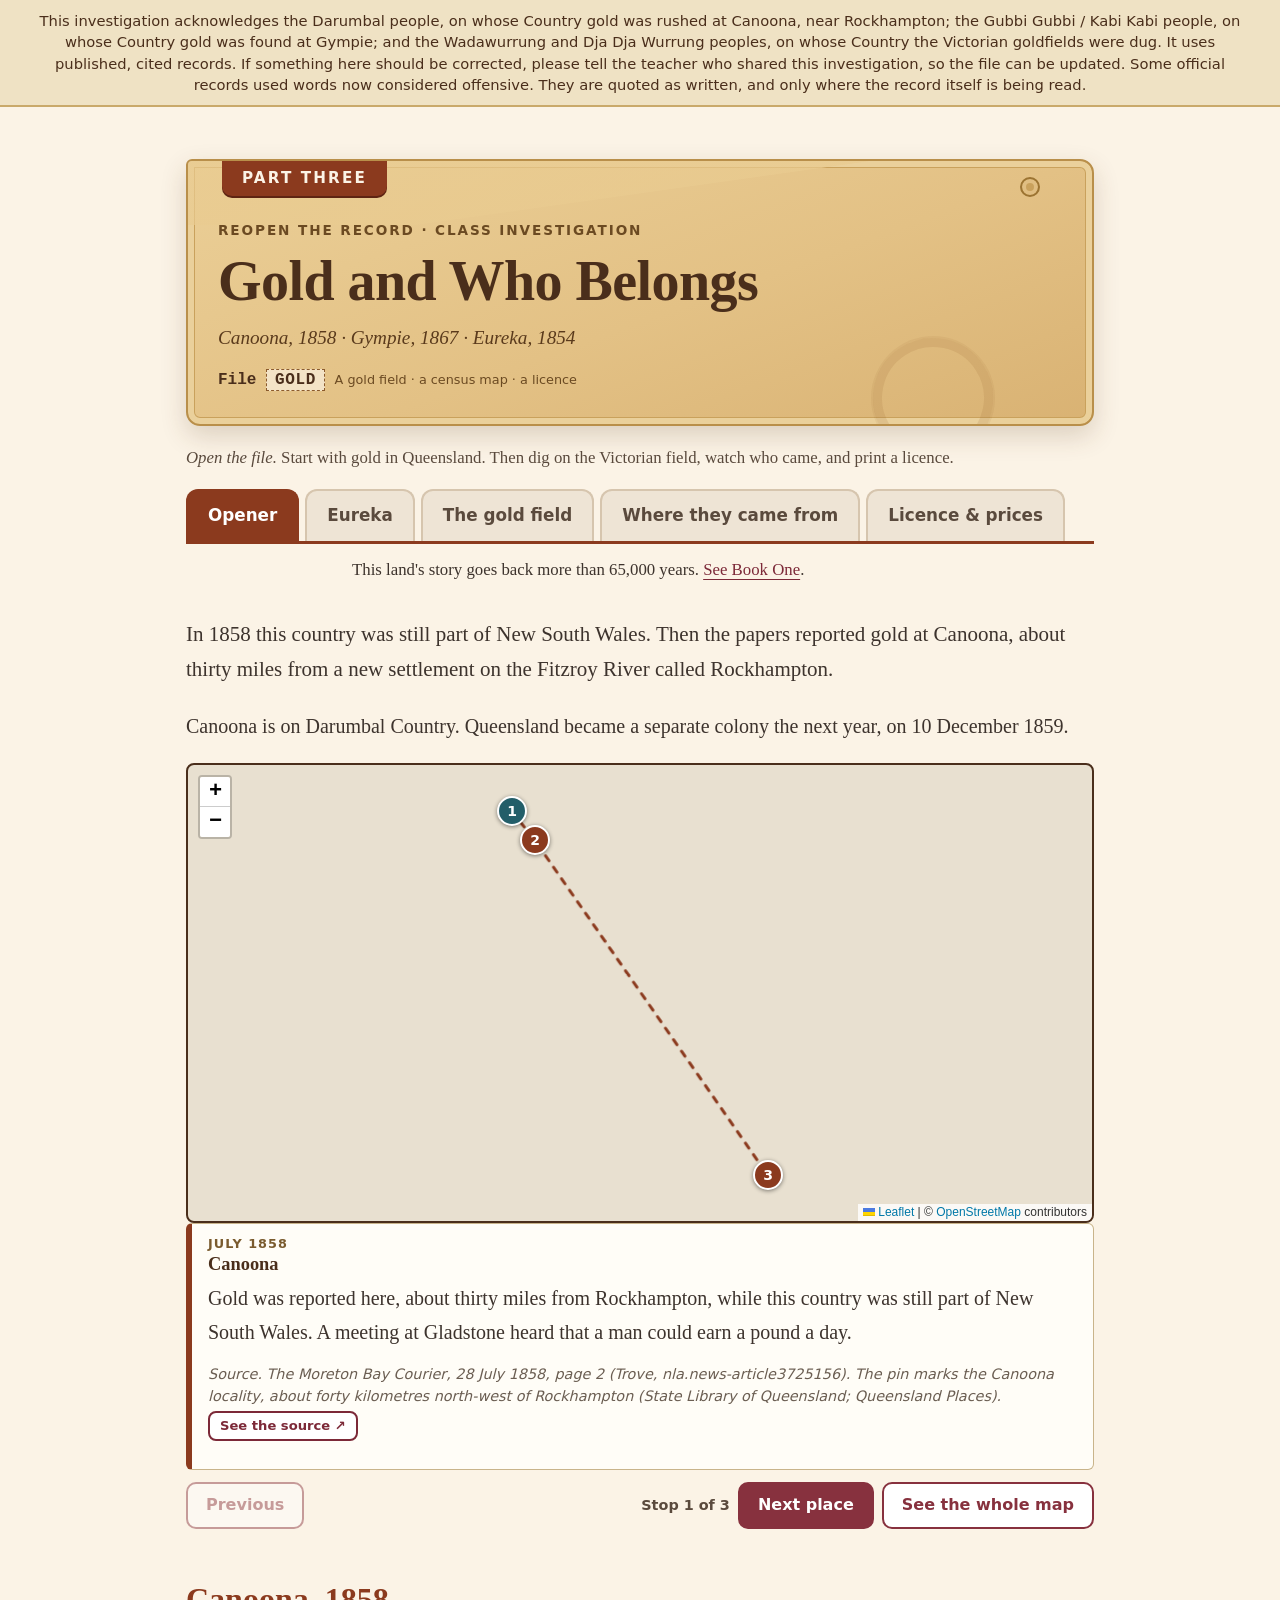
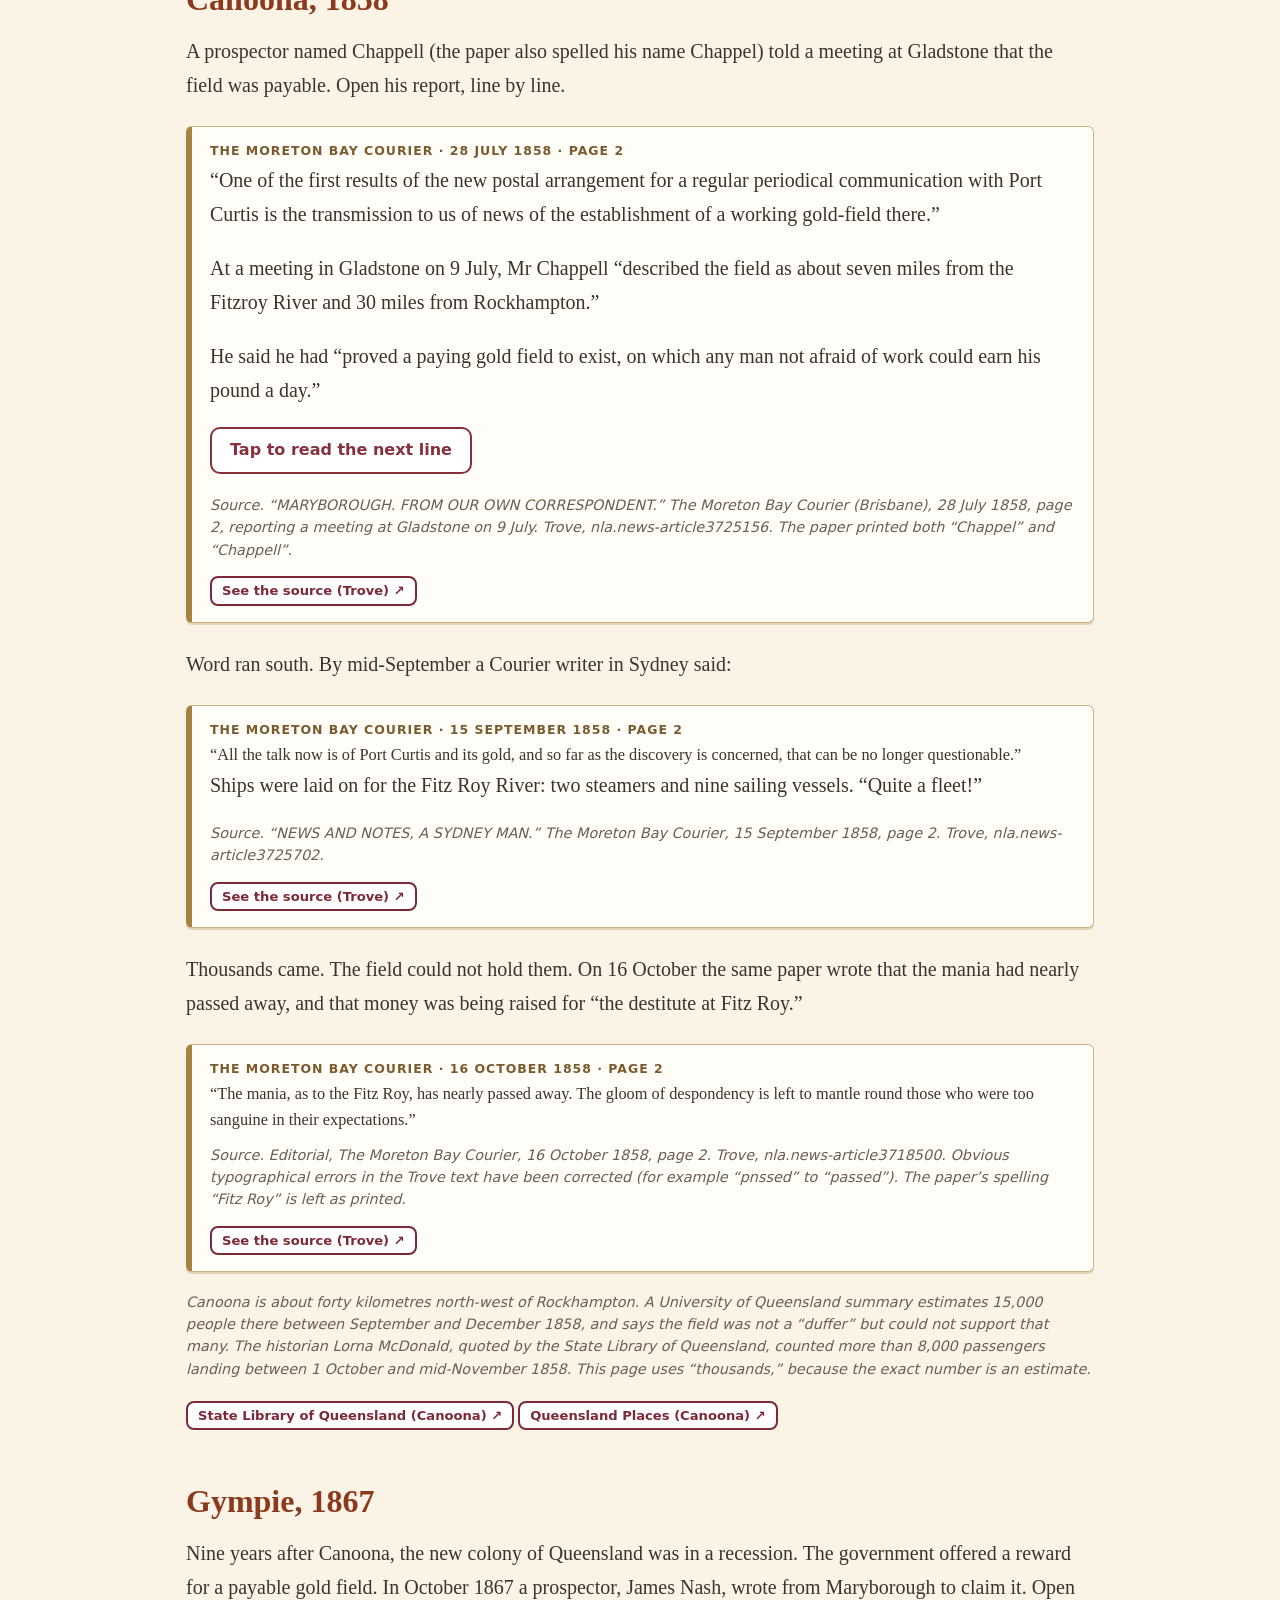
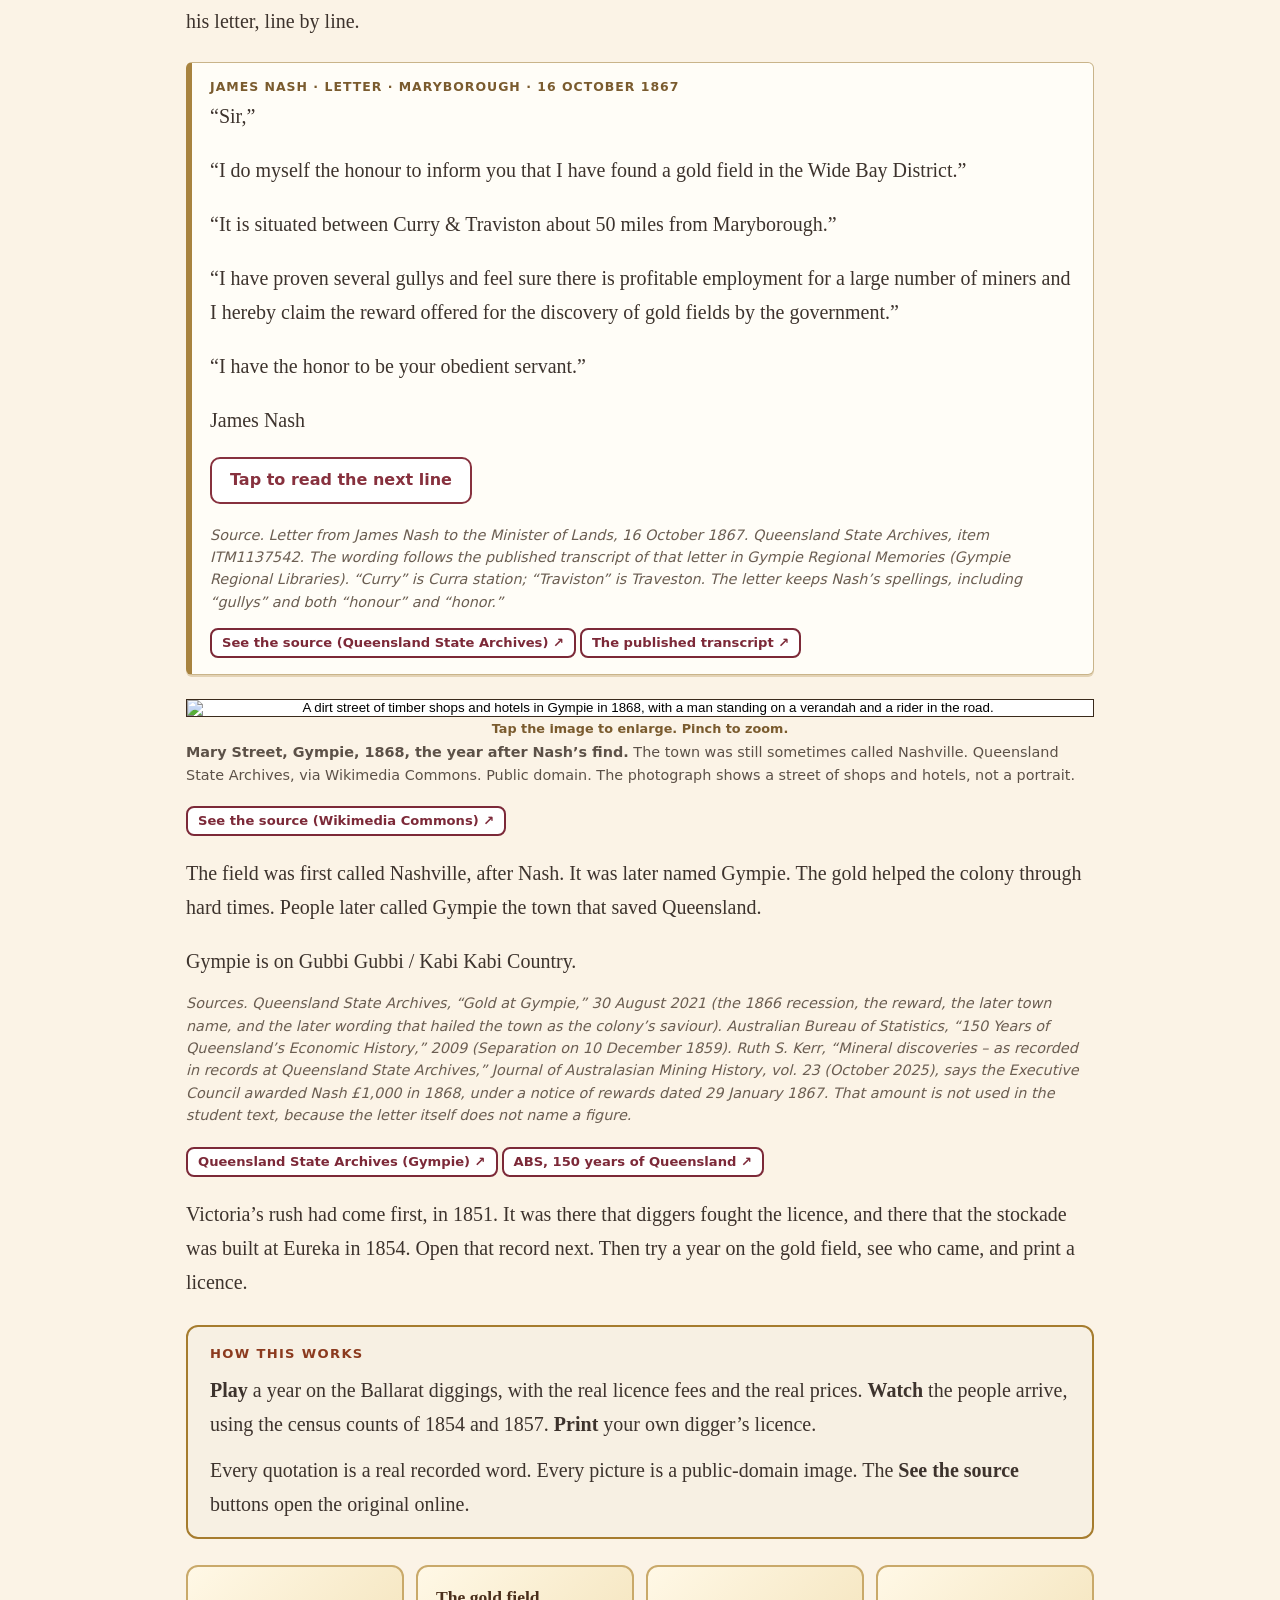
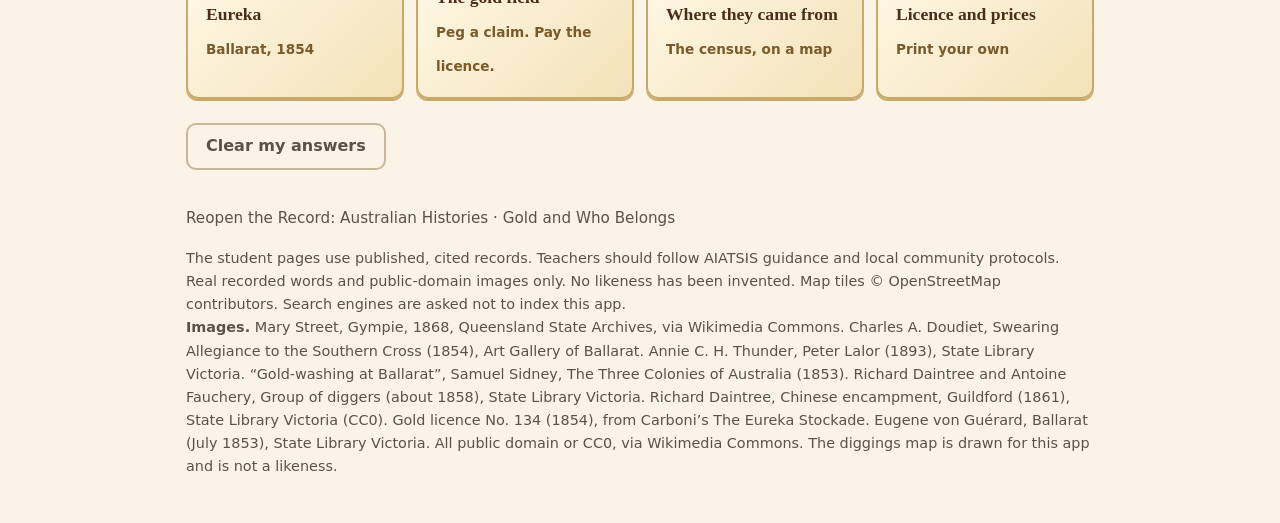
==== commit c4458fa2: "Revert "Bump the live file to V20261128b for publishing." This reverts commit 860dca6fb1e3e4c79e3be6" ====
--- a/index.html
+++ b/index.html
@@ -4,18 +4,18 @@
 <meta charset="utf-8">
 <meta name="viewport" content="width=device-width,initial-scale=1">
 <title>Gold and Who Belongs · Reopen the Record: Australian Histories</title>
-<meta name="description" content="A class investigation: the Victorian gold rush, Eureka, Lambing Flat, Coranderrk, Torres Strait and Jandamarra.">
+<meta name="description" content="A class investigation: gold in Queensland at Canoona and Gympie, then Eureka, the Victorian gold field, the census map and the licence.">
 <meta name="robots" content="noindex, nofollow">
-<link rel="stylesheet" href="assets/style.css?v=20261127a">
-<link rel="stylesheet" href="assets/extra.css?v=20261127a">
+<link rel="stylesheet" href="assets/style.css?v=20261128a">
+<link rel="stylesheet" href="assets/extra.css?v=20261128a">
 <link rel="stylesheet" href="assets/vendor/leaflet/leaflet.css">
-<link rel="stylesheet" href="assets/claim.css?v=20261127a">
-<link rel="stylesheet" href="assets/gold.css?v=20261127a">
-  <link rel="stylesheet" href="assets/image-fit.css?v=20261127a">
+<link rel="stylesheet" href="assets/claim.css?v=20261128a">
+<link rel="stylesheet" href="assets/gold.css?v=20261128a">
+  <link rel="stylesheet" href="assets/image-fit.css?v=20261128a">
 </head>
-<body data-store="gold-who-belongs-v1" data-aliases='{"map": "arrivals", "eureka1854": "eureka", "lambing": "inv1", "coranderrk": "inv2", "torres": "inv3", "jandamarra": "inv4", "prices": "licence"}'>
+<body data-store="gold-who-belongs-v1" data-aliases='{"map": "arrivals", "eureka1854": "eureka", "prices": "licence"}' data-archived='{"inv1":"archive/index.html#inv1","inv2":"archive/index.html#inv2","inv3":"archive/index.html#inv3","inv4":"archive/index.html#inv4","timeline":"archive/index.html#timeline","words":"archive/index.html#words","explore":"archive/index.html#explore","lambing":"archive/index.html#inv1","coranderrk":"archive/index.html#inv2","torres":"archive/index.html#inv3","jandamarra":"archive/index.html#inv4"}'>
 <a class="skip" href="#main">Skip to the investigation</a>
-<div class="banner" role="note">This investigation acknowledges the Wadawurrung and Dja Dja Wurrung peoples, on whose Country the Victorian goldfields were dug; the Wurundjeri and other Kulin peoples (Coranderrk); the Meriam people and the Torres Strait Regional Authority; and the Bunuba people. It uses published, cited records. If something here should be corrected, please tell the teacher who shared this investigation, so the file can be updated. Aboriginal and Torres Strait Islander viewers are advised this resource contains names of people who have died. It records attacks, shootings and deaths. They are named, not described. Where a picture appears beside a name, it is a plain name-card silhouette, not a portrait.</div>
+<div class="banner" role="note">This investigation acknowledges the Darumbal people, on whose Country gold was rushed at Canoona, near Rockhampton; the Gubbi Gubbi / Kabi Kabi people, on whose Country gold was found at Gympie; and the Wadawurrung and Dja Dja Wurrung peoples, on whose Country the Victorian goldfields were dug. It uses published, cited records. If something here should be corrected, please tell the teacher who shared this investigation, so the file can be updated. Some official records used words now considered offensive. They are quoted as written, and only where the record itself is being read.</div>
 <header class="wrap top">
   <div class="envelope">
     <div class="folder-tab">Part Three</div>
@@ -23,34 +23,80 @@
     <div class="env-inner">
       <p class="env-eyebrow">Reopen the Record · Class investigation</p>
       <h1>Gold and Who Belongs</h1>
-      <p class="env-sub">Eureka, 1854 · Lambing Flat, 1861 · Coranderrk, 1863–1886 · Torres Strait, 1879 · Jandamarra, 1894–1897</p>
-      <p class="env-case">File <span>GOLD</span> <small>A gold field · a census map · a licence · four investigations · twelve witnesses</small></p>
+      <p class="env-sub">Canoona, 1858 · Gympie, 1867 · Eureka, 1854</p>
+      <p class="env-case">File <span>GOLD</span> <small>A gold field · a census map · a licence</small></p>
     </div>
   </div>
-  <p class="open-line"><em>Open the file.</em> Dig for gold. Watch who came. Then ask three witnesses the same three questions, four times.</p>
-  <nav class="tabs" role="tablist" aria-label="Sections"><button role="tab" id="tab-opener" aria-controls="opener" aria-selected="true" data-tab="opener">Opener</button><button role="tab" id="tab-eureka" aria-controls="eureka" aria-selected="false" data-tab="eureka">Eureka</button><button role="tab" id="tab-game" aria-controls="game" aria-selected="false" data-tab="game">The gold field</button><button role="tab" id="tab-arrivals" aria-controls="arrivals" aria-selected="false" data-tab="arrivals">Where they came from</button><button role="tab" id="tab-licence" aria-controls="licence" aria-selected="false" data-tab="licence">Licence &amp; prices</button><button role="tab" id="tab-inv1" aria-controls="inv1" aria-selected="false" data-tab="inv1">1 · Lambing Flat</button><button role="tab" id="tab-inv2" aria-controls="inv2" aria-selected="false" data-tab="inv2">2 · Coranderrk</button><button role="tab" id="tab-inv3" aria-controls="inv3" aria-selected="false" data-tab="inv3">3 · Torres Strait</button><button role="tab" id="tab-inv4" aria-controls="inv4" aria-selected="false" data-tab="inv4">4 · Jandamarra</button><button role="tab" id="tab-timeline" aria-controls="timeline" aria-selected="false" data-tab="timeline">Timeline</button><button role="tab" id="tab-words" aria-controls="words" aria-selected="false" data-tab="words">Words on the record</button><button role="tab" id="tab-explore" aria-controls="explore" aria-selected="false" data-tab="explore">Explore more</button>
+  <p class="open-line"><em>Open the file.</em> Start with gold in Queensland. Then dig on the Victorian field, watch who came, and print a licence.</p>
+  <nav class="tabs" role="tablist" aria-label="Sections"><button role="tab" id="tab-opener" aria-controls="opener" aria-selected="true" data-tab="opener">Opener</button><button role="tab" id="tab-eureka" aria-controls="eureka" aria-selected="false" data-tab="eureka">Eureka</button><button role="tab" id="tab-game" aria-controls="game" aria-selected="false" data-tab="game">The gold field</button><button role="tab" id="tab-arrivals" aria-controls="arrivals" aria-selected="false" data-tab="arrivals">Where they came from</button><button role="tab" id="tab-licence" aria-controls="licence" aria-selected="false" data-tab="licence">Licence &amp; prices</button>
   </nav>
   <p class="book-one-link">This land's story goes back more than 65,000 years. <a href="https://robmac10.github.io/the-story-contents/book-one/">See Book One</a>.</p>
 </header>
 <main id="main" class="wrap">
 <section id="opener" role="tabpanel" aria-labelledby="tab-opener" class="panel active">
-
-<p class="lead">In 1851 gold was found in New South Wales, and then in Victoria. Within three years Victoria’s population had more than trebled.</p>
-<p>They came from Britain and Ireland, from Germany and France, from America and from China, and from the other colonies. They came to dig on Country that already belonged to other people. Ballarat is on Wadawurrung Country. Bendigo, Castlemaine and Forest Creek are on Dja Dja Wurrung Country.</p>
-<button type="button" class="zoom" data-full="assets/img/ballarat-rowe-1858.jpg"><img src="assets/img/ballarat-rowe-1858.jpg" alt="Watercolour of the Ballarat diggings in 1858: tents, shafts and mounds of earth across a valley, with Chinese miners in the foreground." loading="lazy"></button>
-<p class="zoom-hint">Tap the image to enlarge. Pinch to zoom.</p>
-<p class="note"><strong>Ballarat in 1858, painted by George Rowe. The Chinese miners in the front are carrying their tools and their water on poles.</strong> George Rowe, Bird’s-eye view of Ballarat, with Chinese gold miners in the foreground, watercolour, 1858. State Library of New South Wales, DG 2. Public domain, via Wikimedia Commons.</p><p class="src-btns"><a class="src-btn" href="https://commons.wikimedia.org/wiki/File:Ballarat_George_Rowe_SLNSW_FL4317605.jpg" target="_blank" rel="noopener">See the source (Wikimedia Commons) ↗</a></p>
-<p>The gold made some people rich. It also raised a question that runs through this file. <strong>Who belonged here, and who decided?</strong> The diggers asked it about the licence and the vote. Chinese miners met it at Lambing Flat. Kulin people asked it at Coranderrk. Torres Strait Islanders were not asked at all. In the Kimberley, Jandamarra answered it in his own way.</p>
-<div class="box"><p class="label">How this works</p><p><strong>Play</strong> a year on the Ballarat diggings, with the real licence fees and the real prices. <strong>Watch</strong> the people arrive, using the census counts of 1854 and 1857. <strong>Print</strong> your own digger’s licence. Then <strong>investigate</strong> four cases. In each one, read what is agreed, ask three witnesses the same three questions, and write your finding.</p><p><strong>What did they say they saw? Could they really have seen it? Why might they say it?</strong> “We can’t know” is always an allowed finding, if you can say why.</p><p>Every quotation is a real recorded word. Every picture is a public-domain image or a silhouette. The <strong>See the source</strong> buttons open the original online.</p></div>
+<div id="archive-note" class="box" hidden role="status"><p class="label">This section has moved</p><p>The section you asked for is no longer in the live file. It has been kept, not deleted. <a id="archive-link" href="archive/index.html">Open the archive</a>.</p></div>
+<p class="lead">In 1858 this country was still part of New South Wales. Then the papers reported gold at Canoona, about thirty miles from a new settlement on the Fitzroy River called Rockhampton.</p>
+<p>Canoona is on Darumbal Country. Queensland became a separate colony the next year, on 10 December 1859.</p>
+<div class="route" id="qld-disco">
+<div class="map" role="img" aria-label="Map of Canoona, near Rockhampton, and Gympie."></div>
+<div class="stop-card" aria-live="polite"></div>
+<p class="map-bar"><button type="button" class="btn alt prev">Previous</button> <span class="stop-count"></span> <button type="button" class="btn next-stop">Next place</button> <button type="button" class="btn alt whole">See the whole map</button></p>
+</div>
+<h2>Canoona, 1858</h2>
+<p>A prospector named Chappell (the paper also spelled his name Chappel) told a meeting at Gladstone that the field was payable. Open his report, line by line.</p>
+<div class="doc-reveal exhibit" data-doc="canoona-1858">
+<p class="kick">The Moreton Bay Courier · 28 July 1858 · page 2</p>
+<div class="doc-lines">
+<p class="doc-line">“One of the first results of the new postal arrangement for a regular periodical communication with Port Curtis is the transmission to us of news of the establishment of a working gold-field there.”</p>
+<p class="doc-line">At a meeting in Gladstone on 9 July, Mr Chappell “described the field as about seven miles from the Fitzroy River and 30 miles from Rockhampton.”</p>
+<p class="doc-line">He said he had “proved a paying gold field to exist, on which any man not afraid of work could earn his pound a day.”</p>
+</div>
+<p><button type="button" class="btn alt doc-next">Tap to read the next line</button></p>
+<p class="src">Source. “MARYBOROUGH. FROM OUR OWN CORRESPONDENT.” <cite>The Moreton Bay Courier</cite> (Brisbane), 28 July 1858, page 2, reporting a meeting at Gladstone on 9 July. Trove, nla.news-article3725156. The paper printed both “Chappel” and “Chappell”.</p>
+<p class="src-btns"><a class="src-btn" href="https://trove.nla.gov.au/newspaper/article/3725156" target="_blank" rel="noopener">See the source (Trove) ↗</a></p>
+</div>
+<p>Word ran south. By mid-September a Courier writer in Sydney said:</p>
+<div class="exhibit"><p class="kick">The Moreton Bay Courier · 15 September 1858 · page 2</p><blockquote>“All the talk now is of Port Curtis and its gold, and so far as the discovery is concerned, that can be no longer questionable.”</blockquote>
+<p>Ships were laid on for the Fitz Roy River: two steamers and nine sailing vessels. “Quite a fleet!”</p>
+<p class="src">Source. “NEWS AND NOTES, A SYDNEY MAN.” <cite>The Moreton Bay Courier</cite>, 15 September 1858, page 2. Trove, nla.news-article3725702.</p>
+<p class="src-btns"><a class="src-btn" href="https://trove.nla.gov.au/newspaper/article/3725702" target="_blank" rel="noopener">See the source (Trove) ↗</a></p></div>
+<p>Thousands came. The field could not hold them. On 16 October the same paper wrote that the mania had nearly passed away, and that money was being raised for “the destitute at Fitz Roy.”</p>
+<div class="exhibit"><p class="kick">The Moreton Bay Courier · 16 October 1858 · page 2</p><blockquote>“The mania, as to the Fitz Roy, has nearly passed away. The gloom of despondency is left to mantle round those who were too sanguine in their expectations.”</blockquote>
+<p class="src">Source. Editorial, <cite>The Moreton Bay Courier</cite>, 16 October 1858, page 2. Trove, nla.news-article3718500. Obvious typographical errors in the Trove text have been corrected (for example “pnssed” to “passed”). The paper’s spelling “Fitz Roy” is left as printed.</p>
+<p class="src-btns"><a class="src-btn" href="https://trove.nla.gov.au/newspaper/article/3718500" target="_blank" rel="noopener">See the source (Trove) ↗</a></p></div>
+<p class="src">Canoona is about forty kilometres north-west of Rockhampton. A University of Queensland summary estimates 15,000 people there between September and December 1858, and says the field was not a “duffer” but could not support that many. The historian Lorna McDonald, quoted by the State Library of Queensland, counted more than 8,000 passengers landing between 1 October and mid-November 1858. This page uses “thousands,” because the exact number is an estimate.</p>
+<p class="src-btns"><a class="src-btn" href="https://www.slq.qld.gov.au/blog/gold-fever-canoona-delusion-near-rockhampton" target="_blank" rel="noopener">State Library of Queensland (Canoona) ↗</a><a class="src-btn" href="https://queenslandplaces.com.au/canoona" target="_blank" rel="noopener">Queensland Places (Canoona) ↗</a></p>
+<h2>Gympie, 1867</h2>
+<p>Nine years after Canoona, the new colony of Queensland was in a recession. The government offered a reward for a payable gold field. In October 1867 a prospector, James Nash, wrote from Maryborough to claim it. Open his letter, line by line.</p>
+<div class="doc-reveal exhibit plate" data-doc="nash-1867">
+<p class="kick">James Nash · letter · Maryborough · 16 October 1867</p>
+<div class="doc-lines">
+<p class="doc-line">“Sir,”</p>
+<p class="doc-line">“I do myself the honour to inform you that I have found a gold field in the Wide Bay District.”</p>
+<p class="doc-line">“It is situated between Curry &amp; Traviston about 50 miles from Maryborough.”</p>
+<p class="doc-line">“I have proven several gullys and feel sure there is profitable employment for a large number of miners and I hereby claim the reward offered for the discovery of gold fields by the government.”</p>
+<p class="doc-line">“I have the honor to be your obedient servant.”</p>
+<p class="doc-line letter-sign">James Nash</p>
+</div>
+<p><button type="button" class="btn alt doc-next">Tap to read the next line</button></p>
+<p class="src">Source. Letter from James Nash to the Minister of Lands, 16 October 1867. Queensland State Archives, item ITM1137542. The wording follows the published transcript of that letter in Gympie Regional Memories (Gympie Regional Libraries). “Curry” is Curra station; “Traviston” is Traveston. The letter keeps Nash’s spellings, including “gullys” and both “honour” and “honor.”</p>
+<p class="src-btns"><a class="src-btn" href="https://www.archivessearch.qld.gov.au/items/ITM1137542" target="_blank" rel="noopener">See the source (Queensland State Archives) ↗</a><a class="src-btn" href="https://gympieregionalmemories.com/2022/05/12/gold-discovered-in-gympie/" target="_blank" rel="noopener">The published transcript ↗</a></p>
+</div>
+<button type="button" class="zoom" data-full="assets/img/gympie-mary-street-1868.jpg"><img src="assets/img/gympie-mary-street-1868.jpg" alt="A dirt street of timber shops and hotels in Gympie in 1868, with a man standing on a verandah and a rider in the road." loading="lazy"></button>
+<p class="zoom-hint">Tap the image to enlarge. Pinch to zoom.</p>
+<p class="note"><strong>Mary Street, Gympie, 1868, the year after Nash’s find.</strong> The town was still sometimes called Nashville. Queensland State Archives, via Wikimedia Commons. Public domain. The photograph shows a street of shops and hotels, not a portrait.</p>
+<p class="src-btns"><a class="src-btn" href="https://commons.wikimedia.org/wiki/File:Main_Street,_Gympie,_1868.jpg" target="_blank" rel="noopener">See the source (Wikimedia Commons) ↗</a></p>
+<p>The field was first called Nashville, after Nash. It was later named Gympie. The gold helped the colony through hard times. People later called Gympie the town that saved Queensland.</p>
+<p>Gympie is on Gubbi Gubbi / Kabi Kabi Country.</p>
+<p class="src">Sources. Queensland State Archives, “Gold at Gympie,” 30 August 2021 (the 1866 recession, the reward, the later town name, and the later wording that hailed the town as the colony’s saviour). Australian Bureau of Statistics, “150 Years of Queensland’s Economic History,” 2009 (Separation on 10 December 1859). Ruth S. Kerr, “Mineral discoveries – as recorded in records at Queensland State Archives,” Journal of Australasian Mining History, vol. 23 (October 2025), says the Executive Council awarded Nash £1,000 in 1868, under a notice of rewards dated 29 January 1867. That amount is not used in the student text, because the letter itself does not name a figure.</p>
+<p class="src-btns"><a class="src-btn" href="https://blogs.archives.qld.gov.au/2021/08/30/gold-at-gympie/" target="_blank" rel="noopener">Queensland State Archives (Gympie) ↗</a><a class="src-btn" href="https://www.abs.gov.au/ausstats/abs@.nsf/Previousproducts/1318.3Feature%20Article14Feb%202009?issue=Feb+2009&amp;num=&amp;opendocument=&amp;prodno=1318.3&amp;tabname=Summary&amp;view=" target="_blank" rel="noopener">ABS, 150 years of Queensland ↗</a></p>
+<p>Victoria’s rush had come first, in 1851. It was there that diggers fought the licence, and there that the stockade was built at Eureka in 1854. Open that record next. Then try a year on the gold field, see who came, and print a licence.</p>
+<div class="box"><p class="label">How this works</p><p><strong>Play</strong> a year on the Ballarat diggings, with the real licence fees and the real prices. <strong>Watch</strong> the people arrive, using the census counts of 1854 and 1857. <strong>Print</strong> your own digger’s licence.</p><p>Every quotation is a real recorded word. Every picture is a public-domain image. The <strong>See the source</strong> buttons open the original online.</p></div>
 <div class="gold-grid">
 <button type="button" class="gold-tile" data-goto="eureka"><strong>Eureka</strong><span>Ballarat, 1854</span></button>
 <button type="button" class="gold-tile" data-goto="game"><strong>The gold field</strong><span>Peg a claim. Pay the licence.</span></button>
 <button type="button" class="gold-tile" data-goto="arrivals"><strong>Where they came from</strong><span>The census, on a map</span></button>
 <button type="button" class="gold-tile" data-goto="licence"><strong>Licence and prices</strong><span>Print your own</span></button>
-<button type="button" class="gold-tile" data-goto="inv1"><strong>1 · Lambing Flat</strong><span>1861</span></button>
-<button type="button" class="gold-tile" data-goto="inv2"><strong>2 · Coranderrk</strong><span>1863–1886</span></button>
-<button type="button" class="gold-tile" data-goto="inv3"><strong>3 · Torres Strait</strong><span>1879</span></button>
-<button type="button" class="gold-tile" data-goto="inv4"><strong>4 · Jandamarra</strong><span>1894–1897</span></button>
 </div>
 </section>
 <section id="eureka" role="tabpanel" aria-labelledby="tab-eureka" class="panel">
@@ -212,302 +258,8 @@
 <button type="button" class="zoom" data-full="assets/img/ballarat-vonguerard-1853.jpg"><img src="assets/img/ballarat-vonguerard-1853.jpg" alt="Pencil drawing of tents and huts among tall trees, with felled logs in the foreground." loading="lazy"></button>
 <p class="zoom-hint">Tap the image to enlarge. Pinch to zoom.</p>
 <p class="note"><strong>The Ballarat diggings in July 1853, drawn by Eugene von Guérard.</strong> Eugene von Guérard, Ballarat 29, 30 July 1853, pencil drawing. State Library Victoria. Public domain, via Wikimedia Commons.</p><p class="src-btns"><a class="src-btn" href="https://commons.wikimedia.org/wiki/File:Ballarat_29,_30_July_1853.jpeg" target="_blank" rel="noopener">See the source (Wikimedia Commons) ↗</a></p>
-<p class="inv-nav"><button type="button" class="btn big" data-goto="inv1">Next: investigation 1</button></p>
-</section>
-<section id="inv1" role="tabpanel" aria-labelledby="tab-inv1" class="panel">
-<p class="eyebrow">Investigation 1</p><h2>Lambing Flat, 1861</h2><p class="inv-q">What happened on 30 June 1861, and how many people took part?</p>
-<h3>What is agreed</h3>
-<ul><li>Lambing Flat was a goldfield in New South Wales, on the Burrangong diggings, where the town of Young is now.</li><li>In 1860 and 1861 crowds of white miners attacked the Chinese miners’ camps there several times and drove them off the field.</li><li>The worst attack was on Sunday 30 June 1861. The crowd marched with a band, behind a banner painted on a tent flap: “Roll up, Roll up, No Chinese”.</li><li>Police and soldiers were sent. Some of the miners were put on trial. Most were let go. Two were sent to gaol.</li><li>In 1862 the government’s commissioner, William Campbell, reported on the Chinese miners’ claims for what they had lost. About £4,240 was paid on 706 of the 1,568 claims.</li><li>Later in 1861 the New South Wales Parliament passed a law charging ten pounds for each Chinese man who arrived.</li></ul>
-<button type="button" class="zoom" data-full="assets/img/rollup-banner.jpg"><img src="assets/img/rollup-banner.jpg" alt="A painted canvas banner with a cross of stars and the words Roll up, Roll up, No Chinese." loading="lazy"></button>
-<p class="zoom-hint">Tap the image to enlarge. Pinch to zoom.</p>
-<p class="note"><strong>The banner carried at Lambing Flat in 1861. “Roll up” meant come and join in.</strong> The “Roll Up” banner, Lambing Flat (Burrangong), 1861. Young Historical Museum, Young, New South Wales. Public domain, via Wikimedia Commons.</p><p class="src-btns"><a class="src-btn" href="https://www.migrationheritage.nsw.gov.au/exhibition/objectsthroughtime/lambingflatsbanner/index.html" target="_blank" rel="noopener">About the banner (NSW Migration Heritage Centre) ↗</a><a class="src-btn" href="https://commons.wikimedia.org/wiki/File:LambingFlatRollUpBanner.jpg" target="_blank" rel="noopener">Image (Wikimedia Commons) ↗</a></p>
-<h3>Ask three witnesses</h3><p>Ask every witness the same three questions: <strong>What did they say they saw? Could they really have seen it? Why might they say it?</strong> Tap a picture to enlarge it.</p>
-<article class="witness" id="w-letter">
-<figure><button type="button" class="portrait-zoom"><img src="assets/silhouettes/letter.png" alt="Silhouette of a letter, not a person."></button><figcaption>Silhouette of a letter. The writer is not named.</figcaption></figure>
-<div><h3>An eyewitness letter</h3><p class="role">A letter from Lambing Flat, printed in The Sydney Morning Herald, 13 July 1861</p><p class="src">Source. The Sydney Morning Herald, 13 July 1861, page 5 (Trove).</p><p class="src-btns"><a class="src-btn" href="https://trove.nla.gov.au/newspaper/article/13067726" target="_blank" rel="noopener">See the source (Trove) ↗</a></p>
-<p><strong>What did they say they saw?</strong> “a body of about two thousand men arrived on Lambing Flat from the new rush, Tipperary Gully, led by a brass band. They carried a large banner, with words “ Roll-up — no Chinese ; ””<br>The next day: “On Monday morning, there were twelve hundred Chinese out at a Mr. Roberts’ station, three miles from the Flat ; they had neither tents, bedding, nor even a mouthful to eat”</p>
-<p><strong>Could they really have seen it?</strong> The writer says they were on the Flat that Sunday. “About two thousand” is an estimate, made by someone standing in or near the crowd. The writer also saw the Chinese miners the next morning, at a station three miles away.</p>
-<p><strong>Why might they say it?</strong> The letter was written for readers in Sydney, a long way from the goldfield. We don’t know who the writer was, or why they chose to write.</p>
-<label class="field" for="q-letter-saw">What did they say they saw?</label>
-<textarea id="q-letter-saw" data-key="q-letter-saw" rows="2"></textarea><label class="field" for="q-letter-could">Could they really have seen it?</label>
-<textarea id="q-letter-could" data-key="q-letter-could" rows="2"></textarea><label class="field" for="q-letter-why">Why might they say it?</label>
-<textarea id="q-letter-why" data-key="q-letter-why" rows="2"></textarea></div></article>
-<article class="witness" id="w-corr">
-<figure><button type="button" class="portrait-zoom"><img src="assets/silhouettes/correspondent.png" alt="Silhouette of a person, not a likeness."></button><figcaption>Silhouette. No likeness of the reporter.</figcaption></figure>
-<div><h3>The Special Correspondent</h3><p class="role">A reporter sent by The Sydney Morning Herald · report printed 20 July 1861</p><p class="src">Source. The Sydney Morning Herald, 20 July 1861, page 8 (Trove).</p><p class="src-btns"><a class="src-btn" href="https://trove.nla.gov.au/newspaper/article/13060704" target="_blank" rel="noopener">See the source (Trove) ↗</a></p>
-<p><strong>What did they say they saw?</strong> “upwards of a thousand men, armed with bludgeons and pickhandles, no fire-arms as yet appearing, were assembled round the “No Chinese” standard.”<br>Later that day: “the number assembled amounted to at least 3000 persons.”<br>“the Chinese being driven off … without being permitted to take with them any portion of their property.”</p>
-<p><strong>Could they really have seen it?</strong> His report was printed three weeks after 30 June. He does not say whether he saw the march himself or pieced it together from people who did. His numbers grow during the day, from “upwards of a thousand” to “at least 3000”.</p>
-<p><strong>Why might they say it?</strong> A newspaper reporter is paid to tell the whole story to readers who were not there. He also describes the attack as carried out “under circumstances of great barbarity in some cases”.</p>
-<label class="field" for="q-corr-saw">What did they say they saw?</label>
-<textarea id="q-corr-saw" data-key="q-corr-saw" rows="2"></textarea><label class="field" for="q-corr-could">Could they really have seen it?</label>
-<textarea id="q-corr-could" data-key="q-corr-could" rows="2"></textarea><label class="field" for="q-corr-why">Why might they say it?</label>
-<textarea id="q-corr-why" data-key="q-corr-why" rows="2"></textarea></div></article>
-<article class="witness" id="w-petition">
-<figure><button type="button" class="portrait-zoom"><img src="assets/silhouettes/petition.png" alt="Silhouette of a petition, not a person."></button><figcaption>Silhouette of a petition. No likeness of the petitioners.</figcaption></figure>
-<div><h3>Tom Me, What Young and Que You</h3><p class="role">Chinese miners at Lambing Flat · petition to the Legislative Assembly of New South Wales, 1861</p><p class="src">Source. “Alleged Aggression on Chinese at Lambing Flat: Petition of Tom Me, What Young and Que You”, printed 12 September 1861, Votes and Proceedings of the Legislative Assembly of New South Wales, 1861–62, vol. II, p. 3; as quoted by the Young Historical Museum.</p><p class="src-btns"><a class="src-btn" href="https://younghistoricalmuseum.wordpress.com/home/lambing-flat-riots/" target="_blank" rel="noopener">See the source (Young Historical Museum) ↗</a></p>
-<p><strong>What did they say they saw?</strong> “… assembled together on foot and on horseback, to the number, at various times during the said day, of from eight hundred to three thousand, as your Petitioners believe, and being armed with bludgeons, fire-arms, and other weapons, and carrying banners or flags inscribed with the words “Roll up”, “No Chinese,” attacked your Petitioners and the rest of the Chinese, at and near Lambing Flat aforesaid, … drove your Petitioners and the rest of the Chinese, from the said diggings.”</p>
-<p><strong>Could they really have seen it?</strong> They were among the Chinese miners who were attacked. They saw the crowd from the other side. They give the crowd’s size as a range, “as your Petitioners believe”.</p>
-<p><strong>Why might they say it?</strong> They were asking the Parliament to pay them for what they had lost. A petition uses the formal words that Parliament expects. We don’t know who wrote the words down for them.</p>
-<label class="field" for="q-petition-saw">What did they say they saw?</label>
-<textarea id="q-petition-saw" data-key="q-petition-saw" rows="2"></textarea><label class="field" for="q-petition-could">Could they really have seen it?</label>
-<textarea id="q-petition-could" data-key="q-petition-could" rows="2"></textarea><label class="field" for="q-petition-why">Why might they say it?</label>
-<textarea id="q-petition-why" data-key="q-petition-why" rows="2"></textarea></div></article>
-<h3>My finding</h3><div class="box">
-<p><strong>What happened at Lambing Flat on 30 June 1861, and how many people took part?</strong></p>
-<fieldset class="choices stacked"><legend>Pick the finding closest to yours, or write your own.</legend><label><input type="radio" name="finding1" value="drove"> A large crowd attacked the Chinese miners’ camps and drove them off the diggings. All three witnesses say so.</label><label><input type="radio" name="finding1" value="numbers"> The witnesses give different numbers, from eight hundred to three thousand. The size of the crowd can’t be settled.</label><label><input type="radio" name="finding1" value="property"> The Chinese miners lost their tents and belongings as well as their claims.</label><label><input type="radio" name="finding1" value="cantknow"> We can’t know. The records leave too much out to settle it.</label><label><input type="radio" name="finding1" value="other"> Another finding.</label></fieldset>
-<label class="field" for="reason1">My finding, and why</label>
-<textarea id="reason1" data-key="reason1" rows="5" placeholder="Say what the witnesses agree on, and where they disagree."></textarea>
-<label class="field" for="cantknow1">We can’t know …</label>
-<textarea id="cantknow1" data-key="cantknow1" rows="3" placeholder="Name one thing these records cannot tell us, and why."></textarea>
-</div>
-<h3>Why it still matters</h3>
-<p>The banner is kept at the museum in Young. In 2022 it was listed on the New South Wales State Heritage Register. The law passed in 1861 was one of several colonial laws aimed at Chinese arrivals. Forty years later, the new Commonwealth Parliament passed a law to keep out people it did not want.</p>
-<details class="sleuth-sec teacher" id="teacher-1"><summary>Teacher note: investigation 1</summary><div class="sleuth-body">
-<p><strong>Conflicts to flag.</strong></p>
-<ul><li>Crowd size: about 2,000 (letter, SMH 13 July 1861); upwards of 1,000, then at least 3,000 (Special Correspondent, SMH 20 July 1861); 800 to 3,000 (petition). The Young Historical Museum gives 2,000 to 3,000.</li><li>The petition excerpt is trimmed with ellipses. The full sentence says the petitioners were beaten and that Tom Me’s hair was cut off. The correspondent’s report also describes injuries and plunder. These details are left out of the student text.</li><li>On 14 July 1861 a miner, William Lupton, was killed when police fired on a crowd at the Lambing Flat police camp. Not in the student text.</li><li>The trial outcome (“two were sent to gaol”: Owen and Spicer, two years) and the compensation figures (£4,240; 706 of 1,568 claims) follow Campbell’s 1862 report as summarised in published histories; the report itself was not opened from the build machine.</li><li>The 1861 Act (Chinese Immigrants Regulation and Restriction Act, No. 28a) could not be opened on AustLII from the build machine; it is cited by title.</li></ul>
-<p><strong>Images.</strong> The banner is a photograph of the object. The letter, correspondent and petition cards are silhouettes, not likenesses.</p>
-</div></details>
-<p class="inv-nav"><button type="button" class="btn big" data-goto="inv2">Next: investigation 2</button></p>
-</section>
-<section id="inv2" role="tabpanel" aria-labelledby="tab-inv2" class="panel">
-<p class="eyebrow">Investigation 2</p><h2>Coranderrk, 1863 to 1886</h2><p class="inv-q">What did the people of Coranderrk want, and what did they say was going wrong?</p>
-<h3>What is agreed</h3>
-<ul><li>Early in 1863 about forty Kulin people walked over the Dandenong Ranges to an old camping place where Badger Creek meets the Yarra River. Their leaders were Simon Wonga and William Barak.</li><li>In June 1863 the land was set aside as a reserve, called Coranderrk.</li><li>The people built houses, cleared paddocks and grew crops. In its early years the station paid its way.</li><li>After 1874 new managers were stricter. Some members of the Board for the Protection of Aborigines wanted to move the people and sell the land.</li><li>The people walked to Melbourne again and again with petitions. In 1881 a board of inquiry heard their evidence.</li><li>In 1886 a new Victorian law made many people of mixed descent aged between fifteen and thirty-five leave stations like Coranderrk. By 1893 thirty-one people lived there. Coranderrk was closed in 1924.</li></ul>
-<button type="button" class="zoom" data-full="assets/img/coranderrk-1889.jpg"><img src="assets/img/coranderrk-1889.jpg" alt="Drawing of a row of small houses with fences, trees and hills behind." loading="lazy"></button>
-<p class="zoom-hint">Tap the image to enlarge. Pinch to zoom.</p>
-<p class="note"><strong>Coranderrk, drawn in 1889.</strong> “Coranderrk Aboriginal Station”, sketch by an unknown artist, The Illustrated London News, 26 January 1889, p. 116. Public domain, via Wikimedia Commons.</p><p class="src-btns"><a class="src-btn" href="https://commons.wikimedia.org/wiki/File:Coranderrk_Aboriginal_Station,_1889_sketch.png" target="_blank" rel="noopener">See the source (Wikimedia Commons) ↗</a></p>
-<h3>Ask three witnesses</h3><p>Ask every witness the same three questions: <strong>What did they say they saw? Could they really have seen it? Why might they say it?</strong> Tap a picture to enlarge it.</p>
-<article class="witness" id="w-barak">
-<figure><button type="button" class="portrait-zoom"><img src="assets/silhouettes/barak.png" alt="A plain silhouette name card for William Barak. This is not a portrait or a likeness."></button><figcaption>A silhouette, not a likeness.</figcaption></figure>
-<div><h3>William Barak</h3><p class="role">Wurundjeri leader · lived at Coranderrk from 1863</p><p class="src">Source. Evidence to the Coranderrk inquiry, 1881; as quoted by the National Museum of Australia, “Coranderrk”, Defining Moments.</p><p class="src-btns"><a class="src-btn" href="https://www.nma.gov.au/defining-moments/resources/coranderrk" target="_blank" rel="noopener">See the source (National Museum of Australia) ↗</a></p>
-<p><strong>What did they say they saw?</strong> “And we don’t want any Board nor inspecting Capt. Page over us – only one man, that is Mr. Green, and the station to be under the Chief Secretary; and then we will show to the country that we can work it and make it pay, and I know it will.”<br>(John Green was the first manager. Captain Page ran the Board. The Chief Secretary was a minister in the Victorian government.)</p>
-<p><strong>Could they really have seen it?</strong> He had lived at Coranderrk since the walk of 1863 and was one of its leaders. He knew both the early years under Green and the years after. His words were taken down by the inquiry and printed in its report.</p>
-<p><strong>Why might they say it?</strong> He was speaking to an inquiry that could change what happened to the station. He wanted the people to stay on the land, and to choose who ran it.</p>
-<label class="field" for="q-barak-saw">What did they say they saw?</label>
-<textarea id="q-barak-saw" data-key="q-barak-saw" rows="2"></textarea><label class="field" for="q-barak-could">Could they really have seen it?</label>
-<textarea id="q-barak-could" data-key="q-barak-could" rows="2"></textarea><label class="field" for="q-barak-why">Why might they say it?</label>
-<textarea id="q-barak-why" data-key="q-barak-why" rows="2"></textarea></div></article>
-<article class="witness" id="w-bamfield">
-<figure><button type="button" class="portrait-zoom"><img src="assets/silhouettes/bamfield.png" alt="Silhouette of a person, not a likeness."></button><figcaption>Silhouette. No likeness of Thomas Bamfield.</figcaption></figure>
-<div><h3>Thomas Bamfield</h3><p class="role">Coranderrk resident · letter handed to the inquiry, 1881</p><p class="src">Source. Letter to the Coranderrk inquiry, 1881, approved by Barak; quoted in Diane E. Barwick, Rebellion at Coranderrk (ANU Press), chapter 11.</p><p class="src-btns"><a class="src-btn" href="https://press-files.anu.edu.au/downloads/press/n12944/html/ch11.xhtml" target="_blank" rel="noopener">See the source (ANU Press) ↗</a></p>
-<p><strong>What did they say they saw?</strong> “I report this matter for the welfare of the station. The station has never been improved since the old manager left. No clearing or grubbing done; no potatoes, cabbages, or other vegetables have been grown, and no fencing done since he left.”<br>“Under Mr Green we used to kill our own cattle, and grow our own potatoes, cabbages, onions, carrots and pumpkins – everything we could grow.”</p>
-<p><strong>Could they really have seen it?</strong> He lived on the station and compared it with the years before Green left, seven years earlier. Barwick writes that Barak approved the letter.</p>
-<p><strong>Why might they say it?</strong> The letter sums up the residents’ complaints for an inquiry that could bring Green back. Barwick writes that the manager blamed Bamfield for stirring up the complaints.</p>
-<label class="field" for="q-bamfield-saw">What did they say they saw?</label>
-<textarea id="q-bamfield-saw" data-key="q-bamfield-saw" rows="2"></textarea><label class="field" for="q-bamfield-could">Could they really have seen it?</label>
-<textarea id="q-bamfield-could" data-key="q-bamfield-could" rows="2"></textarea><label class="field" for="q-bamfield-why">Why might they say it?</label>
-<textarea id="q-bamfield-why" data-key="q-bamfield-why" rows="2"></textarea></div></article>
-<article class="witness" id="w-bon">
-<figure><button type="button" class="portrait-zoom"><img src="assets/silhouettes/bon.png" alt="Silhouette of a woman, not a likeness."></button><figcaption>Silhouette. No likeness of Anne Bon.</figcaption></figure>
-<div><h3>Anne F. Bon</h3><p class="role">A supporter of the Coranderrk people · letter to the Chief Secretary, 23 March 1881</p><p class="src">Source. Anne F. Bon to Chief Secretary Graham Berry, 23 March 1881; quoted in Barwick, Rebellion at Coranderrk, chapter 11, “Mrs Bon Intervenes”.</p><p class="src-btns"><a class="src-btn" href="https://press-files.anu.edu.au/downloads/press/n12944/html/ch11.xhtml" target="_blank" rel="noopener">See the source (ANU Press) ↗</a></p>
-<p><strong>What did they say they saw?</strong> “The blacks are neither slaves nor criminals, then why are they treated as such? You have power to re-appoint the manager they love …”</p>
-<p><strong>Could they really have seen it?</strong> She was not a resident. She visited the station and knew its people. Later in 1881 she sat on the board of inquiry herself.</p>
-<p><strong>Why might they say it?</strong> She was writing to a government minister to change who managed the station. A newspaper of the time said the inquiry happened “chiefly” because she kept asking for it.</p>
-<label class="field" for="q-bon-saw">What did they say they saw?</label>
-<textarea id="q-bon-saw" data-key="q-bon-saw" rows="2"></textarea><label class="field" for="q-bon-could">Could they really have seen it?</label>
-<textarea id="q-bon-could" data-key="q-bon-could" rows="2"></textarea><label class="field" for="q-bon-why">Why might they say it?</label>
-<textarea id="q-bon-why" data-key="q-bon-why" rows="2"></textarea></div></article>
-<h3>My finding</h3><div class="box">
-<p><strong>What did the people of Coranderrk want, and what did they say was going wrong?</strong></p>
-<fieldset class="choices stacked"><legend>Pick the finding closest to yours, or write your own.</legend><label><input type="radio" name="finding2" value="manage"> They wanted to keep the land and run the station themselves, with a manager they chose.</label><label><input type="radio" name="finding2" value="worse"> They said the station had gone backwards since Green left: no crops, no fencing, other people’s cattle on the land.</label><label><input type="radio" name="finding2" value="outsider"> Their supporters outside the station helped them be heard, but the words of the residents are the strongest evidence.</label><label><input type="radio" name="finding2" value="cantknow"> We can’t know. The records leave too much out to settle it.</label><label><input type="radio" name="finding2" value="other"> Another finding.</label></fieldset>
-<label class="field" for="reason2">My finding, and why</label>
-<textarea id="reason2" data-key="reason2" rows="5" placeholder="Use the residents’ own words in your answer."></textarea>
-<label class="field" for="cantknow2">We can’t know …</label>
-<textarea id="cantknow2" data-key="cantknow2" rows="3" placeholder="Name one thing these records cannot tell us, and why."></textarea>
-</div>
-<h3>Why it still matters</h3>
-<p>The people of Coranderrk used petitions, deputations, letters to newspapers and evidence to an inquiry. For a time in the 1880s they kept their land. The Wurundjeri and other Kulin peoples still tell this story, and Barak is remembered as a leader and an artist.</p>
-<details class="sleuth-sec teacher" id="teacher-2"><summary>Teacher note: investigation 2</summary><div class="sleuth-body">
-<p><strong>Consultation.</strong> Teachers should follow the AIATSIS Code of Ethics (2020) and the protocols of the Wurundjeri Woi-wurrung Cultural Heritage Aboriginal Corporation and other Kulin Traditional Owners before adding further community voices, oral histories or images. Barak’s photograph is a public-domain image of a person who has died; check community preferences before classroom use.</p>
-<ul><li>Barak’s quotation follows the National Museum of Australia. Barwick (chapter 11) quotes other words of his from the same inquiry (Coranderrk Inquiry 1881: 9–10).</li><li>Bamfield’s letter and Bon’s letter are quoted from Barwick, not from the archival originals (Bon: CSIC 81/V2688).</li><li>Under the 1886 Act the age range and the 1893 figure follow the National Museum of Australia.</li><li>The 1889 sketch is by an unknown artist (The Illustrated London News, 26 January 1889).</li></ul>
-</div></details>
-<p class="inv-nav"><button type="button" class="btn big" data-goto="inv3">Next: investigation 3</button></p>
-</section>
-<section id="inv3" role="tabpanel" aria-labelledby="tab-inv3" class="panel">
-<p class="eyebrow">Investigation 3</p><h2>Torres Strait, 1879</h2><p class="inv-q">How did the islands of Torres Strait become part of Queensland, and did the Islanders know?</p>
-<h3>What is agreed</h3>
-<ul><li>The islands of Torres Strait lie between Cape York and New Guinea. Their peoples had lived there for thousands of years, fishing, gardening, sailing and trading.</li><li>By 1879 Queensland already held the islands close to its coast. That year the Queensland Parliament passed an Act to take in the rest, all the way to the coast of New Guinea.</li><li>On 21 July 1879, in Brisbane, the Governor of Queensland made a proclamation. From 1 August 1879 the islands were part of Queensland.</li><li>Mer, also called Murray Island, is one of the eastern islands. Its people are the Meriam people.</li><li>In 1992 the High Court of Australia decided the Mabo case. It declared that the Meriam people were entitled to their land on the Murray Islands.</li></ul>
-<h3>Ask three witnesses</h3><p>Ask every witness the same three questions: <strong>What did they say they saw? Could they really have seen it? Why might they say it?</strong> Tap a picture to enlarge it.</p>
-<article class="witness" id="w-proc">
-<figure><button type="button" class="portrait-zoom"><img src="assets/silhouettes/proclamation.png" alt="Silhouette of a document with a seal, not a person."></button><figcaption>Silhouette of a document.</figcaption></figure>
-<div><h3>The Governor’s proclamation</h3><p class="role">Signed at Brisbane, 21 July 1879, under the Queensland Coast Islands Act 1879</p><p class="src">Source. Proclamation of 21 July 1879, as quoted in Mabo v Queensland (No 2) (1992), Brennan J; Queensland Coast Islands Act 1879, section 1 (Documenting Democracy).</p><p class="src-btns"><a class="src-btn" href="https://www.foundingdocs.gov.au/resources/transcripts/qld3ii_doc_1879.pdf" target="_blank" rel="noopener">See the source: the Act (Documenting Democracy) ↗</a><a class="src-btn" href="https://eresources.hcourt.gov.au/showbyHandle/1/8925" target="_blank" rel="noopener">The proclamation, in the Mabo judgment (High Court) ↗</a></p>
-<p><strong>What did they say they saw?</strong> “that from and after the first day of August, in the year of our Lord one thousand eight hundred and seventy-nine, the Islands described in the Schedule … shall be annexed to and become part of the Colony of Queensland, and shall be and become subject to the laws in force therein.”<br>The Act said the same: “… the Islands described in the schedule hereto shall be annexed to and become part of the Colony of Queensland and shall be and become subject to the laws in force therein.”</p>
-<p><strong>Could they really have seen it?</strong> It was written in Brisbane, a very long way from the islands. It does not describe the islands or their people at all. It names a date, and a line on a map.</p>
-<p><strong>Why might they say it?</strong> Before the High Court decided the case, Justice Moynihan of the Supreme Court of Queensland heard the evidence. He found the main purposes of the annexation. They included control of the sea lane through the Strait and of the pearl-shell fishery, protecting ships and shipwrecked crews, bringing everyone on the islands under one law, and protecting the islanders.</p>
-<label class="field" for="q-proc-saw">What did they say they saw?</label>
-<textarea id="q-proc-saw" data-key="q-proc-saw" rows="2"></textarea><label class="field" for="q-proc-could">Could they really have seen it?</label>
-<textarea id="q-proc-could" data-key="q-proc-could" rows="2"></textarea><label class="field" for="q-proc-why">Why might they say it?</label>
-<textarea id="q-proc-why" data-key="q-proc-why" rows="2"></textarea></div></article>
-<article class="witness" id="w-penne">
-<figure><button type="button" class="portrait-zoom"><img src="assets/silhouettes/pennefather.png" alt="Silhouette of a man in a cap, not a likeness."></button><figcaption>Silhouette. No likeness of Captain Pennefather.</figcaption></figure>
-<div><h3>Captain Pennefather</h3><p class="role">Queensland government officer · visited Mer in September 1879</p><p class="src">Source. His report, as quoted in Mabo v Queensland (No 2) (1992), Brennan J.</p><p class="src-btns"><a class="src-btn" href="https://eresources.hcourt.gov.au/showbyHandle/1/8925" target="_blank" rel="noopener">See the source (High Court) ↗</a></p>
-<p><strong>What did they say they saw?</strong> He reports that he “mustered the natives” and informed them “that they would be held amenable to British law now the island was annexed”.<br>He also noted: “The Chief acts as magistrate, he has a staff of 10 or 12 men as policemen, they have built a church and courthouse of which they are very proud”</p>
-<p><strong>Could they really have seen it?</strong> He was on Mer, a month after the annexation took effect. He could see the people, their church and their courthouse. He could not know what they understood by what he told them.</p>
-<p><strong>Why might they say it?</strong> He was reporting to his superior on the orders he had carried out. His report shows that the Meriam people already had their own leaders and their own system of keeping order.</p>
-<label class="field" for="q-penne-saw">What did they say they saw?</label>
-<textarea id="q-penne-saw" data-key="q-penne-saw" rows="2"></textarea><label class="field" for="q-penne-could">Could they really have seen it?</label>
-<textarea id="q-penne-could" data-key="q-penne-could" rows="2"></textarea><label class="field" for="q-penne-why">Why might they say it?</label>
-<textarea id="q-penne-why" data-key="q-penne-why" rows="2"></textarea></div></article>
-<article class="witness" id="w-court">
-<figure><button type="button" class="portrait-zoom"><img src="assets/silhouettes/highcourt.png" alt="Silhouette of a court building, not a person."></button><figcaption>Silhouette of a building.</figcaption></figure>
-<div><h3>The High Court of Australia</h3><p class="role">Mabo v Queensland (No 2), 3 June 1992 · reasons of Justice Brennan</p><p class="src">Source. Mabo v Queensland (No 2) [1992] HCA 23; (1992) 175 CLR 1, Brennan J.</p><p class="src-btns"><a class="src-btn" href="https://eresources.hcourt.gov.au/showbyHandle/1/8925" target="_blank" rel="noopener">See the source (High Court) ↗</a></p>
-<p><strong>What did they say they saw?</strong> “The people who were in occupation of these Islands before first European contact and who have continued to occupy those Islands to the present day are known as the Meriam people.”<br>“It may be assumed that on 1 August 1879 the Meriam people knew nothing of the events in Westminster and in Brisbane that effected the annexation of the Murray Islands and their incorporation into Queensland” (Westminster is the British Parliament.)<br>And: “The acquisition of beneficial ownership of land by the Crown does not appear to have been among the purposes of the annexation” (“Beneficial ownership” means owning the land for its own use.)</p>
-<p><strong>Could they really have seen it?</strong> The judges were not there in 1879. They wrote 113 years later, from the old records and from the evidence heard in the case, including evidence given by Meriam people.</p>
-<p><strong>Why might they say it?</strong> The court had to decide whether the Meriam people still held their land, after more than a century of Queensland law. Six of the seven judges agreed that they did.</p>
-<label class="field" for="q-court-saw">What did they say they saw?</label>
-<textarea id="q-court-saw" data-key="q-court-saw" rows="2"></textarea><label class="field" for="q-court-could">Could they really have seen it?</label>
-<textarea id="q-court-could" data-key="q-court-could" rows="2"></textarea><label class="field" for="q-court-why">Why might they say it?</label>
-<textarea id="q-court-why" data-key="q-court-why" rows="2"></textarea></div></article>
-<h3>My finding</h3><div class="box">
-<p><strong>How did the islands become part of Queensland, and did the Islanders know?</strong></p>
-<fieldset class="choices stacked"><legend>Pick the finding closest to yours, or write your own.</legend><label><input type="radio" name="finding3" value="paper"> The islands were taken in by an Act and a proclamation made in Brisbane, and the Islanders were told afterwards.</label><label><input type="radio" name="finding3" value="didnt"> The records suggest the Meriam people knew nothing of it on the day it happened.</label><label><input type="radio" name="finding3" value="stillheld"> Taking in the islands did not end the Meriam people’s own law and land, as the High Court found in 1992.</label><label><input type="radio" name="finding3" value="cantknow"> We can’t know. The records leave too much out to settle it.</label><label><input type="radio" name="finding3" value="other"> Another finding.</label></fieldset>
-<label class="field" for="reason3">My finding, and why</label>
-<textarea id="reason3" data-key="reason3" rows="5" placeholder="Use the dates in your answer."></textarea>
-<label class="field" for="cantknow3">We can’t know …</label>
-<textarea id="cantknow3" data-key="cantknow3" rows="3" placeholder="Name one thing these records cannot tell us, and why."></textarea>
-</div>
-<h3>Why it still matters</h3>
-<p>The border drawn in 1879 still runs close to the coast of New Guinea. The Mabo case began with Eddie Koiki Mabo and other Meriam people in 1982. After the decision in 1992, the Commonwealth Parliament passed the Native Title Act 1993.</p>
-<details class="sleuth-sec teacher" id="teacher-3"><summary>Teacher note: investigation 3</summary><div class="sleuth-body">
-<p><strong>Consultation.</strong> Teachers should follow the AIATSIS Code of Ethics (2020) and the protocols of the Meriam people and the Torres Strait Regional Authority before adding further community voices, oral histories or images. No Meriam voice is quoted here yet; a recorded Meriam account, chosen with the community, should be the strongest witness and should be added after consultation.</p>
-<ul><li>The purposes of the annexation are Moynihan J’s findings, as summarised by Brennan J. Other sources list requests for leases, guano, the pearl fisheries and a “lawless population”.</li><li>Pennefather’s words are quoted from the judgment, not from the original report.</li><li>The Mabo case was begun in 1982 by Eddie Koiki Mabo, David Passi, James Rice and others; Mabo died in January 1992, months before the decision.</li><li>AustLII refused automated access from the build machine; the judgment was read in the High Court’s own published copy.</li></ul>
-</div></details>
-<p class="inv-nav"><button type="button" class="btn big" data-goto="inv4">Next: investigation 4</button></p>
-</section>
-<section id="inv4" role="tabpanel" aria-labelledby="tab-inv4" class="panel">
-<p class="eyebrow">Investigation 4</p><h2>Jandamarra, 1894 to 1897</h2><p class="inv-q">Who was Jandamarra, and why do the police and the Bunuba people remember him so differently?</p>
-<h3>What is agreed</h3>
-<ul><li>The Napier and Oscar Ranges, in the Kimberley in the far north of Western Australia, are Bunuba Country.</li><li>In 1884 the first sheep station on Bunuba Country was set up at a place the settlers called Lillimooloora. Ten years later it was a police camp.</li><li>Jandamarra, a young Bunuba man, worked there as a police tracker. The settlers called him Pigeon.</li><li>In 1894 the constable he worked with was holding Bunuba men as prisoners. Many were Jandamarra’s family. On the night of 31 October Jandamarra set them free. The constable was killed.</li><li>For almost three years Jandamarra and other Bunuba people fought the police and the settlers from the ranges. Many Bunuba people were killed.</li><li>On 1 April 1897 Jandamarra was shot dead at Tunnel Creek.</li></ul>
-<h3>Ask three witnesses</h3><p>Ask every witness the same three questions: <strong>What did they say they saw? Could they really have seen it? Why might they say it?</strong> Tap a picture to enlarge it.</p>
-<article class="witness" id="w-phillips">
-<figure><button type="button" class="portrait-zoom"><img src="assets/silhouettes/telegram.png" alt="Silhouette of a telegram, not a person."></button><figcaption>Silhouette of a telegram. No likeness of George Phillips.</figcaption></figure>
-<div><h3>George Phillips</h3><p class="role">Police Commissioner of Western Australia · telegram, 29 February 1896</p><p class="src">Source. Telegram of 29 February 1896, as quoted by the National Museum of Australia, Encounters, “West Kimberley, Western Australia”.</p><p class="src-btns"><a class="src-btn" href="https://www.nma.gov.au/learn/encounters-education/community-stories/west-kimberley" target="_blank" rel="noopener">See the source (National Museum of Australia) ↗</a></p>
-<p><strong>What did they say they saw?</strong> “Pigeon [Jandamarra] and party must be got rid of forthwith. The fact of his being at large is a disgrace to the police. Head the party and let us hear no more of Pigeon.”</p>
-<p><strong>Could they really have seen it?</strong> He was the head of the police, in Perth, thousands of kilometres from the Kimberley. He never saw Jandamarra. He knew him only from police reports.</p>
-<p><strong>Why might they say it?</strong> He was giving an order. He calls it “a disgrace to the police” that Jandamarra was still free.</p>
-<label class="field" for="q-phillips-saw">What did they say they saw?</label>
-<textarea id="q-phillips-saw" data-key="q-phillips-saw" rows="2"></textarea><label class="field" for="q-phillips-could">Could they really have seen it?</label>
-<textarea id="q-phillips-could" data-key="q-phillips-could" rows="2"></textarea><label class="field" for="q-phillips-why">Why might they say it?</label>
-<textarea id="q-phillips-why" data-key="q-phillips-why" rows="2"></textarea></div></article>
-<article class="witness" id="w-ord">
-<figure><button type="button" class="portrait-zoom"><img src="assets/silhouettes/ord.png" alt="Silhouette of a man in a cap, not a likeness."></button><figcaption>Silhouette. No likeness of Sub-Inspector Ord.</figcaption></figure>
-<div><h3>Sub-Inspector Ord</h3><p class="role">Craven Harry Ord, in charge of the police at Derby · police report, 1890s</p><p class="src">Source. Police report, 1890s, as quoted by the National Museum of Australia, Encounters, “West Kimberley, Western Australia”.</p><p class="src-btns"><a class="src-btn" href="https://www.nma.gov.au/learn/encounters-education/community-stories/west-kimberley" target="_blank" rel="noopener">See the source (National Museum of Australia) ↗</a></p>
-<p><strong>What did they say they saw?</strong> “It would not matter if the whole British army were sent here, [Jandamarra] would still laugh at them from the top of the range.”</p>
-<p><strong>Could they really have seen it?</strong> He was sent to hunt Jandamarra, so he knew the ranges and how hard the chase was. He did not catch him.</p>
-<p><strong>Why might they say it?</strong> A police report goes to the officer’s superiors. They wanted results.</p>
-<label class="field" for="q-ord-saw">What did they say they saw?</label>
-<textarea id="q-ord-saw" data-key="q-ord-saw" rows="2"></textarea><label class="field" for="q-ord-could">Could they really have seen it?</label>
-<textarea id="q-ord-could" data-key="q-ord-could" rows="2"></textarea><label class="field" for="q-ord-why">Why might they say it?</label>
-<textarea id="q-ord-why" data-key="q-ord-why" rows="2"></textarea></div></article>
-<article class="witness" id="w-oscar">
-<figure><button type="button" class="portrait-zoom"><img src="assets/silhouettes/country.png" alt="Silhouette of a range of hills, not a person."></button><figcaption>Silhouette of the ranges. No likeness of any person.</figcaption></figure>
-<div><h3>June Oscar</h3><p class="role">Bunuba elder · speaking in 2013 and 2015</p><p class="src">Source. As quoted by the National Museum of Australia, Encounters, “West Kimberley, Western Australia”.</p><p class="src-btns"><a class="src-btn" href="https://www.nma.gov.au/learn/encounters-education/community-stories/west-kimberley" target="_blank" rel="noopener">See the source (National Museum of Australia) ↗</a><a class="src-btn" href="https://www.bunuba.com/experience/limallurru" target="_blank" rel="noopener">Bunuba Country: Lillimooloora ↗</a></p>
-<p><strong>What did they say they saw?</strong> “As far as we’re concerned, Jandamarra lives on. His spirit lives on, his people still live on. His spirit is carried in this country by people who speak the same language as he did.”<br>In 2015: “This history teaches us that no matter how much we lost ... we were not defeated.”<br>The Bunuba people’s own website says: “Whilst we paid for this dearly and inevitably bore witness to the invasion of land, the story of Jandamarra speaks to our strength and resilience as a people.”</p>
-<p><strong>Could they really have seen it?</strong> She was not born in the 1890s. She speaks more than a hundred years later, for the Bunuba people, who have kept this history on their own Country.</p>
-<p><strong>Why might they say it?</strong> This is how the Bunuba people tell their own story: who they are, and what Jandamarra means to them today.</p>
-<label class="field" for="q-oscar-saw">What did they say they saw?</label>
-<textarea id="q-oscar-saw" data-key="q-oscar-saw" rows="2"></textarea><label class="field" for="q-oscar-could">Could they really have seen it?</label>
-<textarea id="q-oscar-could" data-key="q-oscar-could" rows="2"></textarea><label class="field" for="q-oscar-why">Why might they say it?</label>
-<textarea id="q-oscar-why" data-key="q-oscar-why" rows="2"></textarea></div></article>
-<h3>My finding</h3><div class="box">
-<p><strong>Who was Jandamarra, and why is he remembered so differently?</strong></p>
-<fieldset class="choices stacked"><legend>Pick the finding closest to yours, or write your own.</legend><label><input type="radio" name="finding4" value="outlaw"> To the police in the 1890s he was an outlaw to be got rid of.</label><label><input type="radio" name="finding4" value="resist"> To the Bunuba people he led a fight for their Country, and he lives on.</label><label><input type="radio" name="finding4" value="both"> Both views are in the records. They come from different people, at different times, for different reasons.</label><label><input type="radio" name="finding4" value="cantknow"> We can’t know. The records leave too much out to settle it.</label><label><input type="radio" name="finding4" value="other"> Another finding.</label></fieldset>
-<label class="field" for="reason4">My finding, and why</label>
-<textarea id="reason4" data-key="reason4" rows="5" placeholder="Say whose words you used, and when they were spoken."></textarea>
-<label class="field" for="cantknow4">We can’t know …</label>
-<textarea id="cantknow4" data-key="cantknow4" rows="3" placeholder="Name one thing these records cannot tell us, and why."></textarea>
-</div>
-<h3>Why it still matters</h3>
-<p>Lillimooloora, Windjana Gorge (Bandilngan) and Tunnel Creek (Dimalurru) are on Bunuba Country. The Bunuba people tell visitors the story of Jandamarra there.</p>
-<details class="sleuth-sec teacher" id="teacher-4"><summary>Teacher note: investigation 4</summary><div class="sleuth-body">
-<p><strong>Consultation.</strong> Teachers should follow the AIATSIS Code of Ethics (2020) and the protocols of Bunuba Dawangarri Aboriginal Corporation before adding further community voices, oral histories or images. No images of Jandamarra or of Bunuba people are used. June Oscar is a living person; her card uses a silhouette of the ranges.</p>
-<ul><li>Gentle version. The student text does not describe the killing of Constable Bill Richardson or the deaths in the ranges. The National Museum records that Jandamarra was shot by Micki, an Aboriginal tracker brought from the Pilbara, and that police then beheaded the body. This is not in the student text.</li><li>The prisoners: Book One gives seventeen, following the Bunuba Country website. Other accounts give different numbers.</li><li>Ord’s words are dated only “1890s” by the National Museum.</li></ul>
-</div></details>
-<p class="inv-nav"><button type="button" class="btn big" data-goto="timeline">Next: the timeline</button></p>
-</section>
-<section id="timeline" role="tabpanel" aria-labelledby="tab-timeline" class="panel">
-<h2>Timeline</h2>
-<p class="lead">Put the events in order. Then check.</p>
-<div class="game" id="game1"><h4>Round 1 · The licence and Eureka, 1851 to 1855</h4><p class="note">Drag the cards into order, earliest at the top. Or use the ▲ ▼ buttons.</p><ol class="cards"></ol>
-<div class="map-bar"><button type="button" class="btn check">Check my order</button><button type="button" class="btn alt show">Show the order</button><button type="button" class="btn alt again">Shuffle again</button></div><p class="game-msg" role="status"></p></div>
-<div class="game" id="game2"><h4>Round 2 · Who belongs? 1857 to 1897</h4><p class="note">Drag the cards into order, earliest at the top. Or use the ▲ ▼ buttons.</p><ol class="cards"></ol>
-<div class="map-bar"><button type="button" class="btn check">Check my order</button><button type="button" class="btn alt show">Show the order</button><button type="button" class="btn alt again">Shuffle again</button></div><p class="game-msg" role="status"></p></div>
-<p class="note">Dates come from the sources in this file. Teachers should follow AIATSIS guidance and local community protocols for First Nations content.</p>
-<p class="inv-nav"><button type="button" class="btn big" data-goto="explore">Next: explore more</button></p>
-</section>
-<!-- words:start -->
-<section id="words" role="tabpanel" aria-labelledby="tab-words" class="panel" style="--wa:#4a3410;--wb:#8a6a1f;--wedge:#4a3410">
-<h2>Words on the record</h2>
-<p class="lead">Laws, newspapers and diggers’ books all chose their words. Some words decided who belonged and who did not.</p>
-<p class="note">Each card shows a word as it was written, and the real words around it. Tap “Tap to decode” to find out what it meant and what it did.</p>
-<ul class="wgrid"><li class="wcard"><div class="wfront"><span class="w">License</span><span class="where">A gold licence · Victoria · 1854</span></div>
-<blockquote class="wq">“… I hereby <mark>License</mark> him to mine or dig for Gold …”</blockquote><p class="wsrc">Source. Gold licence, Victoria, 1854, as reproduced in Raffaello Carboni, The Eureka Stockade (Melbourne, 1855).</p>
-<button type="button" class="wflip" aria-expanded="false" aria-controls="gwords-back-0">Tap to decode</button>
-<div class="wback" id="gwords-back-0" hidden><h4>What it meant</h4><p>Written permission, paid for. Every digger had to buy one, every month.</p><h4>What it did</h4><p>Police checked licences on the diggings. Anger at the cost and the searches helped lead to Eureka in 1854.</p><label class="field" for="gwords-0">Is it fair to make people pay before they have found anything? Why or why not?</label><textarea id="gwords-0" data-key="gwords-0" rows="2"></textarea></div></li><li class="wcard"><div class="wfront"><span class="w">diggers</span><span class="where">Mrs Charles Clacy · 1853</span></div>
-<blockquote class="wq">“… usually in the long run make a fortune quicker than the <mark>diggers</mark> themselves …”</blockquote><p class="wsrc">Source. Mrs Charles Clacy, A Lady’s Visit to the Gold Diggings of Australia in 1852–53 (London, 1853).</p>
-<button type="button" class="wflip" aria-expanded="false" aria-controls="gwords-back-1">Tap to decode</button>
-<div class="wback" id="gwords-back-1" hidden><h4>What it meant</h4><p>People who dug for gold.</p><h4>What it did</h4><p>It became a name for a whole group of people, with its own pride. Later it became a nickname for Australian soldiers.</p><label class="field" for="gwords-1">Clacy says carpenters and butchers often did better than diggers. Why?</label><textarea id="gwords-1" data-key="gwords-1" rows="2"></textarea></div></li><li class="wcard"><div class="wfront"><span class="w">insurgents</span><span class="where">Captain J. W. Thomas · 3 December 1854</span></div>
-<blockquote class="wq">“… were received by rather sharp and well-directed fire from the <mark>insurgents</mark> …”</blockquote><p class="wsrc">Source. Captain J. W. Thomas, 40th Regiment, report written on the day of the attack. Wikisource transcription.</p>
-<button type="button" class="wflip" aria-expanded="false" aria-controls="gwords-back-2">Tap to decode</button>
-<div class="wback" id="gwords-back-2" hidden><h4>What it meant</h4><p>Rebels who rise up against the government.</p><h4>What it did</h4><p>Calling the diggers insurgents made the attack sound like stopping a rebellion. In 1855 juries found the Eureka men “not guilty” of high treason.</p><label class="field" for="gwords-2">The diggers called themselves something else. What words might they have chosen?</label><textarea id="gwords-2" data-key="gwords-2" rows="2"></textarea></div></li><li class="wcard"><div class="wfront"><span class="w">aliens</span><span class="where">Raffaello Carboni · 1855</span></div>
-<blockquote class="wq">“… I was the delegate of upwards of one thousand foreigners, or ‘<mark>aliens</mark>,’ according to the superlative wisdom of your Legislative Council.”</blockquote><p class="wsrc">Source. Raffaello Carboni, The Eureka Stockade (Melbourne, 1855), chapter XXV.</p>
-<button type="button" class="wflip" aria-expanded="false" aria-controls="gwords-back-3">Tap to decode</button>
-<div class="wback" id="gwords-back-3" hidden><h4>What it meant</h4><p>People from another country who were not British subjects. Carboni was from Italy.</p><h4>What it did</h4><p>The government’s word marked who was an outsider. Carboni puts it in quotation marks and mocks it.</p><label class="field" for="gwords-3">How can you tell Carboni does not like the word?</label><textarea id="gwords-3" data-key="gwords-3" rows="2"></textarea></div></li><li class="wcard"><div class="wfront"><span class="w">Celestials</span><span class="where">Raffaello Carboni · 1855</span><span class="wcare">Offensive word · read the teacher note first</span></div>
-<blockquote class="wq">“Had no particular objection to <mark>Celestials</mark> there …”</blockquote><p class="wsrc">Source. Raffaello Carboni, The Eureka Stockade (Melbourne, 1855), chapter III.</p>
-<button type="button" class="wflip" aria-expanded="false" aria-controls="gwords-back-4">Tap to decode</button>
-<div class="wback" id="gwords-back-4" hidden><h4>What it meant</h4><p>A name some Europeans used for Chinese people, from “the Celestial Empire”, an old name for China.</p><h4>What it did</h4><p>It lumped people together by where they came from. It could sound polite, but it marked them as strangers.</p><label class="field" for="gwords-4">Why might a nickname for a group be harmful even if it sounds polite?</label><textarea id="gwords-4" data-key="gwords-4" rows="2"></textarea></div></li><li class="wcard"><div class="wfront"><span class="w">Immigrant</span><span class="where">An Act of Victoria · 1855</span></div>
-<blockquote class="wq">“And the word “<mark>Immigrant</mark>” shall mean any male adult native of China or its dependencies or of any islands in the Chinese Seas or any person born of Chinese parents.”</blockquote><p class="wsrc">Source. Act No. 39 of 1855 (Victoria), section I. Transcript: Documenting a Democracy, Museum of Australian Democracy.</p>
-<button type="button" class="wflip" aria-expanded="false" aria-controls="gwords-back-5">Tap to decode</button>
-<div class="wback" id="gwords-back-5" hidden><h4>What it meant</h4><p>An ordinary word, but in this law it meant only men from China.</p><h4>What it did</h4><p>Ships had to pay ten pounds for every “Immigrant” they brought. The law’s title says only “certain Immigrants”, but it was aimed at one group.</p><label class="field" for="gwords-5">Why might a law use a general word to mean one group of people?</label><textarea id="gwords-5" data-key="gwords-5" rows="2"></textarea></div></li><li class="wcard"><div class="wfront"><span class="w">Roll-up</span><span class="where">Sydney Morning Herald · 20 July 1861</span></div>
-<blockquote class="wq">“… the cry of “<mark>Roll-up</mark>” was raised for the first time since the departure of the military.”</blockquote><p class="wsrc">Source. “Riot at Lambing Flat”, Sydney Morning Herald, 20 July 1861, p. 8. Trove.</p>
-<button type="button" class="wflip" aria-expanded="false" aria-controls="gwords-back-6">Tap to decode</button>
-<div class="wback" id="gwords-back-6" hidden><h4>What it meant</h4><p>A call for miners to gather, fast.</p><h4>What it did</h4><p>At Lambing Flat the cry gathered crowds who attacked Chinese miners and drove them off the field.</p><label class="field" for="gwords-6">How can one short call turn a crowd into a mob?</label><textarea id="gwords-6" data-key="gwords-6" rows="2"></textarea></div></li><li class="wcard"><div class="wfront"><span class="w">roving Aborigines</span><span class="where">Census of Victoria · 1857</span></div>
-<blockquote class="wq">“TOTAL POPULATION (exclusive of <mark>roving Aborigines</mark>)”</blockquote><p class="wsrc">Source. Census of Victoria, 1857, Part VI, Table I. Historical Census and Colonial Data Archive.</p>
-<button type="button" class="wflip" aria-expanded="false" aria-controls="gwords-back-7">Tap to decode</button>
-<div class="wback" id="gwords-back-7" hidden><h4>What it meant</h4><p>“Roving” means moving from place to place. “Exclusive of” means not counting.</p><h4>What it did</h4><p>It left Aboriginal people out of the total. The count of who lived in the colony was not a count of everyone.</p><label class="field" for="gwords-7">What happens to people who are not counted?</label><textarea id="gwords-7" data-key="gwords-7" rows="2"></textarea></div></li><li class="wcard"><div class="wfront"><span class="w">Protection and Management</span><span class="where">An Act of Victoria · 1869</span></div>
-<blockquote class="wq">“To provide for the <mark>Protection and Management</mark> of the Aboriginal Natives of Victoria.”</blockquote><p class="wsrc">Source. Aboriginal Protection Act 1869 (Victoria), long title. Transcript: Documenting a Democracy, Museum of Australian Democracy.</p>
-<button type="button" class="wflip" aria-expanded="false" aria-controls="gwords-back-8">Tap to decode</button>
-<div class="wback" id="gwords-back-8" hidden><h4>What it meant</h4><p>“Protection” sounds like keeping people safe. “Management” means control. “Aboriginal Natives” is the law’s name for Aboriginal people.</p><h4>What it did</h4><p>The Act gave a Board power to decide where Aboriginal people lived and worked, and to make rules about their children.</p><label class="field" for="gwords-8">The title puts “Protection” and “Management” side by side. Which word describes what the law did?</label><textarea id="gwords-8" data-key="gwords-8" rows="2"></textarea></div></li><li class="wcard"><div class="wfront"><span class="w">half-caste</span><span class="where">An Act of Victoria · 1869 · section 8</span><span class="wcare">Offensive word · read the teacher note first</span></div>
-<p class="note">Content warning. The excerpt uses the Act’s original racial terms, including “half-caste”.</p>
-<blockquote class="wq">“Every aboriginal native of Australia and every aboriginal <mark>half-caste</mark> or child of a half-caste, such half-caste or child habitually associating and living with aboriginals, shall be deemed to be an aboriginal within the meaning of this Act …”</blockquote><p class="wsrc">Source. Aboriginal Protection Act 1869 (Victoria), section 8. Transcript: Documenting a Democracy, Museum of Australian Democracy.</p>
-<button type="button" class="wflip" aria-expanded="false" aria-controls="gwords-back-9">Tap to decode</button>
-<div class="wback" id="gwords-back-9" hidden><h4>What it meant</h4><p>An offensive word the government used for people with Aboriginal and European parents. We use it here only because it is in the law.</p><h4>What it did</h4><p>It let the government sort people by their parents and decide who came under the Board’s control. The same section let a magistrate decide “on his own view” who was Aboriginal. In 1886 a new law used the same sorting to make many people leave stations like Coranderrk.</p><label class="field" for="gwords-9">Who should decide who belongs to a people: the government, or the people themselves?</label><textarea id="gwords-9" data-key="gwords-9" rows="2"></textarea></div></li><li class="wcard"><div class="wfront"><span class="w">Board</span><span class="where">William Barak · 1881</span></div>
-<blockquote class="wq">“And we don’t want any <mark>Board</mark> nor inspecting Capt. Page over us – only one man, that is Mr. Green …”</blockquote><p class="wsrc">Source. Evidence to the Coranderrk inquiry, 1881; as quoted by the National Museum of Australia, “Coranderrk”, Defining Moments.</p>
-<button type="button" class="wflip" aria-expanded="false" aria-controls="gwords-back-10">Tap to decode</button>
-<div class="wback" id="gwords-back-10" hidden><h4>What it meant</h4><p>The Board for the Protection of Aborigines, set up by the 1869 Act.</p><h4>What it did</h4><p>Barak turns the law’s word around. He says the people do not want the Board. They want to run Coranderrk themselves.</p><label class="field" for="gwords-10">What did Barak want instead of the Board? Why?</label><textarea id="gwords-10" data-key="gwords-10" rows="2"></textarea></div></li><li class="wcard"><div class="wfront"><span class="w">annexed</span><span class="where">An Act of Queensland · 1879</span></div>
-<blockquote class="wq">“… the Islands described in the schedule hereto shall be <mark>annexed</mark> to and become part of the Colony of Queensland …”</blockquote><p class="wsrc">Source. Queensland Coast Islands Act 1879. Transcript: Documenting a Democracy, Museum of Australian Democracy.</p>
-<button type="button" class="wflip" aria-expanded="false" aria-controls="gwords-back-11">Tap to decode</button>
-<div class="wback" id="gwords-back-11" hidden><h4>What it meant</h4><p>Taken over and joined on to something bigger.</p><h4>What it did</h4><p>It made the Torres Strait Islands part of Queensland. The Mabo judgment of the High Court says it may be assumed the Meriam people knew nothing of it at the time.</p><label class="field" for="gwords-11">Can a law written in Brisbane change who owns an island? The Mabo case asked this question.</label><textarea id="gwords-11" data-key="gwords-11" rows="2"></textarea></div></li></ul>
-<div class="box"><p class="label">Your turn</p><label class="field" for="gwords-own">Pick one word from any card. Who chose that word, and who did it describe? Write one sentence about the difference.</label><textarea id="gwords-own" data-key="gwords-own" rows="3"></textarea></div>
-<details class="sleuth-sec teacher" id="teacher-words"><summary>Teacher note: words on the record</summary><div class="sleuth-body"><ul><li>Every quotation has been checked against the source named on its card: Carboni (1855) and Clacy (1853) in Project Gutenberg texts; the 1855 Victorian Act and the Aboriginal Protection Act 1869 (Victoria) in Documenting a Democracy transcripts; the Sydney Morning Herald of 20 July 1861 on Trove. The licence, Thomas, census, Barak and 1879 Act quotations are as already used in this app.</li><li>“Half-caste” is offensive. It appears here only because it is the word the 1869 law used to define who came under the Board. Teach the card before students open it. Do not ask students to say the word aloud or use it in their own writing except in quotation. Do not use it about any person or family. Teachers should follow the protocols of Aboriginal community members and Elders and the AIATSIS Code of Ethics before adding further community voices, oral histories or images. Wurundjeri Woi-wurrung advice is especially needed for the Coranderrk cards.</li><li>“Celestials” and “aliens” were common words for Chinese and other non-British miners. They are quoted as written. Talk about how a name can mark people as outsiders.</li><li>The 1869 Act quotations come from the Documenting a Democracy transcript, not the scanned assent copy. The cards for “roving Aborigines”, “Protection and Management”, “half-caste”, “Board” and “annexed” should be taught with care, following AIATSIS guidance and local community protocols.</li><li>Carboni chapter numbers follow the Project Gutenberg text of the 1855 book.</li></ul></div></details>
-<script>(function(){document.addEventListener('click',function(e){var b=e.target.closest&&e.target.closest('.wflip');if(!b)return;var c=b.closest('.wcard'),k=c.querySelector('.wback'),open=k.hidden;k.hidden=!open;c.classList.toggle('open',open);b.setAttribute('aria-expanded',String(open));b.textContent=open?'Tap to close':'Tap to decode';});})();</script>
-</section>
-<!-- words:end -->
-<section id="explore" role="tabpanel" aria-labelledby="tab-explore" class="panel">
-<h2>Explore more</h2>
-<h3>More cases</h3>
-<ul class="explore">
-<li><span class="kind">Class investigation</span><a href="https://robmac10.github.io/who-fired-first/" target="_blank" rel="noopener">Who Fired First? ↗</a><p>Eureka, 3 December 1854. The witnesses, the trial and the verdict.</p></li>
-<li><span class="kind">Class investigation</span><a href="https://robmac10.github.io/nells-diary/" target="_blank" rel="noopener">Nell’s Diary ↗</a><p>Gunfire at Dawn: a diary set at the Eureka Stockade, Ballarat, 1854. Turn the pages and answer the notes in the margin.</p></li>
-</ul>
-<h3>From the National Museum of Australia</h3>
-<p class="note">These open in a new tab, on the National Museum of Australia’s Defining Moments Digital Classroom. Videos there have sound and play only if you start them. They are not part of this app.</p>
-<ul class="explore">
-<li><span class="kind">Website</span><a href="https://digital-classroom.nma.gov.au/" target="_blank" rel="noopener">Australia’s Defining Moments Digital Classroom ↗</a><p>The National Museum of Australia’s free Digital Classroom: defining moments, videos and learning modules across Australian history.</p></li>
-<li><span class="kind">Defining moment</span><a href="https://digital-classroom.nma.gov.au/defining-moments/gold-rushes-begin" target="_blank" rel="noopener">Gold rushes begin ↗</a><p>How the gold discoveries of the 1850s brought gold-seekers from around the world. Includes the museum’s images and questions.</p></li>
-<li><span class="kind">Video</span><a href="https://digital-classroom.nma.gov.au/videos/defining-moments-gold-rush" target="_blank" rel="noopener">Defining Moments: Gold rush ↗</a><p>A short animated history of the gold rushes, written by historian David Hunt.</p></li>
-<li><span class="kind">Film extract</span><a href="https://digital-classroom.nma.gov.au/videos/discovery-gold" target="_blank" rel="noopener">The discovery of gold ↗</a><p>An extract from the 1953 film Australia’s Mineral Resources, about the beginnings of gold mining.</p></li>
-<li><span class="kind">Video</span><a href="https://digital-classroom.nma.gov.au/videos/colonial-migration" target="_blank" rel="noopener">Colonial migration ↗</a><p>Why people migrated to the Australian colonies in the 1800s, and what they found.</p></li>
-<li><span class="kind">Defining moment</span><a href="https://digital-classroom.nma.gov.au/defining-moments/eureka-stockade" target="_blank" rel="noopener">Eureka Stockade ↗</a><p>The Southern Cross, the stockade and what came after, with the museum’s images and questions.</p></li>
-<li><span class="kind">Video</span><a href="https://digital-classroom.nma.gov.au/videos/defining-moments-eureka-stockade" target="_blank" rel="noopener">Defining Moments: Eureka Stockade ↗</a><p>The rebellion at Eureka in live-sketch animation, told by historian David Hunt.</p></li>
-<li><span class="kind">Defining moment</span><a href="https://digital-classroom.nma.gov.au/defining-moments/coranderrk-aboriginal-reserve-established" target="_blank" rel="noopener">Coranderrk Aboriginal Reserve established ↗</a><p>The reserve set up in 1863 for the Aboriginal people of south-central Victoria, and how they fought to keep it.</p></li>
-<li><span class="kind">Defining moment</span><a href="https://digital-classroom.nma.gov.au/defining-moments/mabo-decision" target="_blank" rel="noopener">Mabo decision ↗</a><p>The High Court’s 1992 decision about the Murray Islands, including Mer.</p></li>
-<li><span class="kind">Defining moment</span><a href="https://digital-classroom.nma.gov.au/defining-moments/federation-australian-colonies" target="_blank" rel="noopener">Federation of the Australian colonies ↗</a><p>What comes next in the book: the six colonies become one nation on 1 January 1901.</p></li>
-<li><span class="kind">Video</span><a href="https://digital-classroom.nma.gov.au/videos/defining-moments-australian-federation" target="_blank" rel="noopener">Defining Moments: Australian Federation ↗</a><p>Federation brought to life, told by historian David Hunt.</p></li>
-</ul>
-<details class="sleuth-sec teacher" id="teacher-explore"><summary>Teacher note: explore more</summary><div class="sleuth-body">
-<ul><li>All links were checked live on 20 November 2026. Preview each page before class.</li><li>Sources differ on the soldiers who died at Eureka. The museum’s Eureka video says five soldiers died at the stockade. This app and Book One say six soldiers died (some died later of their wounds). Ask students why the numbers might differ.</li><li>The Coranderrk page mentions frontier violence and disease. The Mabo page uses the High Court’s words about ownership of the Murray Islands.</li></ul>
-</div></details>
+<div class="box"><p class="label">Looking back</p><p>You have now opened the gold field, the census map and the licence. They belong to the Victorian rush that came first. Compare them with what the Queensland records in the opener show.</p></div>
+<p class="inv-nav"><button type="button" class="btn big" data-goto="opener">Back to the opener</button></p>
 </section>
 <div class="tools"><button type="button" class="btn quiet clear">Clear my answers</button></div>
 
@@ -515,16 +267,16 @@
 <footer class="wrap">
   <p>Reopen the Record: Australian Histories · Gold and Who Belongs</p>
   <p class="note">The student pages use published, cited records. Teachers should follow AIATSIS guidance and local community protocols. Real recorded words and public-domain images only. No likeness has been invented. Map tiles © OpenStreetMap contributors. Search engines are asked not to index this app.</p>
-  <p class="note"><strong>Images.</strong> George Rowe, Bird’s-eye view of Ballarat (1858), State Library of New South Wales, DG 2. Charles A. Doudiet, Swearing Allegiance to the Southern Cross (1854), Art Gallery of Ballarat. Annie C. H. Thunder, Peter Lalor (1893), State Library Victoria. “Gold-washing at Ballarat”, Samuel Sidney, The Three Colonies of Australia (1853). Richard Daintree and Antoine Fauchery, Group of diggers (about 1858), State Library Victoria. Richard Daintree, Chinese encampment, Guildford (1861), State Library Victoria (CC0). Gold licence No. 134 (1854), from Carboni’s The Eureka Stockade. Eugene von Guérard, Ballarat (July 1853), State Library Victoria. The “Roll Up” banner (1861), Young Historical Museum. Carl Walter, William Barak (1866), State Library Victoria. “Coranderrk Aboriginal Station”, The Illustrated London News (1889). All public domain or CC0, via Wikimedia Commons. Silhouettes and the diggings map are drawn for this app and are not likenesses.</p>
+  <p class="note"><strong>Images.</strong> Mary Street, Gympie, 1868, Queensland State Archives, via Wikimedia Commons. Charles A. Doudiet, Swearing Allegiance to the Southern Cross (1854), Art Gallery of Ballarat. Annie C. H. Thunder, Peter Lalor (1893), State Library Victoria. “Gold-washing at Ballarat”, Samuel Sidney, The Three Colonies of Australia (1853). Richard Daintree and Antoine Fauchery, Group of diggers (about 1858), State Library Victoria. Richard Daintree, Chinese encampment, Guildford (1861), State Library Victoria (CC0). Gold licence No. 134 (1854), from Carboni’s The Eureka Stockade. Eugene von Guérard, Ballarat (July 1853), State Library Victoria. All public domain or CC0, via Wikimedia Commons. The diggings map is drawn for this app and is not a likeness.</p>
 </footer>
 <div class="lightbox" id="lightbox" hidden role="dialog" aria-modal="true" aria-label="Enlarged image">
   <button type="button" class="lightbox-close">Close ✕</button>
   <div class="lightbox-stage"><img alt=""></div>
 </div>
-<script>window.BONUS = {"routes": [], "places": [], "games": [{"id": "game1", "events": [{"date": "September 1851", "text": "The first gold licences are issued in Victoria: 30 shillings a month."}, {"date": "15 December 1851", "text": "Thousands of diggers meet at Forest Creek to protest a plan to double the fee."}, {"date": "Mid-1853", "text": "More than 5,000 diggers sign a petition against the licence fee."}, {"date": "December 1853", "text": "The licence fee is cut to £1 a month."}, {"date": "29 November 1854", "text": "Diggers burn their licences on Bakery Hill."}, {"date": "30 November 1854", "text": "The oath under the Southern Cross on Bakery Hill."}, {"date": "3 December 1854", "text": "Soldiers and police attack the stockade at Eureka."}, {"date": "Early 1855", "text": "Thirteen men are tried for high treason and found not guilty."}]}, {"id": "game2", "events": [{"date": "1857", "text": "Thousands of Chinese men land at Robe and walk to the Victorian goldfields."}, {"date": "30 June 1861", "text": "A crowd drives the Chinese miners off the Lambing Flat diggings."}, {"date": "June 1863", "text": "Coranderrk is set aside as a reserve for Kulin people."}, {"date": "1 August 1879", "text": "The islands of Torres Strait become part of Queensland."}, {"date": "1881", "text": "A board of inquiry hears the evidence of the Coranderrk people."}, {"date": "1886", "text": "A new Victorian law makes many young people leave Coranderrk."}, {"date": "31 October 1894", "text": "Jandamarra sets his relatives free at Lillimooloora."}, {"date": "1 April 1897", "text": "Jandamarra dies at Tunnel Creek."}]}]}; window.GOLD = {"turns": [{"date": "October 1852", "fee": 360, "feeText": "A licence costs 30 shillings for one month, or half an ounce of gold.", "hunt": 0.3, "price": 768}, {"date": "December 1852", "fee": 360, "feeText": "A licence costs 30 shillings for one month.", "hunt": 0.3, "price": 768}, {"date": "March 1853", "fee": 360, "feeText": "A licence costs 30 shillings for one month.", "hunt": 0.3, "price": 768}, {"date": "June 1853", "fee": 360, "feeText": "A licence costs 30 shillings for one month.", "hunt": 0.3, "price": 768, "news": "At Bendigo and other diggings, diggers are signing a petition against the licence fee and the way it is collected. More than 5,000 sign it."}, {"date": "January 1854", "fee": 240, "feeText": "A new law: a licence now costs £1 for one month, or £8 for a year.", "hunt": 0.3, "price": 768, "news": "The fee is lower from December 1853. But a digger still has to carry his licence and show it whenever police ask."}, {"date": "May 1854", "fee": 240, "feeText": "A licence costs £1 for one month.", "hunt": 0.35, "price": 768}, {"date": "October 1854", "fee": 240, "feeText": "A licence costs £1 for one month.", "hunt": 0.6, "price": 768, "news": "The new Governor, Sir Charles Hotham, has ordered the police to check licences more often."}, {"date": "December 1854", "fee": 240, "feeText": "A licence costs £1 for one month.", "hunt": 0.5, "price": 768, "news": "On 29 November diggers burned their licences on Bakery Hill. On 30 November they swore an oath under the Southern Cross. Before dawn on Sunday 3 December, soldiers and police attacked the stockade at Eureka. See the Eureka tab."}, {"date": "July 1855", "fee": 240, "year": true, "feeText": "The licence is gone. A miner’s right costs £1 for a whole year, and a man who holds one can vote.", "hunt": 0, "price": 738, "news": "A duty of 2s 6d is now charged on every ounce of gold sent out of the colony. In this game the gold buyer pays you 2s 6d less an ounce."}], "places": [{"name": "Golden Point", "kind": "shallow", "x": 250, "y": 300, "blurb": "Close to the Yarrowee Creek, where the first rich gold at Ballarat was dug in 1851."}, {"name": "Canadian Gully", "kind": "shallow", "x": 420, "y": 345, "blurb": "A gully south-east of the creek, famous for big nuggets in 1853."}, {"name": "Bakery Hill", "kind": "shallow", "x": 330, "y": 200, "blurb": "A rise above the creek. The diggers held their big meetings here in 1854."}, {"name": "Eureka", "kind": "deep", "depth": 60, "x": 470, "y": 130, "blurb": "On the Eureka lead the gold lay deep, in an old buried creek bed."}, {"name": "Gravel Pits", "kind": "deep", "depth": 80, "x": 520, "y": 235, "blurb": "Deep ground near the Eureka. Shafts here went down a long way."}], "food": {"items": [["Flour, 25 lb at 1s 6d a pound", 450], ["Meat, 25 lb at 5d a pound", 125], ["Tea, 1 lb", 36], ["Sugar, 4 lb at 1s 6d", 72], ["Candles, 2 lb at 1s 6d", 36]], "total": 719}, "methods": [{"id": "pan", "name": "Tin dish", "text": "Wash the dirt by hand in a round dish. Cheap and slow."}, {"id": "cradle", "name": "Cradle", "text": "Rock a wooden box with a party of four. More dirt washed, but the gold is shared four ways."}, {"id": "shaft", "name": "Sink a shaft", "text": "Dig straight down to the old creek bed. Slow, and you may find nothing, but the deep gold was the richest."}], "start": {"money": 3600, "tools": 360}, "workdays": 26, "clacyWage": "Carters, carpenters, storemen, wheelwrights, butchers, shoemakers, &c., usually in the long run make a fortune quicker than the diggers themselves, and certainly with less hard work or risk of life. They can always get from one to two pounds a day without rations, whereas they may dig for weeks and get nothing.", "arrivals": {"flows": [{"name": "England", "color": "#b3412a", "n": {"1854": 97943, "1857": 148881}, "route": [[52.4, -1.5], [49.8, -5.5], [45, -12], [20, -24], [-8, -22], [-36, 16], [-42, 60], [-43, 110], [-40.5, 138], [-39.3, 143.6], [-38.35, 144.65], [-37.82, 144.96]], "note": "Includes people born in Cornwall. The census did not count Cornwall separately."}, {"name": "Ireland", "color": "#2f7d4a", "n": {"1854": 39728, "1857": 65264}, "route": [[53.2, -7.6], [51.3, -11], [44, -15], [20, -24], [-8, -22], [-36, 16], [-42, 60], [-43, 110], [-40.5, 138], [-39.3, 143.6], [-38.35, 144.65], [-37.82, 144.96]]}, {"name": "Scotland", "color": "#2a5d9c", "n": {"1854": 36044, "1857": 53798}, "route": [[56.6, -4.2], [57.5, -8], [52, -14], [44, -17], [20, -24], [-8, -22], [-36, 16], [-42, 60], [-43, 110], [-40.5, 138], [-39.3, 143.6], [-38.35, 144.65], [-37.82, 144.96]]}, {"name": "Wales", "color": "#c08a1e", "n": {"1854": 2326, "1857": 4576}, "route": [[52.3, -3.7], [51.5, -6], [45, -13], [20, -24], [-8, -22], [-36, 16], [-42, 60], [-43, 110], [-40.5, 138], [-39.3, 143.6], [-38.35, 144.65], [-37.82, 144.96]]}, {"name": "Germany", "color": "#555555", "n": {"1854": 3955, "1857": 7934}, "route": [[51.2, 10.4], [53.6, 9.0], [51, 1.5], [48.5, -6], [45, -12], [20, -24], [-8, -22], [-36, 16], [-42, 60], [-43, 110], [-40.5, 138], [-39.3, 143.6], [-38.35, 144.65], [-37.82, 144.96]]}, {"name": "France", "color": "#6a4c93", "n": {"1854": 909, "1857": 1426}, "route": [[46.6, 2.4], [47.2, -4.5], [45, -12], [20, -24], [-8, -22], [-36, 16], [-42, 60], [-43, 110], [-40.5, 138], [-39.3, 143.6], [-38.35, 144.65], [-37.82, 144.96]]}, {"name": "United States", "color": "#1f8a8a", "n": {"1854": 2761, "1857": 2950}, "route": [[37.8, 237.6], [22, 215], [0, 197], [-22, 182], [-36, 162], [-39, 150], [-37.82, 144.96]]}, {"name": "China", "color": "#c62f3e", "n": {"1854": 2341, "1857": 25424}, "route": [[23.1, 113.3], [16, 118], [4, 132], [-8, 150], [-22, 156], [-36, 152], [-37.82, 144.96]], "note": "In 1857, 25,421 of the 25,424 people born in China were men. The census counted 3 women."}, {"name": "Other Australian colonies", "color": "#8a6d3b", "n": {"1854": 11237, "1857": 16880}, "routes": [[[-33.87, 151.21], [-36.5, 150.8], [-39, 147.5], [-37.82, 144.96]], [[-34.93, 138.6], [-35.9, 137.6], [-38.6, 140.5], [-39.2, 143.5], [-38.35, 144.65], [-37.82, 144.96]], [[-42.88, 147.33], [-41, 146.5], [-39.2, 145.3], [-37.82, 144.96]]]}, {"name": "Born in Victoria", "color": "#4a2e1b", "n": {"1854": 29996, "1857": 67109}, "showZero": true}], "melbourne": [-37.82, 144.96], "perDot": 3000, "max": 148881, "total": {"1854": 236798, "1857": 409038}, "totalNote": {"1854": "Census of 26 April 1854.", "1857": "Census of 29 March 1857. The table’s total says: “exclusive of roving Aborigines”."}, "src": {"1854": "Census of Victoria, 1854, Part VI, Table II, total of Victoria (including the estimate for the travelling population). Historical Census and Colonial Data Archive.", "1857": "Census of Victoria, 1857, Part VI, Birth-places of the People, Table I. Historical Census and Colonial Data Archive."}, "notes": [{"name": "Cornwall", "ll": [50.3, -5.0], "text": "The census did not count Cornwall separately. People born in Cornwall are inside the England figure."}], "robe": {"route": [[-37.16, 139.76], [-37.38, 140.84], [-37.58, 141.4], [-37.74, 142.02], [-37.28, 142.93], [-37.56, 143.85]], "stops": [{"name": "Robe · Guichen Bay", "ll": [-37.16, 139.76]}, {"name": "Penola", "ll": [-37.38, 140.84]}, {"name": "Hamilton", "ll": [-37.74, 142.02]}, {"name": "Ararat", "ll": [-37.28, 142.93]}, {"name": "Ballarat", "ll": [-37.56, 143.85]}], "text": "The walk from Robe, 1857. Chinese passengers landed at Guichen Bay in South Australia and walked hundreds of kilometres to the Victorian goldfields. The line is approximate: walkers used more than one track."}}, "licence": {"1852": {}, "1854": {}}};</script>
+<script>window.BONUS = {"routes": [{"id": "qld-disco", "stops": [{"name": "Canoona", "date": "July 1858", "ll": [-23.13, 150.3], "z": 8, "text": "Gold was reported here, about thirty miles from Rockhampton, while this country was still part of New South Wales. A meeting at Gladstone heard that a man could earn a pound a day.", "src": "The Moreton Bay Courier, 28 July 1858, page 2 (Trove, nla.news-article3725156). The pin marks the Canoona locality, about forty kilometres north-west of Rockhampton (State Library of Queensland; Queensland Places).", "url": "https://trove.nla.gov.au/newspaper/article/3725156"}, {"name": "Rockhampton", "date": "October 1858", "ll": [-23.378, 150.511], "z": 8, "text": "Thousands came north to the Fitz Roy. By mid-October the Courier wrote that the mania had nearly passed away, and that money was being raised for people left destitute.", "src": "The Moreton Bay Courier, 16 October 1858, page 2 (Trove, nla.news-article3718500).", "url": "https://trove.nla.gov.au/newspaper/article/3718500"}, {"name": "Gympie", "date": "October 1867", "ll": [-26.19, 152.666], "z": 8, "text": "James Nash wrote from Maryborough on 16 October 1867 to say he had found a gold field in the Wide Bay District, between Curra and Traveston, and to claim the government reward.", "src": "Letter from James Nash, 16 October 1867. Queensland State Archives, item ITM1137542.", "url": "https://www.archivessearch.qld.gov.au/items/ITM1137542"}]}], "places": [], "games": []}; window.GOLD = {"turns": [{"date": "October 1852", "fee": 360, "feeText": "A licence costs 30 shillings for one month, or half an ounce of gold.", "hunt": 0.3, "price": 768}, {"date": "December 1852", "fee": 360, "feeText": "A licence costs 30 shillings for one month.", "hunt": 0.3, "price": 768}, {"date": "March 1853", "fee": 360, "feeText": "A licence costs 30 shillings for one month.", "hunt": 0.3, "price": 768}, {"date": "June 1853", "fee": 360, "feeText": "A licence costs 30 shillings for one month.", "hunt": 0.3, "price": 768, "news": "At Bendigo and other diggings, diggers are signing a petition against the licence fee and the way it is collected. More than 5,000 sign it."}, {"date": "January 1854", "fee": 240, "feeText": "A new law: a licence now costs £1 for one month, or £8 for a year.", "hunt": 0.3, "price": 768, "news": "The fee is lower from December 1853. But a digger still has to carry his licence and show it whenever police ask."}, {"date": "May 1854", "fee": 240, "feeText": "A licence costs £1 for one month.", "hunt": 0.35, "price": 768}, {"date": "October 1854", "fee": 240, "feeText": "A licence costs £1 for one month.", "hunt": 0.6, "price": 768, "news": "The new Governor, Sir Charles Hotham, has ordered the police to check licences more often."}, {"date": "December 1854", "fee": 240, "feeText": "A licence costs £1 for one month.", "hunt": 0.5, "price": 768, "news": "On 29 November diggers burned their licences on Bakery Hill. On 30 November they swore an oath under the Southern Cross. Before dawn on Sunday 3 December, soldiers and police attacked the stockade at Eureka. See the Eureka tab."}, {"date": "July 1855", "fee": 240, "year": true, "feeText": "The licence is gone. A miner’s right costs £1 for a whole year, and a man who holds one can vote.", "hunt": 0, "price": 738, "news": "A duty of 2s 6d is now charged on every ounce of gold sent out of the colony. In this game the gold buyer pays you 2s 6d less an ounce."}], "places": [{"name": "Golden Point", "kind": "shallow", "x": 250, "y": 300, "blurb": "Close to the Yarrowee Creek, where the first rich gold at Ballarat was dug in 1851."}, {"name": "Canadian Gully", "kind": "shallow", "x": 420, "y": 345, "blurb": "A gully south-east of the creek, famous for big nuggets in 1853."}, {"name": "Bakery Hill", "kind": "shallow", "x": 330, "y": 200, "blurb": "A rise above the creek. The diggers held their big meetings here in 1854."}, {"name": "Eureka", "kind": "deep", "depth": 60, "x": 470, "y": 130, "blurb": "On the Eureka lead the gold lay deep, in an old buried creek bed."}, {"name": "Gravel Pits", "kind": "deep", "depth": 80, "x": 520, "y": 235, "blurb": "Deep ground near the Eureka. Shafts here went down a long way."}], "food": {"items": [["Flour, 25 lb at 1s 6d a pound", 450], ["Meat, 25 lb at 5d a pound", 125], ["Tea, 1 lb", 36], ["Sugar, 4 lb at 1s 6d", 72], ["Candles, 2 lb at 1s 6d", 36]], "total": 719}, "methods": [{"id": "pan", "name": "Tin dish", "text": "Wash the dirt by hand in a round dish. Cheap and slow."}, {"id": "cradle", "name": "Cradle", "text": "Rock a wooden box with a party of four. More dirt washed, but the gold is shared four ways."}, {"id": "shaft", "name": "Sink a shaft", "text": "Dig straight down to the old creek bed. Slow, and you may find nothing, but the deep gold was the richest."}], "start": {"money": 3600, "tools": 360}, "workdays": 26, "clacyWage": "Carters, carpenters, storemen, wheelwrights, butchers, shoemakers, &c., usually in the long run make a fortune quicker than the diggers themselves, and certainly with less hard work or risk of life. They can always get from one to two pounds a day without rations, whereas they may dig for weeks and get nothing.", "arrivals": {"flows": [{"name": "England", "color": "#b3412a", "n": {"1854": 97943, "1857": 148881}, "route": [[52.4, -1.5], [49.8, -5.5], [45, -12], [20, -24], [-8, -22], [-36, 16], [-42, 60], [-43, 110], [-40.5, 138], [-39.3, 143.6], [-38.35, 144.65], [-37.82, 144.96]], "note": "Includes people born in Cornwall. The census did not count Cornwall separately."}, {"name": "Ireland", "color": "#2f7d4a", "n": {"1854": 39728, "1857": 65264}, "route": [[53.2, -7.6], [51.3, -11], [44, -15], [20, -24], [-8, -22], [-36, 16], [-42, 60], [-43, 110], [-40.5, 138], [-39.3, 143.6], [-38.35, 144.65], [-37.82, 144.96]]}, {"name": "Scotland", "color": "#2a5d9c", "n": {"1854": 36044, "1857": 53798}, "route": [[56.6, -4.2], [57.5, -8], [52, -14], [44, -17], [20, -24], [-8, -22], [-36, 16], [-42, 60], [-43, 110], [-40.5, 138], [-39.3, 143.6], [-38.35, 144.65], [-37.82, 144.96]]}, {"name": "Wales", "color": "#c08a1e", "n": {"1854": 2326, "1857": 4576}, "route": [[52.3, -3.7], [51.5, -6], [45, -13], [20, -24], [-8, -22], [-36, 16], [-42, 60], [-43, 110], [-40.5, 138], [-39.3, 143.6], [-38.35, 144.65], [-37.82, 144.96]]}, {"name": "Germany", "color": "#555555", "n": {"1854": 3955, "1857": 7934}, "route": [[51.2, 10.4], [53.6, 9.0], [51, 1.5], [48.5, -6], [45, -12], [20, -24], [-8, -22], [-36, 16], [-42, 60], [-43, 110], [-40.5, 138], [-39.3, 143.6], [-38.35, 144.65], [-37.82, 144.96]]}, {"name": "France", "color": "#6a4c93", "n": {"1854": 909, "1857": 1426}, "route": [[46.6, 2.4], [47.2, -4.5], [45, -12], [20, -24], [-8, -22], [-36, 16], [-42, 60], [-43, 110], [-40.5, 138], [-39.3, 143.6], [-38.35, 144.65], [-37.82, 144.96]]}, {"name": "United States", "color": "#1f8a8a", "n": {"1854": 2761, "1857": 2950}, "route": [[37.8, 237.6], [22, 215], [0, 197], [-22, 182], [-36, 162], [-39, 150], [-37.82, 144.96]]}, {"name": "China", "color": "#c62f3e", "n": {"1854": 2341, "1857": 25424}, "route": [[23.1, 113.3], [16, 118], [4, 132], [-8, 150], [-22, 156], [-36, 152], [-37.82, 144.96]], "note": "In 1857, 25,421 of the 25,424 people born in China were men. The census counted 3 women."}, {"name": "Other Australian colonies", "color": "#8a6d3b", "n": {"1854": 11237, "1857": 16880}, "routes": [[[-33.87, 151.21], [-36.5, 150.8], [-39, 147.5], [-37.82, 144.96]], [[-34.93, 138.6], [-35.9, 137.6], [-38.6, 140.5], [-39.2, 143.5], [-38.35, 144.65], [-37.82, 144.96]], [[-42.88, 147.33], [-41, 146.5], [-39.2, 145.3], [-37.82, 144.96]]]}, {"name": "Born in Victoria", "color": "#4a2e1b", "n": {"1854": 29996, "1857": 67109}, "showZero": true}], "melbourne": [-37.82, 144.96], "perDot": 3000, "max": 148881, "total": {"1854": 236798, "1857": 409038}, "totalNote": {"1854": "Census of 26 April 1854.", "1857": "Census of 29 March 1857. The table’s total says: “exclusive of roving Aborigines”."}, "src": {"1854": "Census of Victoria, 1854, Part VI, Table II, total of Victoria (including the estimate for the travelling population). Historical Census and Colonial Data Archive.", "1857": "Census of Victoria, 1857, Part VI, Birth-places of the People, Table I. Historical Census and Colonial Data Archive."}, "notes": [{"name": "Cornwall", "ll": [50.3, -5.0], "text": "The census did not count Cornwall separately. People born in Cornwall are inside the England figure."}], "robe": {"route": [[-37.16, 139.76], [-37.38, 140.84], [-37.58, 141.4], [-37.74, 142.02], [-37.28, 142.93], [-37.56, 143.85]], "stops": [{"name": "Robe · Guichen Bay", "ll": [-37.16, 139.76]}, {"name": "Penola", "ll": [-37.38, 140.84]}, {"name": "Hamilton", "ll": [-37.74, 142.02]}, {"name": "Ararat", "ll": [-37.28, 142.93]}, {"name": "Ballarat", "ll": [-37.56, 143.85]}], "text": "The walk from Robe, 1857. Chinese passengers landed at Guichen Bay in South Australia and walked hundreds of kilometres to the Victorian goldfields. The line is approximate: walkers used more than one track."}}, "licence": {"1852": {}, "1854": {}}};</script>
 <script src="assets/vendor/leaflet/leaflet.js"></script>
-<script src="assets/bonus.js?v=20261127a"></script>
-<script src="assets/gold.js?v=20261127a"></script>
-<script src="assets/app.js?v=20261127a"></script>
+<script src="assets/bonus.js?v=20261128a"></script>
+<script src="assets/gold.js?v=20261128a"></script>
+<script src="assets/app.js?v=20261128a"></script>
 </body>
 </html>
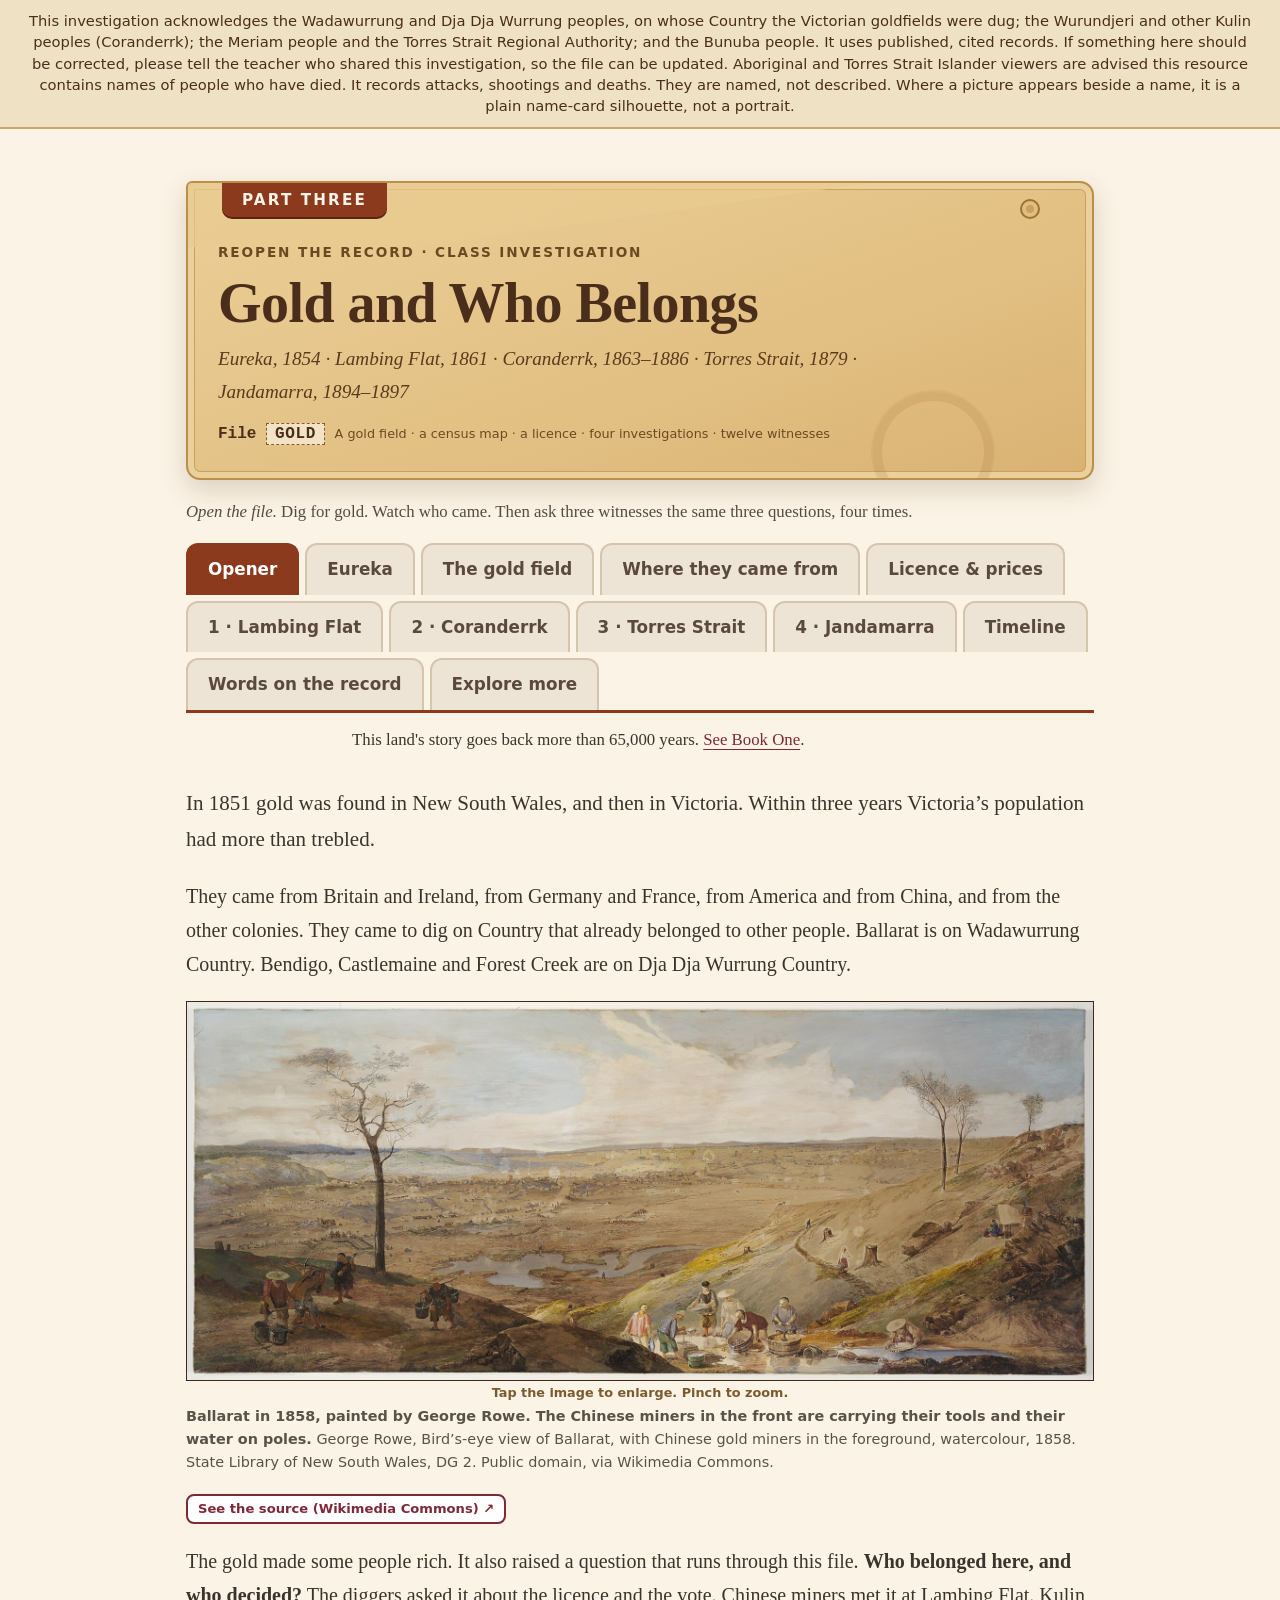
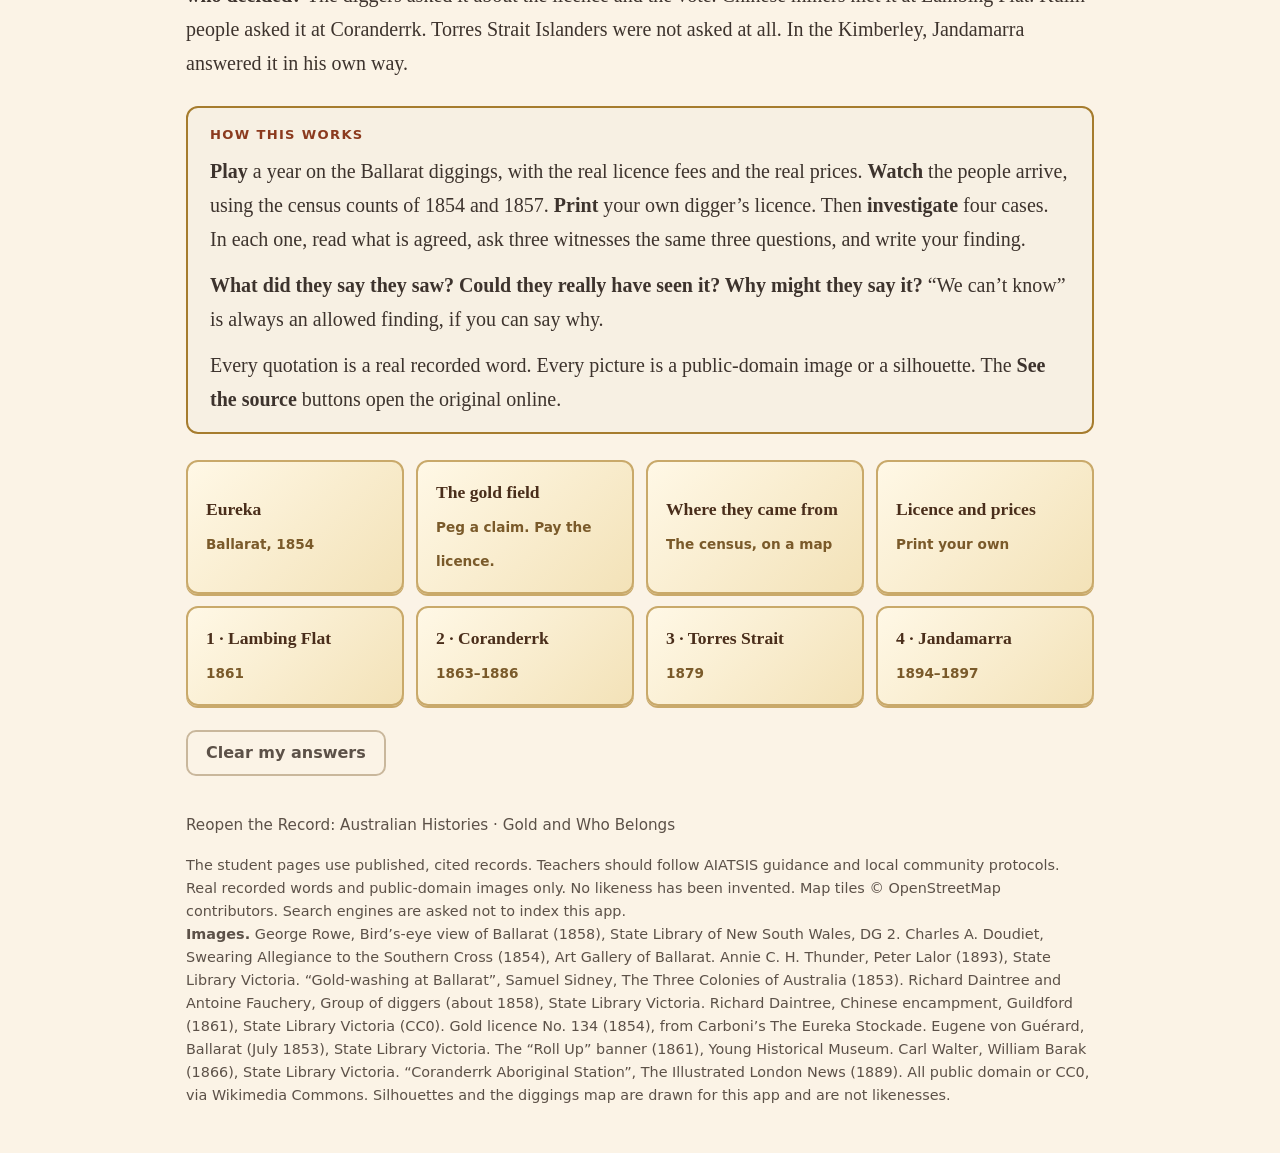
==== commit ffa95335: "Bump the live file to V20261128c after restoring the full investigation." ====
--- a/index.html
+++ b/index.html
@@ -4,18 +4,18 @@
 <meta charset="utf-8">
 <meta name="viewport" content="width=device-width,initial-scale=1">
 <title>Gold and Who Belongs · Reopen the Record: Australian Histories</title>
-<meta name="description" content="A class investigation: gold in Queensland at Canoona and Gympie, then Eureka, the Victorian gold field, the census map and the licence.">
+<meta name="description" content="A class investigation: the Victorian gold rush, Eureka, Lambing Flat, Coranderrk, Torres Strait and Jandamarra.">
 <meta name="robots" content="noindex, nofollow">
-<link rel="stylesheet" href="assets/style.css?v=20261128a">
-<link rel="stylesheet" href="assets/extra.css?v=20261128a">
+<link rel="stylesheet" href="assets/style.css?v=20261128c">
+<link rel="stylesheet" href="assets/extra.css?v=20261128c">
 <link rel="stylesheet" href="assets/vendor/leaflet/leaflet.css">
-<link rel="stylesheet" href="assets/claim.css?v=20261128a">
-<link rel="stylesheet" href="assets/gold.css?v=20261128a">
-  <link rel="stylesheet" href="assets/image-fit.css?v=20261128a">
+<link rel="stylesheet" href="assets/claim.css?v=20261128c">
+<link rel="stylesheet" href="assets/gold.css?v=20261128c">
+  <link rel="stylesheet" href="assets/image-fit.css?v=20261128c">
 </head>
-<body data-store="gold-who-belongs-v1" data-aliases='{"map": "arrivals", "eureka1854": "eureka", "prices": "licence"}' data-archived='{"inv1":"archive/index.html#inv1","inv2":"archive/index.html#inv2","inv3":"archive/index.html#inv3","inv4":"archive/index.html#inv4","timeline":"archive/index.html#timeline","words":"archive/index.html#words","explore":"archive/index.html#explore","lambing":"archive/index.html#inv1","coranderrk":"archive/index.html#inv2","torres":"archive/index.html#inv3","jandamarra":"archive/index.html#inv4"}'>
+<body data-store="gold-who-belongs-v1" data-aliases='{"map": "arrivals", "eureka1854": "eureka", "lambing": "inv1", "coranderrk": "inv2", "torres": "inv3", "jandamarra": "inv4", "prices": "licence"}'>
 <a class="skip" href="#main">Skip to the investigation</a>
-<div class="banner" role="note">This investigation acknowledges the Darumbal people, on whose Country gold was rushed at Canoona, near Rockhampton; the Gubbi Gubbi / Kabi Kabi people, on whose Country gold was found at Gympie; and the Wadawurrung and Dja Dja Wurrung peoples, on whose Country the Victorian goldfields were dug. It uses published, cited records. If something here should be corrected, please tell the teacher who shared this investigation, so the file can be updated. Some official records used words now considered offensive. They are quoted as written, and only where the record itself is being read.</div>
+<div class="banner" role="note">This investigation acknowledges the Wadawurrung and Dja Dja Wurrung peoples, on whose Country the Victorian goldfields were dug; the Wurundjeri and other Kulin peoples (Coranderrk); the Meriam people and the Torres Strait Regional Authority; and the Bunuba people. It uses published, cited records. If something here should be corrected, please tell the teacher who shared this investigation, so the file can be updated. Aboriginal and Torres Strait Islander viewers are advised this resource contains names of people who have died. It records attacks, shootings and deaths. They are named, not described. Where a picture appears beside a name, it is a plain name-card silhouette, not a portrait.</div>
 <header class="wrap top">
   <div class="envelope">
     <div class="folder-tab">Part Three</div>
@@ -23,80 +23,34 @@
     <div class="env-inner">
       <p class="env-eyebrow">Reopen the Record · Class investigation</p>
       <h1>Gold and Who Belongs</h1>
-      <p class="env-sub">Canoona, 1858 · Gympie, 1867 · Eureka, 1854</p>
-      <p class="env-case">File <span>GOLD</span> <small>A gold field · a census map · a licence</small></p>
+      <p class="env-sub">Eureka, 1854 · Lambing Flat, 1861 · Coranderrk, 1863–1886 · Torres Strait, 1879 · Jandamarra, 1894–1897</p>
+      <p class="env-case">File <span>GOLD</span> <small>A gold field · a census map · a licence · four investigations · twelve witnesses</small></p>
     </div>
   </div>
-  <p class="open-line"><em>Open the file.</em> Start with gold in Queensland. Then dig on the Victorian field, watch who came, and print a licence.</p>
-  <nav class="tabs" role="tablist" aria-label="Sections"><button role="tab" id="tab-opener" aria-controls="opener" aria-selected="true" data-tab="opener">Opener</button><button role="tab" id="tab-eureka" aria-controls="eureka" aria-selected="false" data-tab="eureka">Eureka</button><button role="tab" id="tab-game" aria-controls="game" aria-selected="false" data-tab="game">The gold field</button><button role="tab" id="tab-arrivals" aria-controls="arrivals" aria-selected="false" data-tab="arrivals">Where they came from</button><button role="tab" id="tab-licence" aria-controls="licence" aria-selected="false" data-tab="licence">Licence &amp; prices</button>
+  <p class="open-line"><em>Open the file.</em> Dig for gold. Watch who came. Then ask three witnesses the same three questions, four times.</p>
+  <nav class="tabs" role="tablist" aria-label="Sections"><button role="tab" id="tab-opener" aria-controls="opener" aria-selected="true" data-tab="opener">Opener</button><button role="tab" id="tab-eureka" aria-controls="eureka" aria-selected="false" data-tab="eureka">Eureka</button><button role="tab" id="tab-game" aria-controls="game" aria-selected="false" data-tab="game">The gold field</button><button role="tab" id="tab-arrivals" aria-controls="arrivals" aria-selected="false" data-tab="arrivals">Where they came from</button><button role="tab" id="tab-licence" aria-controls="licence" aria-selected="false" data-tab="licence">Licence &amp; prices</button><button role="tab" id="tab-inv1" aria-controls="inv1" aria-selected="false" data-tab="inv1">1 · Lambing Flat</button><button role="tab" id="tab-inv2" aria-controls="inv2" aria-selected="false" data-tab="inv2">2 · Coranderrk</button><button role="tab" id="tab-inv3" aria-controls="inv3" aria-selected="false" data-tab="inv3">3 · Torres Strait</button><button role="tab" id="tab-inv4" aria-controls="inv4" aria-selected="false" data-tab="inv4">4 · Jandamarra</button><button role="tab" id="tab-timeline" aria-controls="timeline" aria-selected="false" data-tab="timeline">Timeline</button><button role="tab" id="tab-words" aria-controls="words" aria-selected="false" data-tab="words">Words on the record</button><button role="tab" id="tab-explore" aria-controls="explore" aria-selected="false" data-tab="explore">Explore more</button>
   </nav>
   <p class="book-one-link">This land's story goes back more than 65,000 years. <a href="https://robmac10.github.io/the-story-contents/book-one/">See Book One</a>.</p>
 </header>
 <main id="main" class="wrap">
 <section id="opener" role="tabpanel" aria-labelledby="tab-opener" class="panel active">
-<div id="archive-note" class="box" hidden role="status"><p class="label">This section has moved</p><p>The section you asked for is no longer in the live file. It has been kept, not deleted. <a id="archive-link" href="archive/index.html">Open the archive</a>.</p></div>
-<p class="lead">In 1858 this country was still part of New South Wales. Then the papers reported gold at Canoona, about thirty miles from a new settlement on the Fitzroy River called Rockhampton.</p>
-<p>Canoona is on Darumbal Country. Queensland became a separate colony the next year, on 10 December 1859.</p>
-<div class="route" id="qld-disco">
-<div class="map" role="img" aria-label="Map of Canoona, near Rockhampton, and Gympie."></div>
-<div class="stop-card" aria-live="polite"></div>
-<p class="map-bar"><button type="button" class="btn alt prev">Previous</button> <span class="stop-count"></span> <button type="button" class="btn next-stop">Next place</button> <button type="button" class="btn alt whole">See the whole map</button></p>
-</div>
-<h2>Canoona, 1858</h2>
-<p>A prospector named Chappell (the paper also spelled his name Chappel) told a meeting at Gladstone that the field was payable. Open his report, line by line.</p>
-<div class="doc-reveal exhibit" data-doc="canoona-1858">
-<p class="kick">The Moreton Bay Courier · 28 July 1858 · page 2</p>
-<div class="doc-lines">
-<p class="doc-line">“One of the first results of the new postal arrangement for a regular periodical communication with Port Curtis is the transmission to us of news of the establishment of a working gold-field there.”</p>
-<p class="doc-line">At a meeting in Gladstone on 9 July, Mr Chappell “described the field as about seven miles from the Fitzroy River and 30 miles from Rockhampton.”</p>
-<p class="doc-line">He said he had “proved a paying gold field to exist, on which any man not afraid of work could earn his pound a day.”</p>
-</div>
-<p><button type="button" class="btn alt doc-next">Tap to read the next line</button></p>
-<p class="src">Source. “MARYBOROUGH. FROM OUR OWN CORRESPONDENT.” <cite>The Moreton Bay Courier</cite> (Brisbane), 28 July 1858, page 2, reporting a meeting at Gladstone on 9 July. Trove, nla.news-article3725156. The paper printed both “Chappel” and “Chappell”.</p>
-<p class="src-btns"><a class="src-btn" href="https://trove.nla.gov.au/newspaper/article/3725156" target="_blank" rel="noopener">See the source (Trove) ↗</a></p>
-</div>
-<p>Word ran south. By mid-September a Courier writer in Sydney said:</p>
-<div class="exhibit"><p class="kick">The Moreton Bay Courier · 15 September 1858 · page 2</p><blockquote>“All the talk now is of Port Curtis and its gold, and so far as the discovery is concerned, that can be no longer questionable.”</blockquote>
-<p>Ships were laid on for the Fitz Roy River: two steamers and nine sailing vessels. “Quite a fleet!”</p>
-<p class="src">Source. “NEWS AND NOTES, A SYDNEY MAN.” <cite>The Moreton Bay Courier</cite>, 15 September 1858, page 2. Trove, nla.news-article3725702.</p>
-<p class="src-btns"><a class="src-btn" href="https://trove.nla.gov.au/newspaper/article/3725702" target="_blank" rel="noopener">See the source (Trove) ↗</a></p></div>
-<p>Thousands came. The field could not hold them. On 16 October the same paper wrote that the mania had nearly passed away, and that money was being raised for “the destitute at Fitz Roy.”</p>
-<div class="exhibit"><p class="kick">The Moreton Bay Courier · 16 October 1858 · page 2</p><blockquote>“The mania, as to the Fitz Roy, has nearly passed away. The gloom of despondency is left to mantle round those who were too sanguine in their expectations.”</blockquote>
-<p class="src">Source. Editorial, <cite>The Moreton Bay Courier</cite>, 16 October 1858, page 2. Trove, nla.news-article3718500. Obvious typographical errors in the Trove text have been corrected (for example “pnssed” to “passed”). The paper’s spelling “Fitz Roy” is left as printed.</p>
-<p class="src-btns"><a class="src-btn" href="https://trove.nla.gov.au/newspaper/article/3718500" target="_blank" rel="noopener">See the source (Trove) ↗</a></p></div>
-<p class="src">Canoona is about forty kilometres north-west of Rockhampton. A University of Queensland summary estimates 15,000 people there between September and December 1858, and says the field was not a “duffer” but could not support that many. The historian Lorna McDonald, quoted by the State Library of Queensland, counted more than 8,000 passengers landing between 1 October and mid-November 1858. This page uses “thousands,” because the exact number is an estimate.</p>
-<p class="src-btns"><a class="src-btn" href="https://www.slq.qld.gov.au/blog/gold-fever-canoona-delusion-near-rockhampton" target="_blank" rel="noopener">State Library of Queensland (Canoona) ↗</a><a class="src-btn" href="https://queenslandplaces.com.au/canoona" target="_blank" rel="noopener">Queensland Places (Canoona) ↗</a></p>
-<h2>Gympie, 1867</h2>
-<p>Nine years after Canoona, the new colony of Queensland was in a recession. The government offered a reward for a payable gold field. In October 1867 a prospector, James Nash, wrote from Maryborough to claim it. Open his letter, line by line.</p>
-<div class="doc-reveal exhibit plate" data-doc="nash-1867">
-<p class="kick">James Nash · letter · Maryborough · 16 October 1867</p>
-<div class="doc-lines">
-<p class="doc-line">“Sir,”</p>
-<p class="doc-line">“I do myself the honour to inform you that I have found a gold field in the Wide Bay District.”</p>
-<p class="doc-line">“It is situated between Curry &amp; Traviston about 50 miles from Maryborough.”</p>
-<p class="doc-line">“I have proven several gullys and feel sure there is profitable employment for a large number of miners and I hereby claim the reward offered for the discovery of gold fields by the government.”</p>
-<p class="doc-line">“I have the honor to be your obedient servant.”</p>
-<p class="doc-line letter-sign">James Nash</p>
-</div>
-<p><button type="button" class="btn alt doc-next">Tap to read the next line</button></p>
-<p class="src">Source. Letter from James Nash to the Minister of Lands, 16 October 1867. Queensland State Archives, item ITM1137542. The wording follows the published transcript of that letter in Gympie Regional Memories (Gympie Regional Libraries). “Curry” is Curra station; “Traviston” is Traveston. The letter keeps Nash’s spellings, including “gullys” and both “honour” and “honor.”</p>
-<p class="src-btns"><a class="src-btn" href="https://www.archivessearch.qld.gov.au/items/ITM1137542" target="_blank" rel="noopener">See the source (Queensland State Archives) ↗</a><a class="src-btn" href="https://gympieregionalmemories.com/2022/05/12/gold-discovered-in-gympie/" target="_blank" rel="noopener">The published transcript ↗</a></p>
-</div>
-<button type="button" class="zoom" data-full="assets/img/gympie-mary-street-1868.jpg"><img src="assets/img/gympie-mary-street-1868.jpg" alt="A dirt street of timber shops and hotels in Gympie in 1868, with a man standing on a verandah and a rider in the road." loading="lazy"></button>
-<p class="zoom-hint">Tap the image to enlarge. Pinch to zoom.</p>
-<p class="note"><strong>Mary Street, Gympie, 1868, the year after Nash’s find.</strong> The town was still sometimes called Nashville. Queensland State Archives, via Wikimedia Commons. Public domain. The photograph shows a street of shops and hotels, not a portrait.</p>
-<p class="src-btns"><a class="src-btn" href="https://commons.wikimedia.org/wiki/File:Main_Street,_Gympie,_1868.jpg" target="_blank" rel="noopener">See the source (Wikimedia Commons) ↗</a></p>
-<p>The field was first called Nashville, after Nash. It was later named Gympie. The gold helped the colony through hard times. People later called Gympie the town that saved Queensland.</p>
-<p>Gympie is on Gubbi Gubbi / Kabi Kabi Country.</p>
-<p class="src">Sources. Queensland State Archives, “Gold at Gympie,” 30 August 2021 (the 1866 recession, the reward, the later town name, and the later wording that hailed the town as the colony’s saviour). Australian Bureau of Statistics, “150 Years of Queensland’s Economic History,” 2009 (Separation on 10 December 1859). Ruth S. Kerr, “Mineral discoveries – as recorded in records at Queensland State Archives,” Journal of Australasian Mining History, vol. 23 (October 2025), says the Executive Council awarded Nash £1,000 in 1868, under a notice of rewards dated 29 January 1867. That amount is not used in the student text, because the letter itself does not name a figure.</p>
-<p class="src-btns"><a class="src-btn" href="https://blogs.archives.qld.gov.au/2021/08/30/gold-at-gympie/" target="_blank" rel="noopener">Queensland State Archives (Gympie) ↗</a><a class="src-btn" href="https://www.abs.gov.au/ausstats/abs@.nsf/Previousproducts/1318.3Feature%20Article14Feb%202009?issue=Feb+2009&amp;num=&amp;opendocument=&amp;prodno=1318.3&amp;tabname=Summary&amp;view=" target="_blank" rel="noopener">ABS, 150 years of Queensland ↗</a></p>
-<p>Victoria’s rush had come first, in 1851. It was there that diggers fought the licence, and there that the stockade was built at Eureka in 1854. Open that record next. Then try a year on the gold field, see who came, and print a licence.</p>
-<div class="box"><p class="label">How this works</p><p><strong>Play</strong> a year on the Ballarat diggings, with the real licence fees and the real prices. <strong>Watch</strong> the people arrive, using the census counts of 1854 and 1857. <strong>Print</strong> your own digger’s licence.</p><p>Every quotation is a real recorded word. Every picture is a public-domain image. The <strong>See the source</strong> buttons open the original online.</p></div>
+
+<p class="lead">In 1851 gold was found in New South Wales, and then in Victoria. Within three years Victoria’s population had more than trebled.</p>
+<p>They came from Britain and Ireland, from Germany and France, from America and from China, and from the other colonies. They came to dig on Country that already belonged to other people. Ballarat is on Wadawurrung Country. Bendigo, Castlemaine and Forest Creek are on Dja Dja Wurrung Country.</p>
+<button type="button" class="zoom" data-full="assets/img/ballarat-rowe-1858.jpg"><img src="assets/img/ballarat-rowe-1858.jpg" alt="Watercolour of the Ballarat diggings in 1858: tents, shafts and mounds of earth across a valley, with Chinese miners in the foreground." loading="lazy"></button>
+<p class="zoom-hint">Tap the image to enlarge. Pinch to zoom.</p>
+<p class="note"><strong>Ballarat in 1858, painted by George Rowe. The Chinese miners in the front are carrying their tools and their water on poles.</strong> George Rowe, Bird’s-eye view of Ballarat, with Chinese gold miners in the foreground, watercolour, 1858. State Library of New South Wales, DG 2. Public domain, via Wikimedia Commons.</p><p class="src-btns"><a class="src-btn" href="https://commons.wikimedia.org/wiki/File:Ballarat_George_Rowe_SLNSW_FL4317605.jpg" target="_blank" rel="noopener">See the source (Wikimedia Commons) ↗</a></p>
+<p>The gold made some people rich. It also raised a question that runs through this file. <strong>Who belonged here, and who decided?</strong> The diggers asked it about the licence and the vote. Chinese miners met it at Lambing Flat. Kulin people asked it at Coranderrk. Torres Strait Islanders were not asked at all. In the Kimberley, Jandamarra answered it in his own way.</p>
+<div class="box"><p class="label">How this works</p><p><strong>Play</strong> a year on the Ballarat diggings, with the real licence fees and the real prices. <strong>Watch</strong> the people arrive, using the census counts of 1854 and 1857. <strong>Print</strong> your own digger’s licence. Then <strong>investigate</strong> four cases. In each one, read what is agreed, ask three witnesses the same three questions, and write your finding.</p><p><strong>What did they say they saw? Could they really have seen it? Why might they say it?</strong> “We can’t know” is always an allowed finding, if you can say why.</p><p>Every quotation is a real recorded word. Every picture is a public-domain image or a silhouette. The <strong>See the source</strong> buttons open the original online.</p></div>
 <div class="gold-grid">
 <button type="button" class="gold-tile" data-goto="eureka"><strong>Eureka</strong><span>Ballarat, 1854</span></button>
 <button type="button" class="gold-tile" data-goto="game"><strong>The gold field</strong><span>Peg a claim. Pay the licence.</span></button>
 <button type="button" class="gold-tile" data-goto="arrivals"><strong>Where they came from</strong><span>The census, on a map</span></button>
 <button type="button" class="gold-tile" data-goto="licence"><strong>Licence and prices</strong><span>Print your own</span></button>
+<button type="button" class="gold-tile" data-goto="inv1"><strong>1 · Lambing Flat</strong><span>1861</span></button>
+<button type="button" class="gold-tile" data-goto="inv2"><strong>2 · Coranderrk</strong><span>1863–1886</span></button>
+<button type="button" class="gold-tile" data-goto="inv3"><strong>3 · Torres Strait</strong><span>1879</span></button>
+<button type="button" class="gold-tile" data-goto="inv4"><strong>4 · Jandamarra</strong><span>1894–1897</span></button>
 </div>
 </section>
 <section id="eureka" role="tabpanel" aria-labelledby="tab-eureka" class="panel">
@@ -258,8 +212,302 @@
 <button type="button" class="zoom" data-full="assets/img/ballarat-vonguerard-1853.jpg"><img src="assets/img/ballarat-vonguerard-1853.jpg" alt="Pencil drawing of tents and huts among tall trees, with felled logs in the foreground." loading="lazy"></button>
 <p class="zoom-hint">Tap the image to enlarge. Pinch to zoom.</p>
 <p class="note"><strong>The Ballarat diggings in July 1853, drawn by Eugene von Guérard.</strong> Eugene von Guérard, Ballarat 29, 30 July 1853, pencil drawing. State Library Victoria. Public domain, via Wikimedia Commons.</p><p class="src-btns"><a class="src-btn" href="https://commons.wikimedia.org/wiki/File:Ballarat_29,_30_July_1853.jpeg" target="_blank" rel="noopener">See the source (Wikimedia Commons) ↗</a></p>
-<div class="box"><p class="label">Looking back</p><p>You have now opened the gold field, the census map and the licence. They belong to the Victorian rush that came first. Compare them with what the Queensland records in the opener show.</p></div>
-<p class="inv-nav"><button type="button" class="btn big" data-goto="opener">Back to the opener</button></p>
+<p class="inv-nav"><button type="button" class="btn big" data-goto="inv1">Next: investigation 1</button></p>
+</section>
+<section id="inv1" role="tabpanel" aria-labelledby="tab-inv1" class="panel">
+<p class="eyebrow">Investigation 1</p><h2>Lambing Flat, 1861</h2><p class="inv-q">What happened on 30 June 1861, and how many people took part?</p>
+<h3>What is agreed</h3>
+<ul><li>Lambing Flat was a goldfield in New South Wales, on the Burrangong diggings, where the town of Young is now.</li><li>In 1860 and 1861 crowds of white miners attacked the Chinese miners’ camps there several times and drove them off the field.</li><li>The worst attack was on Sunday 30 June 1861. The crowd marched with a band, behind a banner painted on a tent flap: “Roll up, Roll up, No Chinese”.</li><li>Police and soldiers were sent. Some of the miners were put on trial. Most were let go. Two were sent to gaol.</li><li>In 1862 the government’s commissioner, William Campbell, reported on the Chinese miners’ claims for what they had lost. About £4,240 was paid on 706 of the 1,568 claims.</li><li>Later in 1861 the New South Wales Parliament passed a law charging ten pounds for each Chinese man who arrived.</li></ul>
+<button type="button" class="zoom" data-full="assets/img/rollup-banner.jpg"><img src="assets/img/rollup-banner.jpg" alt="A painted canvas banner with a cross of stars and the words Roll up, Roll up, No Chinese." loading="lazy"></button>
+<p class="zoom-hint">Tap the image to enlarge. Pinch to zoom.</p>
+<p class="note"><strong>The banner carried at Lambing Flat in 1861. “Roll up” meant come and join in.</strong> The “Roll Up” banner, Lambing Flat (Burrangong), 1861. Young Historical Museum, Young, New South Wales. Public domain, via Wikimedia Commons.</p><p class="src-btns"><a class="src-btn" href="https://www.migrationheritage.nsw.gov.au/exhibition/objectsthroughtime/lambingflatsbanner/index.html" target="_blank" rel="noopener">About the banner (NSW Migration Heritage Centre) ↗</a><a class="src-btn" href="https://commons.wikimedia.org/wiki/File:LambingFlatRollUpBanner.jpg" target="_blank" rel="noopener">Image (Wikimedia Commons) ↗</a></p>
+<h3>Ask three witnesses</h3><p>Ask every witness the same three questions: <strong>What did they say they saw? Could they really have seen it? Why might they say it?</strong> Tap a picture to enlarge it.</p>
+<article class="witness" id="w-letter">
+<figure><button type="button" class="portrait-zoom"><img src="assets/silhouettes/letter.png" alt="Silhouette of a letter, not a person."></button><figcaption>Silhouette of a letter. The writer is not named.</figcaption></figure>
+<div><h3>An eyewitness letter</h3><p class="role">A letter from Lambing Flat, printed in The Sydney Morning Herald, 13 July 1861</p><p class="src">Source. The Sydney Morning Herald, 13 July 1861, page 5 (Trove).</p><p class="src-btns"><a class="src-btn" href="https://trove.nla.gov.au/newspaper/article/13067726" target="_blank" rel="noopener">See the source (Trove) ↗</a></p>
+<p><strong>What did they say they saw?</strong> “a body of about two thousand men arrived on Lambing Flat from the new rush, Tipperary Gully, led by a brass band. They carried a large banner, with words “ Roll-up — no Chinese ; ””<br>The next day: “On Monday morning, there were twelve hundred Chinese out at a Mr. Roberts’ station, three miles from the Flat ; they had neither tents, bedding, nor even a mouthful to eat”</p>
+<p><strong>Could they really have seen it?</strong> The writer says they were on the Flat that Sunday. “About two thousand” is an estimate, made by someone standing in or near the crowd. The writer also saw the Chinese miners the next morning, at a station three miles away.</p>
+<p><strong>Why might they say it?</strong> The letter was written for readers in Sydney, a long way from the goldfield. We don’t know who the writer was, or why they chose to write.</p>
+<label class="field" for="q-letter-saw">What did they say they saw?</label>
+<textarea id="q-letter-saw" data-key="q-letter-saw" rows="2"></textarea><label class="field" for="q-letter-could">Could they really have seen it?</label>
+<textarea id="q-letter-could" data-key="q-letter-could" rows="2"></textarea><label class="field" for="q-letter-why">Why might they say it?</label>
+<textarea id="q-letter-why" data-key="q-letter-why" rows="2"></textarea></div></article>
+<article class="witness" id="w-corr">
+<figure><button type="button" class="portrait-zoom"><img src="assets/silhouettes/correspondent.png" alt="Silhouette of a person, not a likeness."></button><figcaption>Silhouette. No likeness of the reporter.</figcaption></figure>
+<div><h3>The Special Correspondent</h3><p class="role">A reporter sent by The Sydney Morning Herald · report printed 20 July 1861</p><p class="src">Source. The Sydney Morning Herald, 20 July 1861, page 8 (Trove).</p><p class="src-btns"><a class="src-btn" href="https://trove.nla.gov.au/newspaper/article/13060704" target="_blank" rel="noopener">See the source (Trove) ↗</a></p>
+<p><strong>What did they say they saw?</strong> “upwards of a thousand men, armed with bludgeons and pickhandles, no fire-arms as yet appearing, were assembled round the “No Chinese” standard.”<br>Later that day: “the number assembled amounted to at least 3000 persons.”<br>“the Chinese being driven off … without being permitted to take with them any portion of their property.”</p>
+<p><strong>Could they really have seen it?</strong> His report was printed three weeks after 30 June. He does not say whether he saw the march himself or pieced it together from people who did. His numbers grow during the day, from “upwards of a thousand” to “at least 3000”.</p>
+<p><strong>Why might they say it?</strong> A newspaper reporter is paid to tell the whole story to readers who were not there. He also describes the attack as carried out “under circumstances of great barbarity in some cases”.</p>
+<label class="field" for="q-corr-saw">What did they say they saw?</label>
+<textarea id="q-corr-saw" data-key="q-corr-saw" rows="2"></textarea><label class="field" for="q-corr-could">Could they really have seen it?</label>
+<textarea id="q-corr-could" data-key="q-corr-could" rows="2"></textarea><label class="field" for="q-corr-why">Why might they say it?</label>
+<textarea id="q-corr-why" data-key="q-corr-why" rows="2"></textarea></div></article>
+<article class="witness" id="w-petition">
+<figure><button type="button" class="portrait-zoom"><img src="assets/silhouettes/petition.png" alt="Silhouette of a petition, not a person."></button><figcaption>Silhouette of a petition. No likeness of the petitioners.</figcaption></figure>
+<div><h3>Tom Me, What Young and Que You</h3><p class="role">Chinese miners at Lambing Flat · petition to the Legislative Assembly of New South Wales, 1861</p><p class="src">Source. “Alleged Aggression on Chinese at Lambing Flat: Petition of Tom Me, What Young and Que You”, printed 12 September 1861, Votes and Proceedings of the Legislative Assembly of New South Wales, 1861–62, vol. II, p. 3; as quoted by the Young Historical Museum.</p><p class="src-btns"><a class="src-btn" href="https://younghistoricalmuseum.wordpress.com/home/lambing-flat-riots/" target="_blank" rel="noopener">See the source (Young Historical Museum) ↗</a></p>
+<p><strong>What did they say they saw?</strong> “… assembled together on foot and on horseback, to the number, at various times during the said day, of from eight hundred to three thousand, as your Petitioners believe, and being armed with bludgeons, fire-arms, and other weapons, and carrying banners or flags inscribed with the words “Roll up”, “No Chinese,” attacked your Petitioners and the rest of the Chinese, at and near Lambing Flat aforesaid, … drove your Petitioners and the rest of the Chinese, from the said diggings.”</p>
+<p><strong>Could they really have seen it?</strong> They were among the Chinese miners who were attacked. They saw the crowd from the other side. They give the crowd’s size as a range, “as your Petitioners believe”.</p>
+<p><strong>Why might they say it?</strong> They were asking the Parliament to pay them for what they had lost. A petition uses the formal words that Parliament expects. We don’t know who wrote the words down for them.</p>
+<label class="field" for="q-petition-saw">What did they say they saw?</label>
+<textarea id="q-petition-saw" data-key="q-petition-saw" rows="2"></textarea><label class="field" for="q-petition-could">Could they really have seen it?</label>
+<textarea id="q-petition-could" data-key="q-petition-could" rows="2"></textarea><label class="field" for="q-petition-why">Why might they say it?</label>
+<textarea id="q-petition-why" data-key="q-petition-why" rows="2"></textarea></div></article>
+<h3>My finding</h3><div class="box">
+<p><strong>What happened at Lambing Flat on 30 June 1861, and how many people took part?</strong></p>
+<fieldset class="choices stacked"><legend>Pick the finding closest to yours, or write your own.</legend><label><input type="radio" name="finding1" value="drove"> A large crowd attacked the Chinese miners’ camps and drove them off the diggings. All three witnesses say so.</label><label><input type="radio" name="finding1" value="numbers"> The witnesses give different numbers, from eight hundred to three thousand. The size of the crowd can’t be settled.</label><label><input type="radio" name="finding1" value="property"> The Chinese miners lost their tents and belongings as well as their claims.</label><label><input type="radio" name="finding1" value="cantknow"> We can’t know. The records leave too much out to settle it.</label><label><input type="radio" name="finding1" value="other"> Another finding.</label></fieldset>
+<label class="field" for="reason1">My finding, and why</label>
+<textarea id="reason1" data-key="reason1" rows="5" placeholder="Say what the witnesses agree on, and where they disagree."></textarea>
+<label class="field" for="cantknow1">We can’t know …</label>
+<textarea id="cantknow1" data-key="cantknow1" rows="3" placeholder="Name one thing these records cannot tell us, and why."></textarea>
+</div>
+<h3>Why it still matters</h3>
+<p>The banner is kept at the museum in Young. In 2022 it was listed on the New South Wales State Heritage Register. The law passed in 1861 was one of several colonial laws aimed at Chinese arrivals. Forty years later, the new Commonwealth Parliament passed a law to keep out people it did not want.</p>
+<details class="sleuth-sec teacher" id="teacher-1"><summary>Teacher note: investigation 1</summary><div class="sleuth-body">
+<p><strong>Conflicts to flag.</strong></p>
+<ul><li>Crowd size: about 2,000 (letter, SMH 13 July 1861); upwards of 1,000, then at least 3,000 (Special Correspondent, SMH 20 July 1861); 800 to 3,000 (petition). The Young Historical Museum gives 2,000 to 3,000.</li><li>The petition excerpt is trimmed with ellipses. The full sentence says the petitioners were beaten and that Tom Me’s hair was cut off. The correspondent’s report also describes injuries and plunder. These details are left out of the student text.</li><li>On 14 July 1861 a miner, William Lupton, was killed when police fired on a crowd at the Lambing Flat police camp. Not in the student text.</li><li>The trial outcome (“two were sent to gaol”: Owen and Spicer, two years) and the compensation figures (£4,240; 706 of 1,568 claims) follow Campbell’s 1862 report as summarised in published histories; the report itself was not opened from the build machine.</li><li>The 1861 Act (Chinese Immigrants Regulation and Restriction Act, No. 28a) could not be opened on AustLII from the build machine; it is cited by title.</li></ul>
+<p><strong>Images.</strong> The banner is a photograph of the object. The letter, correspondent and petition cards are silhouettes, not likenesses.</p>
+</div></details>
+<p class="inv-nav"><button type="button" class="btn big" data-goto="inv2">Next: investigation 2</button></p>
+</section>
+<section id="inv2" role="tabpanel" aria-labelledby="tab-inv2" class="panel">
+<p class="eyebrow">Investigation 2</p><h2>Coranderrk, 1863 to 1886</h2><p class="inv-q">What did the people of Coranderrk want, and what did they say was going wrong?</p>
+<h3>What is agreed</h3>
+<ul><li>Early in 1863 about forty Kulin people walked over the Dandenong Ranges to an old camping place where Badger Creek meets the Yarra River. Their leaders were Simon Wonga and William Barak.</li><li>In June 1863 the land was set aside as a reserve, called Coranderrk.</li><li>The people built houses, cleared paddocks and grew crops. In its early years the station paid its way.</li><li>After 1874 new managers were stricter. Some members of the Board for the Protection of Aborigines wanted to move the people and sell the land.</li><li>The people walked to Melbourne again and again with petitions. In 1881 a board of inquiry heard their evidence.</li><li>In 1886 a new Victorian law made many people of mixed descent aged between fifteen and thirty-five leave stations like Coranderrk. By 1893 thirty-one people lived there. Coranderrk was closed in 1924.</li></ul>
+<button type="button" class="zoom" data-full="assets/img/coranderrk-1889.jpg"><img src="assets/img/coranderrk-1889.jpg" alt="Drawing of a row of small houses with fences, trees and hills behind." loading="lazy"></button>
+<p class="zoom-hint">Tap the image to enlarge. Pinch to zoom.</p>
+<p class="note"><strong>Coranderrk, drawn in 1889.</strong> “Coranderrk Aboriginal Station”, sketch by an unknown artist, The Illustrated London News, 26 January 1889, p. 116. Public domain, via Wikimedia Commons.</p><p class="src-btns"><a class="src-btn" href="https://commons.wikimedia.org/wiki/File:Coranderrk_Aboriginal_Station,_1889_sketch.png" target="_blank" rel="noopener">See the source (Wikimedia Commons) ↗</a></p>
+<h3>Ask three witnesses</h3><p>Ask every witness the same three questions: <strong>What did they say they saw? Could they really have seen it? Why might they say it?</strong> Tap a picture to enlarge it.</p>
+<article class="witness" id="w-barak">
+<figure><button type="button" class="portrait-zoom"><img src="assets/silhouettes/barak.png" alt="A plain silhouette name card for William Barak. This is not a portrait or a likeness."></button><figcaption>A silhouette, not a likeness.</figcaption></figure>
+<div><h3>William Barak</h3><p class="role">Wurundjeri leader · lived at Coranderrk from 1863</p><p class="src">Source. Evidence to the Coranderrk inquiry, 1881; as quoted by the National Museum of Australia, “Coranderrk”, Defining Moments.</p><p class="src-btns"><a class="src-btn" href="https://www.nma.gov.au/defining-moments/resources/coranderrk" target="_blank" rel="noopener">See the source (National Museum of Australia) ↗</a></p>
+<p><strong>What did they say they saw?</strong> “And we don’t want any Board nor inspecting Capt. Page over us – only one man, that is Mr. Green, and the station to be under the Chief Secretary; and then we will show to the country that we can work it and make it pay, and I know it will.”<br>(John Green was the first manager. Captain Page ran the Board. The Chief Secretary was a minister in the Victorian government.)</p>
+<p><strong>Could they really have seen it?</strong> He had lived at Coranderrk since the walk of 1863 and was one of its leaders. He knew both the early years under Green and the years after. His words were taken down by the inquiry and printed in its report.</p>
+<p><strong>Why might they say it?</strong> He was speaking to an inquiry that could change what happened to the station. He wanted the people to stay on the land, and to choose who ran it.</p>
+<label class="field" for="q-barak-saw">What did they say they saw?</label>
+<textarea id="q-barak-saw" data-key="q-barak-saw" rows="2"></textarea><label class="field" for="q-barak-could">Could they really have seen it?</label>
+<textarea id="q-barak-could" data-key="q-barak-could" rows="2"></textarea><label class="field" for="q-barak-why">Why might they say it?</label>
+<textarea id="q-barak-why" data-key="q-barak-why" rows="2"></textarea></div></article>
+<article class="witness" id="w-bamfield">
+<figure><button type="button" class="portrait-zoom"><img src="assets/silhouettes/bamfield.png" alt="Silhouette of a person, not a likeness."></button><figcaption>Silhouette. No likeness of Thomas Bamfield.</figcaption></figure>
+<div><h3>Thomas Bamfield</h3><p class="role">Coranderrk resident · letter handed to the inquiry, 1881</p><p class="src">Source. Letter to the Coranderrk inquiry, 1881, approved by Barak; quoted in Diane E. Barwick, Rebellion at Coranderrk (ANU Press), chapter 11.</p><p class="src-btns"><a class="src-btn" href="https://press-files.anu.edu.au/downloads/press/n12944/html/ch11.xhtml" target="_blank" rel="noopener">See the source (ANU Press) ↗</a></p>
+<p><strong>What did they say they saw?</strong> “I report this matter for the welfare of the station. The station has never been improved since the old manager left. No clearing or grubbing done; no potatoes, cabbages, or other vegetables have been grown, and no fencing done since he left.”<br>“Under Mr Green we used to kill our own cattle, and grow our own potatoes, cabbages, onions, carrots and pumpkins – everything we could grow.”</p>
+<p><strong>Could they really have seen it?</strong> He lived on the station and compared it with the years before Green left, seven years earlier. Barwick writes that Barak approved the letter.</p>
+<p><strong>Why might they say it?</strong> The letter sums up the residents’ complaints for an inquiry that could bring Green back. Barwick writes that the manager blamed Bamfield for stirring up the complaints.</p>
+<label class="field" for="q-bamfield-saw">What did they say they saw?</label>
+<textarea id="q-bamfield-saw" data-key="q-bamfield-saw" rows="2"></textarea><label class="field" for="q-bamfield-could">Could they really have seen it?</label>
+<textarea id="q-bamfield-could" data-key="q-bamfield-could" rows="2"></textarea><label class="field" for="q-bamfield-why">Why might they say it?</label>
+<textarea id="q-bamfield-why" data-key="q-bamfield-why" rows="2"></textarea></div></article>
+<article class="witness" id="w-bon">
+<figure><button type="button" class="portrait-zoom"><img src="assets/silhouettes/bon.png" alt="Silhouette of a woman, not a likeness."></button><figcaption>Silhouette. No likeness of Anne Bon.</figcaption></figure>
+<div><h3>Anne F. Bon</h3><p class="role">A supporter of the Coranderrk people · letter to the Chief Secretary, 23 March 1881</p><p class="src">Source. Anne F. Bon to Chief Secretary Graham Berry, 23 March 1881; quoted in Barwick, Rebellion at Coranderrk, chapter 11, “Mrs Bon Intervenes”.</p><p class="src-btns"><a class="src-btn" href="https://press-files.anu.edu.au/downloads/press/n12944/html/ch11.xhtml" target="_blank" rel="noopener">See the source (ANU Press) ↗</a></p>
+<p><strong>What did they say they saw?</strong> “The blacks are neither slaves nor criminals, then why are they treated as such? You have power to re-appoint the manager they love …”</p>
+<p><strong>Could they really have seen it?</strong> She was not a resident. She visited the station and knew its people. Later in 1881 she sat on the board of inquiry herself.</p>
+<p><strong>Why might they say it?</strong> She was writing to a government minister to change who managed the station. A newspaper of the time said the inquiry happened “chiefly” because she kept asking for it.</p>
+<label class="field" for="q-bon-saw">What did they say they saw?</label>
+<textarea id="q-bon-saw" data-key="q-bon-saw" rows="2"></textarea><label class="field" for="q-bon-could">Could they really have seen it?</label>
+<textarea id="q-bon-could" data-key="q-bon-could" rows="2"></textarea><label class="field" for="q-bon-why">Why might they say it?</label>
+<textarea id="q-bon-why" data-key="q-bon-why" rows="2"></textarea></div></article>
+<h3>My finding</h3><div class="box">
+<p><strong>What did the people of Coranderrk want, and what did they say was going wrong?</strong></p>
+<fieldset class="choices stacked"><legend>Pick the finding closest to yours, or write your own.</legend><label><input type="radio" name="finding2" value="manage"> They wanted to keep the land and run the station themselves, with a manager they chose.</label><label><input type="radio" name="finding2" value="worse"> They said the station had gone backwards since Green left: no crops, no fencing, other people’s cattle on the land.</label><label><input type="radio" name="finding2" value="outsider"> Their supporters outside the station helped them be heard, but the words of the residents are the strongest evidence.</label><label><input type="radio" name="finding2" value="cantknow"> We can’t know. The records leave too much out to settle it.</label><label><input type="radio" name="finding2" value="other"> Another finding.</label></fieldset>
+<label class="field" for="reason2">My finding, and why</label>
+<textarea id="reason2" data-key="reason2" rows="5" placeholder="Use the residents’ own words in your answer."></textarea>
+<label class="field" for="cantknow2">We can’t know …</label>
+<textarea id="cantknow2" data-key="cantknow2" rows="3" placeholder="Name one thing these records cannot tell us, and why."></textarea>
+</div>
+<h3>Why it still matters</h3>
+<p>The people of Coranderrk used petitions, deputations, letters to newspapers and evidence to an inquiry. For a time in the 1880s they kept their land. The Wurundjeri and other Kulin peoples still tell this story, and Barak is remembered as a leader and an artist.</p>
+<details class="sleuth-sec teacher" id="teacher-2"><summary>Teacher note: investigation 2</summary><div class="sleuth-body">
+<p><strong>Consultation.</strong> Teachers should follow the AIATSIS Code of Ethics (2020) and the protocols of the Wurundjeri Woi-wurrung Cultural Heritage Aboriginal Corporation and other Kulin Traditional Owners before adding further community voices, oral histories or images. Barak’s photograph is a public-domain image of a person who has died; check community preferences before classroom use.</p>
+<ul><li>Barak’s quotation follows the National Museum of Australia. Barwick (chapter 11) quotes other words of his from the same inquiry (Coranderrk Inquiry 1881: 9–10).</li><li>Bamfield’s letter and Bon’s letter are quoted from Barwick, not from the archival originals (Bon: CSIC 81/V2688).</li><li>Under the 1886 Act the age range and the 1893 figure follow the National Museum of Australia.</li><li>The 1889 sketch is by an unknown artist (The Illustrated London News, 26 January 1889).</li></ul>
+</div></details>
+<p class="inv-nav"><button type="button" class="btn big" data-goto="inv3">Next: investigation 3</button></p>
+</section>
+<section id="inv3" role="tabpanel" aria-labelledby="tab-inv3" class="panel">
+<p class="eyebrow">Investigation 3</p><h2>Torres Strait, 1879</h2><p class="inv-q">How did the islands of Torres Strait become part of Queensland, and did the Islanders know?</p>
+<h3>What is agreed</h3>
+<ul><li>The islands of Torres Strait lie between Cape York and New Guinea. Their peoples had lived there for thousands of years, fishing, gardening, sailing and trading.</li><li>By 1879 Queensland already held the islands close to its coast. That year the Queensland Parliament passed an Act to take in the rest, all the way to the coast of New Guinea.</li><li>On 21 July 1879, in Brisbane, the Governor of Queensland made a proclamation. From 1 August 1879 the islands were part of Queensland.</li><li>Mer, also called Murray Island, is one of the eastern islands. Its people are the Meriam people.</li><li>In 1992 the High Court of Australia decided the Mabo case. It declared that the Meriam people were entitled to their land on the Murray Islands.</li></ul>
+<h3>Ask three witnesses</h3><p>Ask every witness the same three questions: <strong>What did they say they saw? Could they really have seen it? Why might they say it?</strong> Tap a picture to enlarge it.</p>
+<article class="witness" id="w-proc">
+<figure><button type="button" class="portrait-zoom"><img src="assets/silhouettes/proclamation.png" alt="Silhouette of a document with a seal, not a person."></button><figcaption>Silhouette of a document.</figcaption></figure>
+<div><h3>The Governor’s proclamation</h3><p class="role">Signed at Brisbane, 21 July 1879, under the Queensland Coast Islands Act 1879</p><p class="src">Source. Proclamation of 21 July 1879, as quoted in Mabo v Queensland (No 2) (1992), Brennan J; Queensland Coast Islands Act 1879, section 1 (Documenting Democracy).</p><p class="src-btns"><a class="src-btn" href="https://www.foundingdocs.gov.au/resources/transcripts/qld3ii_doc_1879.pdf" target="_blank" rel="noopener">See the source: the Act (Documenting Democracy) ↗</a><a class="src-btn" href="https://eresources.hcourt.gov.au/showbyHandle/1/8925" target="_blank" rel="noopener">The proclamation, in the Mabo judgment (High Court) ↗</a></p>
+<p><strong>What did they say they saw?</strong> “that from and after the first day of August, in the year of our Lord one thousand eight hundred and seventy-nine, the Islands described in the Schedule … shall be annexed to and become part of the Colony of Queensland, and shall be and become subject to the laws in force therein.”<br>The Act said the same: “… the Islands described in the schedule hereto shall be annexed to and become part of the Colony of Queensland and shall be and become subject to the laws in force therein.”</p>
+<p><strong>Could they really have seen it?</strong> It was written in Brisbane, a very long way from the islands. It does not describe the islands or their people at all. It names a date, and a line on a map.</p>
+<p><strong>Why might they say it?</strong> Before the High Court decided the case, Justice Moynihan of the Supreme Court of Queensland heard the evidence. He found the main purposes of the annexation. They included control of the sea lane through the Strait and of the pearl-shell fishery, protecting ships and shipwrecked crews, bringing everyone on the islands under one law, and protecting the islanders.</p>
+<label class="field" for="q-proc-saw">What did they say they saw?</label>
+<textarea id="q-proc-saw" data-key="q-proc-saw" rows="2"></textarea><label class="field" for="q-proc-could">Could they really have seen it?</label>
+<textarea id="q-proc-could" data-key="q-proc-could" rows="2"></textarea><label class="field" for="q-proc-why">Why might they say it?</label>
+<textarea id="q-proc-why" data-key="q-proc-why" rows="2"></textarea></div></article>
+<article class="witness" id="w-penne">
+<figure><button type="button" class="portrait-zoom"><img src="assets/silhouettes/pennefather.png" alt="Silhouette of a man in a cap, not a likeness."></button><figcaption>Silhouette. No likeness of Captain Pennefather.</figcaption></figure>
+<div><h3>Captain Pennefather</h3><p class="role">Queensland government officer · visited Mer in September 1879</p><p class="src">Source. His report, as quoted in Mabo v Queensland (No 2) (1992), Brennan J.</p><p class="src-btns"><a class="src-btn" href="https://eresources.hcourt.gov.au/showbyHandle/1/8925" target="_blank" rel="noopener">See the source (High Court) ↗</a></p>
+<p><strong>What did they say they saw?</strong> He reports that he “mustered the natives” and informed them “that they would be held amenable to British law now the island was annexed”.<br>He also noted: “The Chief acts as magistrate, he has a staff of 10 or 12 men as policemen, they have built a church and courthouse of which they are very proud”</p>
+<p><strong>Could they really have seen it?</strong> He was on Mer, a month after the annexation took effect. He could see the people, their church and their courthouse. He could not know what they understood by what he told them.</p>
+<p><strong>Why might they say it?</strong> He was reporting to his superior on the orders he had carried out. His report shows that the Meriam people already had their own leaders and their own system of keeping order.</p>
+<label class="field" for="q-penne-saw">What did they say they saw?</label>
+<textarea id="q-penne-saw" data-key="q-penne-saw" rows="2"></textarea><label class="field" for="q-penne-could">Could they really have seen it?</label>
+<textarea id="q-penne-could" data-key="q-penne-could" rows="2"></textarea><label class="field" for="q-penne-why">Why might they say it?</label>
+<textarea id="q-penne-why" data-key="q-penne-why" rows="2"></textarea></div></article>
+<article class="witness" id="w-court">
+<figure><button type="button" class="portrait-zoom"><img src="assets/silhouettes/highcourt.png" alt="Silhouette of a court building, not a person."></button><figcaption>Silhouette of a building.</figcaption></figure>
+<div><h3>The High Court of Australia</h3><p class="role">Mabo v Queensland (No 2), 3 June 1992 · reasons of Justice Brennan</p><p class="src">Source. Mabo v Queensland (No 2) [1992] HCA 23; (1992) 175 CLR 1, Brennan J.</p><p class="src-btns"><a class="src-btn" href="https://eresources.hcourt.gov.au/showbyHandle/1/8925" target="_blank" rel="noopener">See the source (High Court) ↗</a></p>
+<p><strong>What did they say they saw?</strong> “The people who were in occupation of these Islands before first European contact and who have continued to occupy those Islands to the present day are known as the Meriam people.”<br>“It may be assumed that on 1 August 1879 the Meriam people knew nothing of the events in Westminster and in Brisbane that effected the annexation of the Murray Islands and their incorporation into Queensland” (Westminster is the British Parliament.)<br>And: “The acquisition of beneficial ownership of land by the Crown does not appear to have been among the purposes of the annexation” (“Beneficial ownership” means owning the land for its own use.)</p>
+<p><strong>Could they really have seen it?</strong> The judges were not there in 1879. They wrote 113 years later, from the old records and from the evidence heard in the case, including evidence given by Meriam people.</p>
+<p><strong>Why might they say it?</strong> The court had to decide whether the Meriam people still held their land, after more than a century of Queensland law. Six of the seven judges agreed that they did.</p>
+<label class="field" for="q-court-saw">What did they say they saw?</label>
+<textarea id="q-court-saw" data-key="q-court-saw" rows="2"></textarea><label class="field" for="q-court-could">Could they really have seen it?</label>
+<textarea id="q-court-could" data-key="q-court-could" rows="2"></textarea><label class="field" for="q-court-why">Why might they say it?</label>
+<textarea id="q-court-why" data-key="q-court-why" rows="2"></textarea></div></article>
+<h3>My finding</h3><div class="box">
+<p><strong>How did the islands become part of Queensland, and did the Islanders know?</strong></p>
+<fieldset class="choices stacked"><legend>Pick the finding closest to yours, or write your own.</legend><label><input type="radio" name="finding3" value="paper"> The islands were taken in by an Act and a proclamation made in Brisbane, and the Islanders were told afterwards.</label><label><input type="radio" name="finding3" value="didnt"> The records suggest the Meriam people knew nothing of it on the day it happened.</label><label><input type="radio" name="finding3" value="stillheld"> Taking in the islands did not end the Meriam people’s own law and land, as the High Court found in 1992.</label><label><input type="radio" name="finding3" value="cantknow"> We can’t know. The records leave too much out to settle it.</label><label><input type="radio" name="finding3" value="other"> Another finding.</label></fieldset>
+<label class="field" for="reason3">My finding, and why</label>
+<textarea id="reason3" data-key="reason3" rows="5" placeholder="Use the dates in your answer."></textarea>
+<label class="field" for="cantknow3">We can’t know …</label>
+<textarea id="cantknow3" data-key="cantknow3" rows="3" placeholder="Name one thing these records cannot tell us, and why."></textarea>
+</div>
+<h3>Why it still matters</h3>
+<p>The border drawn in 1879 still runs close to the coast of New Guinea. The Mabo case began with Eddie Koiki Mabo and other Meriam people in 1982. After the decision in 1992, the Commonwealth Parliament passed the Native Title Act 1993.</p>
+<details class="sleuth-sec teacher" id="teacher-3"><summary>Teacher note: investigation 3</summary><div class="sleuth-body">
+<p><strong>Consultation.</strong> Teachers should follow the AIATSIS Code of Ethics (2020) and the protocols of the Meriam people and the Torres Strait Regional Authority before adding further community voices, oral histories or images. No Meriam voice is quoted here yet; a recorded Meriam account, chosen with the community, should be the strongest witness and should be added after consultation.</p>
+<ul><li>The purposes of the annexation are Moynihan J’s findings, as summarised by Brennan J. Other sources list requests for leases, guano, the pearl fisheries and a “lawless population”.</li><li>Pennefather’s words are quoted from the judgment, not from the original report.</li><li>The Mabo case was begun in 1982 by Eddie Koiki Mabo, David Passi, James Rice and others; Mabo died in January 1992, months before the decision.</li><li>AustLII refused automated access from the build machine; the judgment was read in the High Court’s own published copy.</li></ul>
+</div></details>
+<p class="inv-nav"><button type="button" class="btn big" data-goto="inv4">Next: investigation 4</button></p>
+</section>
+<section id="inv4" role="tabpanel" aria-labelledby="tab-inv4" class="panel">
+<p class="eyebrow">Investigation 4</p><h2>Jandamarra, 1894 to 1897</h2><p class="inv-q">Who was Jandamarra, and why do the police and the Bunuba people remember him so differently?</p>
+<h3>What is agreed</h3>
+<ul><li>The Napier and Oscar Ranges, in the Kimberley in the far north of Western Australia, are Bunuba Country.</li><li>In 1884 the first sheep station on Bunuba Country was set up at a place the settlers called Lillimooloora. Ten years later it was a police camp.</li><li>Jandamarra, a young Bunuba man, worked there as a police tracker. The settlers called him Pigeon.</li><li>In 1894 the constable he worked with was holding Bunuba men as prisoners. Many were Jandamarra’s family. On the night of 31 October Jandamarra set them free. The constable was killed.</li><li>For almost three years Jandamarra and other Bunuba people fought the police and the settlers from the ranges. Many Bunuba people were killed.</li><li>On 1 April 1897 Jandamarra was shot dead at Tunnel Creek.</li></ul>
+<h3>Ask three witnesses</h3><p>Ask every witness the same three questions: <strong>What did they say they saw? Could they really have seen it? Why might they say it?</strong> Tap a picture to enlarge it.</p>
+<article class="witness" id="w-phillips">
+<figure><button type="button" class="portrait-zoom"><img src="assets/silhouettes/telegram.png" alt="Silhouette of a telegram, not a person."></button><figcaption>Silhouette of a telegram. No likeness of George Phillips.</figcaption></figure>
+<div><h3>George Phillips</h3><p class="role">Police Commissioner of Western Australia · telegram, 29 February 1896</p><p class="src">Source. Telegram of 29 February 1896, as quoted by the National Museum of Australia, Encounters, “West Kimberley, Western Australia”.</p><p class="src-btns"><a class="src-btn" href="https://www.nma.gov.au/learn/encounters-education/community-stories/west-kimberley" target="_blank" rel="noopener">See the source (National Museum of Australia) ↗</a></p>
+<p><strong>What did they say they saw?</strong> “Pigeon [Jandamarra] and party must be got rid of forthwith. The fact of his being at large is a disgrace to the police. Head the party and let us hear no more of Pigeon.”</p>
+<p><strong>Could they really have seen it?</strong> He was the head of the police, in Perth, thousands of kilometres from the Kimberley. He never saw Jandamarra. He knew him only from police reports.</p>
+<p><strong>Why might they say it?</strong> He was giving an order. He calls it “a disgrace to the police” that Jandamarra was still free.</p>
+<label class="field" for="q-phillips-saw">What did they say they saw?</label>
+<textarea id="q-phillips-saw" data-key="q-phillips-saw" rows="2"></textarea><label class="field" for="q-phillips-could">Could they really have seen it?</label>
+<textarea id="q-phillips-could" data-key="q-phillips-could" rows="2"></textarea><label class="field" for="q-phillips-why">Why might they say it?</label>
+<textarea id="q-phillips-why" data-key="q-phillips-why" rows="2"></textarea></div></article>
+<article class="witness" id="w-ord">
+<figure><button type="button" class="portrait-zoom"><img src="assets/silhouettes/ord.png" alt="Silhouette of a man in a cap, not a likeness."></button><figcaption>Silhouette. No likeness of Sub-Inspector Ord.</figcaption></figure>
+<div><h3>Sub-Inspector Ord</h3><p class="role">Craven Harry Ord, in charge of the police at Derby · police report, 1890s</p><p class="src">Source. Police report, 1890s, as quoted by the National Museum of Australia, Encounters, “West Kimberley, Western Australia”.</p><p class="src-btns"><a class="src-btn" href="https://www.nma.gov.au/learn/encounters-education/community-stories/west-kimberley" target="_blank" rel="noopener">See the source (National Museum of Australia) ↗</a></p>
+<p><strong>What did they say they saw?</strong> “It would not matter if the whole British army were sent here, [Jandamarra] would still laugh at them from the top of the range.”</p>
+<p><strong>Could they really have seen it?</strong> He was sent to hunt Jandamarra, so he knew the ranges and how hard the chase was. He did not catch him.</p>
+<p><strong>Why might they say it?</strong> A police report goes to the officer’s superiors. They wanted results.</p>
+<label class="field" for="q-ord-saw">What did they say they saw?</label>
+<textarea id="q-ord-saw" data-key="q-ord-saw" rows="2"></textarea><label class="field" for="q-ord-could">Could they really have seen it?</label>
+<textarea id="q-ord-could" data-key="q-ord-could" rows="2"></textarea><label class="field" for="q-ord-why">Why might they say it?</label>
+<textarea id="q-ord-why" data-key="q-ord-why" rows="2"></textarea></div></article>
+<article class="witness" id="w-oscar">
+<figure><button type="button" class="portrait-zoom"><img src="assets/silhouettes/country.png" alt="Silhouette of a range of hills, not a person."></button><figcaption>Silhouette of the ranges. No likeness of any person.</figcaption></figure>
+<div><h3>June Oscar</h3><p class="role">Bunuba elder · speaking in 2013 and 2015</p><p class="src">Source. As quoted by the National Museum of Australia, Encounters, “West Kimberley, Western Australia”.</p><p class="src-btns"><a class="src-btn" href="https://www.nma.gov.au/learn/encounters-education/community-stories/west-kimberley" target="_blank" rel="noopener">See the source (National Museum of Australia) ↗</a><a class="src-btn" href="https://www.bunuba.com/experience/limallurru" target="_blank" rel="noopener">Bunuba Country: Lillimooloora ↗</a></p>
+<p><strong>What did they say they saw?</strong> “As far as we’re concerned, Jandamarra lives on. His spirit lives on, his people still live on. His spirit is carried in this country by people who speak the same language as he did.”<br>In 2015: “This history teaches us that no matter how much we lost ... we were not defeated.”<br>The Bunuba people’s own website says: “Whilst we paid for this dearly and inevitably bore witness to the invasion of land, the story of Jandamarra speaks to our strength and resilience as a people.”</p>
+<p><strong>Could they really have seen it?</strong> She was not born in the 1890s. She speaks more than a hundred years later, for the Bunuba people, who have kept this history on their own Country.</p>
+<p><strong>Why might they say it?</strong> This is how the Bunuba people tell their own story: who they are, and what Jandamarra means to them today.</p>
+<label class="field" for="q-oscar-saw">What did they say they saw?</label>
+<textarea id="q-oscar-saw" data-key="q-oscar-saw" rows="2"></textarea><label class="field" for="q-oscar-could">Could they really have seen it?</label>
+<textarea id="q-oscar-could" data-key="q-oscar-could" rows="2"></textarea><label class="field" for="q-oscar-why">Why might they say it?</label>
+<textarea id="q-oscar-why" data-key="q-oscar-why" rows="2"></textarea></div></article>
+<h3>My finding</h3><div class="box">
+<p><strong>Who was Jandamarra, and why is he remembered so differently?</strong></p>
+<fieldset class="choices stacked"><legend>Pick the finding closest to yours, or write your own.</legend><label><input type="radio" name="finding4" value="outlaw"> To the police in the 1890s he was an outlaw to be got rid of.</label><label><input type="radio" name="finding4" value="resist"> To the Bunuba people he led a fight for their Country, and he lives on.</label><label><input type="radio" name="finding4" value="both"> Both views are in the records. They come from different people, at different times, for different reasons.</label><label><input type="radio" name="finding4" value="cantknow"> We can’t know. The records leave too much out to settle it.</label><label><input type="radio" name="finding4" value="other"> Another finding.</label></fieldset>
+<label class="field" for="reason4">My finding, and why</label>
+<textarea id="reason4" data-key="reason4" rows="5" placeholder="Say whose words you used, and when they were spoken."></textarea>
+<label class="field" for="cantknow4">We can’t know …</label>
+<textarea id="cantknow4" data-key="cantknow4" rows="3" placeholder="Name one thing these records cannot tell us, and why."></textarea>
+</div>
+<h3>Why it still matters</h3>
+<p>Lillimooloora, Windjana Gorge (Bandilngan) and Tunnel Creek (Dimalurru) are on Bunuba Country. The Bunuba people tell visitors the story of Jandamarra there.</p>
+<details class="sleuth-sec teacher" id="teacher-4"><summary>Teacher note: investigation 4</summary><div class="sleuth-body">
+<p><strong>Consultation.</strong> Teachers should follow the AIATSIS Code of Ethics (2020) and the protocols of Bunuba Dawangarri Aboriginal Corporation before adding further community voices, oral histories or images. No images of Jandamarra or of Bunuba people are used. June Oscar is a living person; her card uses a silhouette of the ranges.</p>
+<ul><li>Gentle version. The student text does not describe the killing of Constable Bill Richardson or the deaths in the ranges. The National Museum records that Jandamarra was shot by Micki, an Aboriginal tracker brought from the Pilbara, and that police then beheaded the body. This is not in the student text.</li><li>The prisoners: Book One gives seventeen, following the Bunuba Country website. Other accounts give different numbers.</li><li>Ord’s words are dated only “1890s” by the National Museum.</li></ul>
+</div></details>
+<p class="inv-nav"><button type="button" class="btn big" data-goto="timeline">Next: the timeline</button></p>
+</section>
+<section id="timeline" role="tabpanel" aria-labelledby="tab-timeline" class="panel">
+<h2>Timeline</h2>
+<p class="lead">Put the events in order. Then check.</p>
+<div class="game" id="game1"><h4>Round 1 · The licence and Eureka, 1851 to 1855</h4><p class="note">Drag the cards into order, earliest at the top. Or use the ▲ ▼ buttons.</p><ol class="cards"></ol>
+<div class="map-bar"><button type="button" class="btn check">Check my order</button><button type="button" class="btn alt show">Show the order</button><button type="button" class="btn alt again">Shuffle again</button></div><p class="game-msg" role="status"></p></div>
+<div class="game" id="game2"><h4>Round 2 · Who belongs? 1857 to 1897</h4><p class="note">Drag the cards into order, earliest at the top. Or use the ▲ ▼ buttons.</p><ol class="cards"></ol>
+<div class="map-bar"><button type="button" class="btn check">Check my order</button><button type="button" class="btn alt show">Show the order</button><button type="button" class="btn alt again">Shuffle again</button></div><p class="game-msg" role="status"></p></div>
+<p class="note">Dates come from the sources in this file. Teachers should follow AIATSIS guidance and local community protocols for First Nations content.</p>
+<p class="inv-nav"><button type="button" class="btn big" data-goto="explore">Next: explore more</button></p>
+</section>
+<!-- words:start -->
+<section id="words" role="tabpanel" aria-labelledby="tab-words" class="panel" style="--wa:#4a3410;--wb:#8a6a1f;--wedge:#4a3410">
+<h2>Words on the record</h2>
+<p class="lead">Laws, newspapers and diggers’ books all chose their words. Some words decided who belonged and who did not.</p>
+<p class="note">Each card shows a word as it was written, and the real words around it. Tap “Tap to decode” to find out what it meant and what it did.</p>
+<ul class="wgrid"><li class="wcard"><div class="wfront"><span class="w">License</span><span class="where">A gold licence · Victoria · 1854</span></div>
+<blockquote class="wq">“… I hereby <mark>License</mark> him to mine or dig for Gold …”</blockquote><p class="wsrc">Source. Gold licence, Victoria, 1854, as reproduced in Raffaello Carboni, The Eureka Stockade (Melbourne, 1855).</p>
+<button type="button" class="wflip" aria-expanded="false" aria-controls="gwords-back-0">Tap to decode</button>
+<div class="wback" id="gwords-back-0" hidden><h4>What it meant</h4><p>Written permission, paid for. Every digger had to buy one, every month.</p><h4>What it did</h4><p>Police checked licences on the diggings. Anger at the cost and the searches helped lead to Eureka in 1854.</p><label class="field" for="gwords-0">Is it fair to make people pay before they have found anything? Why or why not?</label><textarea id="gwords-0" data-key="gwords-0" rows="2"></textarea></div></li><li class="wcard"><div class="wfront"><span class="w">diggers</span><span class="where">Mrs Charles Clacy · 1853</span></div>
+<blockquote class="wq">“… usually in the long run make a fortune quicker than the <mark>diggers</mark> themselves …”</blockquote><p class="wsrc">Source. Mrs Charles Clacy, A Lady’s Visit to the Gold Diggings of Australia in 1852–53 (London, 1853).</p>
+<button type="button" class="wflip" aria-expanded="false" aria-controls="gwords-back-1">Tap to decode</button>
+<div class="wback" id="gwords-back-1" hidden><h4>What it meant</h4><p>People who dug for gold.</p><h4>What it did</h4><p>It became a name for a whole group of people, with its own pride. Later it became a nickname for Australian soldiers.</p><label class="field" for="gwords-1">Clacy says carpenters and butchers often did better than diggers. Why?</label><textarea id="gwords-1" data-key="gwords-1" rows="2"></textarea></div></li><li class="wcard"><div class="wfront"><span class="w">insurgents</span><span class="where">Captain J. W. Thomas · 3 December 1854</span></div>
+<blockquote class="wq">“… were received by rather sharp and well-directed fire from the <mark>insurgents</mark> …”</blockquote><p class="wsrc">Source. Captain J. W. Thomas, 40th Regiment, report written on the day of the attack. Wikisource transcription.</p>
+<button type="button" class="wflip" aria-expanded="false" aria-controls="gwords-back-2">Tap to decode</button>
+<div class="wback" id="gwords-back-2" hidden><h4>What it meant</h4><p>Rebels who rise up against the government.</p><h4>What it did</h4><p>Calling the diggers insurgents made the attack sound like stopping a rebellion. In 1855 juries found the Eureka men “not guilty” of high treason.</p><label class="field" for="gwords-2">The diggers called themselves something else. What words might they have chosen?</label><textarea id="gwords-2" data-key="gwords-2" rows="2"></textarea></div></li><li class="wcard"><div class="wfront"><span class="w">aliens</span><span class="where">Raffaello Carboni · 1855</span></div>
+<blockquote class="wq">“… I was the delegate of upwards of one thousand foreigners, or ‘<mark>aliens</mark>,’ according to the superlative wisdom of your Legislative Council.”</blockquote><p class="wsrc">Source. Raffaello Carboni, The Eureka Stockade (Melbourne, 1855), chapter XXV.</p>
+<button type="button" class="wflip" aria-expanded="false" aria-controls="gwords-back-3">Tap to decode</button>
+<div class="wback" id="gwords-back-3" hidden><h4>What it meant</h4><p>People from another country who were not British subjects. Carboni was from Italy.</p><h4>What it did</h4><p>The government’s word marked who was an outsider. Carboni puts it in quotation marks and mocks it.</p><label class="field" for="gwords-3">How can you tell Carboni does not like the word?</label><textarea id="gwords-3" data-key="gwords-3" rows="2"></textarea></div></li><li class="wcard"><div class="wfront"><span class="w">Celestials</span><span class="where">Raffaello Carboni · 1855</span><span class="wcare">Offensive word · read the teacher note first</span></div>
+<blockquote class="wq">“Had no particular objection to <mark>Celestials</mark> there …”</blockquote><p class="wsrc">Source. Raffaello Carboni, The Eureka Stockade (Melbourne, 1855), chapter III.</p>
+<button type="button" class="wflip" aria-expanded="false" aria-controls="gwords-back-4">Tap to decode</button>
+<div class="wback" id="gwords-back-4" hidden><h4>What it meant</h4><p>A name some Europeans used for Chinese people, from “the Celestial Empire”, an old name for China.</p><h4>What it did</h4><p>It lumped people together by where they came from. It could sound polite, but it marked them as strangers.</p><label class="field" for="gwords-4">Why might a nickname for a group be harmful even if it sounds polite?</label><textarea id="gwords-4" data-key="gwords-4" rows="2"></textarea></div></li><li class="wcard"><div class="wfront"><span class="w">Immigrant</span><span class="where">An Act of Victoria · 1855</span></div>
+<blockquote class="wq">“And the word “<mark>Immigrant</mark>” shall mean any male adult native of China or its dependencies or of any islands in the Chinese Seas or any person born of Chinese parents.”</blockquote><p class="wsrc">Source. Act No. 39 of 1855 (Victoria), section I. Transcript: Documenting a Democracy, Museum of Australian Democracy.</p>
+<button type="button" class="wflip" aria-expanded="false" aria-controls="gwords-back-5">Tap to decode</button>
+<div class="wback" id="gwords-back-5" hidden><h4>What it meant</h4><p>An ordinary word, but in this law it meant only men from China.</p><h4>What it did</h4><p>Ships had to pay ten pounds for every “Immigrant” they brought. The law’s title says only “certain Immigrants”, but it was aimed at one group.</p><label class="field" for="gwords-5">Why might a law use a general word to mean one group of people?</label><textarea id="gwords-5" data-key="gwords-5" rows="2"></textarea></div></li><li class="wcard"><div class="wfront"><span class="w">Roll-up</span><span class="where">Sydney Morning Herald · 20 July 1861</span></div>
+<blockquote class="wq">“… the cry of “<mark>Roll-up</mark>” was raised for the first time since the departure of the military.”</blockquote><p class="wsrc">Source. “Riot at Lambing Flat”, Sydney Morning Herald, 20 July 1861, p. 8. Trove.</p>
+<button type="button" class="wflip" aria-expanded="false" aria-controls="gwords-back-6">Tap to decode</button>
+<div class="wback" id="gwords-back-6" hidden><h4>What it meant</h4><p>A call for miners to gather, fast.</p><h4>What it did</h4><p>At Lambing Flat the cry gathered crowds who attacked Chinese miners and drove them off the field.</p><label class="field" for="gwords-6">How can one short call turn a crowd into a mob?</label><textarea id="gwords-6" data-key="gwords-6" rows="2"></textarea></div></li><li class="wcard"><div class="wfront"><span class="w">roving Aborigines</span><span class="where">Census of Victoria · 1857</span></div>
+<blockquote class="wq">“TOTAL POPULATION (exclusive of <mark>roving Aborigines</mark>)”</blockquote><p class="wsrc">Source. Census of Victoria, 1857, Part VI, Table I. Historical Census and Colonial Data Archive.</p>
+<button type="button" class="wflip" aria-expanded="false" aria-controls="gwords-back-7">Tap to decode</button>
+<div class="wback" id="gwords-back-7" hidden><h4>What it meant</h4><p>“Roving” means moving from place to place. “Exclusive of” means not counting.</p><h4>What it did</h4><p>It left Aboriginal people out of the total. The count of who lived in the colony was not a count of everyone.</p><label class="field" for="gwords-7">What happens to people who are not counted?</label><textarea id="gwords-7" data-key="gwords-7" rows="2"></textarea></div></li><li class="wcard"><div class="wfront"><span class="w">Protection and Management</span><span class="where">An Act of Victoria · 1869</span></div>
+<blockquote class="wq">“To provide for the <mark>Protection and Management</mark> of the Aboriginal Natives of Victoria.”</blockquote><p class="wsrc">Source. Aboriginal Protection Act 1869 (Victoria), long title. Transcript: Documenting a Democracy, Museum of Australian Democracy.</p>
+<button type="button" class="wflip" aria-expanded="false" aria-controls="gwords-back-8">Tap to decode</button>
+<div class="wback" id="gwords-back-8" hidden><h4>What it meant</h4><p>“Protection” sounds like keeping people safe. “Management” means control. “Aboriginal Natives” is the law’s name for Aboriginal people.</p><h4>What it did</h4><p>The Act gave a Board power to decide where Aboriginal people lived and worked, and to make rules about their children.</p><label class="field" for="gwords-8">The title puts “Protection” and “Management” side by side. Which word describes what the law did?</label><textarea id="gwords-8" data-key="gwords-8" rows="2"></textarea></div></li><li class="wcard"><div class="wfront"><span class="w">half-caste</span><span class="where">An Act of Victoria · 1869 · section 8</span><span class="wcare">Offensive word · read the teacher note first</span></div>
+<p class="note">Content warning. The excerpt uses the Act’s original racial terms, including “half-caste”.</p>
+<blockquote class="wq">“Every aboriginal native of Australia and every aboriginal <mark>half-caste</mark> or child of a half-caste, such half-caste or child habitually associating and living with aboriginals, shall be deemed to be an aboriginal within the meaning of this Act …”</blockquote><p class="wsrc">Source. Aboriginal Protection Act 1869 (Victoria), section 8. Transcript: Documenting a Democracy, Museum of Australian Democracy.</p>
+<button type="button" class="wflip" aria-expanded="false" aria-controls="gwords-back-9">Tap to decode</button>
+<div class="wback" id="gwords-back-9" hidden><h4>What it meant</h4><p>An offensive word the government used for people with Aboriginal and European parents. We use it here only because it is in the law.</p><h4>What it did</h4><p>It let the government sort people by their parents and decide who came under the Board’s control. The same section let a magistrate decide “on his own view” who was Aboriginal. In 1886 a new law used the same sorting to make many people leave stations like Coranderrk.</p><label class="field" for="gwords-9">Who should decide who belongs to a people: the government, or the people themselves?</label><textarea id="gwords-9" data-key="gwords-9" rows="2"></textarea></div></li><li class="wcard"><div class="wfront"><span class="w">Board</span><span class="where">William Barak · 1881</span></div>
+<blockquote class="wq">“And we don’t want any <mark>Board</mark> nor inspecting Capt. Page over us – only one man, that is Mr. Green …”</blockquote><p class="wsrc">Source. Evidence to the Coranderrk inquiry, 1881; as quoted by the National Museum of Australia, “Coranderrk”, Defining Moments.</p>
+<button type="button" class="wflip" aria-expanded="false" aria-controls="gwords-back-10">Tap to decode</button>
+<div class="wback" id="gwords-back-10" hidden><h4>What it meant</h4><p>The Board for the Protection of Aborigines, set up by the 1869 Act.</p><h4>What it did</h4><p>Barak turns the law’s word around. He says the people do not want the Board. They want to run Coranderrk themselves.</p><label class="field" for="gwords-10">What did Barak want instead of the Board? Why?</label><textarea id="gwords-10" data-key="gwords-10" rows="2"></textarea></div></li><li class="wcard"><div class="wfront"><span class="w">annexed</span><span class="where">An Act of Queensland · 1879</span></div>
+<blockquote class="wq">“… the Islands described in the schedule hereto shall be <mark>annexed</mark> to and become part of the Colony of Queensland …”</blockquote><p class="wsrc">Source. Queensland Coast Islands Act 1879. Transcript: Documenting a Democracy, Museum of Australian Democracy.</p>
+<button type="button" class="wflip" aria-expanded="false" aria-controls="gwords-back-11">Tap to decode</button>
+<div class="wback" id="gwords-back-11" hidden><h4>What it meant</h4><p>Taken over and joined on to something bigger.</p><h4>What it did</h4><p>It made the Torres Strait Islands part of Queensland. The Mabo judgment of the High Court says it may be assumed the Meriam people knew nothing of it at the time.</p><label class="field" for="gwords-11">Can a law written in Brisbane change who owns an island? The Mabo case asked this question.</label><textarea id="gwords-11" data-key="gwords-11" rows="2"></textarea></div></li></ul>
+<div class="box"><p class="label">Your turn</p><label class="field" for="gwords-own">Pick one word from any card. Who chose that word, and who did it describe? Write one sentence about the difference.</label><textarea id="gwords-own" data-key="gwords-own" rows="3"></textarea></div>
+<details class="sleuth-sec teacher" id="teacher-words"><summary>Teacher note: words on the record</summary><div class="sleuth-body"><ul><li>Every quotation has been checked against the source named on its card: Carboni (1855) and Clacy (1853) in Project Gutenberg texts; the 1855 Victorian Act and the Aboriginal Protection Act 1869 (Victoria) in Documenting a Democracy transcripts; the Sydney Morning Herald of 20 July 1861 on Trove. The licence, Thomas, census, Barak and 1879 Act quotations are as already used in this app.</li><li>“Half-caste” is offensive. It appears here only because it is the word the 1869 law used to define who came under the Board. Teach the card before students open it. Do not ask students to say the word aloud or use it in their own writing except in quotation. Do not use it about any person or family. Teachers should follow the protocols of Aboriginal community members and Elders and the AIATSIS Code of Ethics before adding further community voices, oral histories or images. Wurundjeri Woi-wurrung advice is especially needed for the Coranderrk cards.</li><li>“Celestials” and “aliens” were common words for Chinese and other non-British miners. They are quoted as written. Talk about how a name can mark people as outsiders.</li><li>The 1869 Act quotations come from the Documenting a Democracy transcript, not the scanned assent copy. The cards for “roving Aborigines”, “Protection and Management”, “half-caste”, “Board” and “annexed” should be taught with care, following AIATSIS guidance and local community protocols.</li><li>Carboni chapter numbers follow the Project Gutenberg text of the 1855 book.</li></ul></div></details>
+<script>(function(){document.addEventListener('click',function(e){var b=e.target.closest&&e.target.closest('.wflip');if(!b)return;var c=b.closest('.wcard'),k=c.querySelector('.wback'),open=k.hidden;k.hidden=!open;c.classList.toggle('open',open);b.setAttribute('aria-expanded',String(open));b.textContent=open?'Tap to close':'Tap to decode';});})();</script>
+</section>
+<!-- words:end -->
+<section id="explore" role="tabpanel" aria-labelledby="tab-explore" class="panel">
+<h2>Explore more</h2>
+<h3>More cases</h3>
+<ul class="explore">
+<li><span class="kind">Class investigation</span><a href="https://robmac10.github.io/who-fired-first/" target="_blank" rel="noopener">Who Fired First? ↗</a><p>Eureka, 3 December 1854. The witnesses, the trial and the verdict.</p></li>
+<li><span class="kind">Class investigation</span><a href="https://robmac10.github.io/nells-diary/" target="_blank" rel="noopener">Nell’s Diary ↗</a><p>Gunfire at Dawn: a diary set at the Eureka Stockade, Ballarat, 1854. Turn the pages and answer the notes in the margin.</p></li>
+</ul>
+<h3>From the National Museum of Australia</h3>
+<p class="note">These open in a new tab, on the National Museum of Australia’s Defining Moments Digital Classroom. Videos there have sound and play only if you start them. They are not part of this app.</p>
+<ul class="explore">
+<li><span class="kind">Website</span><a href="https://digital-classroom.nma.gov.au/" target="_blank" rel="noopener">Australia’s Defining Moments Digital Classroom ↗</a><p>The National Museum of Australia’s free Digital Classroom: defining moments, videos and learning modules across Australian history.</p></li>
+<li><span class="kind">Defining moment</span><a href="https://digital-classroom.nma.gov.au/defining-moments/gold-rushes-begin" target="_blank" rel="noopener">Gold rushes begin ↗</a><p>How the gold discoveries of the 1850s brought gold-seekers from around the world. Includes the museum’s images and questions.</p></li>
+<li><span class="kind">Video</span><a href="https://digital-classroom.nma.gov.au/videos/defining-moments-gold-rush" target="_blank" rel="noopener">Defining Moments: Gold rush ↗</a><p>A short animated history of the gold rushes, written by historian David Hunt.</p></li>
+<li><span class="kind">Film extract</span><a href="https://digital-classroom.nma.gov.au/videos/discovery-gold" target="_blank" rel="noopener">The discovery of gold ↗</a><p>An extract from the 1953 film Australia’s Mineral Resources, about the beginnings of gold mining.</p></li>
+<li><span class="kind">Video</span><a href="https://digital-classroom.nma.gov.au/videos/colonial-migration" target="_blank" rel="noopener">Colonial migration ↗</a><p>Why people migrated to the Australian colonies in the 1800s, and what they found.</p></li>
+<li><span class="kind">Defining moment</span><a href="https://digital-classroom.nma.gov.au/defining-moments/eureka-stockade" target="_blank" rel="noopener">Eureka Stockade ↗</a><p>The Southern Cross, the stockade and what came after, with the museum’s images and questions.</p></li>
+<li><span class="kind">Video</span><a href="https://digital-classroom.nma.gov.au/videos/defining-moments-eureka-stockade" target="_blank" rel="noopener">Defining Moments: Eureka Stockade ↗</a><p>The rebellion at Eureka in live-sketch animation, told by historian David Hunt.</p></li>
+<li><span class="kind">Defining moment</span><a href="https://digital-classroom.nma.gov.au/defining-moments/coranderrk-aboriginal-reserve-established" target="_blank" rel="noopener">Coranderrk Aboriginal Reserve established ↗</a><p>The reserve set up in 1863 for the Aboriginal people of south-central Victoria, and how they fought to keep it.</p></li>
+<li><span class="kind">Defining moment</span><a href="https://digital-classroom.nma.gov.au/defining-moments/mabo-decision" target="_blank" rel="noopener">Mabo decision ↗</a><p>The High Court’s 1992 decision about the Murray Islands, including Mer.</p></li>
+<li><span class="kind">Defining moment</span><a href="https://digital-classroom.nma.gov.au/defining-moments/federation-australian-colonies" target="_blank" rel="noopener">Federation of the Australian colonies ↗</a><p>What comes next in the book: the six colonies become one nation on 1 January 1901.</p></li>
+<li><span class="kind">Video</span><a href="https://digital-classroom.nma.gov.au/videos/defining-moments-australian-federation" target="_blank" rel="noopener">Defining Moments: Australian Federation ↗</a><p>Federation brought to life, told by historian David Hunt.</p></li>
+</ul>
+<details class="sleuth-sec teacher" id="teacher-explore"><summary>Teacher note: explore more</summary><div class="sleuth-body">
+<ul><li>All links were checked live on 20 November 2026. Preview each page before class.</li><li>Sources differ on the soldiers who died at Eureka. The museum’s Eureka video says five soldiers died at the stockade. This app and Book One say six soldiers died (some died later of their wounds). Ask students why the numbers might differ.</li><li>The Coranderrk page mentions frontier violence and disease. The Mabo page uses the High Court’s words about ownership of the Murray Islands.</li></ul>
+</div></details>
 </section>
 <div class="tools"><button type="button" class="btn quiet clear">Clear my answers</button></div>
 
@@ -267,16 +515,16 @@
 <footer class="wrap">
   <p>Reopen the Record: Australian Histories · Gold and Who Belongs</p>
   <p class="note">The student pages use published, cited records. Teachers should follow AIATSIS guidance and local community protocols. Real recorded words and public-domain images only. No likeness has been invented. Map tiles © OpenStreetMap contributors. Search engines are asked not to index this app.</p>
-  <p class="note"><strong>Images.</strong> Mary Street, Gympie, 1868, Queensland State Archives, via Wikimedia Commons. Charles A. Doudiet, Swearing Allegiance to the Southern Cross (1854), Art Gallery of Ballarat. Annie C. H. Thunder, Peter Lalor (1893), State Library Victoria. “Gold-washing at Ballarat”, Samuel Sidney, The Three Colonies of Australia (1853). Richard Daintree and Antoine Fauchery, Group of diggers (about 1858), State Library Victoria. Richard Daintree, Chinese encampment, Guildford (1861), State Library Victoria (CC0). Gold licence No. 134 (1854), from Carboni’s The Eureka Stockade. Eugene von Guérard, Ballarat (July 1853), State Library Victoria. All public domain or CC0, via Wikimedia Commons. The diggings map is drawn for this app and is not a likeness.</p>
+  <p class="note"><strong>Images.</strong> George Rowe, Bird’s-eye view of Ballarat (1858), State Library of New South Wales, DG 2. Charles A. Doudiet, Swearing Allegiance to the Southern Cross (1854), Art Gallery of Ballarat. Annie C. H. Thunder, Peter Lalor (1893), State Library Victoria. “Gold-washing at Ballarat”, Samuel Sidney, The Three Colonies of Australia (1853). Richard Daintree and Antoine Fauchery, Group of diggers (about 1858), State Library Victoria. Richard Daintree, Chinese encampment, Guildford (1861), State Library Victoria (CC0). Gold licence No. 134 (1854), from Carboni’s The Eureka Stockade. Eugene von Guérard, Ballarat (July 1853), State Library Victoria. The “Roll Up” banner (1861), Young Historical Museum. Carl Walter, William Barak (1866), State Library Victoria. “Coranderrk Aboriginal Station”, The Illustrated London News (1889). All public domain or CC0, via Wikimedia Commons. Silhouettes and the diggings map are drawn for this app and are not likenesses.</p>
 </footer>
 <div class="lightbox" id="lightbox" hidden role="dialog" aria-modal="true" aria-label="Enlarged image">
   <button type="button" class="lightbox-close">Close ✕</button>
   <div class="lightbox-stage"><img alt=""></div>
 </div>
-<script>window.BONUS = {"routes": [{"id": "qld-disco", "stops": [{"name": "Canoona", "date": "July 1858", "ll": [-23.13, 150.3], "z": 8, "text": "Gold was reported here, about thirty miles from Rockhampton, while this country was still part of New South Wales. A meeting at Gladstone heard that a man could earn a pound a day.", "src": "The Moreton Bay Courier, 28 July 1858, page 2 (Trove, nla.news-article3725156). The pin marks the Canoona locality, about forty kilometres north-west of Rockhampton (State Library of Queensland; Queensland Places).", "url": "https://trove.nla.gov.au/newspaper/article/3725156"}, {"name": "Rockhampton", "date": "October 1858", "ll": [-23.378, 150.511], "z": 8, "text": "Thousands came north to the Fitz Roy. By mid-October the Courier wrote that the mania had nearly passed away, and that money was being raised for people left destitute.", "src": "The Moreton Bay Courier, 16 October 1858, page 2 (Trove, nla.news-article3718500).", "url": "https://trove.nla.gov.au/newspaper/article/3718500"}, {"name": "Gympie", "date": "October 1867", "ll": [-26.19, 152.666], "z": 8, "text": "James Nash wrote from Maryborough on 16 October 1867 to say he had found a gold field in the Wide Bay District, between Curra and Traveston, and to claim the government reward.", "src": "Letter from James Nash, 16 October 1867. Queensland State Archives, item ITM1137542.", "url": "https://www.archivessearch.qld.gov.au/items/ITM1137542"}]}], "places": [], "games": []}; window.GOLD = {"turns": [{"date": "October 1852", "fee": 360, "feeText": "A licence costs 30 shillings for one month, or half an ounce of gold.", "hunt": 0.3, "price": 768}, {"date": "December 1852", "fee": 360, "feeText": "A licence costs 30 shillings for one month.", "hunt": 0.3, "price": 768}, {"date": "March 1853", "fee": 360, "feeText": "A licence costs 30 shillings for one month.", "hunt": 0.3, "price": 768}, {"date": "June 1853", "fee": 360, "feeText": "A licence costs 30 shillings for one month.", "hunt": 0.3, "price": 768, "news": "At Bendigo and other diggings, diggers are signing a petition against the licence fee and the way it is collected. More than 5,000 sign it."}, {"date": "January 1854", "fee": 240, "feeText": "A new law: a licence now costs £1 for one month, or £8 for a year.", "hunt": 0.3, "price": 768, "news": "The fee is lower from December 1853. But a digger still has to carry his licence and show it whenever police ask."}, {"date": "May 1854", "fee": 240, "feeText": "A licence costs £1 for one month.", "hunt": 0.35, "price": 768}, {"date": "October 1854", "fee": 240, "feeText": "A licence costs £1 for one month.", "hunt": 0.6, "price": 768, "news": "The new Governor, Sir Charles Hotham, has ordered the police to check licences more often."}, {"date": "December 1854", "fee": 240, "feeText": "A licence costs £1 for one month.", "hunt": 0.5, "price": 768, "news": "On 29 November diggers burned their licences on Bakery Hill. On 30 November they swore an oath under the Southern Cross. Before dawn on Sunday 3 December, soldiers and police attacked the stockade at Eureka. See the Eureka tab."}, {"date": "July 1855", "fee": 240, "year": true, "feeText": "The licence is gone. A miner’s right costs £1 for a whole year, and a man who holds one can vote.", "hunt": 0, "price": 738, "news": "A duty of 2s 6d is now charged on every ounce of gold sent out of the colony. In this game the gold buyer pays you 2s 6d less an ounce."}], "places": [{"name": "Golden Point", "kind": "shallow", "x": 250, "y": 300, "blurb": "Close to the Yarrowee Creek, where the first rich gold at Ballarat was dug in 1851."}, {"name": "Canadian Gully", "kind": "shallow", "x": 420, "y": 345, "blurb": "A gully south-east of the creek, famous for big nuggets in 1853."}, {"name": "Bakery Hill", "kind": "shallow", "x": 330, "y": 200, "blurb": "A rise above the creek. The diggers held their big meetings here in 1854."}, {"name": "Eureka", "kind": "deep", "depth": 60, "x": 470, "y": 130, "blurb": "On the Eureka lead the gold lay deep, in an old buried creek bed."}, {"name": "Gravel Pits", "kind": "deep", "depth": 80, "x": 520, "y": 235, "blurb": "Deep ground near the Eureka. Shafts here went down a long way."}], "food": {"items": [["Flour, 25 lb at 1s 6d a pound", 450], ["Meat, 25 lb at 5d a pound", 125], ["Tea, 1 lb", 36], ["Sugar, 4 lb at 1s 6d", 72], ["Candles, 2 lb at 1s 6d", 36]], "total": 719}, "methods": [{"id": "pan", "name": "Tin dish", "text": "Wash the dirt by hand in a round dish. Cheap and slow."}, {"id": "cradle", "name": "Cradle", "text": "Rock a wooden box with a party of four. More dirt washed, but the gold is shared four ways."}, {"id": "shaft", "name": "Sink a shaft", "text": "Dig straight down to the old creek bed. Slow, and you may find nothing, but the deep gold was the richest."}], "start": {"money": 3600, "tools": 360}, "workdays": 26, "clacyWage": "Carters, carpenters, storemen, wheelwrights, butchers, shoemakers, &c., usually in the long run make a fortune quicker than the diggers themselves, and certainly with less hard work or risk of life. They can always get from one to two pounds a day without rations, whereas they may dig for weeks and get nothing.", "arrivals": {"flows": [{"name": "England", "color": "#b3412a", "n": {"1854": 97943, "1857": 148881}, "route": [[52.4, -1.5], [49.8, -5.5], [45, -12], [20, -24], [-8, -22], [-36, 16], [-42, 60], [-43, 110], [-40.5, 138], [-39.3, 143.6], [-38.35, 144.65], [-37.82, 144.96]], "note": "Includes people born in Cornwall. The census did not count Cornwall separately."}, {"name": "Ireland", "color": "#2f7d4a", "n": {"1854": 39728, "1857": 65264}, "route": [[53.2, -7.6], [51.3, -11], [44, -15], [20, -24], [-8, -22], [-36, 16], [-42, 60], [-43, 110], [-40.5, 138], [-39.3, 143.6], [-38.35, 144.65], [-37.82, 144.96]]}, {"name": "Scotland", "color": "#2a5d9c", "n": {"1854": 36044, "1857": 53798}, "route": [[56.6, -4.2], [57.5, -8], [52, -14], [44, -17], [20, -24], [-8, -22], [-36, 16], [-42, 60], [-43, 110], [-40.5, 138], [-39.3, 143.6], [-38.35, 144.65], [-37.82, 144.96]]}, {"name": "Wales", "color": "#c08a1e", "n": {"1854": 2326, "1857": 4576}, "route": [[52.3, -3.7], [51.5, -6], [45, -13], [20, -24], [-8, -22], [-36, 16], [-42, 60], [-43, 110], [-40.5, 138], [-39.3, 143.6], [-38.35, 144.65], [-37.82, 144.96]]}, {"name": "Germany", "color": "#555555", "n": {"1854": 3955, "1857": 7934}, "route": [[51.2, 10.4], [53.6, 9.0], [51, 1.5], [48.5, -6], [45, -12], [20, -24], [-8, -22], [-36, 16], [-42, 60], [-43, 110], [-40.5, 138], [-39.3, 143.6], [-38.35, 144.65], [-37.82, 144.96]]}, {"name": "France", "color": "#6a4c93", "n": {"1854": 909, "1857": 1426}, "route": [[46.6, 2.4], [47.2, -4.5], [45, -12], [20, -24], [-8, -22], [-36, 16], [-42, 60], [-43, 110], [-40.5, 138], [-39.3, 143.6], [-38.35, 144.65], [-37.82, 144.96]]}, {"name": "United States", "color": "#1f8a8a", "n": {"1854": 2761, "1857": 2950}, "route": [[37.8, 237.6], [22, 215], [0, 197], [-22, 182], [-36, 162], [-39, 150], [-37.82, 144.96]]}, {"name": "China", "color": "#c62f3e", "n": {"1854": 2341, "1857": 25424}, "route": [[23.1, 113.3], [16, 118], [4, 132], [-8, 150], [-22, 156], [-36, 152], [-37.82, 144.96]], "note": "In 1857, 25,421 of the 25,424 people born in China were men. The census counted 3 women."}, {"name": "Other Australian colonies", "color": "#8a6d3b", "n": {"1854": 11237, "1857": 16880}, "routes": [[[-33.87, 151.21], [-36.5, 150.8], [-39, 147.5], [-37.82, 144.96]], [[-34.93, 138.6], [-35.9, 137.6], [-38.6, 140.5], [-39.2, 143.5], [-38.35, 144.65], [-37.82, 144.96]], [[-42.88, 147.33], [-41, 146.5], [-39.2, 145.3], [-37.82, 144.96]]]}, {"name": "Born in Victoria", "color": "#4a2e1b", "n": {"1854": 29996, "1857": 67109}, "showZero": true}], "melbourne": [-37.82, 144.96], "perDot": 3000, "max": 148881, "total": {"1854": 236798, "1857": 409038}, "totalNote": {"1854": "Census of 26 April 1854.", "1857": "Census of 29 March 1857. The table’s total says: “exclusive of roving Aborigines”."}, "src": {"1854": "Census of Victoria, 1854, Part VI, Table II, total of Victoria (including the estimate for the travelling population). Historical Census and Colonial Data Archive.", "1857": "Census of Victoria, 1857, Part VI, Birth-places of the People, Table I. Historical Census and Colonial Data Archive."}, "notes": [{"name": "Cornwall", "ll": [50.3, -5.0], "text": "The census did not count Cornwall separately. People born in Cornwall are inside the England figure."}], "robe": {"route": [[-37.16, 139.76], [-37.38, 140.84], [-37.58, 141.4], [-37.74, 142.02], [-37.28, 142.93], [-37.56, 143.85]], "stops": [{"name": "Robe · Guichen Bay", "ll": [-37.16, 139.76]}, {"name": "Penola", "ll": [-37.38, 140.84]}, {"name": "Hamilton", "ll": [-37.74, 142.02]}, {"name": "Ararat", "ll": [-37.28, 142.93]}, {"name": "Ballarat", "ll": [-37.56, 143.85]}], "text": "The walk from Robe, 1857. Chinese passengers landed at Guichen Bay in South Australia and walked hundreds of kilometres to the Victorian goldfields. The line is approximate: walkers used more than one track."}}, "licence": {"1852": {}, "1854": {}}};</script>
+<script>window.BONUS = {"routes": [], "places": [], "games": [{"id": "game1", "events": [{"date": "September 1851", "text": "The first gold licences are issued in Victoria: 30 shillings a month."}, {"date": "15 December 1851", "text": "Thousands of diggers meet at Forest Creek to protest a plan to double the fee."}, {"date": "Mid-1853", "text": "More than 5,000 diggers sign a petition against the licence fee."}, {"date": "December 1853", "text": "The licence fee is cut to £1 a month."}, {"date": "29 November 1854", "text": "Diggers burn their licences on Bakery Hill."}, {"date": "30 November 1854", "text": "The oath under the Southern Cross on Bakery Hill."}, {"date": "3 December 1854", "text": "Soldiers and police attack the stockade at Eureka."}, {"date": "Early 1855", "text": "Thirteen men are tried for high treason and found not guilty."}]}, {"id": "game2", "events": [{"date": "1857", "text": "Thousands of Chinese men land at Robe and walk to the Victorian goldfields."}, {"date": "30 June 1861", "text": "A crowd drives the Chinese miners off the Lambing Flat diggings."}, {"date": "June 1863", "text": "Coranderrk is set aside as a reserve for Kulin people."}, {"date": "1 August 1879", "text": "The islands of Torres Strait become part of Queensland."}, {"date": "1881", "text": "A board of inquiry hears the evidence of the Coranderrk people."}, {"date": "1886", "text": "A new Victorian law makes many young people leave Coranderrk."}, {"date": "31 October 1894", "text": "Jandamarra sets his relatives free at Lillimooloora."}, {"date": "1 April 1897", "text": "Jandamarra dies at Tunnel Creek."}]}]}; window.GOLD = {"turns": [{"date": "October 1852", "fee": 360, "feeText": "A licence costs 30 shillings for one month, or half an ounce of gold.", "hunt": 0.3, "price": 768}, {"date": "December 1852", "fee": 360, "feeText": "A licence costs 30 shillings for one month.", "hunt": 0.3, "price": 768}, {"date": "March 1853", "fee": 360, "feeText": "A licence costs 30 shillings for one month.", "hunt": 0.3, "price": 768}, {"date": "June 1853", "fee": 360, "feeText": "A licence costs 30 shillings for one month.", "hunt": 0.3, "price": 768, "news": "At Bendigo and other diggings, diggers are signing a petition against the licence fee and the way it is collected. More than 5,000 sign it."}, {"date": "January 1854", "fee": 240, "feeText": "A new law: a licence now costs £1 for one month, or £8 for a year.", "hunt": 0.3, "price": 768, "news": "The fee is lower from December 1853. But a digger still has to carry his licence and show it whenever police ask."}, {"date": "May 1854", "fee": 240, "feeText": "A licence costs £1 for one month.", "hunt": 0.35, "price": 768}, {"date": "October 1854", "fee": 240, "feeText": "A licence costs £1 for one month.", "hunt": 0.6, "price": 768, "news": "The new Governor, Sir Charles Hotham, has ordered the police to check licences more often."}, {"date": "December 1854", "fee": 240, "feeText": "A licence costs £1 for one month.", "hunt": 0.5, "price": 768, "news": "On 29 November diggers burned their licences on Bakery Hill. On 30 November they swore an oath under the Southern Cross. Before dawn on Sunday 3 December, soldiers and police attacked the stockade at Eureka. See the Eureka tab."}, {"date": "July 1855", "fee": 240, "year": true, "feeText": "The licence is gone. A miner’s right costs £1 for a whole year, and a man who holds one can vote.", "hunt": 0, "price": 738, "news": "A duty of 2s 6d is now charged on every ounce of gold sent out of the colony. In this game the gold buyer pays you 2s 6d less an ounce."}], "places": [{"name": "Golden Point", "kind": "shallow", "x": 250, "y": 300, "blurb": "Close to the Yarrowee Creek, where the first rich gold at Ballarat was dug in 1851."}, {"name": "Canadian Gully", "kind": "shallow", "x": 420, "y": 345, "blurb": "A gully south-east of the creek, famous for big nuggets in 1853."}, {"name": "Bakery Hill", "kind": "shallow", "x": 330, "y": 200, "blurb": "A rise above the creek. The diggers held their big meetings here in 1854."}, {"name": "Eureka", "kind": "deep", "depth": 60, "x": 470, "y": 130, "blurb": "On the Eureka lead the gold lay deep, in an old buried creek bed."}, {"name": "Gravel Pits", "kind": "deep", "depth": 80, "x": 520, "y": 235, "blurb": "Deep ground near the Eureka. Shafts here went down a long way."}], "food": {"items": [["Flour, 25 lb at 1s 6d a pound", 450], ["Meat, 25 lb at 5d a pound", 125], ["Tea, 1 lb", 36], ["Sugar, 4 lb at 1s 6d", 72], ["Candles, 2 lb at 1s 6d", 36]], "total": 719}, "methods": [{"id": "pan", "name": "Tin dish", "text": "Wash the dirt by hand in a round dish. Cheap and slow."}, {"id": "cradle", "name": "Cradle", "text": "Rock a wooden box with a party of four. More dirt washed, but the gold is shared four ways."}, {"id": "shaft", "name": "Sink a shaft", "text": "Dig straight down to the old creek bed. Slow, and you may find nothing, but the deep gold was the richest."}], "start": {"money": 3600, "tools": 360}, "workdays": 26, "clacyWage": "Carters, carpenters, storemen, wheelwrights, butchers, shoemakers, &c., usually in the long run make a fortune quicker than the diggers themselves, and certainly with less hard work or risk of life. They can always get from one to two pounds a day without rations, whereas they may dig for weeks and get nothing.", "arrivals": {"flows": [{"name": "England", "color": "#b3412a", "n": {"1854": 97943, "1857": 148881}, "route": [[52.4, -1.5], [49.8, -5.5], [45, -12], [20, -24], [-8, -22], [-36, 16], [-42, 60], [-43, 110], [-40.5, 138], [-39.3, 143.6], [-38.35, 144.65], [-37.82, 144.96]], "note": "Includes people born in Cornwall. The census did not count Cornwall separately."}, {"name": "Ireland", "color": "#2f7d4a", "n": {"1854": 39728, "1857": 65264}, "route": [[53.2, -7.6], [51.3, -11], [44, -15], [20, -24], [-8, -22], [-36, 16], [-42, 60], [-43, 110], [-40.5, 138], [-39.3, 143.6], [-38.35, 144.65], [-37.82, 144.96]]}, {"name": "Scotland", "color": "#2a5d9c", "n": {"1854": 36044, "1857": 53798}, "route": [[56.6, -4.2], [57.5, -8], [52, -14], [44, -17], [20, -24], [-8, -22], [-36, 16], [-42, 60], [-43, 110], [-40.5, 138], [-39.3, 143.6], [-38.35, 144.65], [-37.82, 144.96]]}, {"name": "Wales", "color": "#c08a1e", "n": {"1854": 2326, "1857": 4576}, "route": [[52.3, -3.7], [51.5, -6], [45, -13], [20, -24], [-8, -22], [-36, 16], [-42, 60], [-43, 110], [-40.5, 138], [-39.3, 143.6], [-38.35, 144.65], [-37.82, 144.96]]}, {"name": "Germany", "color": "#555555", "n": {"1854": 3955, "1857": 7934}, "route": [[51.2, 10.4], [53.6, 9.0], [51, 1.5], [48.5, -6], [45, -12], [20, -24], [-8, -22], [-36, 16], [-42, 60], [-43, 110], [-40.5, 138], [-39.3, 143.6], [-38.35, 144.65], [-37.82, 144.96]]}, {"name": "France", "color": "#6a4c93", "n": {"1854": 909, "1857": 1426}, "route": [[46.6, 2.4], [47.2, -4.5], [45, -12], [20, -24], [-8, -22], [-36, 16], [-42, 60], [-43, 110], [-40.5, 138], [-39.3, 143.6], [-38.35, 144.65], [-37.82, 144.96]]}, {"name": "United States", "color": "#1f8a8a", "n": {"1854": 2761, "1857": 2950}, "route": [[37.8, 237.6], [22, 215], [0, 197], [-22, 182], [-36, 162], [-39, 150], [-37.82, 144.96]]}, {"name": "China", "color": "#c62f3e", "n": {"1854": 2341, "1857": 25424}, "route": [[23.1, 113.3], [16, 118], [4, 132], [-8, 150], [-22, 156], [-36, 152], [-37.82, 144.96]], "note": "In 1857, 25,421 of the 25,424 people born in China were men. The census counted 3 women."}, {"name": "Other Australian colonies", "color": "#8a6d3b", "n": {"1854": 11237, "1857": 16880}, "routes": [[[-33.87, 151.21], [-36.5, 150.8], [-39, 147.5], [-37.82, 144.96]], [[-34.93, 138.6], [-35.9, 137.6], [-38.6, 140.5], [-39.2, 143.5], [-38.35, 144.65], [-37.82, 144.96]], [[-42.88, 147.33], [-41, 146.5], [-39.2, 145.3], [-37.82, 144.96]]]}, {"name": "Born in Victoria", "color": "#4a2e1b", "n": {"1854": 29996, "1857": 67109}, "showZero": true}], "melbourne": [-37.82, 144.96], "perDot": 3000, "max": 148881, "total": {"1854": 236798, "1857": 409038}, "totalNote": {"1854": "Census of 26 April 1854.", "1857": "Census of 29 March 1857. The table’s total says: “exclusive of roving Aborigines”."}, "src": {"1854": "Census of Victoria, 1854, Part VI, Table II, total of Victoria (including the estimate for the travelling population). Historical Census and Colonial Data Archive.", "1857": "Census of Victoria, 1857, Part VI, Birth-places of the People, Table I. Historical Census and Colonial Data Archive."}, "notes": [{"name": "Cornwall", "ll": [50.3, -5.0], "text": "The census did not count Cornwall separately. People born in Cornwall are inside the England figure."}], "robe": {"route": [[-37.16, 139.76], [-37.38, 140.84], [-37.58, 141.4], [-37.74, 142.02], [-37.28, 142.93], [-37.56, 143.85]], "stops": [{"name": "Robe · Guichen Bay", "ll": [-37.16, 139.76]}, {"name": "Penola", "ll": [-37.38, 140.84]}, {"name": "Hamilton", "ll": [-37.74, 142.02]}, {"name": "Ararat", "ll": [-37.28, 142.93]}, {"name": "Ballarat", "ll": [-37.56, 143.85]}], "text": "The walk from Robe, 1857. Chinese passengers landed at Guichen Bay in South Australia and walked hundreds of kilometres to the Victorian goldfields. The line is approximate: walkers used more than one track."}}, "licence": {"1852": {}, "1854": {}}};</script>
 <script src="assets/vendor/leaflet/leaflet.js"></script>
-<script src="assets/bonus.js?v=20261128a"></script>
-<script src="assets/gold.js?v=20261128a"></script>
-<script src="assets/app.js?v=20261128a"></script>
+<script src="assets/bonus.js?v=20261128c"></script>
+<script src="assets/gold.js?v=20261128c"></script>
+<script src="assets/app.js?v=20261128c"></script>
 </body>
 </html>
